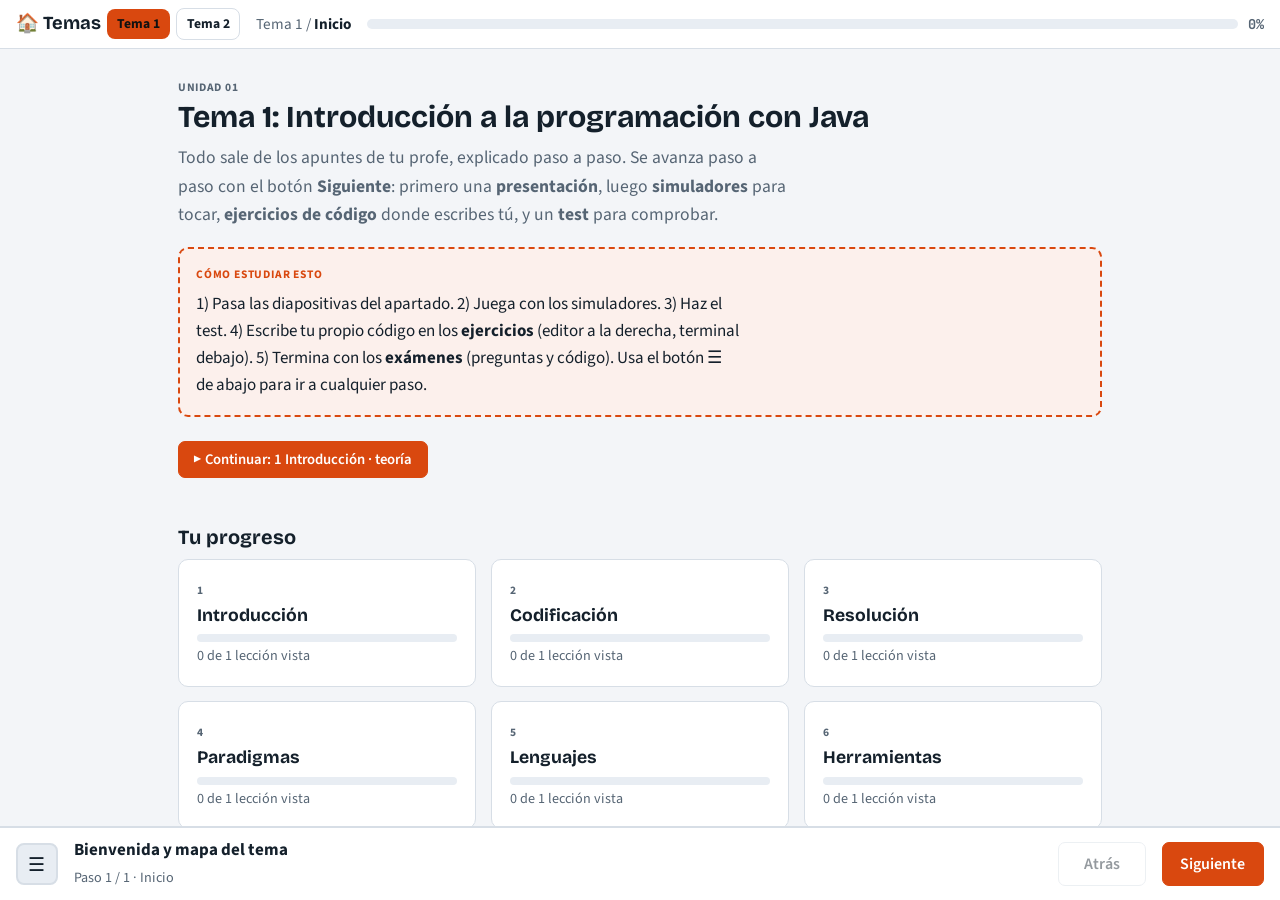
==== tema1.html @ 3f3ed9d2 "Add files via upload" ====
<!DOCTYPE html>
<html lang="es">
<head>
<meta charset="utf-8">
<meta name="viewport" content="width=device-width, initial-scale=1">
<title>Tema 1 interactivo</title>
<link rel="preconnect" href="https://fonts.googleapis.com">
<link rel="preconnect" href="https://fonts.gstatic.com" crossorigin>
<link href="https://fonts.googleapis.com/css2?family=Bricolage+Grotesque:wght@600;700&family=JetBrains+Mono:wght@400;600&family=Source+Sans+3:wght@400;600;700&display=swap" rel="stylesheet">
<style>
/* Plan: taller de estudio, nav por pestañas, una sección a la vez; código siempre sobre fondo oscuro */
:root{
  --bg:#f3f5f8; --surface:#ffffff; --ink:#14202b; --muted:#566574; --line:#d7dee6; --soft:#e8edf3;
  --accent:#d9480f; --accent-ink:#ffffff; --ok:#14866d; --bad:#c92a2a; --warn:#a96a00;
  --code-bg:#0f1b26; --code-ink:#e6edf3;
  --display:"Bricolage Grotesque",system-ui,sans-serif; --body:"Source Sans 3",system-ui,sans-serif; --mono:"JetBrains Mono",ui-monospace,Menlo,Consolas,monospace;
  color-scheme:light;
}
@media (prefers-color-scheme: dark){
  :root:not([data-theme="light"]){
    --bg:#0d141b; --surface:#151f29; --ink:#e6edf3; --muted:#93a3b3; --line:#263543; --soft:#1b2834;
    --accent:#ff8a4c; --accent-ink:#1a0e05; --ok:#3ecf9e; --bad:#ff8080; --warn:#e8b04a;
    --code-bg:#0a1118; color-scheme:dark;
  }
}
:root[data-theme="dark"]{
  --bg:#0d141b; --surface:#151f29; --ink:#e6edf3; --muted:#93a3b3; --line:#263543; --soft:#1b2834;
  --accent:#ff8a4c; --accent-ink:#1a0e05; --ok:#3ecf9e; --bad:#ff8080; --warn:#e8b04a;
  --code-bg:#0a1118; color-scheme:dark;
}
*{box-sizing:border-box}
html,body{margin:0}
body{background:var(--bg);color:var(--ink);font:17px/1.6 var(--body);-webkit-text-size-adjust:100%}
h1,h2,h3{font-family:var(--display);line-height:1.15;text-wrap:balance;margin:0}
h2{font-size:1.9rem;margin-bottom:.4rem}
h3{font-size:1.25rem;margin:2rem 0 .6rem}
p{margin:.6rem 0;max-width:68ch}
code{font-family:var(--mono);font-size:.88em;background:var(--soft);padding:.1em .35em;border-radius:4px}
a{color:var(--accent)}
:focus-visible{outline:3px solid var(--accent);outline-offset:2px}
header.top{position:sticky;top:0;z-index:5;background:var(--surface);border-bottom:1px solid var(--line)}
.top-in{max-width:960px;margin:0 auto;padding:.6rem 16px 0;display:flex;flex-direction:column;gap:.3rem}
.brand{display:flex;align-items:baseline;gap:.7rem;flex-wrap:wrap}
.brand b{font-family:var(--display);font-size:1.15rem}
.brand span{color:var(--muted);font-size:.9rem}
nav{display:flex;gap:.25rem;overflow-x:auto;scrollbar-width:thin}
nav button{flex:none;background:none;border:0;border-bottom:3px solid transparent;padding:.55rem .8rem;font:600 .95rem var(--body);color:var(--muted);cursor:pointer}
nav button[aria-current="page"]{color:var(--ink);border-bottom-color:var(--accent)}
nav button:hover{color:var(--ink)}
main{max-width:960px;margin:0 auto;padding:1.5rem 16px 4rem}
section.pane{display:none}
section.pane.on{display:block}
.lead{font-size:1.1rem;color:var(--muted)}
.card{background:var(--surface);border:1px solid var(--line);border-radius:10px;padding:1rem 1.15rem;margin:1rem 0}
.grid{display:grid;gap:.9rem;grid-template-columns:repeat(auto-fit,minmax(250px,1fr))}
.grid .card{margin:0}
.tag{display:inline-block;font:700 .72rem var(--body);letter-spacing:.06em;text-transform:uppercase;color:var(--muted)}
.callout{border-left:4px solid var(--accent);background:var(--soft);padding:.7rem 1rem;border-radius:0 8px 8px 0;margin:1rem 0}
.callout.warn{border-left-color:var(--warn)}
.callout p{margin:.2rem 0}
pre.code{margin:.6rem 0;padding:.8rem 1rem;background:var(--code-bg);color:var(--code-ink);border-radius:8px;font:400 .88rem/1.55 var(--mono);overflow-x:auto;white-space:pre}
pre.code .k{color:#ffa657}.code .s{color:#7ee787}.code .c{color:#8b9bab;font-style:italic}.code .n{color:#79c0ff}
.btn{font:600 .92rem var(--body);padding:.45rem .9rem;border-radius:7px;border:1px solid var(--line);background:var(--surface);color:var(--ink);cursor:pointer}
.btn:hover{border-color:var(--accent)}
.btn.primary{background:var(--accent);color:var(--accent-ink);border-color:var(--accent)}
.btn:disabled{opacity:.45;cursor:default}
select,input[type=number],input[type=text]{font:inherit;padding:.4rem .6rem;border-radius:7px;border:1px solid var(--line);background:var(--surface);color:var(--ink);max-width:100%}
.row{display:flex;gap:.6rem;flex-wrap:wrap;align-items:center}
/* progreso */
.bar{height:8px;background:var(--soft);border-radius:99px;overflow:hidden}
.bar i{display:block;height:100%;background:var(--ok);width:0;transition:width .3s}
.sec-card{text-align:left;cursor:pointer;font:inherit;color:inherit;display:block;width:100%}
.sec-card:hover{border-color:var(--accent)}
.sec-card h3{margin:.2rem 0 .5rem;font-size:1.1rem}
.sec-card small{color:var(--muted)}
.map{list-style:none;padding:0;margin:.6rem 0;display:grid;gap:.3rem;grid-template-columns:repeat(auto-fit,minmax(260px,1fr))}
.map li{padding:.35rem .6rem;border-radius:6px;background:var(--soft);font-size:.95rem}
.map li.later{opacity:.6}
.map li b{font-family:var(--mono);font-size:.85rem;color:var(--accent);margin-right:.4rem}
/* quiz */
.q{background:var(--surface);border:1px solid var(--line);border-radius:10px;padding:.9rem 1.1rem;margin:.8rem 0}
.qt{font-weight:600;margin:.1rem 0 .4rem;max-width:none}
.qn{display:inline-grid;place-items:center;width:1.7rem;height:1.7rem;margin-right:.55rem;border-radius:50%;background:var(--soft);font:700 .85rem var(--mono)}
.opts{display:grid;gap:.4rem;margin-top:.5rem}
.opt{text-align:left;font:inherit;padding:.5rem .8rem;border-radius:7px;border:1px solid var(--line);background:var(--bg);color:var(--ink);cursor:pointer}
.opt:hover:not(:disabled){border-color:var(--accent)}
.opt.good{border-color:var(--ok);background:color-mix(in srgb,var(--ok) 16%,var(--surface))}
.opt.wrong{border-color:var(--bad);background:color-mix(in srgb,var(--bad) 14%,var(--surface))}
.opt:disabled{cursor:default;color:var(--ink)}
.fb{margin-top:.6rem;padding:.55rem .8rem;border-radius:7px;background:var(--soft);font-size:.97rem}
.fb b.ok{color:var(--ok)}.fb b.no{color:var(--bad)}
.score{font:700 1.3rem var(--display);margin:1rem 0}
/* predecir */
.pred{background:var(--surface);border:1px solid var(--line);border-radius:10px;padding:.9rem 1.1rem;margin:.9rem 0}
.pred.solved{border-color:var(--ok)}
.pred .res{margin-top:.5rem;min-height:1.4em;font-size:.97rem}
.pred input[type=text]{flex:1 1 220px;font-family:var(--mono);font-size:.92rem}
/* tracer */
.tracer{background:var(--surface);border:1px solid var(--line);border-radius:10px;padding:.9rem 1rem;margin:1rem 0}
.tgrid{display:grid;gap:.8rem;grid-template-columns:minmax(0,1.3fr) minmax(0,1fr);margin-top:.7rem}
@media (max-width:700px){.tgrid{grid-template-columns:1fr}}
.tcode{margin:0;padding:.5rem 0}
.tcode .ln{display:flex;padding:0 .8rem 0 0;white-space:pre}
.tcode .ln i{flex:none;width:2.2rem;text-align:right;padding-right:.7rem;color:#6b7c8c;font-style:normal;user-select:none}
.tcode .ln.on{background:rgba(255,138,76,.22);box-shadow:inset 3px 0 0 #ffa657}
.panel{background:var(--soft);border-radius:8px;padding:.55rem .8rem;margin-bottom:.6rem}
.panel h4{margin:0 0 .3rem;font:700 .72rem var(--body);letter-spacing:.06em;text-transform:uppercase;color:var(--muted)}
.vars{display:flex;flex-wrap:wrap;gap:.4rem}
.vars span{font:600 .88rem var(--mono);background:var(--surface);border:1px solid var(--line);border-radius:6px;padding:.15rem .5rem}
.vars span.ch{border-color:var(--accent);background:color-mix(in srgb,var(--accent) 14%,var(--surface))}
.outp{font:400 .88rem/1.5 var(--mono);white-space:pre-wrap;min-height:1.5em}
.note{min-height:3em;font-size:.95rem}
/* simuladores */
.sim{background:var(--surface);border:1px solid var(--line);border-radius:10px;padding:.9rem 1rem;margin:1rem 0}
.sim label{font-size:.93rem}
.cks{display:flex;flex-wrap:wrap;gap:.3rem .9rem;margin:.5rem 0}
.branch{border:1px solid var(--line);border-radius:8px;margin:.4rem 0;overflow:hidden}
.branch pre.code{margin:0;border-radius:0}
.branch .st{display:flex;justify-content:space-between;gap:.5rem;padding:.25rem .8rem;font-size:.85rem;background:var(--soft);color:var(--muted)}
.branch.win{border-color:var(--ok)}
.branch.win .st{background:color-mix(in srgb,var(--ok) 20%,var(--surface));color:var(--ink);font-weight:600}
.branch.skip{opacity:.5}
.two{display:grid;gap:.8rem;grid-template-columns:repeat(auto-fit,minmax(300px,1fr))}
.two h4{margin:.2rem 0;font:700 .95rem var(--body)}
details{background:var(--surface);border:1px solid var(--line);border-radius:10px;padding:.6rem 1.1rem;margin:1rem 0}
summary{cursor:pointer;font-weight:700}
details ul{margin:.5rem 0;padding-left:1.2rem}
details li{margin:.25rem 0}
.nextrow{display:flex;justify-content:space-between;gap:1rem;margin-top:2.2rem;flex-wrap:wrap}
.eli{border:2px dashed var(--accent);border-radius:10px;padding:.7rem 1rem;margin:1.1rem 0;background:color-mix(in srgb,var(--accent) 8%,var(--surface))}
.eli p{margin:.25rem 0}
.eli .l{display:inline-block;font:700 .72rem var(--body);letter-spacing:.07em;text-transform:uppercase;color:var(--accent);margin-bottom:.1rem}
.tw{overflow-x:auto;margin:.8rem 0}
table.t{border-collapse:collapse;width:100%;font-size:.95rem;background:var(--surface)}
table.t th,table.t td{border:1px solid var(--line);padding:.45rem .7rem;text-align:left;vertical-align:top}
table.t th{background:var(--soft);font-weight:700}
.idfb{font-size:.93rem}
ol{padding-left:1.3rem}
@media (prefers-reduced-motion:reduce){*{transition:none!important}}
.lab-ex{background:var(--surface);border:1px solid var(--line);border-radius:10px;margin:1rem 0;overflow:hidden}
.lab-ex>header{display:flex;gap:.6rem;align-items:center;padding:.6rem 1rem;border-bottom:1px solid var(--line);background:var(--soft)}
.lab-ex>header h4{margin:0;font-size:1.02rem;flex:1}
.lab-ex .done-tag{font:700 .75rem var(--body);color:var(--ok);display:none}
.lab-ex.done .done-tag{display:inline}
.lab-grid{display:grid;grid-template-columns:minmax(0,5fr) minmax(0,6fr);gap:0}
@media(max-width:860px){.lab-grid{grid-template-columns:1fr}}
.lab-l{padding:.8rem 1rem;border-right:1px solid var(--line)}
.lab-l p{margin:.3rem 0 .6rem}
.lab-l .task{border-left:4px solid var(--accent);padding:.3rem .7rem;background:var(--soft);border-radius:0 6px 6px 0}
.lab-l .hints div{margin:.4rem 0;padding:.4rem .6rem;background:var(--soft);border-radius:6px;font-size:.95rem}
.lab-l .sol{margin-top:.5rem}
.lab-r{padding:.7rem;display:flex;flex-direction:column;gap:.5rem;min-width:0}
.ed{position:relative;background:var(--code-bg);border-radius:8px;height:260px;overflow:hidden}
.ed pre,.ed textarea{position:absolute;inset:0;margin:0;padding:.7rem .8rem;font:400 .88rem/1.55 var(--mono);white-space:pre;overflow:auto;border:0;tab-size:4;box-sizing:border-box;width:100%;height:100%}
.ed pre{color:var(--code-ink);pointer-events:none;overflow:hidden}
.ed textarea{background:transparent;color:transparent;caret-color:#fff;resize:none;outline:0}
.ed textarea:focus{box-shadow:inset 0 0 0 2px var(--accent);border-radius:8px}
.lab-r .stdin{font:400 .85rem var(--mono);padding:.4rem .6rem;border-radius:6px;border:1px solid var(--line);background:var(--surface);color:var(--ink);width:100%;box-sizing:border-box;min-height:3.2rem}
.lab-r label.sl{font-size:.82rem;color:var(--muted)}
.lab-btns{display:flex;gap:.5rem;flex-wrap:wrap}
.lab-out{background:#000;color:#d6f5d6;border-radius:8px;padding:.6rem .8rem;font:400 .85rem/1.5 var(--mono);white-space:pre-wrap;min-height:2.6rem;max-height:220px;overflow:auto}
.lab-out .er{color:#ff9b9b}.lab-out .wr{color:#ffd37a}
.lab-res{font-size:.95rem}
.lab-res .t{padding:.3rem .6rem;border-radius:6px;margin:.25rem 0;background:var(--soft)}
.lab-res .t.p{border-left:4px solid var(--ok)}.lab-res .t.f{border-left:4px solid var(--bad)}
.lab-res pre{margin:.2rem 0 0;font:400 .82rem var(--mono);white-space:pre-wrap}
.lab-timer{font:700 1.1rem var(--mono);color:var(--accent)}
.ac-box{position:fixed;z-index:60;min-width:230px;max-width:340px;background:#10202d;color:#e6edf3;border:1px solid #2c4358;border-radius:8px;box-shadow:0 8px 24px rgba(0,0,0,.35);font:500 .82rem/1.3 var(--mono,monospace);overflow:hidden}
.ac-it{display:flex;justify-content:space-between;gap:1rem;padding:.4rem .65rem;cursor:pointer}
.ac-it b{color:#ffb38a}.ac-it span{color:#8aa0b2;font-weight:400;white-space:nowrap;overflow:hidden;text-overflow:ellipsis}
.ac-it.on{background:#1d3a52}
.ac-foot{padding:.3rem .65rem;font:400 .7rem var(--sans,system-ui);color:#6f8799;border-top:1px solid #1f3446}
.slide{background:var(--surface);border:1px solid var(--line);border-radius:12px;padding:1.1rem 1.4rem;min-height:15rem}
.slide h3{margin:.1rem 0 .7rem;font-size:1.45rem}
.slide p,.slide li{font-size:1.06rem}
.slide .an{border-left:4px solid var(--accent);padding:.35rem .8rem;background:color-mix(in srgb,var(--accent) 8%,var(--surface));border-radius:0 8px 8px 0}
.deck-top{display:flex;justify-content:space-between;font-size:.85rem;color:var(--muted);margin-bottom:.3rem}
.deck-nav{display:flex;align-items:center;justify-content:space-between;gap:.6rem;margin-top:.7rem}
.dots{display:flex;gap:.4rem;flex-wrap:wrap;justify-content:center}
.dot{width:.8rem;height:.8rem;border-radius:50%;border:2px solid var(--line);background:var(--surface);padding:0;cursor:pointer}
.dot.on{background:var(--accent);border-color:var(--accent)}
.deck:focus-visible{outline-offset:6px}
.deck{margin:1rem 0}
.big{font:700 1.5rem var(--mono);word-break:break-all}
.bits{display:flex;gap:.35rem;flex-wrap:wrap}
.bit{width:3.1rem;border:2px solid var(--line);background:var(--surface);color:var(--ink);border-radius:8px;padding:.3rem 0;cursor:pointer;display:flex;flex-direction:column;align-items:center;font-family:var(--mono)}
.bit small{font-size:.72rem;color:var(--muted)}.bit b{font-size:1.4rem}
.bit.on{background:var(--accent);border-color:var(--accent);color:var(--accent-ink)}.bit.on small{color:var(--accent-ink)}
.muted{color:var(--muted)}
.phases,.tl{display:flex;gap:.4rem;flex-wrap:wrap;margin-bottom:.6rem}
.phase,.tlb{flex:1 1 130px;text-align:center;border:2px solid var(--line);background:var(--surface);color:var(--ink);border-radius:10px;padding:.5rem .6rem;font:700 .95rem var(--body);cursor:pointer}
.phase small,.tlb small{display:block;color:var(--muted);font-weight:600}
.phase.on,.tlb.on{border-color:var(--accent);background:color-mix(in srgb,var(--accent) 12%,var(--surface))}
.pipe{display:flex;flex-wrap:wrap;align-items:stretch;gap:.3rem;margin:.8rem 0}
.pbox{flex:1 1 140px;border:2px dashed var(--line);border-radius:10px;padding:.5rem .7rem;opacity:.35;transition:opacity .2s}
.pbox.on{opacity:1;border-style:solid;border-color:var(--accent);background:color-mix(in srgb,var(--accent) 8%,var(--surface))}
.pbox b{display:block}.pbox span{font-size:.88rem;color:var(--muted)}
.parr{align-self:center;font-weight:700;color:var(--muted)}
.tree{display:flex;flex-direction:column;border:1px solid var(--line);border-radius:10px;overflow:hidden;background:var(--surface)}
.tnode{text-align:left;background:none;border:0;border-bottom:1px solid var(--line);padding:.35rem .6rem;font:600 .95rem var(--mono);color:var(--ink);cursor:pointer}
.tnode:hover{background:var(--soft)}.tnode.on{background:color-mix(in srgb,var(--accent) 14%,var(--surface))}
.term{background:#000;color:#d6f5d6;border-radius:8px;padding:.6rem .8rem;font:400 .88rem/1.5 var(--mono);height:230px;overflow:auto;white-space:pre-wrap;margin-bottom:.5rem}
.term .cmd{color:#fff}.term .err{color:#ff9b9b}.term .ok{color:#8ef0a0}
.prompt{font:700 1rem var(--mono)}
.sortrow{display:grid;grid-template-columns:minmax(8rem,14rem) 1fr;gap:.3rem .8rem;align-items:center;padding:.5rem .7rem;border:1px solid var(--line);border-radius:8px;margin:.4rem 0;background:var(--surface)}
.sortrow .sb{display:flex;gap:.4rem;flex-wrap:wrap}
.sortrow .sf{grid-column:1/-1;font-size:.93rem}
.sortrow .sf b.ok{color:var(--ok)}.sortrow .sf b.no{color:var(--bad)}
.btn.okb{border-color:var(--ok);background:color-mix(in srgb,var(--ok) 16%,var(--surface))}
.btn.nob{border-color:var(--bad);background:color-mix(in srgb,var(--bad) 14%,var(--surface))}
.warnbox{border:2px solid var(--warn);border-radius:10px;padding:.7rem 1rem;margin:1.2rem 0;background:color-mix(in srgb,var(--warn) 9%,var(--surface))}
.warnbox h4{margin:.1rem 0 .4rem}
/* ===== Reproductor de curso (estilo Codédex) ===== */
html,body{height:100%}
body{display:flex;flex-direction:column;overflow:hidden}
header.top{position:static;flex:none}
.top-in{max-width:none;padding:.5rem 1rem;flex-direction:row;align-items:center;gap:1rem}
.crumb{color:var(--muted);font-size:.95rem;white-space:nowrap;overflow:hidden;text-overflow:ellipsis;max-width:38vw}
.crumb b{color:var(--ink)}
.pbar{flex:1;display:flex;align-items:center;gap:.6rem;min-width:90px}
.pbar .bar{flex:1;height:10px}.pbar span{font:700 .85rem var(--mono);color:var(--muted)}
nav{display:none}
main#stage{flex:1;min-height:0;overflow:auto;max-width:none;width:100%;margin:0;padding:0;position:relative}
section.pane{max-width:960px;margin:0 auto;padding:1.5rem 18px 3rem}
.nextrow{display:none!important}
#stage.code{overflow:hidden}
#codeview{display:none}
#stage.code #codeview{position:absolute;inset:0;display:grid;grid-template-columns:minmax(0,1fr) minmax(0,1fr)}
.cs-left{overflow:auto;padding:1.4rem 1.6rem 3rem;border-right:2px solid var(--line)}
.cs-left h2{font-size:1.9rem;margin:0 0 1rem}
.cs-left h2 .num{color:var(--accent);margin-right:.4rem}
.cs-left h4{font:700 1.15rem var(--display);margin:1.4rem 0 .4rem;color:var(--accent)}
.cs-left p{max-width:none;font-size:1.05rem}
.cs-left .task{border-left:4px solid var(--accent);padding:.5rem .9rem;background:var(--soft);border-radius:0 8px 8px 0;margin:1rem 0}
.cs-left .hints div{margin:.4rem 0;padding:.5rem .7rem;background:var(--soft);border-radius:7px}
.cs-right{display:flex;flex-direction:column;min-height:0;min-width:0;background:var(--code-bg)}
.cs-file{padding:.5rem 1rem;color:#cfe0f0;font:600 .92rem var(--mono);border-bottom:1px solid #22313f;background:#0d1822}
.cs-right .ed{flex:1;height:auto;min-height:180px;border-radius:0}
.cs-tools{display:flex;gap:.5rem;align-items:center;flex-wrap:wrap;padding:.5rem .8rem;background:#0d1822;border-top:1px solid #22313f}
.cs-tools .sp{flex:1}
.cs-tools .btn{background:#16293a;color:#e6edf3;border-color:#2b4257}
.cs-tools .btn.primary{background:var(--accent);color:var(--accent-ink);border-color:var(--accent)}
.cs-stdin{padding:.4rem .8rem;background:#0d1822;color:#9fb3c6;font-size:.85rem}
.cs-stdin textarea{width:100%;box-sizing:border-box;font:400 .85rem var(--mono);background:#0a1118;color:#e6edf3;border:1px solid #2b4257;border-radius:6px;min-height:3.2rem;padding:.3rem .5rem}
.cs-term{flex:0 0 38%;min-height:130px;overflow:auto;background:#05090d;color:#d6f5d6;border-top:2px solid #22313f;padding:.5rem .9rem .8rem;font:400 .88rem/1.5 var(--mono)}
.cs-term h5{margin:.1rem 0 .4rem;font:700 .8rem var(--body);letter-spacing:.06em;text-transform:uppercase;color:#8aa0b4}
.cs-term .er{color:#ff9b9b;white-space:pre-wrap}.cs-term .wr{color:#ffd37a}.cs-term .okk{color:#6ee7a0;font-weight:700}
.cs-term .t{padding:.2rem .5rem;margin:.2rem 0;border-radius:5px;background:#101a24;font-family:var(--body)}
.cs-term .t.p{border-left:4px solid #3ecf9e}.cs-term .t.f{border-left:4px solid #ff8080}
.cs-term pre{margin:.2rem 0 0;font:400 .8rem var(--mono);white-space:pre-wrap;color:#cfe0f0}
.cs-term .idle{text-align:center;color:#6f8599;margin-top:1.2rem;font-family:var(--body)}
/* editor con números de línea */
.ed .gut{left:0;right:auto;width:2.6rem;text-align:right;color:#5d7284;padding:.7rem .5rem .7rem 0;overflow:hidden;background:#0b141d}
.ed .hlp,.ed textarea{left:2.6rem;width:calc(100% - 2.6rem)}
/* barra inferior */
footer.fbar{flex:none;display:flex;align-items:center;gap:1rem;padding:.55rem 1rem;background:var(--surface);border-top:2px solid var(--line)}
.fb-menu{width:2.6rem;height:2.6rem;border-radius:8px;border:2px solid var(--line);background:var(--soft);color:var(--ink);font-size:1.2rem;cursor:pointer}
.fb-info{flex:1;min-width:0}
.fb-info b{display:block;white-space:nowrap;overflow:hidden;text-overflow:ellipsis}
.fb-info small{color:var(--muted)}
.done-badge{display:none;margin-left:.5rem;font:700 .7rem var(--mono);background:var(--ok);color:#fff;padding:.1rem .45rem;border-radius:99px}
.done-badge.on{display:inline-block}
footer.fbar .btn{min-width:5.5rem;padding:.6rem 1.1rem;font-size:1rem}
footer.fbar .btn.primary.pulse{animation:pl 1.2s infinite}
@keyframes pl{50%{box-shadow:0 0 0 6px color-mix(in srgb,var(--accent) 30%,transparent)}}
/* menú lateral */
#drawer{position:fixed;inset:0;z-index:20;display:none}
#drawer.on{display:block}
#drawer .bk{position:absolute;inset:0;background:rgba(0,0,0,.5)}
#drawer .pn{position:absolute;left:0;top:0;bottom:0;width:min(380px,92vw);background:var(--surface);overflow:auto;padding:1rem;border-right:2px solid var(--line)}
#drawer h3{margin:1rem 0 .3rem;font-size:1rem;color:var(--accent)}
#drawer button.st{display:flex;gap:.5rem;width:100%;text-align:left;background:none;border:0;padding:.4rem .5rem;border-radius:6px;color:var(--ink);font:inherit;font-size:.95rem;cursor:pointer}
#drawer button.st:hover{background:var(--soft)}
#drawer button.st.cur{background:color-mix(in srgb,var(--accent) 16%,var(--surface));font-weight:700}
#drawer .ck{width:1.2rem;flex:none;color:var(--ok);font-weight:700}
@media(max-width:860px){
  #stage.code{overflow:auto}
  #stage.code #codeview{display:block;height:auto}
  .cs-left{border-right:0;overflow:visible}
  .cs-right{min-height:560px}
  .crumb{display:none}
  .cs-right{min-height:0}
  .cs-right .ed{flex:none;height:300px}
  .cs-term{flex:none;min-height:200px}
  .cs-left{padding:1rem 1rem 1.2rem}
  footer.fbar{gap:.5rem;padding:.45rem .6rem}
  .fb-info small{display:none}
  .fb-info b{font-size:.9rem}
  footer.fbar .btn,footer.fbar button:not(.fb-menu){padding:.55rem .8rem}
}
.cs-term .tbody{white-space:pre-wrap;overflow-wrap:anywhere}
.cs-term .tbody .t,.cs-term .tbody .idle{white-space:normal}

.exbox{background:var(--soft);border:1px dashed var(--line);border-radius:10px;padding:.7rem 1rem;margin:.9rem 0;font-size:.95rem}
.exio{display:flex;gap:.6rem;align-items:flex-start;margin:.35rem 0;flex-wrap:wrap}
.exio span{color:var(--muted);min-width:9.5rem}
.exio pre{margin:0;font:600 .88rem/1.45 var(--mono);background:var(--code-bg);color:#d6f5d6;padding:.35rem .7rem;border-radius:6px;white-space:pre-wrap;flex:1;min-width:8rem}
ol.steps{margin:.3rem 0 1rem;padding-left:0;list-style:none;counter-reset:st}
ol.steps li{counter-increment:st;position:relative;padding:.45rem .6rem .45rem 2.5rem;margin:.35rem 0;background:var(--soft);border-radius:9px;line-height:1.55}
ol.steps li::before{content:counter(st);position:absolute;left:.55rem;top:.45rem;width:1.5rem;height:1.5rem;border-radius:50%;background:var(--accent);color:var(--accent-ink,#fff);font:700 .8rem/1.5rem var(--mono);text-align:center}
ol.steps code,.basics code{font-size:.88em}
details.basics{margin:.8rem 0;border:1px solid var(--line);border-radius:9px;padding:.4rem .9rem}
details.basics summary{cursor:pointer;font-weight:700;color:var(--accent)}
.exbox.ya pre{margin:.4rem 0;font:600 .85rem/1.45 var(--mono);background:var(--code-bg);color:#cfe0f0;padding:.4rem .7rem;border-radius:6px;white-space:pre-wrap}

/* ===== Aspecto NetBeans (claro por defecto; oscuro si el sistema es oscuro) ===== */
:root{--nb-bg:#ffffff;--nb-ink:#000000;--nb-gut:#f0f0f0;--nb-gutink:#8a8a8a;--nb-line:#fcfaed;--nb-k:#0000e6;--nb-s:#ce7b00;--nb-c:#969696;--nb-n:#1f1f1f;--nb-bar:#e6e8ea;--nb-bar2:#f4f5f6;--nb-bd:#c9ccd0;--nb-caret:#000;--nb-out-bg:#ffffff;--nb-out-ink:#000;--nb-in:#0b5cad;--nb-err:#cc0000;--nb-run:#2f9e44}
@media (prefers-color-scheme: dark){:root:not([data-theme="light"]){--nb-bg:#2b2b2b;--nb-ink:#a9b7c6;--nb-gut:#313335;--nb-gutink:#606366;--nb-line:#323232;--nb-k:#cc7832;--nb-s:#6a8759;--nb-c:#808080;--nb-n:#6897bb;--nb-bar:#3c3f41;--nb-bar2:#313335;--nb-bd:#4b4f52;--nb-caret:#fff;--nb-out-bg:#1e1f22;--nb-out-ink:#bcbec4;--nb-in:#7ec3ff;--nb-err:#ff6b68;--nb-run:#5fb760}}
:root[data-theme="dark"]{--nb-bg:#2b2b2b;--nb-ink:#a9b7c6;--nb-gut:#313335;--nb-gutink:#606366;--nb-line:#323232;--nb-k:#cc7832;--nb-s:#6a8759;--nb-c:#808080;--nb-n:#6897bb;--nb-bar:#3c3f41;--nb-bar2:#313335;--nb-bd:#4b4f52;--nb-caret:#fff;--nb-out-bg:#1e1f22;--nb-out-ink:#bcbec4;--nb-in:#7ec3ff;--nb-err:#ff6b68;--nb-run:#5fb760}
.cs-right{background:var(--nb-bg)}
.cs-tabs{background:var(--nb-bar);border-bottom:1px solid var(--nb-bd);padding:.3rem .6rem 0;display:flex}
.cs-tab{background:var(--nb-bg);color:var(--nb-ink);font:600 .85rem var(--body);padding:.35rem .8rem;border:1px solid var(--nb-bd);border-bottom:0;border-radius:6px 6px 0 0;border-top:3px solid #3b7ddd}
.cs-tab i{font-style:normal;margin-left:.6rem;color:var(--nb-gutink)}
.ed{background:var(--nb-bg);border-radius:0}
.ed pre{color:var(--nb-ink)}
.ed .k{color:var(--nb-k);font-weight:700}.ed .s{color:var(--nb-s)}.ed .c{color:var(--nb-c);font-style:normal}.ed .n{color:var(--nb-n)}
.ed textarea{caret-color:var(--nb-caret)}
.ed textarea:focus{box-shadow:none;border-radius:0}
.ed .gut{background:var(--nb-gut);color:var(--nb-gutink);border-right:1px solid var(--nb-bd)}
.cs-tools{background:var(--nb-bar2);border-top:1px solid var(--nb-bd)}
.cs-tools .btn{background:var(--nb-bg);color:var(--nb-ink);border:1px solid var(--nb-bd)}
.cs-tools .btn.run{color:var(--nb-ink)}
.cs-tools .btn.run small{opacity:.55;font-weight:400;margin-left:.2rem}
.cs-tools .btn.primary{background:var(--accent);color:var(--accent-ink);border-color:var(--accent)}
.cs-term{background:var(--nb-out-bg);color:var(--nb-out-ink);border-top:1px solid var(--nb-bd);padding:0}
.cs-term h5{margin:0;background:var(--nb-bar);border-bottom:1px solid var(--nb-bd);padding:.3rem .6rem;text-transform:none;letter-spacing:0;font:600 .8rem var(--body);color:var(--nb-ink)}
.cs-term h5 .otab{display:inline-block;background:var(--nb-out-bg);padding:.2rem .7rem;border:1px solid var(--nb-bd);border-bottom:0;border-radius:5px 5px 0 0;border-top:3px solid #3b7ddd;margin-bottom:-.3rem}
.cs-term .tbody{padding:.5rem .8rem 1rem;font:400 .88rem/1.5 var(--mono);color:var(--nb-out-ink)}
.cs-term .idle{color:var(--nb-gutink);text-align:left;margin:0;font-family:var(--body)}
.cs-term .er{color:var(--nb-err)}.cs-term .wr{color:var(--warn)}
.cs-term .in,.lab-out .in{color:var(--nb-in);font-weight:600}
.cs-term .done,.lab-out .done{color:var(--nb-gutink)}
.conin{font:600 .88rem var(--mono);background:transparent;color:var(--nb-in);border:0;border-bottom:1px dashed var(--nb-in);outline:0;width:14ch;padding:0}
.tryfirst{font-size:.95rem;margin:.8rem 0}
.lab-out{background:var(--nb-out-bg);color:var(--nb-out-ink)}

table.keys{border-collapse:collapse;font-size:.9rem;margin:.4rem 0}
table.keys td{padding:.2rem .6rem .2rem 0;vertical-align:top}
kbd{background:var(--surface);border:1px solid var(--line);border-bottom-width:2px;border-radius:4px;padding:0 .35rem;font:600 .8rem var(--mono)}

.cs-right.qa{background:var(--nb-bg);overflow:auto}
.qa-ta{flex:0 0 auto;min-height:150px;width:100%;box-sizing:border-box;padding:.8rem 1rem;font:1rem/1.5 var(--mono);background:var(--nb-bg);color:var(--nb-fg,inherit);border:0;border-bottom:1px solid var(--line);resize:vertical;outline:none}
.qa-res{padding:.8rem 1.1rem 3rem;overflow:auto}
.qa-corr{background:var(--soft);border-left:4px solid var(--accent);padding:.5rem .9rem;border-radius:0 8px 8px 0;margin:.6rem 0}
.qa-corr pre{margin:.4rem 0}
.sol .okk,.qa-res .okk{background:rgba(40,160,80,.14);border:1px solid rgba(40,160,80,.5);padding:.5rem .8rem;border-radius:8px;margin:.5rem 0}
.sol .wr,.qa-res .wr{background:rgba(220,70,60,.12);border:1px solid rgba(220,70,60,.5);padding:.5rem .8rem;border-radius:8px;margin:.5rem 0}
.dgrid{display:grid;grid-template-columns:1fr 1fr;gap:.6rem}
.dgrid>div{min-width:0}
pre.dcol{margin:.2rem 0;padding:.3rem 0;overflow:auto;font-size:.82rem;background:var(--code-bg);border-radius:6px}
.dl{display:block;padding:0 .5rem;white-space:pre}
.dl.d{background:rgba(220,70,60,.22)}
.dl.s{opacity:.9}
@media(max-width:860px){.dgrid{grid-template-columns:1fr}}
.sol .t{margin:.4rem 0;padding:.4rem .7rem;background:var(--soft);border-radius:6px}
.sol .t.p{border-left:4px solid #3ecf9e}.sol .t.f{border-left:4px solid #ff8080}
.sol .t pre{margin:.3rem 0 0;font-size:.82rem;white-space:pre-wrap}
pre.dcol{color:#cfe8d4}
pre.dcol .dl.d{color:#ffc9c9;opacity:1}

/* Lección estilo Codédex: un solo panel, el contenido y debajo las Instrucciones */
.cs-left.lesson{display:block;padding:0;overflow:auto}
.lx-content{padding:1.2rem 1.6rem 0}
.lx-content section.pane{display:block;padding:0;margin:0 0 2rem;max-width:none;min-height:0}
.lx-content section.pane + section.pane{border-top:1px solid var(--line);padding-top:1.4rem}
.lx-instr{border-top:0;margin-top:1rem;padding-bottom:3rem}
.lx-bar{display:flex;align-items:center;gap:.6rem;justify-content:space-between;padding:.6rem 1.6rem;background:var(--soft);border-top:1px solid var(--line);border-bottom:1px solid var(--line);font-size:1rem}
.lxts{display:flex;gap:.3rem;align-items:center;font-size:.85rem;color:var(--muted)}
.lxt{min-width:1.9rem;height:1.9rem;border-radius:7px;border:1px solid var(--line);background:var(--surface);color:var(--ink);font-weight:700;cursor:pointer}
.lxt.on{background:var(--accent);color:var(--accent-ink);border-color:var(--accent)}.lxt.ok:not(.on){color:#2f9e44;border-color:#2f9e44}
.lx-body{padding:.2rem 1.6rem 0}
.lx-body h2{font-size:1.5rem;margin:1rem 0 .6rem}
.cs-left.rel{grid-column:1/-1;max-width:900px;margin:0 auto;width:100%;border-right:0}
.netb{border:1px solid var(--accent);background:var(--soft);border-radius:10px;padding:.7rem 1rem;margin:.4rem 0 1.4rem}
.rel-ex{border:1px solid var(--line);border-radius:12px;padding:1rem 1.2rem;margin:1rem 0;background:var(--surface)}
.rel-h{display:flex;align-items:center;gap:.6rem;flex-wrap:wrap;font-size:1.1rem}.rel-h .num{color:var(--accent);font-weight:800}
.rel-ck{margin-left:auto;font-size:.9rem;display:flex;gap:.3rem;align-items:center;cursor:pointer}
.samp pre{margin:.3rem 0;padding:.5rem .8rem;background:var(--code-bg);color:#d6f5d6;border-radius:8px;font:400 .85rem var(--mono);white-space:pre-wrap}
.rel-sol{margin-top:.8rem;border:1px dashed var(--line);border-radius:10px;padding:.4rem .9rem}.rel-sol summary{cursor:pointer;font-weight:700;color:var(--accent);padding:.3rem 0}
@media(max-width:900px){.cs-left.lesson{overflow:visible}}

.cs-left.lesson > section.pane.after{display:block;padding:1.4rem 1.6rem 3rem;margin:0;max-width:none;min-height:0;border-top:3px solid var(--accent)}

.lxsep{width:.6rem}.lxt.fxb{padding:0 .7rem;border-color:var(--accent);color:var(--accent)}.lxt.fxb.on{color:var(--accent-ink)}
.fixcard{border:2px dashed var(--accent);border-radius:12px;padding:.9rem 1.2rem;margin:1.4rem 0 .5rem;background:var(--soft)}
.fixcard h3{margin:.1rem 0 .3rem}.fixcard p{margin:.2rem 0 .7rem}

/* ligaduras fuera: >= debe verse como >= */
.ed,.ed *,.cs-term,.cs-term *,pre,code,.code,textarea{font-variant-ligatures:none;font-feature-settings:"liga" 0,"calt" 0}
/* barra de salto y contador */
.lx-nav{position:sticky;top:0;z-index:5;display:flex;gap:.4rem;flex-wrap:wrap;align-items:center;padding:.5rem 1rem;background:var(--surface);border-bottom:1px solid var(--line)}
.lx-nav button{border:1px solid var(--line);background:var(--soft);color:var(--ink);border-radius:999px;padding:.25rem .8rem;font-size:.85rem;font-weight:600;cursor:pointer}
.lx-nav button:hover{border-color:var(--accent);color:var(--accent)}
.lx-cnt{margin-left:auto;font-size:.85rem;font-weight:700;color:var(--ok,#2f9e44)}
/* editor: contexto */
.cs-tabs{display:flex;align-items:center;gap:.6rem}
.cs-ctx{flex:1;font-size:.88rem;color:var(--muted);white-space:nowrap;overflow:hidden;text-overflow:ellipsis}
.cs-enun{border:1px solid var(--line);background:var(--soft);color:var(--ink);border-radius:8px;padding:.2rem .6rem;font-size:.8rem;cursor:pointer;margin:0 .6rem}
/* menos carga visual */
.cs-left.lesson .tryfirst{display:none}
.lx-body h5{margin:.7rem 0 .2rem;font-size:.9rem;color:var(--accent)}
.lx-body details.basics{opacity:.95}
.lx-content{max-width:760px}
.lx-content h3{display:flex;align-items:center;gap:.5rem;border-left:4px solid var(--accent);padding-left:.7rem;margin:2rem 0 .8rem}
.lx-content section.pane{margin-bottom:2.4rem}
.fixcard{border:1px solid var(--accent);border-style:solid;background:var(--soft);text-align:center;padding:1.3rem}
.fx-row{display:flex;gap:.6rem;justify-content:center;flex-wrap:wrap}
@media(max-width:900px){.lx-nav{position:static}}
</style>
</head>
<body>
<header class="top"><div class="top-in"><div class="brand" style="display:flex;gap:.4rem;align-items:center;flex-wrap:wrap"><a href="index.html" title="Volver a elegir tema" style="text-decoration:none;color:inherit"><b>🏠 Temas</b></a><a href="tema1.html" style="padding:.25rem .6rem;border-radius:.5rem;text-decoration:none;font-weight:700;font-size:.85rem;background:var(--accent,#ff7b54);color:#111">Tema 1</a><a href="tema2.html" style="padding:.25rem .6rem;border-radius:.5rem;text-decoration:none;font-weight:700;font-size:.85rem;border:1px solid var(--line,#2a3644);color:inherit">Tema 2</a></div><div class="crumb" id="pl-crumb"></div><div class="pbar"><div class="bar"><i id="pl-bar"></i></div><span id="pl-pct">0%</span></div></div></header>
<main id="stage">
<section class="pane" id="p-inicio">
  <span class="tag">Unidad 01</span>
  <h2>Tema 1: Introducción a la programación con Java</h2>
  <p class="lead">Todo sale de los apuntes de tu profe, explicado paso a paso. Se avanza paso a paso con el botón <b>Siguiente</b>: primero una <b>presentación</b>, luego <b>simuladores</b> para tocar, <b>ejercicios de código</b> donde escribes tú, y un <b>test</b> para comprobar.</p>
  <div class="eli"><span class="l">Cómo estudiar esto</span><p>1) Pasa las diapositivas del apartado. 2) Juega con los simuladores. 3) Haz el test. 4) Escribe tu propio código en los <b>ejercicios</b> (editor a la derecha, terminal debajo). 5) Termina con los <b>exámenes</b> (preguntas y código). Usa el botón ☰ de abajo para ir a cualquier paso.</p></div>
  <h3>Tu progreso</h3>
  <div class="grid" id="home-cards"></div>
  <div class="grid" style="margin-top:1rem">
    <button class="card sec-card" data-go="examen"><span class="tag">Preguntas</span><h3>Examen de preguntas</h3><small>10 al azar, de todo el tema o de un apartado</small></button>
    <button class="card sec-card" data-go="cexamen"><span class="tag">Código</span><h3>Examen de código</h3><small>3 problemas con cronómetro y nota</small></button>
  </div>
  <div class="warnbox"><h4>Matices sobre los apuntes</h4><p>Al estudiar el tema he visto cuatro puntos que creo que se pueden matizar respecto a cómo se comporta Java en la práctica. Los marco con ⚠ en cada apartado, por si sirven para comentarlos en clase. Mientras tanto, para el examen, vale lo que diga el profesor.</p><ul><li><b>Desbordamiento (overflow):</b> los apuntes dicen que la JVM lanza un error. En realidad Java <b>no avisa</b>: el valor da la vuelta en silencio.</li><li><b>El símbolo <code>^</code></b> se usa como «potencia» en algunos ejemplos de precedencia, pero en Java es XOR. La potencia es <code>Math.pow</code>.</li><li><b>Math.round</b> y <b>Math.pow</b>/<b>sqrt</b>: la tabla dice «entero» y «real o entero», pero en Java <code>Math.pow</code> y <code>Math.sqrt</code> siempre devuelven <code>double</code> (<code>8.0</code>) y <code>Math.round(double)</code> devuelve <code>long</code>.</li><li>La tabla del <code>short</code> marca «sin signo» un rango que es con signo.</li></ul></div>
</section>

<section class="pane" id="p-intro">
  <span class="tag">Apartado 1</span>
  <h2>Introducción: programa y algoritmo</h2>
  <p class="lead">Qué es un programa, qué es un algoritmo y por qué el ordenador solo entiende ceros y unos.</p>
  <div class="eli"><span class="l">En cristiano</span><p>El ordenador es como un cocinero muy obediente pero que no sabe cocinar: hace exactamente lo que dice la receta. La <b>receta</b> es el algoritmo y la receta traducida a su idioma es el <b>programa</b>.</p></div>
  <h3>Presentación</h3>
  <div class="deck" data-deck="intro"></div>
</section>
<section class="pane" id="p-intro-c">
  <span class="tag">Apartado 1 · Introducción: programa y algoritmo</span>
  <h2>Comprueba lo que sabes</h2>
  <h3>Test</h3>
  <div class="quiz" data-sec="intro"></div>
  <details><summary>Chuleta para el examen</summary><ul><li>Programa = instrucciones ordenadas + datos. Se ejecutan desde la memoria principal.</li><li>Algoritmo = conjunto ordenado y finito de operaciones que da la solución a un problema.</li><li>Características: preciso, definido, finito, independiente del lenguaje.</li></ul></details>
</section>

<section class="pane" id="p-codif">
  <span class="tag">Apartado 2</span>
  <h2>Codificación de la información</h2>
  <p class="lead">Cómo se escriben los números y las letras en binario, octal y hexadecimal.</p>
  <div class="eli"><span class="l">En cristiano</span><p>Imagina un cuentakilómetros de coche, pero cuyas ruedas solo tienen dos números: 0 y 1. Así cuenta el ordenador. Todo (letras, fotos, música) se guarda como números, y los números como ceros y unos.</p></div>
  <h3>Presentación</h3>
  <div class="deck" data-deck="codif"></div>
</section>
<section class="pane" id="p-codif-b">
  <span class="tag">Apartado 2 · Codificación de la información</span>
  <h2>Practica y simula</h2>
  <h3>Simulador: conversor de bases</h3>
  <p>Cambia el número, o <b>pulsa las ruedas</b> para encenderlas y apagarlas y mira cómo cambia el decimal.</p>
  <div class="sim" id="w-baseconv"></div>
  <h3>Entrénate: conversiones al azar</h3>
  <div class="sim" id="w-drill"></div>
  <h3>Simulador: código ASCII</h3>
  <div class="sim" id="w-ascii"></div>
  <details><summary>Tabla de 0 a 15 en los cuatro sistemas</summary><div class="tw"><table class="t" id="tbl-bases"></table></div></details>
  <details><summary>Ejercicios propuestos en los apuntes, con solución</summary><ul>
   <li>Binarios a decimal: <code>1001101</code> = 77 · <code>11100</code> = 28 · <code>1001001</code> = 73</li>
   <li>Decimales a octal: 42 = <code>52</code> · 27 = <code>33</code> · 111 = <code>157</code></li>
   <li>Octales a decimal: <code>42</code> = 34 · <code>27</code> = 23 · <code>111</code> = 73</li>
   <li>Decimales a hex: 42 = <code>2A</code> · 27 = <code>1B</code> · 111 = <code>6F</code></li>
   <li>Hex a decimal: <code>4A</code> = 74 · <code>FF</code> = 255 · <code>11</code> = 17</li>
   <li>Mensaje oculto <code>01001101 01101111 01101100 01100001 00100001</code>: «Mola!»</li></ul></details>
</section>
<section class="pane" id="p-codif-c">
  <span class="tag">Apartado 2 · Codificación de la información</span>
  <h2>Comprueba lo que sabes</h2>
  <h3>Test</h3>
  <div class="quiz" data-sec="codif"></div>
  <details><summary>Chuleta para el examen</summary><ul><li>Binario: base 2 {0,1}. Octal: base 8 {0-7}. Hex: base 16 {0-9, A-F}.</li><li>Binario → decimal: sumar 2<sup>posición</sup> de los dígitos 1 (posición 0 a la derecha).</li><li>Decimal → binario: dividir entre 2; restos del último al primero.</li><li>ASCII: 8 bits por carácter; A = 01000001 = 65.</li></ul></details>
</section>

<section class="pane" id="p-resol">
  <span class="tag">Apartado 3</span>
  <h2>Resolución de problemas</h2>
  <p class="lead">La ingeniería del software y las fases por las que pasa un programa: análisis, diseño, codificación, pruebas y mantenimiento.</p>
  <div class="eli"><span class="l">En cristiano</span><p>Construir un programa es como construir una casa: no empiezas poniendo ladrillos. Primero entiendes qué quiere el cliente, luego haces los planos, luego construyes, luego compruebas que todo funciona y después arreglas lo que falle.</p></div>
  <h3>Presentación</h3>
  <div class="deck" data-deck="resol"></div>
</section>
<section class="pane" id="p-resol-b">
  <span class="tag">Apartado 3 · Resolución de problemas</span>
  <h2>Practica y simula</h2>
  <h3>Las fases del ciclo de vida</h3>
  <p>Pulsa cada fase.</p>
  <div class="sim" id="w-life"></div>
</section>
<section class="pane" id="p-resol-c">
  <span class="tag">Apartado 3 · Resolución de problemas</span>
  <h2>Comprueba lo que sabes</h2>
  <h3>Test</h3>
  <div class="quiz" data-sec="resol"></div>
  <details><summary>Chuleta para el examen</summary><ul><li>Análisis = QUÉ (documento de requisitos). Diseño = CÓMO (top-down, y se elige el lenguaje).</li><li>Codificación: clases → código fuente. Pruebas: sintaxis + testers (unitarias, integración, funcionales, aceptación).</li><li>Mantenimiento: correctivo, perfectivo, adaptativo.</li></ul></details>
</section>

<section class="pane" id="p-paradig">
  <span class="tag">Apartado 4</span>
  <h2>Estilos y paradigmas</h2>
  <p class="lead">Cómo ha cambiado la forma de programar desde los primeros ordenadores hasta la orientación a objetos.</p>
  <div class="eli"><span class="l">En cristiano</span><p>Al principio cada programador escribía como quería y los programas acababan siendo un plato de espaguetis. Los paradigmas son <b>reglas de organización</b>, como las normas de una cocina profesional: así todos pueden entender y arreglar el trabajo de los demás.</p></div>
  <h3>Presentación</h3>
  <div class="deck" data-deck="paradig"></div>
</section>
<section class="pane" id="p-paradig-b">
  <span class="tag">Apartado 4 · Estilos y paradigmas</span>
  <h2>Practica y simula</h2>
  <h3>Línea del tiempo</h3>
  <div class="sim" id="w-timeline"></div>
  <h3>¿De qué paradigma es cada lenguaje?</h3>
  <div id="w-sort-par"></div>
</section>
<section class="pane" id="p-paradig-c">
  <span class="tag">Apartado 4 · Estilos y paradigmas</span>
  <h2>Comprueba lo que sabes</h2>
  <h3>Test</h3>
  <div class="quiz" data-sec="paradig"></div>
  <details><summary>Chuleta para el examen</summary><ul><li>Desestructurada (1950–70, spaghetti) → estructurada (1970–90: secuencial, alternativa, iterativa) y modular (cohesión alta, acoplamiento bajo) → orientada a objetos (desde los 90) → otros (funcional, lógica…).</li><li>Java es orientado a objetos.</li></ul></details>
</section>

<section class="pane" id="p-lenguajes">
  <span class="tag">Apartado 5</span>
  <h2>Los lenguajes de programación</h2>
  <p class="lead">Lenguajes de alto y bajo nivel, ensambladores, compiladores, intérpretes, la semicompilación de Java y las máquinas virtuales.</p>
  <div class="eli"><span class="l">En cristiano</span><p>Tú hablas español y el ordenador solo «binario». Hace falta un <b>traductor</b>. Un <b>compilador</b> traduce el libro entero antes de leerlo; un <b>intérprete</b> es un traductor simultáneo que traduce frase a frase mientras hablas. Java hace una mezcla de los dos.</p></div>
  <h3>Presentación</h3>
  <div class="deck" data-deck="lenguajes"></div>
</section>
<section class="pane" id="p-lenguajes-b">
  <span class="tag">Apartado 5 · Los lenguajes de programación</span>
  <h2>Practica y simula</h2>
  <h3>El camino del código hasta ejecutarse</h3>
  <div class="sim" id="w-pipe"></div>
  <h3>¿De qué nivel es cada código?</h3>
  <div id="w-sort-niv"></div>
  <h3>¿Cómo se traduce cada lenguaje?</h3>
  <div id="w-sort-tra"></div>
</section>
<section class="pane" id="p-lenguajes-c">
  <span class="tag">Apartado 5 · Los lenguajes de programación</span>
  <h2>Comprueba lo que sabes</h2>
  <h3>Test</h3>
  <div class="quiz" data-sec="lenguajes"></div>
  <details><summary>Chuleta para el examen</summary><ul><li>Bajo nivel: lenguaje máquina (binario) y ensamblador (dependen del hardware). Alto nivel: parecidos al lenguaje natural.</li><li>Ensamblador traduce ensamblador→binario; compilador traduce todo antes (código fuente→código objeto); intérprete línea a línea.</li><li>Java: .java → javac → bytecode (.class) → JVM. Portable y eficiente.</li><li>Máquinas virtuales: de sistema (VirtualBox, VMWare, VirtualPC; hipervisor) y de proceso (JVM, .NET).</li></ul></details>
</section>

<section class="pane" id="p-herram">
  <span class="tag">Apartado 6</span>
  <h2>Herramientas para desarrollar con Java</h2>
  <p class="lead">El JDK, los editores, los IDE y cómo se organiza un proyecto Maven.</p>
  <div class="eli"><span class="l">En cristiano</span><p>El JDK es la <b>caja de herramientas</b> (compilador, máquina virtual, depurador…). El editor o IDE es el <b>banco de trabajo</b> donde escribes. Un proyecto Maven es una <b>carpeta ordenada</b> donde cada cosa tiene su cajón.</p></div>
  <h3>Presentación</h3>
  <div class="deck" data-deck="herram"></div>
</section>
<section class="pane" id="p-herram-b">
  <span class="tag">Apartado 6 · Herramientas para desarrollar con Java</span>
  <h2>Practica y simula</h2>
  <h3>Explora un proyecto Maven</h3>
  <div class="sim" id="w-maven"></div>
  <h3>¿Qué hace cada herramienta del JDK?</h3>
  <div id="w-sort-jdk"></div>
  <h3>¿Qué fichero configura cada herramienta de construcción?</h3>
  <div id="w-sort-bld"></div>
  <details><summary>Acciones de NetBeans</summary><div class="tw"><table class="t"><thead><tr><th>Acción</th><th>Menú</th><th>Atajo</th></tr></thead><tbody><tr><td>Ejecutar el proyecto</td><td>Run → Run Project</td><td><code>F6</code></td></tr><tr><td>Ejecutar solo el fichero abierto</td><td>Run → Run File</td><td><code>Shift + F6</code></td></tr><tr><td>Compilar sin ejecutar</td><td>Run → Build Project</td><td><code>F11</code></td></tr><tr><td>Borrar lo compilado y recompilar</td><td>Run → Clean and Build Project</td><td><code>Shift + F11</code></td></tr></tbody></table></div></details>
</section>
<section class="pane" id="p-herram-c">
  <span class="tag">Apartado 6 · Herramientas para desarrollar con Java</span>
  <h2>Comprueba lo que sabes</h2>
  <h3>Test</h3>
  <div class="quiz" data-sec="herram"></div>
  <details><summary>Chuleta para el examen</summary><ul><li>JDK = JRE + biblioteca de clases. Herramientas: javac, java, javap, jdb, javadoc. Variable PATH → bin del JDK.</li><li>IDE: NetBeans (curso). Build tools: Ant (build.xml), Maven (pom.xml, curso), Gradle (build.gradle).</li><li>Maven: pom.xml, src/main/java, src/main/resources, src/test/java, target (se genera). pom: groupId, artifactId, version.</li></ul></details>
</section>

<section class="pane" id="p-java">
  <span class="tag">Apartado 7</span>
  <h2>Qué es Java</h2>
  <p class="lead">La historia de Java y las características que lo hacen especial.</p>
  <div class="eli"><span class="l">En cristiano</span><p>Java nació para que un programa se escriba <b>una vez</b> y funcione en cualquier aparato (lavadoras, móviles, servidores…), igual que un libro en PDF se abre en cualquier ordenador.</p></div>
  <h3>Presentación</h3>
  <div class="deck" data-deck="java"></div>
</section>
<section class="pane" id="p-java-b">
  <span class="tag">Apartado 7 · Qué es Java</span>
  <h2>Practica y simula</h2>
  <details><summary>Línea de versiones</summary><ul><li><b>1991:</b> Gosling crea Java en Sun Microsystems. <b>1996:</b> primera versión.</li><li>JDK 1.0, 1.1 → Java 2 (J2SE 1.4, J2SE 5) → Java SE 6, 7…</li><li><b>2010:</b> Oracle se fusiona con Sun. Casi todo el código es GNU/GPL (software libre).</li><li><b>Java 8:</b> programación funcional (lambdas, Stream API). <b>Java 9 (2017):</b> Project Jigsaw (módulos). Desde <b>2018:</b> versión nueva cada 6 meses.</li><li>Antes de Java 11 JRE y JDK se distribuían por separado; desde Java 11 todo va en el JDK.</li><li>Los applets se eliminaron en Java 26 por problemas de compatibilidad y seguridad.</li></ul></details>
</section>
<section class="pane" id="p-java-c">
  <span class="tag">Apartado 7 · Qué es Java</span>
  <h2>Comprueba lo que sabes</h2>
  <h3>Test</h3>
  <div class="quiz" data-sec="java"></div>
  <details><summary>Chuleta para el examen</summary><ul><li>Creado en 1991 por Gosling (Sun). Ediciones SE, EE, ME. Oracle desde 2010.</li><li>WORA, bytecode + máquina virtual, recolector de basura, orientado a objetos.</li></ul></details>
</section>

<section class="pane" id="p-primeros">
  <span class="tag">Apartado 8</span>
  <h2>Primeros pasos en Java</h2>
  <p class="lead">Tu primer programa, los comentarios y cómo compilar y ejecutar desde la consola.</p>
  <div class="eli"><span class="l">En cristiano</span><p>Un programa mínimo en Java es como un mueble con instrucciones de montaje: siempre lleva la misma «carcasa» (la clase y el main) y tú pones lo que importa dentro.</p></div>
  <h3>Presentación</h3>
  <div class="deck" data-deck="primeros"></div>
</section>
<section class="pane" id="p-primeros-b">
  <span class="tag">Apartado 8 · Primeros pasos en Java</span>
  <h2>Practica y simula</h2>
  <h3>Practica en la consola</h3>
  <p>Este simulador tiene el fichero <code>HolaMundo.java</code> ya escrito.</p>
  <div class="sim" id="w-console"></div>
  <details><summary>Opciones de javac y comandos de jdb</summary><div class="tw"><table class="t"><thead><tr><th>Opción</th><th>Para qué sirve</th></tr></thead><tbody><tr><td><code>-cp directorios</code></td><td>Dónde buscar clases adicionales (sustituye a CLASSPATH)</td></tr><tr><td><code>-d directorio</code></td><td>Destino de los .class (debe existir)</td></tr><tr><td><code>-g</code></td><td>Incluye información de depuración</td></tr><tr><td><code>-nowarn</code></td><td>Desactiva los avisos</td></tr><tr><td><code>-verbose</code></td><td>Muestra información adicional al compilar</td></tr></tbody></table></div><p>jdb: <code>help</code>, <code>print</code>, <code>locals</code>, <code>stop in</code>, <code>stop at</code>, <code>step</code>, <code>cont</code>, <code>run</code>, <code>exit</code>… Casi nadie lo usa fuera de un IDE.</p></details>
  <div class="callout"><p>En los siguientes pasos haces tus primeros ejercicios de código: «Hola, mundo», «Tres líneas» y «Los tres tipos de comentarios».</p></div>
</section>
<section class="pane" id="p-primeros-c">
  <span class="tag">Apartado 8 · Primeros pasos en Java</span>
  <h2>Comprueba lo que sabes</h2>
  <h3>Test</h3>
  <div class="quiz" data-sec="primeros"></div>
  <details><summary>Chuleta para el examen</summary><ul><li>main: público, estático, void. Fichero = nombre de la clase.</li><li>Comentarios: <code>//</code>, <code>/* */</code> (no anidados), <code>/** */</code> Javadoc (@author, @version, @param, @return).</li><li><code>javac X.java</code> → X.class; <code>java X</code> ejecuta.</li></ul></details>
</section>

<section class="pane" id="p-tipos">
  <span class="tag">Apartado 9 · parte 1</span>
  <h2>Tipos de datos simples</h2>
  <p class="lead">Los tipos primitivos de Java: enteros, reales, caracteres y lógicos, y las conversiones entre ellos.</p>
  <div class="eli"><span class="l">En cristiano</span><p>Cada tipo es una caja de un tamaño fijo. Si metes en una caja pequeña algo grande «a la fuerza» (casting), se desborda y pierdes cosas. Al revés, pasar algo pequeño a una caja grande es seguro.</p></div>
  <h3>Presentación</h3>
  <div class="deck" data-deck="tipos"></div>
</section>
<section class="pane" id="p-tipos-b">
  <span class="tag">Apartado 9 · parte 1 · Tipos de datos simples</span>
  <h2>Practica y simula</h2>
  <h3>Cuántos números caben en cada tipo</h3>
  <div class="sim" id="w-ranges"></div>
  <div class="warnbox"><h4>⚠ Error en los apuntes: el desbordamiento</h4><p>Los apuntes dicen que en Java la JVM lanza un error cuando el resultado se sale del rango. <b>Eso no es lo que hace Java:</b> el valor «da la vuelta» en silencio, igual que con el casting a byte. Pruébalo (pulsa «Ejecutar»):</p><div id="w-err"></div><p>También: la tabla del <code>short</code> pone «sin signo» pero −32 768 a 32 767 es con signo. Pregúntale a tu profe cómo quiere que lo contestes en el examen.</p></div>
</section>
<section class="pane" id="p-tipos-c">
  <span class="tag">Apartado 9 · parte 1 · Tipos de datos simples</span>
  <h2>Comprueba lo que sabes</h2>
  <h3>Predice la salida</h3>
  <p>Lee el código, imagina qué pasa en la pantalla y escribe la salida (varias líneas separadas por espacios).</p>
  <div class="preds" data-sec="tipos"></div>
  <h3>Test</h3>
  <div class="quiz" data-sec="tipos"></div>
  <details><summary>Chuleta para el examen</summary><ul><li>byte 8 bits (−128..127), short 16, int 32, long 64. float 32, double 64. char 16 bits Unicode (comillas simples). boolean true/false.</li><li>Java: tipado estático y fuerte. Conversión implícita solo a tipo con más precisión; explícita con (tipo).</li><li>(byte)130 = −126; (byte)260 = 4.</li></ul></details>
</section>

<section class="pane" id="p-operadores">
  <span class="tag">Apartado 9 · parte 2</span>
  <h2>Operaciones con datos</h2>
  <p class="lead">Operadores aritméticos, de incremento, relacionales, lógicos, la prioridad y la clase Math.</p>
  <div class="eli"><span class="l">En cristiano</span><p>Los operadores son como las teclas de una calculadora, pero con reglas: unas se aplican antes que otras (como en matemáticas: primero multiplicar, luego sumar) y los paréntesis mandan sobre todo.</p></div>
  <h3>Presentación</h3>
  <div class="deck" data-deck="operadores"></div>
</section>
<section class="pane" id="p-operadores-b">
  <span class="tag">Apartado 9 · parte 2 · Operaciones con datos</span>
  <h2>Practica y simula</h2>
  <h3>Ejecuta paso a paso</h3>
  <div class="tracer" data-tracer="incr"></div>
  <div class="tracer" data-tracer="prec"></div>
  <h3>Calculadora Java</h3>
  <p>Escribe cualquier expresión (números, operadores, casting, Math…) y mira el <b>valor y el tipo</b> que le da Java.</p>
  <div class="sim" id="w-expr"></div>
  <h3>Lógicos: juega con la tabla de verdad</h3>
  <div class="sim" id="w-truth"></div>
  <details><summary>Tablas de operadores</summary><div class="tw"><table class="t"><thead><tr><th>Tipo</th><th>Operadores</th></tr></thead><tbody><tr><td>Aritméticos</td><td><code>+ - * / %</code></td></tr><tr><td>Incremento</td><td><code>++ --</code> (pre y post)</td></tr><tr><td>Compuestos</td><td><code>+= -= *= /=</code></td></tr><tr><td>Relacionales</td><td><code>&lt; &gt; &lt;= &gt;= == !=</code></td></tr><tr><td>Lógicos</td><td><code>&amp;&amp; || !</code> y XOR <code>^</code></td></tr></tbody></table></div><p>Prioridad (de mayor a menor): <code>! -- ++</code> · <code>* / %</code> · <code>+ -</code> · <code>&lt; &lt;= &gt; &gt;=</code> · <code>!= ==</code> · <code>&amp;&amp;</code> · <code>||</code> · <code>=</code></p><p>Math: <code>abs, sin, cos, exp, log, log10, round, sqrt, pow, random</code>.</p></details>
  <div class="warnbox"><h4>⚠ Dos detalles de los apuntes</h4><p><b>1)</b> En los ejemplos de prioridad, «<code>3 + 2 * (18 - 4 ^ 2)</code>» usa <code>^</code> como potencia, pero <b>en Java <code>^</code> es XOR</b>. Para elevar se usa <code>Math.pow</code>. Pruébalo en la calculadora con <code>2 ^ 3</code> y con <code>Math.pow(2, 3)</code>.</p><p><b>2)</b> <code>Math.pow</code> y <code>Math.sqrt</code> devuelven siempre <code>double</code> (<code>Math.sqrt(64)</code> sale <code>8.0</code>) y <code>Math.round(5.7)</code> devuelve un <code>long</code> (<code>6</code>).</p></div>
</section>
<section class="pane" id="p-operadores-c">
  <span class="tag">Apartado 9 · parte 2 · Operaciones con datos</span>
  <h2>Comprueba lo que sabes</h2>
  <h3>Predice la salida</h3>
  <p>Lee el código, imagina qué pasa en la pantalla y escribe la salida (varias líneas separadas por espacios).</p>
  <div class="preds" data-sec="operadores"></div>
  <h3>Test</h3>
  <div class="quiz" data-sec="operadores"></div>
  <details><summary>Chuleta para el examen</summary><ul><li>Int/int → int (35/9 = 3, 35%9 = 8). Mezcla → el tipo de mayor precisión (8.0/6 = 1.3333333333333333).</li><li><code>a++</code> usa y luego incrementa; <code>++a</code> incrementa y luego usa.</li><li>Prioridad: ! ++ -- → * / % → + - → relacionales → == != → && → || → =. Paréntesis siempre.</li><li><code>^</code> es XOR en Java.</li></ul></details>
</section>

<section class="pane" id="p-variables">
  <span class="tag">Apartado 9 · parte 3</span>
  <h2>Variables, constantes y expresiones</h2>
  <p class="lead">Cómo se nombran, declaran y usan las variables y las constantes.</p>
  <div class="eli"><span class="l">En cristiano</span><p>Una variable es una <b>caja con una etiqueta</b>: la etiqueta (identificador) es siempre la misma, pero lo que hay dentro (valor) puede cambiar. Una constante es una caja <b>soldada</b>: una vez que metes algo, no se puede cambiar.</p></div>
  <h3>Presentación</h3>
  <div class="deck" data-deck="variables"></div>
</section>
<section class="pane" id="p-variables-b">
  <span class="tag">Apartado 9 · parte 3 · Variables, constantes y expresiones</span>
  <h2>Practica y simula</h2>
  <h3>Ejecuta paso a paso: el ejemplo de los apuntes</h3>
  <div class="tracer" data-tracer="vars"></div>
  <h3>¿Qué nombres de variable son correctos?</h3>
  <p>Para cada identificador decide: ¿no es válido?, ¿es válido pero no recomendable?, ¿o es válido y recomendable?</p>
  <div id="w-sort-id"></div>
  <h3>Y para las constantes</h3>
  <div id="w-sort-const"></div>
</section>
<section class="pane" id="p-variables-c">
  <span class="tag">Apartado 9 · parte 3 · Variables, constantes y expresiones</span>
  <h2>Comprueba lo que sabes</h2>
  <h3>Predice la salida</h3>
  <p>Lee el código, imagina qué pasa en la pantalla y escribe la salida (varias líneas separadas por espacios).</p>
  <div class="preds" data-sec="variables"></div>
  <h3>Test</h3>
  <div class="quiz" data-sec="variables"></div>
  <details><summary>Chuleta para el examen</summary><ul><li>Declarar (<code>int x;</code>), asignar (<code>x = 5;</code>), inicializar (<code>int x = 5;</code>). <code>var</code> exige valor en la misma línea.</li><li>Identificadores: empiezan por letra, lowerCamelCase, descriptivos, sin el tipo, sin palabras reservadas. Java distingue mayúsculas.</li><li>Constantes: <code>final</code>, MAYÚSCULAS (<code>MAX_INTENTOS</code>). static: se crea una sola vez. Las locales viven en su bloque.</li></ul></details>
</section>

<section class="pane" id="p-es">
  <span class="tag">Apartado 10 · apéndice</span>
  <h2>Entrada y salida por consola</h2>
  <p class="lead">Cómo mostrar datos por pantalla y leer lo que escribe el usuario con Scanner.</p>
  <div class="eli"><span class="l">En cristiano</span><p>Mostrar datos es como <b>hablar</b> (<code>System.out</code>) y leer del teclado es como <b>escuchar</b> (<code>System.in</code>). Scanner es el «oído» que te permite entender lo que dice el usuario como texto o como número.</p></div>
  <h3>Presentación</h3>
  <div class="deck" data-deck="es"></div>
</section>
<section class="pane" id="p-es-b">
  <span class="tag">Apartado 10 · apéndice · Entrada y salida por consola</span>
  <h2>Practica y simula</h2>
  <div class="callout"><p>Los apuntes explican tres formas de leer (Scanner, <code>System.console()</code> y BufferedReader). Para estudiar nos quedamos con <b>Scanner</b>, el «método ganador», que es el que se usa por ahora. Los ejercicios de <b>Programar</b> tienen una caja para escribir lo que «teclearía» el usuario.</p></div>
  <details><summary>Comparación de los tres métodos</summary><div class="tw"><table class="t"><thead><tr><th>Método</th><th>Ventajas</th><th>Inconvenientes</th></tr></thead><tbody><tr><td><code>Scanner</code></td><td>Sencillo; lee String, int y double</td><td>Hay que cerrarlo con close()</td></tr><tr><td><code>System.console()</code></td><td>Muy simple</td><td>Puede fallar en algunas consolas; hay que convertir la cadena</td></tr><tr><td><code>BufferedReader</code></td><td>Robusto y fiable</td><td>Más código; obliga a try-catch</td></tr></tbody></table></div></details>
</section>
<section class="pane" id="p-es-c">
  <span class="tag">Apartado 10 · apéndice · Entrada y salida por consola</span>
  <h2>Comprueba lo que sabes</h2>
  <h3>Test</h3>
  <div class="quiz" data-sec="es"></div>
  <details><summary>Chuleta para el examen</summary><ul><li>System.out (pantalla), System.in (teclado), System.err (errores). java.lang no necesita import.</li><li>Scanner: <code>import java.util.Scanner;</code>, <code>new Scanner(System.in)</code>, nextLine(), nextInt(), nextDouble(); next() una palabra. Cerrar con close().</li></ul></details>
</section>

<section class="pane" id="p-examen">
  <span class="tag">Exámenes</span><h2>Examen de preguntas</h2>
  <p class="lead">Diez preguntas al azar. Elige todo el tema o solo un apartado. Pulsa «Nuevo examen» para otra tanda.</p>
  <div class="row"><label>Preguntas de <select id="exam-sec"></select></label><button class="btn primary" id="new-exam">Nuevo examen</button></div>
  <div id="exam"></div>
  <div class="score" id="exam-score" aria-live="polite"></div>
</section>
<section class="pane" id="p-cexamen">
  <h2>Examen de código</h2>
  <p class="lead">Tres problemas al azar, sin pistas y con cronómetro. Prueba tu código con Ejecutar y, cuando estés listo, pulsa Entregar: se corrige con varias pruebas y te enseño las soluciones.</p>
  <div class="row"><button class="btn primary" id="new-cexam">Nuevo examen de código</button></div>
  <div id="cexam"></div>
</section>

</main>
<footer class="fbar"><button class="fb-menu" id="fb-menu" type="button" aria-label="Menú de pasos">☰</button><div class="fb-info"><b><span id="fb-title"></span><span class="done-badge" id="fb-done">HECHO</span></b><small id="fb-sub"></small></div><button class="btn" id="fb-back" type="button">Atrás</button><button class="btn primary" id="fb-next" type="button">Siguiente</button></footer>
<script>
/* Intérprete de un subconjunto de Java para los temas 1 y 2 de Programación (1º DAM).
   Soporta: tipos primitivos, String, operadores, casting, if/switch/bucles, break/continue/return,
   Scanner, Math, métodos estáticos, clases sencillas, excepciones y assert. Sin arrays por ahora. */
(function (root) {
'use strict';

function CompileError(line, msg) { this.line = line; this.msg = msg; }
function Halt(msg) { this.msg = msg; }
function Wait() {}
function JThrow(obj) { this.obj = obj; }
function Exit(code) { this.code = code; }

/* ---------------- Léxico ---------------- */
var OPS = ['>>>=', '<<=', '>>=', '>>>', '...', '++', '--', '&&', '||', '==', '!=', '<=', '>=', '+=', '-=', '*=', '/=', '%=', '&=', '|=', '^=', '->', '::', '<<', '>>',
  '+', '-', '*', '/', '%', '<', '>', '=', '!', '~', '?', ':', ';', ',', '.', '(', ')', '{', '}', '[', ']', '&', '|', '^'];
var NUMRE = /0[xX][0-9a-fA-F_]+[lL]?|0[bB][01_]+[lL]?|(?:\d[\d_]*\.?[\d_]*(?:[eE][+-]?\d+)?|\.\d[\d_]*(?:[eE][+-]?\d+)?)[fFdDlL]?/y;

function lex(src) {
  var toks = [], i = 0, n = src.length, line = 1;
  function err(m) { throw new CompileError(line, m); }
  while (i < n) {
    var c = src[i];
    if (c === '\n') { line++; i++; continue; }
    if (/\s/.test(c)) { i++; continue; }
    if (c === '/' && src[i + 1] === '/') { while (i < n && src[i] !== '\n') i++; continue; }
    if (c === '/' && src[i + 1] === '*') {
      var e = src.indexOf('*/', i + 2);
      if (e < 0) err('comentario sin cerrar: falta */');
      for (var k = i; k < e; k++) if (src[k] === '\n') line++;
      i = e + 2; continue;
    }
    if (/[\p{L}_$]/u.test(c)) {
      var j = i + 1; while (j < n && /[\p{L}\p{N}_$]/u.test(src[j])) j++;
      toks.push({t: 'id', v: src.slice(i, j), line: line}); i = j; continue;
    }
    if (/[0-9]/.test(c) || (c === '.' && /[0-9]/.test(src[i + 1] || ''))) {
      NUMRE.lastIndex = i; var m = NUMRE.exec(src); var s = m[0]; i += s.length;
      var raw = s.replace(/_/g, ''), tk = {t: 'num', line: line};
      var last = raw[raw.length - 1], hex = /^0[xXbB]/.test(raw);
      if (/[lL]$/.test(raw)) { tk.k = 'long'; tk.v = BigInt(raw.slice(0, -1)); }
      else if (!hex && /[fF]$/.test(raw)) { tk.k = 'float'; tk.v = Math.fround(parseFloat(raw)); }
      else if (!hex && (/[dD]$/.test(raw) || /[.eE]/.test(raw))) { tk.k = 'double'; tk.v = parseFloat(raw); }
      else {
        var big = BigInt(raw); tk.k = 'int';
        if (big > 2147483648n) throw new CompileError(line, 'número entero demasiado grande: ' + raw + ' (usa L para long)');
        tk.v = Number(big); tk.big = (big === 2147483648n);
      }
      toks.push(tk); continue;
    }
    if (c === '"') {
      var j2 = i + 1, str = '';
      while (true) {
        if (j2 >= n || src[j2] === '\n') err('cadena sin cerrar: falta la comilla "');
        var ch = src[j2];
        if (ch === '"') break;
        if (ch === '\\') { var nx = src[j2 + 1]; j2 += 2;
          if (nx === 'n') str += '\n'; else if (nx === 't') str += '\t'; else if (nx === 'r') str += '\r'; else if (nx === '0') str += '\0';
          else if (nx === 'u') { str += String.fromCharCode(parseInt(src.substr(j2, 4), 16)); j2 += 4; }
          else str += nx; continue; }
        str += ch; j2++;
      }
      toks.push({t: 'str', v: str, line: line}); i = j2 + 1; continue;
    }
    if (c === "'") {
      var j3 = i + 1, cv;
      if (src[j3] === '\\') { var q = src[j3 + 1]; j3 += 2; cv = q === 'n' ? 10 : q === 't' ? 9 : q === 'r' ? 13 : q === '0' ? 0 : q === 'u' ? (j3 += 4, parseInt(src.substr(j3 - 4, 4), 16)) : q.charCodeAt(0); }
      else { cv = src.charCodeAt(j3); j3++; }
      if (src[j3] !== "'") err("carácter mal escrito: los char van entre comillas simples y con un solo carácter, como 'a'");
      toks.push({t: 'chr', v: cv, line: line}); i = j3 + 1; continue;
    }
    var op = null;
    for (var oi = 0; oi < OPS.length; oi++) if (src.startsWith(OPS[oi], i)) { op = OPS[oi]; break; }
    if (!op) err('carácter no válido: ' + c);
    toks.push({t: 'op', v: op, line: line}); i += op.length;
  }
  toks.push({t: 'eof', v: '<fin>', line: line});
  return toks;
}

/* ---------------- Sintaxis ---------------- */
var PRIMS = {byte: 1, short: 1, int: 1, long: 1, float: 1, double: 1, char: 1, boolean: 1};
var RESERVED = {abstract: 1, assert: 1, boolean: 1, 'break': 1, byte: 1, 'case': 1, 'catch': 1, char: 1, 'class': 1, 'continue': 1, 'default': 1, 'do': 1, 'double': 1,
  'else': 1, extends: 1, 'final': 1, 'finally': 1, 'float': 1, 'for': 1, 'if': 1, implements: 1, 'import': 1, 'instanceof': 1, 'int': 1, 'interface': 1, 'long': 1, 'new': 1,
  'package': 1, 'private': 1, 'protected': 1, 'public': 1, 'return': 1, 'short': 1, 'static': 1, 'super': 1, 'switch': 1, 'this': 1, 'throw': 1, 'throws': 1, 'try': 1,
  'void': 1, 'while': 1, 'true': 1, 'false': 1, 'null': 1};
var MODS = {'public': 1, 'private': 1, 'protected': 1, 'static': 1, 'final': 1, abstract: 1};

function Parser(toks) { this.t = toks; this.p = 0; }
var P = Parser.prototype;
P.peek = function (k) { return this.t[Math.min(this.p + (k || 0), this.t.length - 1)]; };
P.next = function () { return this.t[this.p++]; };
P.line = function () { return this.peek().line; };
P.isOp = function (v, k) { var t = this.peek(k); return t.t === 'op' && t.v === v; };
P.isId = function (v, k) { var t = this.peek(k); return t.t === 'id' && t.v === v; };
P.err = function (m, tok) { throw new CompileError((tok || this.peek()).line, m); };
P.errPrev = function (m) { var pt = this.t[Math.max(this.p - 1, 0)]; throw new CompileError(pt.line, m); };
P.expectOp = function (v) {
  if (this.isOp(v)) return this.next();
  if (v === ';' || v === ')' || v === '}' || v === ']' || v === '(' || v === '{') this.errPrev("se esperaba '" + v + "'" + (v === ';' ? ' al final de la instrucción' : ''));
  this.err("se esperaba '" + v + "'");
};
P.expectId = function () {
  var t = this.peek();
  if (t.t !== 'id' || RESERVED[t.v]) this.err('se esperaba un identificador' + (t.t === 'id' ? ' (' + t.v + ' es una palabra reservada)' : ''));
  return this.next().v;
};
P.acceptOp = function (v) { if (this.isOp(v)) { this.p++; return true; } return false; };

P.parseProgram = function () {
  while (this.isId('package') || this.isId('import')) { while (!this.isOp(';') && this.peek().t !== 'eof') this.p++; this.expectOp(';'); }
  var k = 0; while (this.peek(k).t === 'id' && MODS[this.peek(k).v]) k++;
  if (this.isId('class', k)) {
    var classes = [];
    while (this.peek().t !== 'eof') classes.push(this.parseClass());
    return {mode: 'class', classes: classes};
  }
  var stmts = [];
  while (this.peek().t !== 'eof') {
    if (this.isOp('}')) this.err("sobra una llave '}'");
    stmts.push(this.parseStatement());
  }
  return {mode: 'body', stmts: stmts};
};

P.parseMods = function () { var m = {}; while (this.peek().t === 'id' && MODS[this.peek().v]) m[this.next().v] = true; return m; };

P.parseType = function () {
  var t = this.peek();
  if (t.t !== 'id') this.err('se esperaba un tipo');
  if (t.v === 'void') { this.p++; return 'void'; }
  if (RESERVED[t.v] && !PRIMS[t.v]) this.err('se esperaba un tipo, y ' + t.v + ' no lo es');
  this.p++;
  var name = t.v;
  while (this.isOp('.') && this.peek(1).t === 'id' && /^[A-Z]/.test(this.peek(1).v)) { this.p++; name = this.next().v; }
  if (this.isOp('<')) this.err('los genéricos (<...>) no están soportados todavía en este laboratorio');
  if (this.isOp('[')) this.err('los arrays no están soportados todavía en este laboratorio');
  return name;
};

P.parseClass = function () {
  var mods = this.parseMods();
  if (!this.isId('class')) this.err("se esperaba 'class'");
  this.p++;
  var name = this.expectId(), parent = null;
  if (this.isId('extends')) { this.p++; parent = this.expectId(); }
  if (this.isId('implements')) this.err('las interfaces no están soportadas todavía');
  this.expectOp('{');
  var cls = {name: name, parent: parent, fields: [], methods: [], ctors: [], line: this.line()};
  while (!this.isOp('}')) {
    if (this.peek().t === 'eof') this.errPrev("falta la llave '}' que cierra la clase " + name);
    var mm = this.parseMods();
    if (this.peek().t === 'id' && this.peek().v === name && this.isOp('(', 1)) {
      this.p++; var params = this.parseParams(); this.parseThrows();
      cls.ctors.push({params: params, body: this.parseBlock(), mods: mm});
      continue;
    }
    var ty = this.parseType(), nm = this.expectId();
    if (this.isOp('(')) {
      var ps = this.parseParams(), th = this.parseThrows(), body = null;
      if (this.isOp('{')) body = this.parseBlock(); else this.expectOp(';');
      cls.methods.push({name: nm, ret: ty, params: ps, body: body, mods: mm, throwsList: th, line: this.line()});
    } else {
      var decls = [{name: nm, init: null}];
      if (this.acceptOp('=')) decls[0].init = this.parseExpr();
      while (this.acceptOp(',')) { var n2 = this.expectId(), i2 = null; if (this.acceptOp('=')) i2 = this.parseExpr(); decls.push({name: n2, init: i2}); }
      this.expectOp(';');
      decls.forEach(function (d) { cls.fields.push({name: d.name, type: ty, init: d.init, mods: mm}); });
    }
  }
  this.expectOp('}');
  return cls;
};
P.parseParams = function () {
  this.expectOp('('); var ps = [];
  if (!this.isOp(')')) {
    do {
      if (this.isId('final')) this.p++;
      var ty = this.parseTypeParam(), nm = this.expectId();
      ps.push({type: ty, name: nm});
    } while (this.acceptOp(','));
  }
  this.expectOp(')'); return ps;
};
P.parseTypeParam = function () {
  var t = this.peek(); if (t.t !== 'id') this.err('se esperaba un tipo');
  if (t.v === 'String' && this.isOp('[', 1) && this.isOp(']', 2)) { this.p += 3; return 'String[]'; }
  if (t.v === 'String' && this.isOp('...', 1)) { this.p += 2; return 'String[]'; }
  return this.parseType();
};
P.parseThrows = function () {
  var l = [];
  if (this.isId('throws')) { this.p++; do { l.push(this.expectId()); } while (this.acceptOp(',')); }
  return l;
};

P.parseBlock = function () {
  this.expectOp('{');
  var line = this.line(), stmts = [];
  while (!this.isOp('}')) {
    if (this.peek().t === 'eof') this.errPrev("falta la llave '}' que cierra el bloque");
    stmts.push(this.parseStatement());
  }
  this.expectOp('}');
  return {k: 'block', stmts: stmts, line: line};
};

P.isDeclStart = function () {
  var t = this.peek();
  if (t.t !== 'id') return false;
  if (t.v === 'final') return true;
  if (PRIMS[t.v]) return true;
  if (t.v === 'var' && this.peek(1).t === 'id') return true;
  if (RESERVED[t.v]) return false;
  // Nombre Nombre (= | ; | ,)
  var a = this.peek(1);
  if (a.t === 'id' && !RESERVED[a.v] && a.v !== 'instanceof') return true;
  if (this.isOp('.', 1) && /^[A-Z]/.test(t.v) && this.peek(2).t === 'id' && /^[A-Z]/.test(this.peek(2).v) && this.peek(3).t === 'id') return true;
  return false;
};

P.parseDecl = function (needSemi) {
  var line = this.line(), fin = false;
  if (this.isId('final')) { this.p++; fin = true; }
  var ty;
  if (this.isId('var') && this.peek(1).t === 'id') { this.p++; ty = 'var'; } else ty = this.parseType();
  var ds = [];
  do {
    var nm = this.expectId(), init = null;
    if (this.isOp('[')) this.err('los arrays no están soportados todavía en este laboratorio');
    if (this.acceptOp('=')) init = this.parseExpr();
    if (ty === 'var' && !init) this.err("'var' necesita inicializar la variable en la misma línea (Java no puede deducir el tipo sin un valor)");
    ds.push({name: nm, init: init});
  } while (this.acceptOp(','));
  if (needSemi) this.expectOp(';');
  return {k: 'decl', type: ty, fin: fin, decls: ds, line: line};
};

P.parseStatement = function () {
  var t = this.peek(), line = t.line;
  if (t.t === 'op') {
    if (t.v === '{') return this.parseBlock();
    if (t.v === ';') { this.p++; return {k: 'empty', line: line}; }
  }
  if (t.t === 'id') {
    switch (t.v) {
      case 'if': {
        this.p++; this.expectOp('('); var c = this.parseExpr(); this.expectOp(')');
        var th = this.parseStatement(), el = null;
        if (this.isId('else')) { this.p++; el = this.parseStatement(); }
        return {k: 'if', cond: c, then: th, els: el, line: line};
      }
      case 'else': this.err("'else' sin su 'if' correspondiente");
      break;
      case 'while': {
        this.p++; this.expectOp('('); var wc = this.parseExpr(); this.expectOp(')');
        return {k: 'while', cond: wc, body: this.parseStatement(), line: line};
      }
      case 'do': {
        this.p++; var body = this.parseStatement();
        if (!this.isId('while')) this.err("se esperaba 'while' después del cuerpo del do");
        this.p++; this.expectOp('('); var dc = this.parseExpr(); this.expectOp(')'); this.expectOp(';');
        return {k: 'dowhile', cond: dc, body: body, line: line};
      }
      case 'for': return this.parseFor();
      case 'switch': { var sw = this.parseSwitch(false); return sw; }
      case 'return': {
        this.p++; var rv = null; if (!this.isOp(';')) rv = this.parseExpr(); this.expectOp(';');
        return {k: 'return', expr: rv, line: line};
      }
      case 'break': this.p++; this.expectOp(';'); return {k: 'break', line: line};
      case 'continue': this.p++; this.expectOp(';'); return {k: 'continue', line: line};
      case 'throw': { this.p++; var te = this.parseExpr(); this.expectOp(';'); return {k: 'throw', expr: te, line: line}; }
      case 'try': return this.parseTry();
      case 'assert': {
        this.p++; var ac = this.parseExpr(), am = null;
        if (this.acceptOp(':')) am = this.parseExpr();
        this.expectOp(';'); return {k: 'assert', cond: ac, msg: am, line: line};
      }
      case 'super': if (this.isOp('(', 1)) {
        this.p++; var sa = this.parseArgs(); this.expectOp(';'); return {k: 'superctor', args: sa, line: line};
      } break;
      case 'class': this.err('no se pueden declarar clases dentro de un método');
    }
    if (this.isDeclStart()) return this.parseDecl(true);
  }
  var e = this.parseExpr();
  if (!(e.k === 'assign' || e.k === 'call' || e.k === 'mcall' || e.k === 'incdec' || e.k === 'new')) {
    throw new CompileError(line, 'esto no es una instrucción válida (una expresión suelta como esta no hace nada): ¿falta una asignación o una llamada?');
  }
  this.expectOp(';');
  return {k: 'expr', expr: e, line: line};
};

P.parseFor = function () {
  var line = this.line(); this.p++; this.expectOp('(');
  var init = [], cond = null, upd = [];
  if (!this.isOp(';')) {
    if (this.isDeclStart()) {
      var save = this.p;
      var d = this.parseDecl(false);
      if (this.isOp(':')) this.err('el for-each necesita arrays, que no están soportados todavía');
      init.push(d);
    } else {
      do { init.push({k: 'expr', expr: this.parseExpr(), line: line}); } while (this.acceptOp(','));
    }
  }
  this.expectOp(';');
  if (!this.isOp(';')) cond = this.parseExpr();
  this.expectOp(';');
  if (!this.isOp(')')) { do { upd.push(this.parseExpr()); } while (this.acceptOp(',')); }
  this.expectOp(')');
  return {k: 'for', init: init, cond: cond, upd: upd, body: this.parseStatement(), line: line};
};

P.parseSwitch = function (isExpr) {
  var line = this.line(); this.p++; this.expectOp('(');
  var e = this.parseExpr(); this.expectOp(')'); this.expectOp('{');
  var cases = [], arrow = null;
  while (!this.isOp('}')) {
    if (this.peek().t === 'eof') this.errPrev("falta la llave '}' del switch");
    var labels = null, lt = this.peek();
    if (this.isId('case')) {
      this.p++; labels = [];
      do { labels.push(this.parseTernary()); } while (this.acceptOp(','));
    } else if (this.isId('default')) { this.p++; }
    else this.err("dentro de un switch se esperaba 'case' o 'default'");
    var isArrow;
    if (this.acceptOp('->')) isArrow = true; else if (this.acceptOp(':')) isArrow = false; else this.err("se esperaba ':' o '->' después del case");
    if (arrow !== null && arrow !== isArrow) this.err("no se pueden mezclar 'case ... :' y 'case ... ->' en el mismo switch", lt);
    arrow = isArrow;
    var body;
    if (isArrow) {
      if (this.isOp('{')) body = this.parseBlock();
      else if (this.isId('throw')) body = this.parseStatement();
      else { var ex = this.parseExpr(); this.expectOp(';'); body = {k: 'expr', expr: ex, line: lt.line, val: true}; }
    } else {
      body = [];
      while (!this.isOp('}') && !this.isId('case') && !this.isId('default')) {
        if (this.peek().t === 'eof') this.errPrev("falta la llave '}' del switch");
        body.push(this.parseStatement());
      }
    }
    cases.push({labels: labels, body: body, line: lt.line});
  }
  this.expectOp('}');
  return {k: 'switch', expr: e, cases: cases, arrow: !!arrow, isExpr: isExpr, line: line};
};

P.parseTry = function () {
  var line = this.line(); this.p++;
  if (this.isOp('(')) this.err('try con recursos no está soportado todavía');
  var block = this.parseBlock(), catches = [], fin = null;
  while (this.isId('catch')) {
    this.p++; this.expectOp('('); if (this.isId('final')) this.p++;
    var types = [this.expectId()];
    while (this.acceptOp('|')) types.push(this.expectId());
    var nm = this.expectId(); this.expectOp(')');
    catches.push({types: types, name: nm, body: this.parseBlock()});
  }
  if (this.isId('finally')) { this.p++; fin = this.parseBlock(); }
  if (!catches.length && !fin) this.err("un 'try' necesita al menos un 'catch' o un 'finally'");
  return {k: 'try', block: block, catches: catches, fin: fin, line: line};
};

P.parseArgs = function () {
  this.expectOp('('); var a = [];
  if (!this.isOp(')')) { do { a.push(this.parseExpr()); } while (this.acceptOp(',')); }
  this.expectOp(')'); return a;
};

var ASSIGN = {'=': 1, '+=': 1, '-=': 1, '*=': 1, '/=': 1, '%=': 1, '&=': 1, '|=': 1, '^=': 1, '<<=': 1, '>>=': 1, '>>>=': 1};
P.parseExpr = function () {
  var left = this.parseTernary(), t = this.peek();
  if (t.t === 'op' && ASSIGN[t.v]) {
    if (left.k !== 'id' && left.k !== 'field') this.err('a la izquierda de una asignación debe haber una variable', t);
    this.p++;
    var right = this.parseExpr();
    return {k: 'assign', op: t.v, target: left, expr: right, line: t.line};
  }
  return left;
};
P.parseTernary = function () {
  var c = this.parseBin(0);
  if (this.isOp('?')) {
    var line = this.line(); this.p++;
    var a = this.parseExpr(); this.expectOp(':'); var b = this.parseTernary();
    return {k: 'cond', cond: c, a: a, b: b, line: line};
  }
  return c;
};
var BINPREC = [['||'], ['&&'], ['|'], ['^'], ['&'], ['==', '!='], ['<', '>', '<=', '>=', 'instanceof'], ['<<', '>>', '>>>'], ['+', '-'], ['*', '/', '%']];
P.parseBin = function (lvl) {
  if (lvl >= BINPREC.length) return this.parseUnary();
  var left = this.parseBin(lvl + 1);
  while (true) {
    var t = this.peek(), ops = BINPREC[lvl];
    var isOpTok = (t.t === 'op' && ops.indexOf(t.v) >= 0) || (t.t === 'id' && t.v === 'instanceof' && ops.indexOf('instanceof') >= 0);
    if (!isOpTok) break;
    this.p++;
    if (t.v === 'instanceof') { var tn = this.expectId(); left = {k: 'instanceof', expr: left, type: tn, line: t.line}; continue; }
    var right = this.parseBin(lvl + 1);
    if (t.v === '&&' || t.v === '||') left = {k: 'logic', op: t.v, a: left, b: right, line: t.line};
    else left = {k: 'bin', op: t.v, a: left, b: right, line: t.line};
  }
  return left;
};
P.parseUnary = function () {
  var t = this.peek();
  if (t.t === 'op') {
    if (t.v === '-' ) {
      this.p++;
      var nt = this.peek();
      if (nt.t === 'num' && nt.k === 'int' && nt.big) { this.p++; return this.parsePostfixOps({k: 'lit', val: {t: 'int', v: -2147483648}, line: t.line}); }
      return {k: 'unary', op: '-', expr: this.parseUnary(), line: t.line};
    }
    if (t.v === '+' || t.v === '!' || t.v === '~') { this.p++; return {k: 'unary', op: t.v, expr: this.parseUnary(), line: t.line}; }
    if (t.v === '++' || t.v === '--') {
      this.p++; var e = this.parseUnary();
      if (e.k !== 'id' && e.k !== 'field') this.err('++ y -- se aplican a una variable', t);
      return {k: 'incdec', op: t.v, prefix: true, target: e, line: t.line};
    }
    if (t.v === '(' && this.peek(1).t === 'id' && PRIMS[this.peek(1).v] && this.isOp(')', 2)) {
      var ty = this.peek(1).v; this.p += 3;
      return {k: 'cast', type: ty, expr: this.parseUnary(), line: t.line};
    }
  }
  return this.parsePostfix();
};
P.parsePostfix = function () { return this.parsePostfixOps(this.parsePrimary()); };
P.parsePostfixOps = function (e) {
  while (true) {
    var t = this.peek();
    if (t.t === 'op' && t.v === '.') {
      this.p++;
      var nm = this.expectId();
      if (this.isOp('(')) e = {k: 'mcall', obj: e, name: nm, args: this.parseArgs(), line: t.line};
      else e = {k: 'field', obj: e, name: nm, line: t.line};
    } else if (t.t === 'op' && (t.v === '++' || t.v === '--')) {
      if (e.k !== 'id' && e.k !== 'field') this.err('++ y -- se aplican a una variable', t);
      this.p++; e = {k: 'incdec', op: t.v, prefix: false, target: e, line: t.line};
    } else if (t.t === 'op' && t.v === '[') {
      this.err('los arrays no están soportados todavía en este laboratorio');
    } else break;
  }
  return e;
};
P.parsePrimary = function () {
  var t = this.next(), line = t.line;
  switch (t.t) {
    case 'num': {
      if (t.k === 'int' && t.big) this.err('número entero demasiado grande: 2147483648', t);
      var v = t.k === 'long' ? BigInt.asIntN(64, t.v) : t.v;
      return {k: 'lit', val: {t: t.k, v: v}, line: line};
    }
    case 'str': return {k: 'lit', val: {t: 'String', v: t.v}, line: line};
    case 'chr': return {k: 'lit', val: {t: 'char', v: t.v}, line: line};
    case 'op':
      if (t.v === '(') { var e = this.parseExpr(); this.expectOp(')'); return {k: 'paren', expr: e, line: line}; }
      this.p--; this.err("no se esperaba '" + t.v + "' aquí");
      break;
    case 'id':
      if (t.v === 'true') return {k: 'lit', val: {t: 'boolean', v: true}, line: line};
      if (t.v === 'false') return {k: 'lit', val: {t: 'boolean', v: false}, line: line};
      if (t.v === 'null') return {k: 'lit', val: {t: 'null', v: null}, line: line};
      if (t.v === 'this') return {k: 'this', line: line};
      if (t.v === 'new') {
        var cn = this.expectId();
        while (this.isOp('.')) { this.p++; cn = this.expectId(); }
        if (this.isOp('[')) this.err('los arrays no están soportados todavía en este laboratorio');
        return {k: 'new', cls: cn, args: this.parseArgs(), line: line};
      }
      if (t.v === 'switch') { this.p--; return this.parseSwitch(true); }
      if (RESERVED[t.v]) { this.p--; this.err("no se esperaba la palabra reservada '" + t.v + "' aquí"); }
      if (this.isOp('(')) return {k: 'call', name: t.v, args: this.parseArgs(), line: line};
      return {k: 'id', name: t.v, line: line};
    case 'eof': this.p--; this.errPrev('la expresión está incompleta');
  }
  this.err('expresión no válida');
};

/* ---------------- Valores ---------------- */
var NULL = {t: 'null', v: null};
function Iv(n) { return {t: 'int', v: n | 0}; }
function Bv(b) { return {t: 'boolean', v: !!b}; }
function Sv(s) { return {t: 'String', v: s}; }
var NUMT = {byte: 1, short: 1, int: 1, long: 1, float: 1, double: 1, char: 1};
function isNum(t) { return NUMT[t] === 1; }
var WIDEN = {byte: ['short', 'int', 'long', 'float', 'double'], short: ['int', 'long', 'float', 'double'], char: ['int', 'long', 'float', 'double'],
  int: ['long', 'float', 'double'], long: ['float', 'double'], float: ['double']};

function d2i(x) { if (x !== x) return 0; if (x >= 2147483647) return 2147483647; if (x <= -2147483648) return -2147483648; return Math.trunc(x); }
function toInt32(v) {
  if (v.t === 'long') return Number(BigInt.asIntN(32, v.v));
  if (v.t === 'float' || v.t === 'double') return d2i(v.v);
  return v.v | 0;
}
function toLong(v) {
  if (v.t === 'long') return v.v;
  if (v.t === 'float' || v.t === 'double') {
    var x = v.v; if (x !== x) return 0n;
    if (x >= 9223372036854775807) return 9223372036854775807n;
    if (x <= -9223372036854775808) return -9223372036854775808n;
    return BigInt(Math.trunc(x));
  }
  return BigInt(v.v);
}
function toNumber(v) { return v.t === 'long' ? Number(v.v) : v.v; }
function castNum(v, type) {
  switch (type) {
    case 'byte': return {t: 'byte', v: (toInt32(v) << 24) >> 24};
    case 'short': return {t: 'short', v: (toInt32(v) << 16) >> 16};
    case 'char': return {t: 'char', v: toInt32(v) & 65535};
    case 'int': return {t: 'int', v: toInt32(v)};
    case 'long': return {t: 'long', v: toLong(v)};
    case 'float': return {t: 'float', v: Math.fround(toNumber(v))};
    case 'double': return {t: 'double', v: toNumber(v)};
  }
}
function promote(a, b) {
  if (a === 'double' || b === 'double') return 'double';
  if (a === 'float' || b === 'float') return 'float';
  if (a === 'long' || b === 'long') return 'long';
  return 'int';
}

/* ---- formato Java de números ---- */
function jd(x) {
  if (x !== x) return 'NaN';
  if (x === Infinity) return 'Infinity'; if (x === -Infinity) return '-Infinity';
  if (x === 0) return (1 / x < 0) ? '-0.0' : '0.0';
  var a = Math.abs(x);
  if (a >= 1e-3 && a < 1e7) { var s = String(x); if (s.indexOf('.') < 0) s += '.0'; return s; }
  var e = x.toExponential(), parts = e.split('e'), m = parts[0], ex = parts[1];
  if (m.indexOf('.') < 0) m += '.0';
  return m + 'E' + (ex[0] === '+' ? ex.slice(1) : ex);
}
function jf(x) {
  if (x !== x || x === Infinity || x === -Infinity || x === 0) return jd(x);
  for (var p = 1; p <= 9; p++) { var s = x.toPrecision(p); if (Math.fround(parseFloat(s)) === x) return jd(parseFloat(s)); }
  return jd(x);
}

/* ---------------- Clases predefinidas ---------------- */
var BUILTIN = {};
function defB(name, parent, pkg) { BUILTIN[name] = {name: name, parent: parent, pkg: pkg, builtin: true, fields: [], methods: [], ctors: []}; }
defB('Object', null, 'java.lang');
defB('Throwable', 'Object', 'java.lang'); defB('Exception', 'Throwable', 'java.lang'); defB('Error', 'Throwable', 'java.lang');
defB('AssertionError', 'Error', 'java.lang'); defB('StackOverflowError', 'Error', 'java.lang');
defB('RuntimeException', 'Exception', 'java.lang'); defB('IOException', 'Exception', 'java.io');
defB('ArithmeticException', 'RuntimeException', 'java.lang'); defB('IllegalArgumentException', 'RuntimeException', 'java.lang');
defB('IllegalStateException', 'RuntimeException', 'java.lang'); defB('NullPointerException', 'RuntimeException', 'java.lang');
defB('NumberFormatException', 'IllegalArgumentException', 'java.lang'); defB('ClassCastException', 'RuntimeException', 'java.lang');
defB('UnsupportedOperationException', 'RuntimeException', 'java.lang');
defB('NoSuchElementException', 'RuntimeException', 'java.util'); defB('InputMismatchException', 'NoSuchElementException', 'java.util');
defB('StringIndexOutOfBoundsException', 'RuntimeException', 'java.lang');

/* ---------------- Intérprete ---------------- */
function Interp(opts) {
  this.opts = opts || {};
  this.out = []; this.err = []; this.outLen = 0;
  this.steps = 0; this.maxSteps = this.opts.maxSteps || 1500000;
  this.classes = {}; this.depth = 0;
  this.scanner = {s: String(this.opts.input == null ? '' : this.opts.input), p: 0};
  this.ea = !!this.opts.ea; this.echoAt = {};
}
var I = Interp.prototype;

I.cerr = function (line, msg) { throw new CompileError(line, msg); };
I.tick = function () { if (++this.steps > this.maxSteps) throw new Halt('El programa tardó demasiado (más de ' + this.maxSteps + ' pasos). ¿Hay un bucle infinito? Revisa que la variable de la condición cambie dentro del bucle.'); };
I.write = function (s, isErr) {
  if (isErr) { this.err.push(s); return; }
  this.out.push(s); this.outLen += s.length;
  if (this.outLen > 60000) throw new Halt('El programa escribió demasiado texto: posible bucle infinito.');
};

I.getClass = function (name) { return this.classes[name] || BUILTIN[name] || null; };
I.isSub = function (cn, target) {
  while (cn) { if (cn === target) return true; var c = this.getClass(cn); cn = c ? c.parent : null; }
  return false;
};
I.fullName = function (cn) { var c = this.getClass(cn); return c && c.builtin ? c.pkg + '.' + cn : cn; };

I.mkThrowable = function (cn, msg) {
  return {t: 'obj', cls: cn, f: {message: msg == null ? NULL : Sv(msg)}};
};
I.jthrow = function (cn, msg) { throw new JThrow(this.mkThrowable(cn, msg)); };

/* conversión de tipos */
I.typeName = function (v) { return v.t === 'obj' ? v.cls : v.t === 'null' ? 'null' : v.t; };
I.isConst = function (n) {
  if (!n) return false;
  if (n.k === 'lit') return true;
  if (n.k === 'paren') return this.isConst(n.expr);
  if (n.k === 'unary') return this.isConst(n.expr);
  if (n.k === 'bin') return this.isConst(n.a) && this.isConst(n.b);
  if (n.k === 'cast') return this.isConst(n.expr);
  return false;
};
function fits(v, type) {
  if (type === 'byte') return v >= -128 && v <= 127;
  if (type === 'short') return v >= -32768 && v <= 32767;
  if (type === 'char') return v >= 0 && v <= 65535;
  return true;
}
I.convert = function (val, type, node, line) {
  var vt = val.t;
  if (vt === type) return val;
  if (type === 'var') return val;
  if (isNum(type)) {
    if (!isNum(vt)) this.cerr(line, 'tipos incompatibles: ' + this.typeName(val) + ' no se puede convertir a ' + type);
    if (WIDEN[vt] && WIDEN[vt].indexOf(type) >= 0) return castNum(val, type);
    if ((vt === 'int' || vt === 'short' || vt === 'char' || vt === 'byte') && (type === 'byte' || type === 'short' || type === 'char') && this.isConst(node) && fits(val.v, type)) return castNum(val, type);
    this.cerr(line, 'tipos incompatibles: posible pérdida de precisión al convertir ' + vt + ' a ' + type + (this.isConst(node) && vt === 'int' ? '' : ' (hace falta un casting explícito, por ejemplo (' + type + ')) '));
  }
  if (type === 'boolean') this.cerr(line, 'tipos incompatibles: ' + this.typeName(val) + ' no se puede convertir a boolean');
  if (type === 'String') { if (vt === 'null') return val; this.cerr(line, 'tipos incompatibles: ' + this.typeName(val) + ' no se puede convertir a String'); }
  if (vt === 'null') return val;
  if (type === 'Object') return val;
  if (vt === 'obj') { if (this.isSub(val.cls, type)) return val; this.cerr(line, 'tipos incompatibles: ' + val.cls + ' no se puede convertir a ' + type); }
  if (type === 'Scanner' && vt === 'scanner') return val;
  this.cerr(line, 'tipos incompatibles: ' + this.typeName(val) + ' no se puede convertir a ' + type);
};
I.defaultVal = function (type) {
  switch (type) {
    case 'int': case 'byte': case 'short': return {t: type, v: 0};
    case 'long': return {t: 'long', v: 0n};
    case 'float': case 'double': return {t: type, v: 0};
    case 'char': return {t: 'char', v: 0};
    case 'boolean': return Bv(false);
  }
  return NULL;
};

I.toStr = function (v) {
  switch (v.t) {
    case 'String': return v.v;
    case 'char': return String.fromCharCode(v.v);
    case 'boolean': return v.v ? 'true' : 'false';
    case 'null': return 'null';
    case 'long': return v.v.toString();
    case 'double': return jd(v.v);
    case 'float': return jf(v.v);
    case 'obj': {
      var m = this.findMethod(v.cls, 'toString', 0);
      if (m) { var r = this.callMethod(m.cls, m.m, v, [], 0); return this.toStr(r); }
      if (this.isSub(v.cls, 'Throwable')) { var msg = v.f.message; return this.fullName(v.cls) + (msg && msg.t !== 'null' ? ': ' + msg.v : ''); }
      return v.cls + '@1b6d3586';
    }
    case 'scanner': return 'java.util.Scanner';
  }
  return String(v.v);
};

/* aritmética */
I.arith = function (op, a, b, line) {
  var t = promote(a.t, b.t);
  if (t === 'int') {
    var x = a.v, y = b.v;
    switch (op) {
      case '+': return Iv(x + y); case '-': return Iv(x - y); case '*': return Iv(Math.imul(x, y));
      case '/': if (y === 0) this.jthrow('ArithmeticException', '/ by zero'); return Iv(Math.trunc(x / y));
      case '%': if (y === 0) this.jthrow('ArithmeticException', '/ by zero'); return Iv(x % y);
      case '&': return Iv(x & y); case '|': return Iv(x | y); case '^': return Iv(x ^ y);
    }
  } else if (t === 'long') {
    var X = a.t === 'long' ? a.v : BigInt(a.v), Y = b.t === 'long' ? b.v : BigInt(b.v);
    var r;
    switch (op) {
      case '+': r = X + Y; break; case '-': r = X - Y; break; case '*': r = X * Y; break;
      case '/': if (Y === 0n) this.jthrow('ArithmeticException', '/ by zero'); r = X / Y; break;
      case '%': if (Y === 0n) this.jthrow('ArithmeticException', '/ by zero'); r = X % Y; break;
      case '&': r = X & Y; break; case '|': r = X | Y; break; case '^': r = X ^ Y; break;
    }
    return {t: 'long', v: BigInt.asIntN(64, r)};
  } else {
    var p = toNumber(a), q = toNumber(b), z;
    switch (op) {
      case '+': z = p + q; break; case '-': z = p - q; break; case '*': z = p * q; break; case '/': z = p / q; break; case '%': z = p % q; break;
      default: this.cerr(line, "el operador '" + op + "' no se puede usar con números decimales");
    }
    return t === 'float' ? {t: 'float', v: Math.fround(z)} : {t: 'double', v: z};
  }
};
I.compare = function (op, a, b) {
  var x, y;
  if (a.t === 'long' && b.t !== 'float' && b.t !== 'double') { x = a.v; y = b.t === 'long' ? b.v : BigInt(b.v); }
  else if (b.t === 'long' && a.t !== 'float' && a.t !== 'double') { x = BigInt(a.v); y = b.v; }
  else { x = toNumber(a); y = toNumber(b); }
  switch (op) { case '<': return x < y; case '>': return x > y; case '<=': return x <= y; case '>=': return x >= y; }
};
I.equals = function (a, b) {
  if (isNum(a.t) && isNum(b.t)) {
    if (a.t === 'long' || b.t === 'long') { if (a.t !== 'float' && a.t !== 'double' && b.t !== 'float' && b.t !== 'double') return BigInt(a.v) === BigInt(b.v); }
    return toNumber(a) === toNumber(b);
  }
  if (a.t === 'boolean' && b.t === 'boolean') return a.v === b.v;
  if (a.t === 'null' || b.t === 'null') return a.t === b.t;
  if (a.t === 'String' && b.t === 'String') return a.v === b.v;
  if (a.t === 'obj' && b.t === 'obj') return a === b;
  if (a.t === 'scanner' && b.t === 'scanner') return a === b;
  return false;
};
I.binop = function (op, a, b, line) {
  if (op === '+' && (a.t === 'String' || b.t === 'String')) return Sv(this.toStr(a) + this.toStr(b));
  if (op === '==' || op === '!=') {
    var okTypes = (isNum(a.t) && isNum(b.t)) || (a.t === 'boolean' && b.t === 'boolean') || (!isNum(a.t) && a.t !== 'boolean' && !isNum(b.t) && b.t !== 'boolean');
    if (!okTypes) this.cerr(line, 'tipos incomparables: ' + this.typeName(a) + ' y ' + this.typeName(b));
    var eq = this.equals(a, b); return Bv(op === '==' ? eq : !eq);
  }
  if (op === '<' || op === '>' || op === '<=' || op === '>=') {
    if (!isNum(a.t) || !isNum(b.t)) this.cerr(line, "el operador '" + op + "' no se puede aplicar a " + this.typeName(a) + ' y ' + this.typeName(b));
    return Bv(this.compare(op, a, b));
  }
  if ((op === '&' || op === '|' || op === '^') && a.t === 'boolean' && b.t === 'boolean') {
    return Bv(op === '&' ? (a.v && b.v) : op === '|' ? (a.v || b.v) : (a.v !== b.v));
  }
  if (!isNum(a.t) || !isNum(b.t)) this.cerr(line, "el operador '" + op + "' no se puede aplicar a " + this.typeName(a) + ' y ' + this.typeName(b));
  if (op === '<<' || op === '>>' || op === '>>>') {
    if (a.t === 'double' || a.t === 'float' || b.t === 'double' || b.t === 'float') this.cerr(line, "el operador '" + op + "' solo se puede usar con números enteros");
    var sh = Number(BigInt(b.v) & (a.t === 'long' ? 63n : 31n));
    if (a.t === 'long') { var L = a.v; return {t: 'long', v: BigInt.asIntN(64, op === '<<' ? L << BigInt(sh) : op === '>>' ? L >> BigInt(sh) : BigInt.asUintN(64, L) >> BigInt(sh))}; }
    var xv = a.v | 0; return Iv(op === '<<' ? xv << sh : op === '>>' ? xv >> sh : xv >>> sh);
  }
  return this.arith(op, a, b, line);
};

/* ---- entorno ---- */
I.newFrame = function (cls, thisObj, retType) { return {scopes: [new Map()], cls: cls, thisObj: thisObj, retType: retType}; };
I.lookup = function (fr, name) {
  for (var i = fr.scopes.length - 1; i >= 0; i--) { var e = fr.scopes[i].get(name); if (e) return e; }
  return null;
};
I.declare = function (fr, name, type, val, fin, line) {
  if (this.lookup(fr, name)) this.cerr(line, 'la variable ' + name + ' ya está definida en este método');
  fr.scopes[fr.scopes.length - 1].set(name, {type: type, val: val, fin: fin});
};
I.findField = function (cn, name) {
  while (cn) { var c = this.getClass(cn); if (!c) break; for (var i = 0; i < c.fields.length; i++) if (c.fields[i].name === name) return {cls: c, f: c.fields[i]}; cn = c.parent; }
  return null;
};
I.findMethod = function (cn, name, nargs) {
  while (cn) {
    var c = this.getClass(cn); if (!c) break;
    for (var i = 0; i < c.methods.length; i++) if (c.methods[i].name === name && (nargs < 0 || c.methods[i].params.length === nargs)) return {cls: c, m: c.methods[i]};
    cn = c.parent;
  }
  return null;
};

I.evalArgs = function (args, fr) { var r = []; for (var i = 0; i < args.length; i++) r.push(this.ev(args[i], fr)); return r; };

I.callMethod = function (cls, m, thisObj, args, line) {
  if (!m.body) this.cerr(line, 'el método ' + m.name + ' no tiene cuerpo');
  if (m.params.length !== args.length) this.cerr(line, 'el método ' + m.name + ' espera ' + m.params.length + ' argumento(s) y recibe ' + args.length);
  if (++this.depth > 600) { this.depth = 0; this.jthrow('StackOverflowError', null); }
  var fr = this.newFrame(cls, thisObj, m.ret);
  for (var i = 0; i < m.params.length; i++) {
    var v = args[i], pt = m.params[i].type;
    if (pt !== 'String[]') v = this.convert(v, pt, null, line);
    fr.scopes[0].set(m.params[i].name, {type: pt, val: v, fin: false});
  }
  var c = this.execBlock(m.body, fr, true);
  this.depth--;
  if (c && c.c === 'return') return c.v || NULL;
  if (m.ret !== 'void') this.cerr(m.line || line, 'el método ' + m.name + ' debe devolver un valor de tipo ' + m.ret + ' (falta un return)');
  return NULL;
};

I.instantiate = function (cn, args, line) {
  var cls = this.getClass(cn);
  if (!cls) this.cerr(line, 'no se encuentra la clase ' + cn);
  var obj = {t: 'obj', cls: cn, f: {}};
  this.initFields(cn, obj);
  this.construct(cn, obj, args, line);
  return obj;
};
I.initFields = function (cn, obj) {
  var chain = []; var c = cn;
  while (c) { chain.unshift(c); var k = this.getClass(c); c = k ? k.parent : null; }
  for (var i = 0; i < chain.length; i++) {
    var cl = this.getClass(chain[i]);
    if (cl.builtin) { if (this.isSub(chain[i], 'Throwable') && chain[i] === 'Throwable') obj.f.message = NULL; continue; }
    for (var j = 0; j < cl.fields.length; j++) {
      var f = cl.fields[j]; if (f.mods.static) continue;
      obj.f[f.name] = this.defaultVal(f.type);
    }
  }
};
I.construct = function (cn, obj, args, line) {
  var cls = this.getClass(cn);
  if (cls.builtin) {
    if (cn === 'Object') return;
    if (this.isSub(cn, 'Throwable')) {
      if (args.length >= 1 && args[0].t === 'String') obj.f.message = args[0];
      else if (args.length >= 1 && args[0].t === 'null') obj.f.message = NULL;
      else if (args.length === 0) obj.f.message = NULL;
      else obj.f.message = Sv(this.toStr(args[0]));
    }
    return;
  }
  var ctor = null;
  for (var i = 0; i < cls.ctors.length; i++) if (cls.ctors[i].params.length === args.length) { ctor = cls.ctors[i]; break; }
  if (!ctor) {
    if (cls.ctors.length === 0 && args.length === 0) { this.construct(cls.parent || 'Object', obj, [], line); this.runFieldInits(cls, obj); return; }
    this.cerr(line, 'no existe un constructor de ' + cn + ' con ' + args.length + ' argumento(s)');
  }
  var fr = this.newFrame(cn, obj, 'void');
  for (var p = 0; p < ctor.params.length; p++) fr.scopes[0].set(ctor.params[p].name, {type: ctor.params[p].type, val: this.convert(args[p], ctor.params[p].type, null, line), fin: false});
  var stmts = ctor.body.stmts, start = 0;
  if (stmts.length && stmts[0].k === 'superctor') {
    this.construct(cls.parent || 'Object', obj, this.evalArgs(stmts[0].args, fr), line); start = 1;
  } else this.construct(cls.parent || 'Object', obj, [], line);
  this.runFieldInits(cls, obj);
  fr.scopes.push(new Map());
  for (var s = start; s < stmts.length; s++) { var c = this.exec(stmts[s], fr); if (c && c.c === 'return') break; }
};
I.runFieldInits = function (cls, obj) {
  var fr = this.newFrame(cls.name, obj, 'void');
  for (var j = 0; j < cls.fields.length; j++) {
    var f = cls.fields[j]; if (f.mods.static || !f.init) continue;
    obj.f[f.name] = this.convert(this.ev(f.init, fr), f.type, f.init, cls.line);
  }
};

/* ---- expresiones ---- */
I.className = function (n, fr) {
  if (n.k === 'id' && !this.lookup(fr, n.name) && !this.findFieldFor(fr, n.name)) {
    if (STATIC[n.name] || this.classes[n.name] || n.name === 'System') return n.name;
  }
  return null;
};
I.findFieldFor = function (fr, name) {
  if (fr.thisObj && fr.thisObj.f && (name in fr.thisObj.f)) return true;
  return !!this.findStaticField(fr.cls, name);
};
I.findStaticField = function (cn, name) {
  var r = this.findField(cn, name);
  return r && r.f.mods.static ? r : null;
};
I.staticStore = function (c) { return c.statics || (c.statics = {}); };

I.ev = function (n, fr) {
  switch (n.k) {
    case 'lit': return n.val;
    case 'paren': return this.ev(n.expr, fr);
    case 'id': {
      var e = this.lookup(fr, n.name);
      if (e) { if (e.val === undefined) this.cerr(n.line, 'la variable ' + n.name + ' puede no haber sido inicializada (dale un valor antes de usarla)'); return e.val; }
      if (fr.thisObj && fr.thisObj.f && (n.name in fr.thisObj.f)) return fr.thisObj.f[n.name];
      var sf = this.findStaticField(fr.cls, n.name);
      if (sf) return this.getStatic(sf, n.line);
      this.cerr(n.line, 'no se encuentra el símbolo: ' + n.name + ' (¿está declarada la variable y bien escrita? Java distingue mayúsculas)');
      break;
    }
    case 'this': return fr.thisObj || this.cerr(n.line, "no se puede usar 'this' en un contexto estático");
    case 'unary': {
      var v = this.ev(n.expr, fr);
      if (n.op === '!') { if (v.t !== 'boolean') this.cerr(n.line, "el operador '!' solo se aplica a boolean"); return Bv(!v.v); }
      if (!isNum(v.t)) this.cerr(n.line, "el operador '" + n.op + "' no se puede aplicar a " + this.typeName(v));
      if (n.op === '+') return (v.t === 'byte' || v.t === 'short' || v.t === 'char') ? Iv(v.v) : v;
      if (n.op === '~') { if (v.t === 'long') return {t: 'long', v: BigInt.asIntN(64, ~v.v)}; if (v.t === 'float' || v.t === 'double') this.cerr(n.line, "'~' no se aplica a decimales"); return Iv(~v.v); }
      if (v.t === 'long') return {t: 'long', v: BigInt.asIntN(64, -v.v)};
      if (v.t === 'double' || v.t === 'float') return {t: v.t, v: -v.v};
      return Iv(-v.v);
    }
    case 'bin': {
      var a = this.ev(n.a, fr), b = this.ev(n.b, fr);
      return this.binop(n.op, a, b, n.line);
    }
    case 'logic': {
      var l = this.ev(n.a, fr);
      if (l.t !== 'boolean') this.cerr(n.line, "el operador '" + n.op + "' necesita valores boolean");
      if (n.op === '&&' && !l.v) return Bv(false);
      if (n.op === '||' && l.v) return Bv(true);
      var r = this.ev(n.b, fr);
      if (r.t !== 'boolean') this.cerr(n.line, "el operador '" + n.op + "' necesita valores boolean");
      return Bv(r.v);
    }
    case 'cond': {
      var c = this.ev(n.cond, fr);
      if (c.t !== 'boolean') this.cerr(n.line, 'la condición del ? : debe ser boolean');
      var x = this.ev(c.v ? n.a : n.b, fr);
      return x;
    }
    case 'cast': {
      var cv = this.ev(n.expr, fr);
      if (n.type === 'boolean') { if (cv.t !== 'boolean') this.cerr(n.line, 'no se puede convertir ' + cv.t + ' a boolean'); return cv; }
      if (!isNum(cv.t)) this.cerr(n.line, 'no se puede convertir ' + this.typeName(cv) + ' a ' + n.type);
      return castNum(cv, n.type);
    }
    case 'assign': return this.evAssign(n, fr);
    case 'incdec': return this.evIncDec(n, fr);
    case 'field': return this.evField(n, fr);
    case 'call': return this.evCall(n, fr);
    case 'mcall': return this.evMcall(n, fr);
    case 'new': return this.evNew(n, fr);
    case 'instanceof': {
      var iv = this.ev(n.expr, fr);
      return Bv(iv.t === 'obj' && this.isSub(iv.cls, n.type));
    }
    case 'switch': return this.evSwitch(n, fr);
  }
  this.cerr(n.line, 'expresión no soportada: ' + n.k);
};

I.getStatic = function (sf, line) {
  var st = this.staticStore(sf.cls);
  if (!(sf.f.name in st)) {
    st[sf.f.name] = sf.f.init ? this.convert(this.ev(sf.f.init, this.newFrame(sf.cls.name, null, 'void')), sf.f.type, sf.f.init, line) : this.defaultVal(sf.f.type);
  }
  return st[sf.f.name];
};

I.ref = function (t, fr) {
  var self = this;
  if (t.k === 'id') {
    var e = this.lookup(fr, t.name);
    if (e) return {type: e.type, fin: e.fin, get: function () { if (e.val === undefined) self.cerr(t.line, 'la variable ' + t.name + ' puede no haber sido inicializada'); return e.val; }, set: function (v) { e.val = v; }, init: e.val === undefined, local: true};
    if (fr.thisObj && fr.thisObj.f && (t.name in fr.thisObj.f)) {
      var ff = this.findField(fr.thisObj.cls, t.name), o = fr.thisObj;
      return {type: ff ? ff.f.type : 'var', fin: false, get: function () { return o.f[t.name]; }, set: function (v) { o.f[t.name] = v; }};
    }
    var sf = this.findStaticField(fr.cls, t.name);
    if (sf) { var st = this.staticStore(sf.cls); this.getStatic(sf, t.line); return {type: sf.f.type, fin: sf.f.mods.final, get: function () { return st[t.name]; }, set: function (v) { st[t.name] = v; }}; }
    this.cerr(t.line, 'no se encuentra el símbolo: ' + t.name + ' (¿está declarada la variable y bien escrita? Java distingue mayúsculas)');
  }
  if (t.k === 'field') {
    var cn = this.className(t.obj, fr);
    if (cn && this.classes[cn]) {
      var sf2 = this.findStaticField(cn, t.name);
      if (!sf2) this.cerr(t.line, 'no existe el campo estático ' + cn + '.' + t.name);
      var st2 = this.staticStore(sf2.cls); this.getStatic(sf2, t.line);
      return {type: sf2.f.type, fin: sf2.f.mods.final, get: function () { return st2[t.name]; }, set: function (v) { st2[t.name] = v; }};
    }
    var ov = this.ev(t.obj, fr);
    if (ov.t !== 'obj') this.cerr(t.line, 'no se puede acceder al campo ' + t.name);
    var ff2 = this.findField(ov.cls, t.name);
    if (!ff2) this.cerr(t.line, 'no existe el campo ' + t.name + ' en ' + ov.cls);
    return {type: ff2.f.type, fin: false, get: function () { return ov.f[t.name]; }, set: function (v) { ov.f[t.name] = v; }};
  }
  this.cerr(t.line, 'asignación no válida');
};

I.evAssign = function (n, fr) {
  var r = this.ref(n.target, fr);
  if (r.fin && !(r.local && r.init)) this.cerr(n.line, 'no se puede cambiar el valor de la constante/variable final ' + (n.target.name || ''));
  var rhs = this.ev(n.expr, fr), val;
  if (n.op === '=') val = this.convert(rhs, r.type === 'var' ? rhs.t : r.type, n.expr, n.line);
  else {
    var cur = r.get(), op = n.op.slice(0, -1), res = this.binop(op, cur, rhs, n.line);
    if (r.type === 'String') val = res;
    else if (r.type === 'boolean') val = res;
    else if (isNum(r.type) && isNum(res.t)) val = castNum(res, r.type);
    else val = this.convert(res, r.type, null, n.line);
  }
  if (r.local && r.init) r.init = false;
  r.set(val); return val;
};
I.evIncDec = function (n, fr) {
  var r = this.ref(n.target, fr);
  if (r.fin) this.cerr(n.line, 'no se puede cambiar el valor de una constante (final)');
  var old = r.get();
  if (!isNum(old.t)) this.cerr(n.line, "'" + n.op + "' solo se puede usar con números");
  var one = {t: 'int', v: 1};
  var res = this.arith(n.op === '++' ? '+' : '-', old, one, n.line);
  var nv = castNum(res, old.t);
  r.set(nv);
  return n.prefix ? nv : old;
};

var STATIC = {
  Math: 1, Integer: 1, Double: 1, Long: 1, Byte: 1, Short: 1, Float: 1, Character: 1, String: 1, Boolean: 1, System: 1, LocalTime: 1
};
I.evField = function (n, fr) {
  var cn = this.className(n.obj, fr);
  if (cn) {
    var c = this.classes[cn];
    if (c) { var sf = this.findStaticField(cn, n.name); if (sf) return this.getStatic(sf, n.line); this.cerr(n.line, 'no existe el campo estático ' + cn + '.' + n.name); }
    if (cn === 'System') { if (n.name === 'out') return {t: 'out'}; if (n.name === 'in') return {t: 'in'}; if (n.name === 'err') return {t: 'err'}; }
    if (cn === 'Math') { if (n.name === 'PI') return {t: 'double', v: Math.PI}; if (n.name === 'E') return {t: 'double', v: Math.E}; }
    var K = {Integer: {MAX_VALUE: {t: 'int', v: 2147483647}, MIN_VALUE: {t: 'int', v: -2147483648}},
      Long: {MAX_VALUE: {t: 'long', v: 9223372036854775807n}, MIN_VALUE: {t: 'long', v: -9223372036854775808n}},
      Byte: {MAX_VALUE: {t: 'byte', v: 127}, MIN_VALUE: {t: 'byte', v: -128}},
      Short: {MAX_VALUE: {t: 'short', v: 32767}, MIN_VALUE: {t: 'short', v: -32768}},
      Double: {MAX_VALUE: {t: 'double', v: Number.MAX_VALUE}, MIN_VALUE: {t: 'double', v: 5e-324}},
      Float: {MAX_VALUE: {t: 'float', v: 3.4028234663852886e38}, MIN_VALUE: {t: 'float', v: 1.401298464324817e-45}}};
    if (K[cn] && K[cn][n.name]) return K[cn][n.name];
    this.cerr(n.line, 'no se encuentra el símbolo: ' + cn + '.' + n.name);
  }
  var o = this.ev(n.obj, fr);
  if (o.t === 'obj' && (n.name in o.f)) return o.f[n.name];
  this.cerr(n.line, 'no se encuentra el símbolo: ' + n.name + (o.t === 'String' ? ' (para la longitud de un String se usa length())' : ''));
};

I.evNew = function (n, fr) {
  var args = this.evalArgs(n.args, fr);
  if (n.cls === 'Scanner') return {t: 'scanner', s: this.scanner};
  if (n.cls === 'String') return Sv(args.length ? this.toStr(args[0]) : '');
  if (n.cls === 'Object') return {t: 'obj', cls: 'Object', f: {}};
  return this.instantiate(n.cls, args, n.line);
};

I.evCall = function (n, fr) {
  var args = this.evalArgs(n.args, fr);
  var found = null, cn = fr.cls;
  var cands = [];
  while (cn) {
    var c = this.getClass(cn); if (!c) break;
    for (var i = 0; i < c.methods.length; i++) if (c.methods[i].name === n.name && c.methods[i].params.length === args.length) cands.push({cls: c, m: c.methods[i]});
    cn = c.parent;
  }
  if (!cands.length) {
    var any = this.findMethod(fr.cls, n.name, -1);
    if (any) this.cerr(n.line, 'el método ' + n.name + ' espera ' + any.m.params.length + ' argumento(s), pero le pasas ' + args.length);
    this.cerr(n.line, 'no se encuentra el método ' + n.name + '(...)');
  }
  found = cands[0];
  if (cands.length > 1) {
    for (var k = 0; k < cands.length; k++) {
      var ok = true, m = cands[k].m;
      for (var j = 0; j < args.length; j++) { try { this.convert(args[j], m.params[j].type, null, n.line); } catch (e) { if (e instanceof CompileError) { ok = false; break; } throw e; } }
      if (ok) { found = cands[k]; break; }
    }
  }
  if (!found.m.mods.static && !fr.thisObj) this.cerr(n.line, 'el método ' + n.name + ' no es static y se llama desde un contexto estático (añade static o usa un objeto)');
  return this.callMethod(found.cls.name, found.m, found.m.mods.static ? null : fr.thisObj, args, n.line);
};

I.evMcall = function (n, fr) {
  var cn = this.className(n.obj, fr);
  if (cn) {
    var args0 = this.evalArgs(n.args, fr);
    var uc = this.classes[cn];
    if (uc) {
      var mm = this.findMethod(cn, n.name, args0.length);
      if (!mm) this.cerr(n.line, 'no se encuentra el método ' + cn + '.' + n.name);
      return this.callMethod(mm.cls.name, mm.m, null, args0, n.line);
    }
    return this.callBuiltinStatic(cn, n.name, args0, n.line);
  }
  var o = this.ev(n.obj, fr), args = this.evalArgs(n.args, fr);
  switch (o.t) {
    case 'out': case 'err': return this.callOut(o, n.name, args, n.line);
    case 'scanner': return this.callScanner(o, n.name, args, n.line);
    case 'String': return this.callString(o, n.name, args, n.line);
    case 'obj': return this.callObj(o, n.name, args, n.line);
    case 'null': this.jthrow('NullPointerException', 'no se puede llamar a ' + n.name + '() porque el valor es null');
  }
  this.cerr(n.line, 'no se puede llamar al método ' + n.name + ' sobre un valor de tipo ' + this.typeName(o));
};

I.callOut = function (o, name, args, line) {
  var isErr = o.t === 'err';
  if (name === 'println') { this.write((args.length ? this.toStr(args[0]) : '') + '\n', isErr); return NULL; }
  if (name === 'print') { if (!args.length) this.cerr(line, 'print necesita un argumento'); this.write(this.toStr(args[0]), isErr); return NULL; }
  if (name === 'printf' || name === 'format') { this.write(this.jformat(args, line), isErr); return NULL; }
  this.cerr(line, 'System.out no tiene el método ' + name);
};

var WS = /\s/;
I.callScanner = function (o, name, args, line) {
  var sc = o.s;
  function skipWs() { while (sc.p < sc.s.length && WS.test(sc.s[sc.p])) sc.p++; }
  function peekTok() {
    var p = sc.p; while (p < sc.s.length && WS.test(sc.s[p])) p++;
    if (p >= sc.s.length) return null;
    var e = p; while (e < sc.s.length && !WS.test(sc.s[e])) e++;
    return {tok: sc.s.slice(p, e), end: e};
  }
  var self = this;
  function touch(p) { if (!self.opts.interactive) return; var L = 0, i = -1; while ((i = sc.s.indexOf('\n', i + 1)) >= 0 && i < p) L++; if (self.echoAt[L] === undefined) self.echoAt[L] = self.outLen; }
  function wait() { if (self.opts.interactive) throw new Wait(); }
  function need() { var t = peekTok(); if (!t) { wait(); self.jthrow('NoSuchElementException', null); } touch(t.end - t.tok.length); return t; }
  switch (name) {
    case 'nextLine': {
      if (sc.p >= sc.s.length) { wait(); this.jthrow('NoSuchElementException', 'No line found'); }
      touch(sc.p);
      var idx = sc.s.indexOf('\n', sc.p), line_;
      if (idx < 0) { line_ = sc.s.slice(sc.p); sc.p = sc.s.length; } else { line_ = sc.s.slice(sc.p, idx); sc.p = idx + 1; }
      return Sv(line_.replace(/\r$/, ''));
    }
    case 'next': { var t = need(); sc.p = t.end; return Sv(t.tok); }
    case 'nextInt': case 'nextLong': case 'nextShort': case 'nextByte': {
      var t2 = need();
      if (!/^[+-]?\d+$/.test(t2.tok)) this.jthrow('InputMismatchException', 'For input string: "' + t2.tok + '"');
      var big = BigInt(t2.tok);
      if (name === 'nextInt' && (big > 2147483647n || big < -2147483648n)) this.jthrow('InputMismatchException', 'For input string: "' + t2.tok + '"');
      sc.p = t2.end;
      return name === 'nextLong' ? {t: 'long', v: big} : Iv(Number(big));
    }
    case 'nextDouble': case 'nextFloat': {
      var t3 = need();
      if (!/^[+-]?(\d+([.,]\d*)?|[.,]\d+)([eE][+-]?\d+)?$/.test(t3.tok)) this.jthrow('InputMismatchException', 'For input string: "' + t3.tok + '"');
      sc.p = t3.end; var dv = parseFloat(t3.tok.replace(',', '.'));
      return name === 'nextFloat' ? {t: 'float', v: Math.fround(dv)} : {t: 'double', v: dv};
    }
    case 'nextBoolean': { var t4 = need(); if (!/^(true|false)$/i.test(t4.tok)) this.jthrow('InputMismatchException', 'For input string: "' + t4.tok + '"'); sc.p = t4.end; return Bv(/^true$/i.test(t4.tok)); }
    case 'hasNext': { var hn = peekTok(); if (!hn) wait(); else touch(hn.end - hn.tok.length); return Bv(!!hn); }
    case 'hasNextInt': { var h = peekTok(); if (!h) wait(); else touch(h.end - h.tok.length); return Bv(!!h && /^[+-]?\d+$/.test(h.tok) && Math.abs(Number(h.tok)) <= 2147483648); }
    case 'hasNextDouble': { var h2 = peekTok(); if (!h2) wait(); else touch(h2.end - h2.tok.length); return Bv(!!h2 && /^[+-]?(\d+([.,]\d*)?|[.,]\d+)([eE][+-]?\d+)?$/.test(h2.tok)); }
    case 'hasNextLine': if (sc.p >= sc.s.length) wait(); else touch(sc.p); return Bv(sc.p < sc.s.length);
    case 'close': return NULL;
  }
  this.cerr(line, 'Scanner no tiene el método ' + name);
};

I.callString = function (o, name, args, line) {
  var s = o.v;
  function idx(v) { return v.v; }
  switch (name) {
    case 'length': return Iv(s.length);
    case 'charAt': { var i = args[0].v; if (i < 0 || i >= s.length) this.jthrow('StringIndexOutOfBoundsException', 'Index ' + i + ' out of bounds for length ' + s.length); return {t: 'char', v: s.charCodeAt(i)}; }
    case 'isEmpty': return Bv(s.length === 0);
    case 'toUpperCase': return Sv(s.toUpperCase());
    case 'toLowerCase': return Sv(s.toLowerCase());
    case 'trim': return Sv(s.trim());
    case 'equals': return Bv(args[0].t === 'String' && args[0].v === s);
    case 'equalsIgnoreCase': return Bv(args[0].t === 'String' && args[0].v.toLowerCase() === s.toLowerCase());
    case 'contains': return Bv(s.indexOf(this.toStr(args[0])) >= 0);
    case 'indexOf': return Iv(s.indexOf(args[0].t === 'char' ? String.fromCharCode(args[0].v) : this.toStr(args[0])));
    case 'startsWith': return Bv(s.startsWith(this.toStr(args[0])));
    case 'endsWith': return Bv(s.endsWith(this.toStr(args[0])));
    case 'concat': return Sv(s + this.toStr(args[0]));
    case 'replace': return Sv(s.split(this.toStr(args[0])).join(this.toStr(args[1])));
    case 'compareTo': { var t = args[0].v; var n = Math.min(s.length, t.length); for (var i2 = 0; i2 < n; i2++) if (s[i2] !== t[i2]) return Iv(s.charCodeAt(i2) - t.charCodeAt(i2)); return Iv(s.length - t.length); }
    case 'substring': {
      var a = args[0].v, b = args.length > 1 ? args[1].v : s.length;
      if (a < 0 || b > s.length || a > b) this.jthrow('StringIndexOutOfBoundsException', 'begin ' + a + ', end ' + b + ', length ' + s.length);
      return Sv(s.substring(a, b));
    }
    case 'toString': return o;
  }
  this.cerr(line, 'String no tiene el método ' + name + ' (en este laboratorio)');
};

I.callObj = function (o, name, args, line) {
  var m = this.findMethod(o.cls, name, args.length);
  if (m) return this.callMethod(m.cls.name, m.m, o, args, line);
  if (this.isSub(o.cls, 'Throwable')) {
    if (name === 'getMessage' || name === 'getLocalizedMessage') return o.f.message || NULL;
    if (name === 'toString') return Sv(this.toStr(o));
    if (name === 'printStackTrace') { this.write(this.toStr(o) + '\n\tat Main.main(Main.java)\n', true); return NULL; }
  }
  if (name === 'toString') return Sv(this.toStr(o));
  if (name === 'equals') return Bv(o === args[0]);
  this.cerr(line, 'no se encuentra el método ' + name + ' en la clase ' + o.cls);
};


/* String.format / printf (idioma español: coma decimal) */
I.jformat = function (args, line) {
  var self = this;
  if (!args.length || args[0].t !== 'String') this.cerr(line, 'printf / String.format necesita primero el texto de formato');
  var fm = args[0].v, ai = 1;
  return fm.replace(/%([-0+ ,]*)(\d+)?(?:\.(\d+))?([a-zA-Z%])/g, function (all, fl, w, pr, c) {
    if (c === 'n') return '\n'; if (c === '%') return '%';
    if (ai >= args.length) self.jthrow('MissingFormatArgumentException', "Format specifier '" + all + "'");
    var a = args[ai++], out;
    if (c === 'd') { if (!(a.t === 'int' || a.t === 'long')) self.jthrow('IllegalFormatConversionException', 'd != ' + (a.t === 'double' ? 'java.lang.Double' : a.t)); out = String(a.v); var neg = out[0] === '-'; if (neg) out = out.slice(1); if (fl.indexOf(',') >= 0) out = out.replace(/\B(?=(\d{3})+(?!\d))/g, '.'); out = (neg ? '-' : fl.indexOf('+') >= 0 ? '+' : '') + out; }
    else if (c === 'f') { if (!(a.t === 'double' || a.t === 'float')) self.jthrow('IllegalFormatConversionException', 'f != ' + (a.t === 'int' ? 'java.lang.Integer' : a.t)); var p = pr == null ? 6 : +pr; var v = Number(a.v); out = (Math.round(Math.abs(v) * Math.pow(10, p) + 1e-9 * 0) / Math.pow(10, p)).toFixed(p); var neg2 = v < 0 && Number(out) !== 0; var parts = out.split('.'); if (fl.indexOf(',') >= 0) parts[0] = parts[0].replace(/\B(?=(\d{3})+(?!\d))/g, '.'); out = (neg2 ? '-' : fl.indexOf('+') >= 0 ? '+' : '') + parts.join(','); }
    else if (c === 's' || c === 'S') { out = self.toStr(a); if (c === 'S') out = out.toUpperCase(); }
    else if (c === 'c') out = a.t === 'char' ? String.fromCharCode(a.v) : String.fromCharCode(Number(a.v));
    else if (c === 'b') out = String(a.t === 'boolean' ? a.v : a.t !== 'null');
    else self.jthrow('UnknownFormatConversionException', "Conversion = '" + c + "'");
    if (w) { var W = +w; if (out.length < W) out = fl.indexOf('-') >= 0 ? out + ' '.repeat(W - out.length) : (fl.indexOf('0') >= 0 && /^[+-]?\d/.test(out) ? (/^[+-]/.test(out) ? out[0] + '0'.repeat(W - out.length) + out.slice(1) : '0'.repeat(W - out.length) + out) : ' '.repeat(W - out.length) + out); }
    return out;
  });
};

I.callBuiltinStatic = function (cn, name, args, line) {
  var self = this;
  function num(i) { if (!args[i] || !isNum(args[i].t)) self.cerr(line, cn + '.' + name + ' necesita un número'); return args[i]; }
  if (cn === 'Math') {
    switch (name) {
      case 'abs': { var a = num(0); if (a.t === 'long') return {t: 'long', v: a.v < 0n ? BigInt.asIntN(64, -a.v) : a.v}; if (a.t === 'double' || a.t === 'float') return {t: a.t, v: Math.abs(a.v)}; return Iv(Math.abs(a.v)); }
      case 'sqrt': return {t: 'double', v: Math.sqrt(toNumber(num(0)))};
      case 'cbrt': return {t: 'double', v: Math.cbrt(toNumber(num(0)))};
      case 'pow': return {t: 'double', v: Math.pow(toNumber(num(0)), toNumber(num(1)))};
      case 'sin': return {t: 'double', v: Math.sin(toNumber(num(0)))};
      case 'cos': return {t: 'double', v: Math.cos(toNumber(num(0)))};
      case 'tan': return {t: 'double', v: Math.tan(toNumber(num(0)))};
      case 'exp': return {t: 'double', v: Math.exp(toNumber(num(0)))};
      case 'log': return {t: 'double', v: Math.log(toNumber(num(0)))};
      case 'log10': return {t: 'double', v: Math.log10(toNumber(num(0)))};
      case 'floor': return {t: 'double', v: Math.floor(toNumber(num(0)))};
      case 'ceil': return {t: 'double', v: Math.ceil(toNumber(num(0)))};
      case 'random': return {t: 'double', v: this.opts.random ? this.opts.random() : Math.random()};
      case 'round': { var r = num(0); if (r.t === 'float') return Iv(d2i(Math.floor(r.v + 0.5))); if (r.t === 'double') return {t: 'long', v: toLong({t: 'double', v: Math.floor(r.v + 0.5)})}; return r; }
      case 'max': case 'min': { var x = num(0), y = num(1), t = promote(x.t, y.t), res; var cx = castNum(x, t), cy = castNum(y, t);
        if (t === 'long') res = (name === 'max' ? (cx.v > cy.v) : (cx.v < cy.v)) ? cx : cy; else res = (name === 'max' ? (cx.v > cy.v) : (cx.v < cy.v)) ? cx : cy; return res; }
    }
  }
  if (cn === 'Integer') {
    if (name === 'parseInt' || name === 'valueOf') {
      var sv = args[0]; if (sv.t === 'int') return sv;
      if (sv.t !== 'String') this.cerr(line, 'Integer.parseInt necesita un String');
      if (!/^[+-]?\d+$/.test(sv.v.trim() === sv.v ? sv.v : '#') || Math.abs(Number(sv.v)) > 2147483648) this.jthrow('NumberFormatException', 'For input string: "' + sv.v + '"');
      var pv = Number(sv.v); if (pv > 2147483647 || pv < -2147483648) this.jthrow('NumberFormatException', 'For input string: "' + sv.v + '"');
      return Iv(pv);
    }
    if (name === 'toString') return Sv(this.toStr(args[0]));
  }
  if (cn === 'Double' && (name === 'parseDouble' || name === 'valueOf')) {
    var ds = args[0]; if (isNum(ds.t)) return {t: 'double', v: toNumber(ds)};
    if (!/^[+-]?(\d+\.?\d*|\.\d+)([eE][+-]?\d+)?$/.test(ds.v.trim())) this.jthrow('NumberFormatException', 'For input string: "' + ds.v + '"');
    return {t: 'double', v: parseFloat(ds.v)};
  }
  if (cn === 'String' && name === 'valueOf') return Sv(this.toStr(args[0]));
  if (cn === 'String' && name === 'format') return Sv(this.jformat(args, line));
  if ((cn === 'LocalTime' || cn === 'java.time.LocalTime') && name === 'now') { var dt = new Date(); var pz = function (x, n) { return String(x).padStart(n || 2, '0'); }; return Sv(pz(dt.getHours()) + ':' + pz(dt.getMinutes()) + ':' + pz(dt.getSeconds()) + '.' + pz(dt.getMilliseconds(), 3)); }
  if (cn === 'Character') {
    var ch = args[0], code = ch.v;
    if (name === 'isDigit') return Bv(code >= 48 && code <= 57);
    if (name === 'isLetter') return Bv(/\p{L}/u.test(String.fromCharCode(code)));
    if (name === 'isUpperCase') return Bv(code >= 65 && code <= 90);
    if (name === 'isLowerCase') return Bv(code >= 97 && code <= 122);
    if (name === 'toUpperCase') return {t: 'char', v: String.fromCharCode(code).toUpperCase().charCodeAt(0)};
    if (name === 'toLowerCase') return {t: 'char', v: String.fromCharCode(code).toLowerCase().charCodeAt(0)};
  }
  if (cn === 'System' && name === 'exit') throw new Exit(args.length ? args[0].v : 0);
  if (cn === 'System' && name === 'currentTimeMillis') return {t: 'long', v: BigInt(Date.now())};
  this.cerr(line, 'no se encuentra el método ' + cn + '.' + name + ' (en este laboratorio)');
};

/* ---- switch ---- */
I.evSwitch = function (n, fr) {
  var sv = this.ev(n.expr, fr);
  if (!(isNum(sv.t) && sv.t !== 'long' && sv.t !== 'float' && sv.t !== 'double') && sv.t !== 'String') this.cerr(n.line, 'el switch solo admite int, char, byte, short o String (no ' + this.typeName(sv) + ')');
  var start = -1, def = -1;
  for (var i = 0; i < n.cases.length && start < 0; i++) {
    var cs = n.cases[i];
    if (!cs.labels) { def = i; continue; }
    for (var j = 0; j < cs.labels.length; j++) {
      var lv = this.ev(cs.labels[j], fr);
      if (sv.t === 'String' ? (lv.t === 'String' && lv.v === sv.v) : (isNum(lv.t) && lv.v === sv.v)) { start = i; break; }
    }
  }
  if (start < 0) start = def;
  var result = NULL;
  if (start < 0) { if (n.isExpr) this.cerr(n.line, 'el switch como expresión debe cubrir todos los casos (añade default)'); return NULL; }
  if (n.arrow) {
    var body = n.cases[start].body;
    fr.scopes.push(new Map());
    try {
      if (body.k === 'expr') { var v = this.ev(body.expr, fr); result = v; }
      else { var c = this.exec(body, fr); if (c && !n.isExpr) { if (c.c === 'break') c = null; else { fr.scopes.pop(); fr.__sig = c; return NULL; } } }
    } finally { if (fr.scopes.length) { /* se limpia abajo */ } }
    fr.scopes.pop();
    return result;
  }
  fr.scopes.push(new Map());
  var sig = null;
  for (var k = start; k < n.cases.length && !sig; k++) {
    var stmts = n.cases[k].body;
    for (var s = 0; s < stmts.length; s++) {
      var cc = this.exec(stmts[s], fr);
      if (cc) { sig = cc; break; }
    }
  }
  fr.scopes.pop();
  if (sig && sig.c !== 'break') fr.__sig = sig;
  return NULL;
};

/* ---- sentencias ---- */
I.cond = function (n, fr) {
  var c = this.ev(n, fr);
  if (c.t !== 'boolean') this.cerr(n.line, 'la condición debe ser boolean (aquí es ' + this.typeName(c) + ')');
  return c.v;
};
I.execBlock = function (b, fr, noScope) {
  if (!noScope) fr.scopes.push(new Map());
  var c = null;
  try {
    for (var i = 0; i < b.stmts.length; i++) { c = this.exec(b.stmts[i], fr); if (c) break; }
  } finally { if (!noScope) fr.scopes.pop(); }
  return c;
};
I.exec = function (s, fr) {
  this.tick();
  switch (s.k) {
    case 'block': return this.execBlock(s, fr);
    case 'empty': return null;
    case 'decl': {
      for (var i = 0; i < s.decls.length; i++) {
        var d = s.decls[i], val = undefined;
        if (d.init) {
          var iv = this.ev(d.init, fr);
          if (s.type === 'var') val = iv; else val = this.convert(iv, s.type, d.init, s.line);
        }
        this.declare(fr, d.name, s.type === 'var' ? val.t : s.type, val, s.fin, s.line);
      }
      return null;
    }
    case 'expr': {
      this.ev(s.expr, fr);
      if (fr.__sig) { var sg = fr.__sig; fr.__sig = null; return sg; }
      return null;
    }
    case 'if': {
      var r = this.cond(s.cond, fr);
      if (r) return this.exec(s.then, fr);
      if (s.els) return this.exec(s.els, fr);
      return null;
    }
    case 'while': {
      while (this.cond(s.cond, fr)) {
        this.tick();
        var c = this.exec(s.body, fr);
        if (c) { if (c.c === 'break') break; if (c.c === 'continue') continue; return c; }
      }
      return null;
    }
    case 'dowhile': {
      do {
        this.tick();
        var c2 = this.exec(s.body, fr);
        if (c2) { if (c2.c === 'break') break; if (c2.c === 'continue') { if (!this.cond(s.cond, fr)) break; continue; } return c2; }
      } while (this.cond(s.cond, fr));
      return null;
    }
    case 'for': {
      fr.scopes.push(new Map());
      try {
        for (var k = 0; k < s.init.length; k++) this.exec(s.init[k], fr);
        while (s.cond ? this.cond(s.cond, fr) : true) {
          this.tick();
          var c3 = this.exec(s.body, fr);
          if (c3) { if (c3.c === 'break') break; if (c3.c !== 'continue') return c3; }
          for (var u = 0; u < s.upd.length; u++) this.ev(s.upd[u], fr);
        }
      } finally { fr.scopes.pop(); }
      return null;
    }
    case 'switch': {
      this.evSwitch(s, fr);
      if (fr.__sig) { var sg2 = fr.__sig; fr.__sig = null; return sg2; }
      return null;
    }
    case 'return': {
      if (s.expr) {
        if (fr.retType === 'void') this.cerr(s.line, 'un método void no puede devolver un valor');
        var rv = this.ev(s.expr, fr);
        return {c: 'return', v: fr.retType && fr.retType !== 'void' ? this.convert(rv, fr.retType, s.expr, s.line) : rv};
      }
      if (fr.retType && fr.retType !== 'void') this.cerr(s.line, 'este método debe devolver un valor de tipo ' + fr.retType);
      return {c: 'return', v: null};
    }
    case 'break': return {c: 'break'};
    case 'continue': return {c: 'continue'};
    case 'throw': {
      var tv = this.ev(s.expr, fr);
      if (tv.t === 'null') this.jthrow('NullPointerException', null);
      if (tv.t !== 'obj' || !this.isSub(tv.cls, 'Throwable')) this.cerr(s.line, 'solo se pueden lanzar objetos de tipo Throwable (Exception, RuntimeException...)');
      throw new JThrow(tv);
    }
    case 'assert': {
      if (this.ea) {
        if (!this.cond(s.cond, fr)) {
          var m = s.msg ? this.toStr(this.ev(s.msg, fr)) : null;
          throw new JThrow(this.mkThrowable('AssertionError', m));
        }
      }
      return null;
    }
    case 'try': return this.execTry(s, fr);
    case 'superctor': this.cerr(s.line, 'super(...) solo puede ir en la primera línea de un constructor');
  }
  this.cerr(s.line, 'instrucción no soportada: ' + s.k);
};
I.execTry = function (s, fr) {
  var result = null, pending = null;
  var depthSave = this.depth, scopeLen = fr.scopes.length;
  try {
    result = this.exec(s.block, fr);
  } catch (e) {
    if (e instanceof JThrow) {
      fr.scopes.length = scopeLen; this.depth = depthSave;
      var handled = false;
      for (var i = 0; i < s.catches.length && !handled; i++) {
        var ct = s.catches[i];
        for (var j = 0; j < ct.types.length; j++) {
          if (!this.getClass(ct.types[j])) this.cerr(s.line, 'no se encuentra la clase de excepción ' + ct.types[j]);
          if (this.isSub(e.obj.cls, ct.types[j])) {
            handled = true;
            fr.scopes.push(new Map());
            fr.scopes[fr.scopes.length - 1].set(ct.name, {type: ct.types[0], val: e.obj, fin: false});
            try { result = this.exec(ct.body, fr); }
            catch (e2) { if (e2 instanceof JThrow) { pending = e2; fr.scopes.length = scopeLen; } else { fr.scopes.length = scopeLen; throw e2; } }
            fr.scopes.length = scopeLen;
            break;
          }
        }
      }
      if (!handled) pending = e;
    } else throw e;
  }
  if (s.fin) {
    var fc = this.exec(s.fin, fr);
    if (fc) return fc;
  }
  if (pending) throw pending;
  return result;
};

/* ---------------- API ---------------- */
function build(it, prog) {
  if (prog.mode === 'body') {
    var main = {name: 'Main', parent: null, fields: [], methods: [], ctors: [], line: 1};
    it.classes.Main = main;
    return {main: main, body: prog.stmts};
  }
  var mainCls = null;
  prog.classes.forEach(function (c) {
    if (it.classes[c.name]) throw new CompileError(c.line, 'la clase ' + c.name + ' está definida dos veces');
    it.classes[c.name] = c;
  });
  prog.classes.forEach(function (c) {
    if (c.parent && !it.getClass(c.parent)) throw new CompileError(c.line, 'no se encuentra la clase padre ' + c.parent);
    c.methods.forEach(function (m) { if (m.name === 'main' && m.mods.static) mainCls = mainCls || c; });
  });
  if (!mainCls) throw new CompileError(1, 'no hay ningún método main: public static void main(String[] args)');
  return {main: mainCls, body: null};
}

function run(src, opts) {
  opts = opts || {};
  var it = new Interp(opts), res = {ok: false, out: '', err: '', compile: null, exception: null, halted: null, steps: 0};
  try {
    var toks = lex(src.replace(/\bjava\.time\.LocalTime\b/g, 'LocalTime')), prog = new Parser(toks).parseProgram();
    var b = build(it, prog);
    var fr = it.newFrame(b.main.name, null, 'void');
    try {
      if (b.body) {
        fr.scopes.push(new Map());
        for (var i = 0; i < b.body.length; i++) { var c = it.exec(b.body[i], fr); if (c && c.c === 'return') break; }
      } else {
        var m = null; b.main.methods.forEach(function (mm) { if (mm.name === 'main' && mm.mods.static) m = mm; });
        it.callMethod(b.main.name, m, null, m.params.length ? [NULL] : [], m.line);
      }
      res.ok = true;
    } catch (e) {
      if (e instanceof Wait) { res.waiting = true; }
      else if (e instanceof JThrow) {
        res.exception = it.fullName(e.obj.cls) + (e.obj.f.message && e.obj.f.message.t !== 'null' ? ': ' + e.obj.f.message.v : '');
      } else if (e instanceof Exit) { res.ok = true; }
      else throw e;
    }
  } catch (e) {
    if (e instanceof CompileError) { res.compile = {line: e.line, msg: e.msg}; }
    else if (e instanceof Halt) { res.halted = e.msg; }
    else if (e instanceof Wait) { res.waiting = true; }
    else if (e instanceof RangeError) { res.halted = 'Desbordamiento de pila: demasiadas llamadas anidadas (recursión infinita).'; }
    else throw e;
  }
  res.out = res.compile ? '' : it.out.join('');
  if (opts.interactive && !res.compile) {
    var lines = it.scanner.s.split('\n'), segs = [], pos = 0, keys = Object.keys(it.echoAt).map(Number).sort(function (a, b) { return a - b; });
    keys.forEach(function (L) { var at = it.echoAt[L]; if (at > pos) { segs.push({t: 'out', s: res.out.slice(pos, at)}); pos = at; } segs.push({t: 'in', s: (lines[L] || '') + '\n'}); });
    if (pos < res.out.length) segs.push({t: 'out', s: res.out.slice(pos)});
    res.segs = segs;
  }
  res.err = it.err.join('');
  res.steps = it.steps;
  return res;
}

function evalExpr(src) {
  var it = new Interp({}), toks = lex(src);
  var p = new Parser(toks), e = p.parseExpr();
  if (p.peek().t !== 'eof') p.err('sobra texto después de la expresión');
  var v = it.ev(e, it.newFrame('Main', null, 'void'));
  var ty = v.t === 'obj' ? v.cls : v.t;
  return {type: ty, text: it.toStr(v), quoted: v.t === 'String' ? '"' + v.v + '"' : v.t === 'char' ? "'" + String.fromCharCode(v.v) + "'" : it.toStr(v)};
}
function safeEval(src) {
  try { return evalExpr(src); }
  catch (e) {
    if (e instanceof CompileError) return {error: e.msg};
    if (e instanceof JThrow) return {error: 'Excepción: ' + new Interp({}).fullName(e.obj.cls) + (e.obj.f.message.t !== 'null' ? ': ' + e.obj.f.message.v : '')};
    if (e instanceof Halt) return {error: e.msg};
    return {error: 'No se pudo evaluar'};
  }
}

root.JavaI = {run: run, evalExpr: safeEval, jd: jd, jf: jf};
if (typeof module !== 'undefined') module.exports = root.JavaI;
})(typeof window !== 'undefined' ? window : globalThis);

</script>
<script>
/* ---------- utilidades ---------- */
var LS = 'dam-prog-t1', prog = {};
try { prog = JSON.parse(localStorage.getItem(LS) || '{}'); } catch (e) { prog = {}; }
function save() { try { localStorage.setItem(LS, JSON.stringify(prog)); } catch (e) {} updateProgress(); }
function esc(s) { return String(s).replace(/&/g, '&amp;').replace(/</g, '&lt;').replace(/>/g, '&gt;'); }
function hl(code) {
  return esc(code).replace(/(\/\/.*$)|("(?:[^"\\\n]|\\.)*")|\b(if|else|switch|case|default|break|continue|return|for|while|do|int|double|boolean|String|final|public|class|static|void|new|true|false|try|catch)\b|\b(\d+(?:\.\d+)?)\b/gm,
    function (m, c, s, k, n) {
      return c ? '<span class="c">' + c + '</span>' : s ? '<span class="s">' + s + '</span>' : k ? '<span class="k">' + k + '</span>' : '<span class="n">' + n + '</span>';
    });
}
function shuffle(a) { a = a.slice(); for (var i = a.length - 1; i > 0; i--) { var j = Math.floor(Math.random() * (i + 1)); var t = a[i]; a[i] = a[j]; a[j] = t; } return a; }
function norm(s) { return String(s).normalize('NFD').replace(/[̀-ͯ]/g, '').toLowerCase().replace(/[^a-z0-9\-\s]/g, ' ').split(/\s+/).filter(Boolean).join(' '); }


/* Autocompletado y snippets para el editor (solo lo que se ve en los apuntes) */
var SNIPS = [
  ['sout','System.out.println(…)','System.out.println($1);$0'],
  ['print','System.out.print(…)','System.out.print($1);$0'],
  ['psvm','método main','public static void main(String[] args) {\n    $0\n}'],
  ['main','método main','public static void main(String[] args) {\n    $0\n}'],
  ['class','public class Main','public class Main {\n    $0\n}'],
  ['fori','for (int i…)','for (int i = 0; i < $1; i++) {\n    $0\n}'],
  ['for','for','for (int i = 0; i < $1; i++) {\n    $0\n}'],
  ['while','while','while ($1) {\n    $0\n}'],
  ['dowhile','do … while','do {\n    $0\n} while ($1);'],
  ['if','if','if ($1) {\n    $0\n}'],
  ['ifelse','if … else','if ($1) {\n    $2\n} else {\n    $0\n}'],
  ['elseif','else if','else if ($1) {\n    $0\n}'],
  ['else','else','else {\n    $0\n}'],
  ['switch','switch','switch ($1) {\n    case $2:\n        $0\n        break;\n    default:\n        break;\n}'],
  ['case','case … break','case $1:\n    $0\n    break;'],
  ['try','try … catch','try {\n    $0\n} catch (Exception e) {\n    System.out.println(e.getMessage());\n}'],
  ['tryf','try … catch … finally','try {\n    $0\n} catch (Exception e) {\n    System.out.println(e.getMessage());\n} finally {\n    \n}'],
  ['throw','throw new …','throw new $1(\"$2\");$0'],
  ['scan','Scanner sc','Scanner sc = new Scanner(System.in);$0'],
  ['scanner','Scanner sc','Scanner sc = new Scanner(System.in);$0'],
  ['import','import java.util.Scanner','import java.util.Scanner;$0'],
  ['nextint','int = sc.nextInt()','int $1 = sc.nextInt();$0'],
  ['nextdouble','double = sc.nextDouble()','double $1 = sc.nextDouble();$0'],
  ['nextline','String = sc.nextLine()','String $1 = sc.nextLine();$0'],
];
var MEMBERS = {
  'Math': [['abs','abs(x) · valor absoluto','abs($1)$0'],['pow','pow(base, exp) · potencia','pow($1, $2)$0'],['sqrt','sqrt(x) · raíz cuadrada','sqrt($1)$0'],['round','round(x) · redondea','round($1)$0'],['floor','floor(x)','floor($1)$0'],['ceil','ceil(x)','ceil($1)$0'],['max','max(a, b)','max($1, $2)$0'],['min','min(a, b)','min($1, $2)$0'],['random','random() · entre 0 y 1','random()$0'],['sin','sin(x) · radianes','sin($1)$0'],['cos','cos(x) · radianes','cos($1)$0'],['exp','exp(x) · e elevado a x','exp($1)$0'],['log','log(x) · neperiano','log($1)$0'],['log10','log10(x) · decimal','log10($1)$0'],['PI','PI','PI$0'],['E','E','E$0']],
  'System.out': [['println','println(…) · escribe y salta de línea','println($1);$0'],['print','print(…) · escribe sin saltar','print($1);$0']],
  'Scanner': [['nextInt','nextInt() · lee un entero','nextInt()$0'],['nextDouble','nextDouble() · lee un decimal','nextDouble()$0'],['nextLine','nextLine() · lee una línea','nextLine()$0'],['next','next() · lee una palabra','next()$0'],['nextLong','nextLong()','nextLong()$0'],['nextBoolean','nextBoolean()','nextBoolean()$0'],['hasNext','hasNext()','hasNext()$0'],['hasNextInt','hasNextInt()','hasNextInt()$0'],['hasNextLine','hasNextLine()','hasNextLine()$0'],['close','close() · cierra el Scanner','close();$0']]
};
var AC = (function () {
  var box = null;
  function ensure() { if (box) return box; box = document.createElement('div'); box.className = 'ac-box'; box.style.display = 'none'; document.body.appendChild(box); return box; }
  function parse(tpl) { // devuelve {text, stops:[offsets en orden 1,2,...,0]}
    var text = '', pos = {}, i = 0;
    while (i < tpl.length) {
      var m = /^\$(\d)/.exec(tpl.slice(i));
      if (m) { pos[m[1]] = text.length; i += 2; } else { text += tpl[i++]; }
    }
    var order = [], k;
    for (k = 1; k <= 9; k++) if (pos[k] != null) order.push(pos[k]);
    order.push(pos[0] != null ? pos[0] : text.length);
    return {text: text, stops: order};
  }
  function attach(ta, host, redraw) {
    var sel = 0, list = [], word = '', stops = [], open = false, cw = 0, last = ta.value.length;
    function measure() {
      var s = document.createElement('span'), cs = getComputedStyle(ta);
      s.style.cssText = 'position:absolute;visibility:hidden;white-space:pre;font:' + cs.font; s.textContent = 'MMMMMMMMMM'; document.body.appendChild(s); cw = s.getBoundingClientRect().width / 10; document.body.removeChild(s);
    }
    function close() { open = false; ensure().style.display = 'none'; }
    function wordAt() { var s = ta.selectionStart, m = /[A-Za-z]+$/.exec(ta.value.slice(0, s)); if (!m) return ''; var b = ta.value[s - m[0].length - 1]; if (b === '.') return ''; return m[0]; }
    function memberCtx() {
      var s = ta.selectionStart, m = /([A-Za-z_][\w.]*)\.([A-Za-z0-9]*)$/.exec(ta.value.slice(0, s)); if (!m) return null;
      var obj = m[1], key = null;
      if (MEMBERS[obj]) key = obj;
      else { var sc = new RegExp('Scanner\\s+' + obj.replace(/[^\w]/g, '') + '\\b').test(ta.value); if (sc && obj.indexOf('.') < 0) key = 'Scanner'; }
      return key ? {key: key, part: m[2]} : null;
    }
    function show(forced) {
      if (ta.selectionStart !== ta.selectionEnd) { close(); return; }
      var mc = memberCtx();
      if (mc) {
        word = mc.part; var pl = mc.part.toLowerCase();
        list = MEMBERS[mc.key].filter(function (x) { return x[0].toLowerCase().indexOf(pl) === 0 && x[0].toLowerCase() !== pl; }).slice(0, 8);
        if (!list.length) { close(); return; }
        if (sel >= list.length) sel = 0; open = true; render(); place(); return;
      }
      word = wordAt();
      if (word.length < (forced ? 0 : 2)) { close(); return; }
      var w = word.toLowerCase(); list = SNIPS.filter(function (x) { return x[0].toLowerCase().indexOf(w) === 0 && (forced || x[0] !== word); });
      if (!list.length) list = SNIPS.filter(function (x) { return x[0] === word; });
      list = list.slice(0, forced ? 10 : 6);
      if (!list.length) { close(); return; }
      if (sel >= list.length) sel = 0;
      open = true; render(); place();
    }
    function render() {
      var b = ensure();
      b.innerHTML = list.map(function (x, i) { return '<div class="ac-it' + (i === sel ? ' on' : '') + '" data-i="' + i + '"><b>' + x[0] + '</b><span>' + x[1].replace(/&/g, '&amp;').replace(/</g, '&lt;') + '</span></div>'; }).join('') + '<div class="ac-foot">Enter o Tab para insertar · Esc para cerrar · Ctrl+Espacio (o Alt+Espacio) abre las sugerencias</div>';
      b.style.display = 'block';
    }
    function place() {
      if (!cw) measure();
      var cs = getComputedStyle(ta), lh = parseFloat(cs.lineHeight) || 20, pt = parseFloat(cs.paddingTop), pl = parseFloat(cs.paddingLeft);
      var s = ta.selectionStart, before = ta.value.slice(0, s), ln = before.split('\n').length - 1, col = before.length - before.lastIndexOf('\n') - 1;
      var r = ta.getBoundingClientRect(), b = ensure();
      var x = r.left + pl + (col - word.length) * cw - ta.scrollLeft, y = r.top + pt + (ln + 1) * lh - ta.scrollTop;
      var bw = b.offsetWidth, bh = b.offsetHeight;
      if (x + bw > window.innerWidth - 8) x = window.innerWidth - bw - 8;
      if (y + bh > window.innerHeight - 8) y = r.top + pt + ln * lh - ta.scrollTop - bh;
      b.style.left = Math.max(4, x) + 'px'; b.style.top = Math.max(4, y) + 'px';
    }
    function indentOf(v, s) { var ls = v.lastIndexOf('\n', s - 1) + 1; return /^[ \t]*/.exec(v.slice(ls, s))[0]; }
    function expand(sn) {
      var s = ta.selectionStart, v = ta.value, start = s - word.length, ind = indentOf(v, start);
      var p = parse(sn[2].replace(/\n/g, '\n' + ind));
      if (ta._rt) ta._rt(p.text, start, s); else ta.setRangeText(p.text, start, s, 'end');
      stops = p.stops.map(function (o) { return start + o; });
      var first = stops.shift(); ta.selectionStart = ta.selectionEnd = first;
      last = ta.value.length; close(); redraw();
    }
    ta.addEventListener('input', function () {
      var d = ta.value.length - last; last = ta.value.length;
      if (stops.length) { var c = ta.selectionStart; stops = stops.map(function (o) { return o >= c - d ? o + d : o; }); if (stops.length && d !== 0 && Math.abs(d) > 40) stops = []; }
      sel = 0; show();
    });
    ta.addEventListener('keydown', function (e) {
      if (((e.ctrlKey || e.metaKey) && (e.code === 'Space' || e.key === ' ' || e.key === 'Spacebar')) || (e.altKey && !e.shiftKey && e.code === 'Space') || (e.ctrlKey && e.key === '.')) { e.preventDefault(); show(true); return; }
      if (open) {
        if (e.key === 'ArrowDown') { e.preventDefault(); e.stopImmediatePropagation(); sel = (sel + 1) % list.length; render(); place(); return; }
        if (e.key === 'ArrowUp') { e.preventDefault(); e.stopImmediatePropagation(); sel = (sel + list.length - 1) % list.length; render(); place(); return; }
        if (e.key === 'Tab' || e.key === 'Enter') { e.preventDefault(); e.stopImmediatePropagation(); expand(list[sel]); return; }
        if (e.key === 'Escape') { e.preventDefault(); close(); return; }
      }
      if (e.key === 'Tab' && !e.shiftKey && stops.length) {
        e.preventDefault(); e.stopImmediatePropagation(); var o = stops.shift(); ta.selectionStart = ta.selectionEnd = Math.min(o, ta.value.length); return;
      }
      if (e.key === 'Escape') { stops = []; }
    }, true);
    ta.addEventListener('blur', function () { setTimeout(close, 120); });
    ta.addEventListener('scroll', function () { if (open) place(); });
    ensure().addEventListener('mousedown', function (e) {
      var it = e.target.closest('.ac-it'); if (!it || !open) return; e.preventDefault(); expand(list[+it.dataset.i]); ta.focus();
    });
    ta.addEventListener('mousedown', function () { close(); });
  }
  return {attach: attach, SNIPS: SNIPS};
})();

/* Laboratorio de código: editor + ejecución con JavaI + tests. Usa globals: esc, shuffle, prog, save */
var JKW = /(\/\/.*$)|("(?:[^"\\\n]|\\.)*")|('(?:[^'\\\n]|\\.)')|\b(if|else|switch|case|default|break|continue|return|for|while|do|int|double|float|long|short|byte|char|boolean|final|public|private|protected|class|static|void|new|true|false|null|try|catch|finally|throw|throws|extends|super|this|assert|var|import)\b|\b(\d+(?:\.\d+)?[LlFfDd]?)\b/gm;
function hlJ(code) {
  return esc(code).replace(JKW, function (m, c, s, ch, k, n) {
    return c ? '<span class="c">' + c + '</span>' : (s || ch) ? '<span class="s">' + (s || ch) + '</span>' : k ? '<span class="k">' + k + '</span>' : '<span class="n">' + n + '</span>';
  });
}
function makeEditor(host, init, onchange) {
  host.className = 'ed';
  host.innerHTML = '<pre class="gut" aria-hidden="true"></pre><pre class="hlp" aria-hidden="true"></pre><textarea spellcheck="false" autocapitalize="off" autocomplete="off" aria-label="Editor de código Java"></textarea>';
  var pre = host.querySelector('.hlp'), gut = host.querySelector('.gut'), ta = host.querySelector('textarea');
  function draw() { pre.innerHTML = hlJ(ta.value) + '\n'; var n = ta.value.split('\n').length, g = ''; for (var i = 1; i <= n; i++) g += i + '\n'; gut.textContent = g; pre.scrollTop = ta.scrollTop; pre.scrollLeft = ta.scrollLeft; gut.scrollTop = ta.scrollTop; if (onchange) onchange(ta.value); }
  function setRT(txt, a, b, mode) { ta.focus(); ta.setSelectionRange(a, b); var ok = false; try { ok = document.execCommand('insertText', false, txt); } catch (e) {} if (!ok) ta.setRangeText(txt, a, b, mode || 'end'); }
  ta._rt = setRT;
  ta.value = init; draw();
  ta.addEventListener('input', draw);
  ta.addEventListener('scroll', function () { pre.scrollTop = ta.scrollTop; pre.scrollLeft = ta.scrollLeft; gut.scrollTop = ta.scrollTop; });
  if (window.AC) AC.attach(ta, host, draw);
  ta.addEventListener('keydown', function (e) {
    var v = ta.value, s = ta.selectionStart, en = ta.selectionEnd, k = e.key, ctrl = e.ctrlKey || e.metaKey;
    function bounds() { var end = (en > s && v[en - 1] === '\n') ? en - 1 : en, ls = v.lastIndexOf('\n', s - 1) + 1, le = v.indexOf('\n', end); if (le < 0) le = v.length; return [ls, le]; }
    function sel(a, b) { ta.selectionStart = a; ta.selectionEnd = b; draw(); }
    if (ctrl && e.shiftKey && !e.altKey && (k === 'ArrowDown' || k === 'ArrowUp')) {          // duplicar línea (Ctrl+Mayús+↑/↓)
      e.preventDefault(); var bd = bounds(), blk = v.slice(bd[0], bd[1]);
      if (k === 'ArrowDown') { setRT('\n' + blk, bd[1], bd[1]); sel(s + blk.length + 1, en + blk.length + 1); }
      else { setRT(blk + '\n', bd[0], bd[0]); sel(s, en); }
      return;
    }
    if (e.altKey && e.shiftKey && !ctrl && (k === 'ArrowDown' || k === 'ArrowUp')) {          // mover línea (Alt+Mayús+↑/↓)
      e.preventDefault(); var b2 = bounds(), blk2 = v.slice(b2[0], b2[1]);
      if (k === 'ArrowDown') { if (b2[1] >= v.length) return; var nl = v.indexOf('\n', b2[1] + 1); if (nl < 0) nl = v.length; var nxt = v.slice(b2[1] + 1, nl); setRT(nxt + '\n' + blk2, b2[0], nl); sel(s + nxt.length + 1, en + nxt.length + 1); }
      else { if (b2[0] === 0) return; var ps = v.lastIndexOf('\n', b2[0] - 2) + 1, prv = v.slice(ps, b2[0] - 1); setRT(blk2 + '\n' + prv, ps, b2[1]); sel(s - prv.length - 1, en - prv.length - 1); }
      return;
    }
    if (ctrl && !e.shiftKey && !e.altKey && (k === 'e' || k === 'E')) {                        // borrar línea (Ctrl+E)
      e.preventDefault(); var b3 = bounds(), from = b3[0], to = b3[1] + 1; if (b3[1] >= v.length && from > 0) { from -= 1; to = v.length; }
      setRT('', from, Math.min(to, v.length)); sel(Math.min(from + (from < b3[0] ? 1 : 0), ta.value.length), Math.min(from + (from < b3[0] ? 1 : 0), ta.value.length)); return;
    }
    if (ctrl && !e.altKey && (k === '/' || (e.shiftKey && (k === 'c' || k === 'C')))) {      // comentar / descomentar (Ctrl+/ o Ctrl+Mayús+C)
      e.preventDefault(); var b4 = bounds(), seg = v.slice(b4[0], b4[1]), ls4 = seg.split('\n');
      var all = ls4.every(function (x) { return !x.trim() || /^\s*\/\//.test(x); });
      var minInd = Math.min.apply(null, ls4.filter(function (x) { return x.trim(); }).map(function (x) { return /^\s*/.exec(x)[0].length; }).concat([999])); if (minInd === 999) minInd = 0;
      var out = ls4.map(function (x) { if (!x.trim()) return x; return all ? x.replace(/^(\s*)\/\/ ?/, '$1') : x.slice(0, minInd) + '// ' + x.slice(minInd); }).join('\n');
      setRT(out, b4[0], b4[1]); sel(b4[0], b4[0] + out.length); return;
    }
    if (ctrl && e.shiftKey && (k === 'f' || k === 'F')) {                                       // formatear (Ctrl+Mayús+F)
      e.preventDefault(); var depth = 0, ln = v.split('\n'), f = ln.map(function (x) {
        var t = x.trim(); if (!t) return ''; var cl = /^[}\])]/.test(t) ? 1 : 0, d = Math.max(0, depth - cl), clean = t.replace(/"(?:[^"\\]|\\.)*"|'(?:[^'\\]|\\.)*'|\/\/.*$/g, '');
        var op = (clean.match(/[{(]/g) || []).length, cls = (clean.match(/[})]/g) || []).length; depth = Math.max(0, depth + op - cls);
        if (/^(case\b|default\b)/.test(t)) { /* mantiene la sangría del switch */ }
        return '    '.repeat(d) + t; }).join('\n');
      var lineNo = v.slice(0, s).split('\n').length - 1; setRT(f, 0, v.length); var pos = 0, fl = f.split('\n'); for (var q = 0; q < lineNo && q < fl.length; q++) pos += fl[q].length + 1; sel(Math.min(pos + fl[lineNo].length, f.length), Math.min(pos + fl[lineNo].length, f.length)); return;
    }
    if (k === 'Tab' && (e.shiftKey || (s !== en && v.slice(s, en).indexOf('\n') >= 0))) {       // sangrar / quitar sangría varias líneas
      e.preventDefault(); e.stopImmediatePropagation(); var b5 = bounds(), l5 = v.slice(b5[0], b5[1]).split('\n'), delta = 0, out5 = l5.map(function (x) { if (e.shiftKey) { var m = /^( {1,4}|\t)/.exec(x); if (m) { delta -= m[0].length; return x.slice(m[0].length); } return x; } delta += 4; return '    ' + x; }).join('\n');
      setRT(out5, b5[0], b5[1]); sel(b5[0], b5[0] + out5.length); return;
    }
  }, true);

  ta.addEventListener('keydown', function (e) { if (e.key === 'F6') { e.preventDefault(); var root = host.closest('.cs-right,.lab-r'); var rb = root && root.querySelector('[data-a="run"]'); if (rb) rb.click(); } });
  ta.addEventListener('keydown', function (e) {
    var s = ta.selectionStart, v = ta.value, PAIRS = {'(': ')', '[': ']', '"': '"', "'": "'"}, CL = ')]"\'';
    if (!e.ctrlKey && !e.metaKey && !e.altKey && e.key.length === 1) {
      var nx = v[s];
      if (e.key === '{' && (!nx || /[\s)\]};,]/.test(nx)) && s === ta.selectionEnd) { e.preventDefault(); setRT('{}', s, s, 'preserve'); ta.selectionStart = ta.selectionEnd = s + 1; draw(); return; }
      if (CL.indexOf(e.key) >= 0 && nx === e.key && s === ta.selectionEnd) { e.preventDefault(); ta.selectionStart = ta.selectionEnd = s + 1; return; }
      if (e.key === '}' && nx === '}' && s === ta.selectionEnd && /^[ \t]*$/.test(v.slice(v.lastIndexOf('\n', s - 1) + 1, s))) { /* deja escribir normal */ }
      if (PAIRS[e.key] && (!nx || /[\s)\]};,]/.test(nx)) && !(/[A-Za-z0-9]$/.test(v.slice(0, s)) && (e.key === '"' || e.key === "'"))) {
        e.preventDefault(); var a = ta.selectionStart, b = ta.selectionEnd, mid = v.slice(a, b);
        setRT(e.key + mid + PAIRS[e.key], a, b, 'preserve'); ta.selectionStart = a + 1; ta.selectionEnd = a + 1 + mid.length; draw(); return;
      }
    }
    if (e.key === 'Backspace' && s === ta.selectionEnd && s > 0 && PAIRS[v[s - 1]] === v[s]) { e.preventDefault(); setRT('', s - 1, s + 1, 'end'); draw(); return; }
    if (e.key === 'Tab') { e.preventDefault(); setRT('    ', s, ta.selectionEnd, 'end'); draw(); }
    else if (e.key === 'Enter') {
      e.preventDefault();
      var ls = v.lastIndexOf('\n', s - 1) + 1, ind = /^[ \t]*/.exec(v.slice(ls, s))[0];
      var opens = /\{\s*$/.test(v.slice(ls, s));
      if (opens && v[s] === '}') { setRT('\n' + ind + '    \n' + ind, s, ta.selectionEnd, 'preserve'); ta.selectionStart = ta.selectionEnd = s + 1 + ind.length + 4; draw(); return; }
      if (opens) ind += '    ';
      setRT('\n' + ind, s, ta.selectionEnd, 'end'); draw();
    }
  });
  return {get: function () { return ta.value; }, set: function (x) { ta.value = x; draw(); }};
}

function runConsole(el, getSrc, ea) {
  var inputs = [], seed = (Math.random() * 4294967296) >>> 0;
  function rnd() { seed = (seed + 0x6D2B79F5) >>> 0; var t = seed; t = Math.imul(t ^ (t >>> 15), t | 1); t ^= t + Math.imul(t ^ (t >>> 7), t | 61); return ((t ^ (t >>> 14)) >>> 0) / 4294967296; }
  var src = getSrc(), seed0 = seed;
  function render(focus) {
    seed = seed0;
    var r = JavaI.run(src, {input: inputs.map(function (x) { return x + '\n'; }).join(''), interactive: true, ea: ea, random: rnd}), h = '';
    if (r.compile) h = '<span class="er">Error de compilación (línea ' + r.compile.line + '): ' + esc(r.compile.msg) + '</span>';
    else {
      (r.segs || []).forEach(function (g) { h += g.t === 'in' ? '<span class="in">' + esc(g.s) + '</span>' : esc(g.s); });
      if (r.err) h += '<span class="wr">' + esc(r.err) + '</span>';
      if (r.exception) h += '<span class="er">Exception in thread "main" ' + esc(r.exception) + '</span>\n';
      if (r.halted) h += '<span class="er">' + esc(r.halted) + '</span>\n';
      if (r.waiting) h += '<input class="conin" type="text" spellcheck="false" autocomplete="off" autocapitalize="off" aria-label="Escribe aquí y pulsa Enter">';
      else if (!r.exception && !r.halted) h += '<span class="done">\n(El programa ha terminado)</span>';
    }
    el.innerHTML = h;
    var inp = el.querySelector('.conin');
    if (inp) {
      if (focus !== false) setTimeout(function () { try { inp.focus({preventScroll: false}); } catch (e) {} }, 0);
      inp.addEventListener('keydown', function (ev) { if (ev.key === 'Enter') { ev.preventDefault(); inputs.push(inp.value); render(); } });
    }
    el.scrollTop = el.scrollHeight;
  }
  el.onclick = function (ev) { var i = el.querySelector('.conin'); if (i && ev.target !== i) i.focus(); };
  render();
}
function stripComments(s) { return s.replace(/\/\*[\s\S]*?\*\//g, '').replace(/\/\/.*$/gm, ''); }
function normOut(s) { return String(s).replace(/\r/g, '').split('\n').map(function (l) { return l.replace(/\s+$/, ''); }).join('\n').replace(/\n+$/, ''); }
function showRun(outEl, r) {
  var h = '';
  if (r.compile) h = '<span class="er">Error de compilación (línea ' + r.compile.line + '): ' + esc(r.compile.msg) + '</span>';
  else {
    h = esc(r.out);
    if (r.err) h += '<span class="wr">' + esc(r.err) + '</span>';
    if (r.exception) h += '<span class="er">Exception: ' + esc(r.exception) + '</span>';
    if (r.halted) h += '<span class="er">' + esc(r.halted) + '</span>';
    if (!h) h = '<span class="wr">(el programa no ha escrito nada)</span>';
  }
  outEl.innerHTML = h;
}
function gradeEx(ex, src) {
  var res = [], pass = 0;
  (ex.rules || []).forEach(function (rl) {
    var ok = rl.re.test(rl.raw ? src : stripComments(src)); if (rl.not) ok = !ok;
    res.push({ok: ok, title: rl.msg, rule: true}); if (ok) pass++;
  });
  (ex.tests || []).forEach(function (t, i) {
    if (t.re) {                                   // prueba por patrón (programas con azar): se repite varias veces
      var reps = t.rep || 1, okp = true, bad = '', seen = {}, rx = new RegExp(t.re);
      for (var q = 0; q < reps && okp; q++) {
        var rr = JavaI.run(src, {input: t.input || '', ea: !!t.ea});
        var oo = rr.compile ? ('Error de compilación (línea ' + rr.compile.line + '): ' + rr.compile.msg) : normOut(rr.out + (rr.exception ? '\n[Excepción] ' + rr.exception : '') + (rr.halted ? '\n[Detenido: ' + rr.halted + ']' : ''));
        if (rr.compile || rr.exception || rr.halted || !rx.test(oo)) { okp = false; bad = oo; } else seen[oo] = 1;
      }
      if (okp && t.seen) t.seen.forEach(function (x) { if (!seen[x]) { okp = false; bad = 'Tras ' + reps + ' ejecuciones nunca ha salido «' + x + '»'; } });
      res.push({ok: okp, title: t.name || ('Prueba ' + (i + 1)), input: t.input, want: t.want || 'Todas las ejecuciones deben cumplir lo que pide el enunciado (' + (t.name || t.re) + ')', got: bad}); if (okp) pass++;
      return;
    }
    var r = JavaI.run(src, {input: t.input || '', ea: !!t.ea}), got = r.compile ? ('Error de compilación (línea ' + r.compile.line + '): ' + r.compile.msg) : normOut(r.out + (r.exception ? '\n[Exception: ' + r.exception + ']' : '') + (r.halted ? '\n[' + r.halted + ']' : ''));
    var ok = !r.compile && !r.halted && !r.exception && got === normOut(t.out);
    if (t.exc) ok = !r.compile && !r.halted && r.exception === t.exc && normOut(r.out) === normOut(t.out);
    res.push({ok: ok, title: t.name || ('Prueba ' + (i + 1)), input: t.input, want: t.out, got: got}); if (ok) pass++;
  });
  return {res: res, pass: pass, total: res.length, ok: pass === res.length};
}
function resHTML(g, reveal) {
  return g.res.map(function (t) {
    var h = '<div class="t ' + (t.ok ? 'p' : 'f') + '"><b>' + (t.ok ? '✔ ' : '✘ ') + esc(t.title) + '</b>';
    if (!t.ok && !t.rule && reveal) h += '<pre>' + (t.input ? 'Entrada: ' + esc(t.input).replace(/\n/g, '⏎ ') + '\n' : '') + 'Debería salir:\n' + esc(t.want) + '\nSale:\n' + esc(t.got) + '</pre>';
    return h + '</div>';
  }).join('');
}
function exBody(ex, o) {
  return '<div class="lab-grid"><div class="lab-l">' + (ex.concept && !o.exam ? '<p>' + ex.concept + '</p>' : '') + '<p class="task"><b>Tu misión:</b> ' + ex.task + '</p>' +
    (o.exam ? '' : '<div class="hints"></div><div class="btns-l lab-btns"><button class="btn" data-a="hint">Pista</button><button class="btn" data-a="sol">Ver solución</button></div><div class="sol"></div>') +
    '</div><div class="lab-r"><div class="edhost"></div>' +
    '<div class="lab-btns"><button class="btn primary" data-a="run">▶ Ejecutar</button>' + (o.exam ? '' : '<button class="btn" data-a="check">Comprobar</button><button class="btn" data-a="reset">Reiniciar</button>') + '</div>' +
    '<div class="lab-out" aria-live="polite"></div><div class="lab-res"></div></div></div>';
}
function wireEx(card, ex, o) {
  var key = 'code:' + ex.id, ed;
  var saved = null; try { saved = localStorage.getItem('dam-src-' + ex.id); } catch (e) {}
  ed = makeEditor(card.querySelector('.edhost'), saved != null && !o.exam ? saved : ex.starter, function (v) { if (!o.exam) { try { localStorage.setItem('dam-src-' + ex.id, v); } catch (e) {} } });
  var out = card.querySelector('.lab-out'), resEl = card.querySelector('.lab-res'), hi = 0;
  card.addEventListener('click', function (e) {
    var b = e.target.closest('button[data-a]'); if (!b) return; var a = b.dataset.a;
    if (a === 'run') { runConsole(out, ed.get, !!ex.ea); }
    else if (a === 'check') {
      var g = gradeEx(ex, ed.get()); resEl.innerHTML = '<p><b>' + g.pass + ' de ' + g.total + ' pruebas superadas.</b></p>' + resHTML(g, true);
      if (g.ok) { prog[ex.id] = 1; save(); card.classList.add('done'); resEl.insertAdjacentHTML('afterbegin', '<p><b class="ok" style="color:var(--ok)">¡Ejercicio completado! 🎉</b></p>'); }
    }
    else if (a === 'hint') { var hs = ex.hints || []; if (hi < hs.length) { card.querySelector('.hints').insertAdjacentHTML('beforeend', '<div>💡 ' + hs[hi++] + '</div>'); } else card.querySelector('.hints').insertAdjacentHTML('beforeend', '<div>No hay más pistas. Puedes ver la solución.</div>'); }
    else if (a === 'sol') { card.querySelector('.sol').innerHTML = '<p>Una solución posible (la tuya puede ser distinta y valer igual):</p><pre class="code">' + hlJ(ex.solution) + '</pre>'; }
    else if (a === 'reset') { ed.set(ex.starter); out.innerHTML = ''; resEl.innerHTML = ''; }
  });
  if (prog[ex.id]) card.classList.add('done');
  return ed;
}
function renderLab(el, list) {
  el.innerHTML = '';
  list.forEach(function (ex, i) {
    var c = document.createElement('article'); c.className = 'lab-ex';
    c.innerHTML = '<header><h4>' + (i + 1) + '. ' + ex.title + '</h4><span class="done-tag">✔ HECHO</span></header>' + exBody(ex, {});
    el.appendChild(c); wireEx(c, ex, {});
  });
}
function renderCodeExam(el, pool, n, label) {
  var picks = shuffle(pool).slice(0, n), t0 = Date.now(), timer, eds = [], done = false;
  el.innerHTML = '<div class="row"><span>Tiempo: <span class="lab-timer">00:00</span></span><span class="muted"> · ' + picks.length + ' problemas, sin pistas. Escribe, ejecuta para probar y pulsa "Entregar".</span></div><div class="cx"></div><div class="lab-btns"><button class="btn primary" data-a="deliver">Entregar examen</button></div><div class="score cx-score" aria-live="polite"></div><div class="cx-sol"></div>';
  var host = el.querySelector('.cx'), tm = el.querySelector('.lab-timer');
  timer = setInterval(function () { if (!el.isConnected || done) { clearInterval(timer); return; } var s = Math.floor((Date.now() - t0) / 1000); tm.textContent = ('0' + Math.floor(s / 60)).slice(-2) + ':' + ('0' + (s % 60)).slice(-2); }, 1000);
  picks.forEach(function (ex, i) {
    var c = document.createElement('article'); c.className = 'lab-ex';
    c.innerHTML = '<header><h4>Problema ' + (i + 1) + '</h4></header>' + exBody(ex, {exam: true});
    host.appendChild(c); eds.push(wireEx(c, ex, {exam: true}));
  });
  el.querySelector('[data-a="deliver"]').onclick = function () {
    done = true; var tot = 0, ok = 0, html = '';
    picks.forEach(function (ex, i) {
      var g = gradeEx(ex, eds[i].get()); tot += g.total; ok += g.pass;
      html += '<h4>Problema ' + (i + 1) + ': ' + g.pass + '/' + g.total + '</h4>' + resHTML(g, true) + '<p>Solución de referencia:</p><pre class="code">' + hlJ(ex.solution) + '</pre>';
    });
    var pct = tot ? Math.round(100 * ok / tot) : 0;
    el.querySelector('.cx-score').textContent = 'Nota: ' + (pct / 10).toFixed(1) + ' / 10 (' + ok + ' de ' + tot + ' pruebas superadas).';
    el.querySelector('.cx-sol').innerHTML = html;
  };
}

var HDR = 'import java.util.Scanner;\n\npublic class Main {\n    public static void main(String[] args) {\n        Scanner teclado = new Scanner(System.in);\n';
var FTR = '    }\n}\n';
var CODEX = [
{id:'k1',s:'primeros',title:'Tu primer programa: Hola, mundo',concept:'Todo programa Java vive dentro de una <b>clase</b> y empieza en el método <code>main</code>. <code>System.out.println(...)</code> escribe un texto en la pantalla.',task:'Escribe el programa clásico: dentro de <code>main</code>, muestra exactamente <code>Hola, mundo!</code>',
 starter:'public class HolaMundo {\n    public static void main(String[] args) {\n        // escribe aquí tu instrucción\n\n    }\n}\n',
 tests:[{out:'Hola, mundo!'}],hints:['La instrucción es <code>System.out.println("Hola, mundo!");</code>','No olvides el punto y coma <code>;</code> al final.'],
 solution:'public class HolaMundo {\n    public static void main(String[] args) {\n        System.out.println("Hola, mundo!");\n    }\n}\n'},
{id:'k2',s:'primeros',title:'Tres líneas con println',concept:'Cada <code>println</code> escribe y salta de línea. <code>print</code> escribe sin saltar.',task:'Muestra tres líneas: <code>Hola</code>, <code>me llamo Java</code> y <code>encantado</code>.',
 starter:'public class Main {\n    public static void main(String[] args) {\n\n    }\n}\n',
 tests:[{out:'Hola\nme llamo Java\nencantado'}],hints:['Tres instrucciones <code>System.out.println("...");</code>, una por línea.'],
 solution:'public class Main {\n    public static void main(String[] args) {\n        System.out.println("Hola");\n        System.out.println("me llamo Java");\n        System.out.println("encantado");\n    }\n}\n'},
{id:'k3',s:'primeros',title:'Los tres tipos de comentarios',concept:'Los comentarios los ignora el compilador: <code>// una línea</code>, <code>/* bloque */</code> y <code>/** Javadoc */</code>.',task:'Haz que el programa muestre <code>Hola</code> y escribe en el código <b>un comentario de línea</b> (<code>//</code>) y <b>un comentario de bloque</b> (<code>/* ... */</code>) que explique para qué sirve el programa.',
 starter:'public class Main {\n    public static void main(String[] args) {\n        System.out.println("Hola");\n    }\n}\n',
 rules:[{re:/\/\/[^\n]+/,raw:true,msg:'Tiene un comentario de línea //'},{re:/\/\*[\s\S]*?\*\//,raw:true,msg:'Tiene un comentario de bloque /* */'}],
 tests:[{out:'Hola'}],hints:['<code>// esto es un comentario</code> y <code>/* esto es otro\nque ocupa varias líneas */</code>'],
 solution:'/* Programa de prueba:\n   muestra un saludo */\npublic class Main {\n    public static void main(String[] args) {\n        // Muestra el saludo\n        System.out.println("Hola");\n    }\n}\n'},
{id:'k4',s:'variables',title:'Declarar y asignar variables',concept:'Una variable es una caja con nombre y tipo. Se <b>declara</b> (<code>int x;</code>) y se <b>asigna</b> (<code>x = 8;</code>).',task:'Reproduce el ejemplo de los apuntes: declara <code>x</code>, <code>y</code>, <code>z</code> (int). Haz <code>x = 8</code>, <code>y = 2</code>, <code>z = x / y</code>, luego <code>x = 5</code> e <code>y = x + z</code>. Muestra x, y y z, cada uno en su línea.',
 starter:'public class Main {\n    public static void main(String[] args) {\n        int x;\n        int y;\n        int z;\n\n    }\n}\n',
 tests:[{out:'5\n9\n4'}],hints:['<code>x = 8;</code> <code>y = 2;</code> <code>z = x / y;</code> (z vale 4)','Después <code>x = 5;</code> y <code>y = x + z;</code> (y vale 9).'],
 solution:'public class Main {\n    public static void main(String[] args) {\n        int x;\n        int y;\n        int z;\n        x = 8;\n        y = 2;\n        z = x / y;\n        x = 5;\n        y = x + z;\n        System.out.println(x);\n        System.out.println(y);\n        System.out.println(z);\n    }\n}\n'},
{id:'k5',s:'variables',title:'Una constante con final',concept:'<code>final</code> convierte una variable en <b>constante</b>: se asigna una sola vez y no puede cambiar. Se escriben en MAYÚSCULAS.',task:'Declara <code>final double PI = 3.141592;</code> y un <code>int radio = 2;</code>. Calcula el área (<code>PI * radio * radio</code>) y muéstrala.',
 starter:'public class Main {\n    public static void main(String[] args) {\n\n    }\n}\n',
 rules:[{re:/\bfinal\s+double\s+PI\b/,msg:'Declara la constante con final double PI'}],
 tests:[{out:'12.566368'}],hints:['<code>final double PI = 3.141592;</code>','<code>double area = PI * radio * radio;</code>'],
 solution:'public class Main {\n    public static void main(String[] args) {\n        final double PI = 3.141592;\n        int radio = 2;\n        double area = PI * radio * radio;\n        System.out.println(area);\n    }\n}\n'},
{id:'k6',s:'variables',title:'Intercambia dos variables',concept:'Para intercambiar dos cajas necesitas una tercera auxiliar, como cuando cambias el agua de dos vasos.',task:'Tienes <code>a = 3</code> y <code>b = 7</code>. Intercámbialos usando una variable auxiliar y muestra <code>a b</code> separados por un espacio (debe salir <code>7 3</code>).',
 starter:'public class Main {\n    public static void main(String[] args) {\n        int a = 3;\n        int b = 7;\n\n        System.out.println(a + " " + b);\n    }\n}\n',
 tests:[{out:'7 3'}],hints:['<code>int aux = a;</code> guarda a. Luego <code>a = b;</code> y <code>b = aux;</code>.'],
 solution:'public class Main {\n    public static void main(String[] args) {\n        int a = 3;\n        int b = 7;\n        int aux = a;\n        a = b;\n        b = aux;\n        System.out.println(a + " " + b);\n    }\n}\n'},
{id:'k7',s:'variables',title:'var: que Java deduzca el tipo',concept:'Con <code>var</code> Java deduce el tipo a partir del valor. Obliga a dar un valor en la misma línea.',task:'Declara <code>var</code> llamada <code>x</code> con valor 8 y muestra <code>x * 2</code>.',
 starter:'public class Main {\n    public static void main(String[] args) {\n\n    }\n}\n',
 rules:[{re:/\bvar\s+x\s*=\s*8\s*;/,msg:'Usa var x = 8;'}],
 tests:[{out:'16'}],hints:['<code>var x = 8;</code> y luego <code>System.out.println(x * 2);</code>'],
 solution:'public class Main {\n    public static void main(String[] args) {\n        var x = 8;\n        System.out.println(x * 2);\n    }\n}\n'},
{id:'k8',s:'tipos',title:'Divide con y sin decimales',concept:'Dos <code>int</code> dan un <code>int</code> (sin decimales). Si un operando es <code>double</code> o <code>float</code>, el resultado tiene decimales.',task:'Muestra, cada uno en su línea: <code>8 / 6</code>, <code>8.0 / 6</code> y <code>8f / 6</code>.',
 starter:'public class Main {\n    public static void main(String[] args) {\n\n    }\n}\n',
 tests:[{out:'1\n1.3333333333333333\n1.3333334'}],hints:['<code>System.out.println(8 / 6);</code> y lo mismo con <code>8.0 / 6</code> y <code>8f / 6</code>.'],
 solution:'public class Main {\n    public static void main(String[] args) {\n        System.out.println(8 / 6);\n        System.out.println(8.0 / 6);\n        System.out.println(8f / 6);\n    }\n}\n'},
{id:'k9',s:'tipos',title:'Casting a byte: la vuelta del rango',concept:'Un <code>byte</code> solo llega a 127. Al forzar un número mayor con <code>(byte)</code> el valor «da la vuelta».',task:'Con <code>int numInt = 130;</code> haz <code>byte numByte = (byte) numInt;</code> y muéstralo. Después haz lo mismo con 260 (<code>numInt = 260;</code>) y muéstralo.',
 starter:'public class Main {\n    public static void main(String[] args) {\n        int numInt = 130;\n\n    }\n}\n',
 tests:[{out:'-126\n4'}],hints:['<code>byte numByte = (byte) numInt;</code>','Para el segundo, reasigna <code>numInt = 260;</code> y vuelve a hacer el casting.'],
 solution:'public class Main {\n    public static void main(String[] args) {\n        int numInt = 130;\n        byte numByte = (byte) numInt;\n        System.out.println(numByte);\n        numInt = 260;\n        numByte = (byte) numInt;\n        System.out.println(numByte);\n    }\n}\n'},
{id:'k10',s:'tipos',title:'char y boolean',concept:'<code>char</code> guarda <b>un</b> carácter entre comillas simples. <code>boolean</code> solo vale <code>true</code> o <code>false</code>.',task:'Declara <code>char z = \'J\';</code> y muéstralo. Después muestra el resultado de <code>5 &lt;= 5</code>, de <code>\'a\' == \'c\'</code> y de <code>35 &gt; 9 &amp;&amp; 5 &lt; 2</code>, cada uno en su línea.',
 starter:'public class Main {\n    public static void main(String[] args) {\n\n    }\n}\n',
 tests:[{out:'J\ntrue\nfalse\nfalse'}],hints:['<code>char z = \'J\';</code> con comillas simples.','<code>System.out.println(5 <= 5);</code>'],
 solution:'public class Main {\n    public static void main(String[] args) {\n        char z = \'J\';\n        System.out.println(z);\n        System.out.println(5 <= 5);\n        System.out.println(\'a\' == \'c\');\n        System.out.println(35 > 9 && 5 < 2);\n    }\n}\n'},
{id:'k11',s:'operadores',title:'Las cinco operaciones',concept:'<code>+ - * / %</code>. Con enteros, <code>/</code> da el cociente y <code>%</code> el resto.',task:'Con 35 y 9, muestra en líneas distintas: suma, resta, multiplicación, división y módulo.',
 starter:'public class Main {\n    public static void main(String[] args) {\n        int a = 35;\n        int b = 9;\n\n    }\n}\n',
 tests:[{out:'44\n26\n315\n3\n8'}],hints:['<code>System.out.println(a + b);</code>, luego <code>a - b</code>, <code>a * b</code>, <code>a / b</code>, <code>a % b</code>.'],
 solution:'public class Main {\n    public static void main(String[] args) {\n        int a = 35;\n        int b = 9;\n        System.out.println(a + b);\n        System.out.println(a - b);\n        System.out.println(a * b);\n        System.out.println(a / b);\n        System.out.println(a % b);\n    }\n}\n'},
{id:'k12',s:'operadores',title:'Pre y post incremento',concept:'<code>b = a++</code>: primero copia a en b y <b>luego</b> incrementa. <code>b = ++a</code>: <b>primero</b> incrementa y luego copia.',task:'Con <code>int a = 5;</code> haz <code>int b = a++;</code> y muestra <code>a b</code> (con un espacio). Después haz <code>b = ++a;</code> y vuelve a mostrar <code>a b</code>.',
 starter:'public class Main {\n    public static void main(String[] args) {\n        int a = 5;\n\n    }\n}\n',
 tests:[{out:'6 5\n7 7'}],hints:['<code>int b = a++;</code> deja a=6 y b=5.','Después <code>b = ++a;</code> deja a=7 y b=7.'],
 solution:'public class Main {\n    public static void main(String[] args) {\n        int a = 5;\n        int b = a++;\n        System.out.println(a + " " + b);\n        b = ++a;\n        System.out.println(a + " " + b);\n    }\n}\n'},
{id:'k13',s:'operadores',title:'Asignación compuesta',concept:'<code>x += n</code> es lo mismo que <code>x = x + n</code>. Igual con <code>-=</code>, <code>*=</code>, <code>/=</code>.',task:'Con <code>int x = 10;</code> aplica en orden <code>+= 5</code>, <code>-= 3</code>, <code>*= 2</code> y <code>/= 4</code>, mostrando x tras cada operación (4 líneas).',
 starter:'public class Main {\n    public static void main(String[] args) {\n        int x = 10;\n\n    }\n}\n',
 tests:[{out:'15\n12\n24\n6'}],hints:['<code>x += 5;</code> <code>System.out.println(x);</code> y así con cada una.'],
 solution:'public class Main {\n    public static void main(String[] args) {\n        int x = 10;\n        x += 5;\n        System.out.println(x);\n        x -= 3;\n        System.out.println(x);\n        x *= 2;\n        System.out.println(x);\n        x /= 4;\n        System.out.println(x);\n    }\n}\n'},
{id:'k14',s:'operadores',title:'Prioridad y paréntesis',concept:'Primero <code>* / %</code>, luego <code>+ -</code>, luego comparaciones. Los paréntesis mandan sobre todo.',task:'Muestra en líneas distintas: <code>6 + 4 / 2</code>, <code>(6 + 4) / 2</code>, <code>(33 + 3 * 4) / 5</code> y <code>5 + 3 &lt; 2 + 9</code>.',
 starter:'public class Main {\n    public static void main(String[] args) {\n\n    }\n}\n',
 tests:[{out:'8\n5\n9\ntrue'}],hints:['Escribe cada expresión dentro de un <code>println</code>.'],
 solution:'public class Main {\n    public static void main(String[] args) {\n        System.out.println(6 + 4 / 2);\n        System.out.println((6 + 4) / 2);\n        System.out.println((33 + 3 * 4) / 5);\n        System.out.println(5 + 3 < 2 + 9);\n    }\n}\n'},
{id:'k15',s:'operadores',title:'La clase Math',concept:'<code>Math.pow</code>, <code>Math.sqrt</code>, <code>Math.abs</code>, <code>Math.round</code>… son operaciones avanzadas ya hechas.',task:'Muestra en líneas distintas: <code>Math.pow(2, 6)</code>, <code>Math.sqrt(64)</code>, <code>Math.abs(-5)</code> y <code>Math.round(5.7)</code>. Fíjate en cómo los escribe Java.',
 starter:'public class Main {\n    public static void main(String[] args) {\n\n    }\n}\n',
 tests:[{out:'64.0\n8.0\n5\n6'}],hints:['<code>Math.pow</code> y <code>Math.sqrt</code> devuelven <code>double</code>, por eso salen con <code>.0</code>.'],
 solution:'public class Main {\n    public static void main(String[] args) {\n        System.out.println(Math.pow(2, 6));\n        System.out.println(Math.sqrt(64));\n        System.out.println(Math.abs(-5));\n        System.out.println(Math.round(5.7));\n    }\n}\n'},
{id:'k16',s:'operadores',title:'Operadores lógicos',concept:'<code>&&</code> (y), <code>||</code> (o), <code>!</code> (no) y <code>^</code> (XOR: cierto si son distintos).',task:'Con <code>boolean a = true;</code> y <code>boolean b = false;</code> muestra: <code>a &amp;&amp; b</code>, <code>a || b</code>, <code>!a</code> y <code>a ^ b</code>.',
 starter:'public class Main {\n    public static void main(String[] args) {\n        boolean a = true;\n        boolean b = false;\n\n    }\n}\n',
 tests:[{out:'false\ntrue\nfalse\ntrue'}],hints:['<code>&&</code> es cierto solo si ambos lo son; <code>^</code> es cierto si son distintos.'],
 solution:'public class Main {\n    public static void main(String[] args) {\n        boolean a = true;\n        boolean b = false;\n        System.out.println(a && b);\n        System.out.println(a || b);\n        System.out.println(!a);\n        System.out.println(a ^ b);\n    }\n}\n'},
{id:'k17',s:'es',title:'Saluda al usuario (Scanner)',concept:'Para leer del teclado: <code>import java.util.Scanner;</code>, <code>new Scanner(System.in)</code> y <code>nextLine()</code> para leer una línea de texto.',task:'Lee un nombre con <code>nextLine()</code> y muestra <code>Hola, </code> + nombre + <code>!</code> (por ejemplo <code>Hola, Ana!</code>).',stdin:'Ana',
 starter:HDR+'\n'+FTR,
 tests:[{input:'Ana',out:'Hola, Ana!'},{input:'Luis Pérez',out:'Hola, Luis Pérez!'}],hints:['<code>String nombre = teclado.nextLine();</code>','<code>System.out.println("Hola, " + nombre + "!");</code>'],
 solution:HDR+'        String nombre = teclado.nextLine();\n        System.out.println("Hola, " + nombre + "!");\n'+FTR},
{id:'k18',s:'es',title:'Suma dos enteros',concept:'<code>nextInt()</code> lee un entero. Cada valor va separado por Enter (o espacio).',task:'Lee dos enteros y muestra su suma.',stdin:'4\n9',
 starter:HDR+'\n'+FTR,
 tests:[{input:'4\n9',out:'13'},{input:'-3\n10',out:'7'}],hints:['<code>int a = teclado.nextInt();</code> y lo mismo para b.'],
 solution:HDR+'        int a = teclado.nextInt();\n        int b = teclado.nextInt();\n        System.out.println(a + b);\n'+FTR},
{id:'k19',s:'es',title:'El ticket de compra',concept:'El ejemplo de los apuntes: producto con <code>nextLine()</code>, precio con <code>nextDouble()</code> y cantidad con <code>nextInt()</code>.',task:'Lee en este orden: producto (nextLine), precio (nextDouble), cantidad (nextInt). Muestra dos líneas: <code>Producto: ...</code> y <code>Total: ...</code> (precio × cantidad).',stdin:'Cafe\n1.5\n4',
 starter:HDR+'\n'+FTR,
 tests:[{input:'Cafe\n1.5\n4',out:'Producto: Cafe\nTotal: 6.0'},{input:'Pan\n0.8\n5',out:'Producto: Pan\nTotal: 4.0'}],hints:['Respeta el orden de lectura: nextLine, nextDouble, nextInt.','<code>double total = precio * cantidad;</code>'],
 solution:HDR+'        String producto = teclado.nextLine();\n        double precio = teclado.nextDouble();\n        int cantidad = teclado.nextInt();\n        double total = precio * cantidad;\n        System.out.println("Producto: " + producto);\n        System.out.println("Total: " + total);\n'+FTR},
{id:'k20',s:'es',title:'Área de un rectángulo',concept:'Con <code>nextDouble()</code> se leen números con decimales.',task:'Lee base y altura (double) y muestra el área.',stdin:'3.5\n2',
 starter:HDR+'\n'+FTR,
 tests:[{input:'3.5\n2',out:'7.0'},{input:'4\n2.5',out:'10.0'}],hints:['<code>double area = base * altura;</code>'],
 solution:HDR+'        double base = teclado.nextDouble();\n        double altura = teclado.nextDouble();\n        System.out.println(base * altura);\n'+FTR},
{id:'k21',s:'es',title:'Media de tres notas',concept:'Cuidado: dividir entre enteros pierde los decimales. Un <code>double</code> en la operación lo evita.',task:'Lee tres enteros (notas) y muestra su media con decimales. Por ejemplo 7, 8, 8 → <code>7.666666666666667</code>.',stdin:'7\n8\n8',
 starter:HDR+'\n'+FTR,
 tests:[{input:'7\n8\n8',out:'7.666666666666667'},{input:'5\n5\n5',out:'5.0'},{input:'10\n9\n10',out:'9.666666666666666'}],hints:['<code>(a + b + c) / 3</code> con enteros pierde decimales. Divide entre <code>3.0</code>.'],
 solution:HDR+'        int a = teclado.nextInt();\n        int b = teclado.nextInt();\n        int c = teclado.nextInt();\n        double media = (a + b + c) / 3.0;\n        System.out.println(media);\n'+FTR}
];
var CODEEXAM = [
{id:'y1',s:'operadores',task:'Lee una temperatura en grados Fahrenheit (double) y muestra su valor en Celsius: <code>(F - 32) * 5 / 9</code>.',stdin:'212',
 starter:HDR+'\n'+FTR,
 tests:[{input:'212',out:'100.0'},{input:'32',out:'0.0'},{input:'50',out:'10.0'}],
 solution:HDR+'        double f = teclado.nextDouble();\n        double c = (f - 32) * 5 / 9;\n        System.out.println(c);\n'+FTR},
{id:'y2',s:'variables',task:'Declara <code>final double PI = 3.141592;</code>. Lee el radio (int) y muestra la longitud de la circunferencia: <code>2 * PI * radio</code>.',stdin:'2',
 starter:HDR+'\n'+FTR,
 rules:[{re:/\bfinal\b/,msg:'Usa una constante final'}],
 tests:[{input:'2',out:'12.566368'},{input:'5',out:'31.41592'},{input:'1',out:'6.283184'}],
 solution:HDR+'        final double PI = 3.141592;\n        int radio = teclado.nextInt();\n        System.out.println(2 * PI * radio);\n'+FTR},
{id:'y3',s:'variables',task:'Lee dos enteros a y b. Intercámbialos con una variable auxiliar y muestra <code>a b</code> separados por un espacio.',stdin:'3\n7',
 starter:HDR+'\n'+FTR,
 tests:[{input:'3\n7',out:'7 3'},{input:'-1\n20',out:'20 -1'}],
 solution:HDR+'        int a = teclado.nextInt();\n        int b = teclado.nextInt();\n        int aux = a;\n        a = b;\n        b = aux;\n        System.out.println(a + " " + b);\n'+FTR},
{id:'y4',s:'operadores',task:'Lee dos enteros. Muestra en dos líneas el cociente (<code>Cociente: ...</code>) y el resto (<code>Resto: ...</code>) de dividir el primero entre el segundo.',stdin:'35\n9',
 starter:HDR+'\n'+FTR,
 tests:[{input:'35\n9',out:'Cociente: 3\nResto: 8'},{input:'20\n5',out:'Cociente: 4\nResto: 0'}],
 solution:HDR+'        int a = teclado.nextInt();\n        int b = teclado.nextInt();\n        System.out.println("Cociente: " + a / b);\n        System.out.println("Resto: " + a % b);\n'+FTR},
{id:'y5',s:'tipos',task:'Lee un número entero y muestra el resultado de convertirlo a <code>byte</code> con un casting.',stdin:'130',
 starter:HDR+'\n'+FTR,
 tests:[{input:'130',out:'-126'},{input:'260',out:'4'},{input:'100',out:'100'},{input:'128',out:'-128'}],
 solution:HDR+'        int n = teclado.nextInt();\n        byte b = (byte) n;\n        System.out.println(b);\n'+FTR},
{id:'y6',s:'operadores',task:'Lee un total de segundos (int) y muestra el tiempo en el formato <code>H h M m S s</code> (por ejemplo, 3725 → <code>1 h 2 m 5 s</code>).',stdin:'3725',
 starter:HDR+'\n'+FTR,
 tests:[{input:'3725',out:'1 h 2 m 5 s'},{input:'59',out:'0 h 0 m 59 s'},{input:'7200',out:'2 h 0 m 0 s'}],
 solution:HDR+'        int total = teclado.nextInt();\n        int h = total / 3600;\n        int m = total % 3600 / 60;\n        int s = total % 60;\n        System.out.println(h + " h " + m + " m " + s + " s");\n'+FTR},
{id:'y7',s:'operadores',task:'Lee un número de dos cifras (10 a 99) y muestra la suma de sus cifras (por ejemplo 47 → 11). Pista: usa <code>/ 10</code> y <code>% 10</code>.',stdin:'47',
 starter:HDR+'\n'+FTR,
 tests:[{input:'47',out:'11'},{input:'10',out:'1'},{input:'99',out:'18'}],
 solution:HDR+'        int n = teclado.nextInt();\n        System.out.println(n / 10 + n % 10);\n'+FTR},
{id:'y8',s:'es',task:'Lee el precio de un producto (double) y el IVA como porcentaje entero (int). Muestra el precio final: <code>precio + precio * iva / 100</code>.',stdin:'100\n21',
 starter:HDR+'\n'+FTR,
 tests:[{input:'100\n21',out:'121.0'},{input:'50\n10',out:'55.0'},{input:'200\n0',out:'200.0'}],
 solution:HDR+'        double precio = teclado.nextDouble();\n        int iva = teclado.nextInt();\n        System.out.println(precio + precio * iva / 100);\n'+FTR},
{id:'y9',s:'operadores',task:'Lee tres enteros y muestra el mayor de los tres usando <code>Math.max</code>.',stdin:'4\n9\n2',
 starter:HDR+'\n'+FTR,
 tests:[{input:'4\n9\n2',out:'9'},{input:'-5\n-2\n-9',out:'-2'},{input:'7\n7\n7',out:'7'}],
 solution:HDR+'        int a = teclado.nextInt();\n        int b = teclado.nextInt();\n        int c = teclado.nextInt();\n        System.out.println(Math.max(a, Math.max(b, c)));\n'+FTR},
{id:'y10',s:'operadores',task:'Lee un entero y muestra <code>true</code> si es múltiplo de 5 y mayor que 10, y <code>false</code> en caso contrario (una sola expresión booleana).',stdin:'15',
 starter:HDR+'\n'+FTR,
 tests:[{input:'15',out:'true'},{input:'10',out:'false'},{input:'7',out:'false'},{input:'20',out:'true'}],
 solution:HDR+'        int n = teclado.nextInt();\n        System.out.println(n % 5 == 0 && n > 10);\n'+FTR}
];
CODEX.push({id:'final1',s:'final',title:'Reto final: la factura de la tienda',concept:'Último ejercicio del Tema 1. Es como una pregunta de examen: no te digo qué instrucciones usar, tienes que combinar lo que has visto: <b>variables y tipos</b>, <b>constantes</b>, <b>operadores</b>, <b>Math</b>, <b>Scanner</b> y <b>println</b>.',
 task:'Haz un programa que lea, <b>en este orden</b>: el nombre del cliente (<code>String</code>, con <code>nextLine()</code>), las unidades compradas (<code>int</code>), el precio por unidad (<code>double</code>) y el número de personas que pagan a medias (<code>int</code>).<br>El IVA es una <b>constante</b> del 21 (declárala con <code>final</code>).<br>Muestra exactamente estas cinco líneas:<pre>Cliente: &lt;nombre&gt;\nSubtotal: &lt;unidades * precio&gt;\nIVA (21%): &lt;subtotal * IVA / 100&gt;\nTotal: &lt;subtotal + IVA&gt;\nCada persona paga: &lt;total / personas&gt;</pre>Los números se escriben tal cual los calcula Java (por ejemplo <code>25.0</code>).',
 stdin:'Ana\n5\n5.0\n2',
 starter:HDR+'        // Reto final: escribe aquí tu programa\n\n'+FTR,
 rules:[{re:/\bfinal\s+(int|double)\s+\w+\s*=/,msg:'Declara el IVA como constante con final'},{re:/\.nextLine\s*\(\s*\)/,msg:'Lee el nombre con nextLine()'},{re:/\.nextDouble\s*\(\s*\)/,msg:'Lee el precio con nextDouble()'},{re:/\bdouble\b/,msg:'Usa variables double para los importes'},{re:/"Cliente: "\s*\+/,msg:'Escribe «Cliente: » concatenado con el nombre'}],
 tests:[{input:'Ana\n5\n5.0\n2',out:'Cliente: Ana\nSubtotal: 25.0\nIVA (21%): 5.25\nTotal: 30.25\nCada persona paga: 15.125'},{input:'Luis\n4\n2.5\n4',out:'Cliente: Luis\nSubtotal: 10.0\nIVA (21%): 2.1\nTotal: 12.1\nCada persona paga: 3.025'},{input:'Marta\n10\n10.0\n1',out:'Cliente: Marta\nSubtotal: 100.0\nIVA (21%): 21.0\nTotal: 121.0\nCada persona paga: 121.0'}],
 hints:[],
 solution:HDR+'        final int IVA = 21;\n        String nombre = teclado.nextLine();\n        int unidades = teclado.nextInt();\n        double precio = teclado.nextDouble();\n        int personas = teclado.nextInt();\n        double subtotal = unidades * precio;\n        double iva = subtotal * IVA / 100;\n        double total = subtotal + iva;\n        System.out.println("Cliente: " + nombre);\n        System.out.println("Subtotal: " + subtotal);\n        System.out.println("IVA (21%): " + iva);\n        System.out.println("Total: " + total);\n        System.out.println("Cada persona paga: " + total / personas);\n'+FTR});
if (false && typeof module !== 'undefined') module.exports = {CODEX: CODEX, CODEEXAM: CODEEXAM};
/* generado por dam/gen/fix.js */
var FIX1 = [{"id":"fx-primeros","s":"primeros","title":"🔧 Corrige: Hola mundo","concept":"Cada instrucción termina en <code>;</code> y los nombres de los métodos se escriben exactamente igual: <code>println</code>.","task":"<b>Este código tiene un fallo.</b> Debe mostrar <code>Hola, mundo</code> y debajo <code>Soy un programa en Java</code>. Pulsa <b>Ejecutar</b>, mira qué sale, encuentra el error y corrígelo. No lo reescribas entero: arregla solo lo que falla.","starter":"public class Main {\n    public static void main(String[] args) {\n        System.out.printn(\"Hola, mundo\")\n        System.out.println(\"Soy un programa en Java\");\n    }\n}\n","solution":"public class Main {\n    public static void main(String[] args) {\n        System.out.println(\"Hola, mundo\");\n        System.out.println(\"Soy un programa en Java\");\n    }\n}\n","hints":["El compilador te señala dos líneas con problemas. Empieza por la primera que marca.","Una de las líneas no acaba como debe acabar una instrucción de Java.","El método se llama <code>println</code> (con <b>l</b>) y la línea necesita su punto y coma."],"notes":"<p>Dos fallos típicos: el nombre del método mal escrito (<code>printn</code>) y el <code>;</code> que falta al final. Java distingue cada letra.</p>","kind":"code","tests":[{"input":"","out":"Hola, mundo\nSoy un programa en Java"}],"stdin":""},{"id":"fx-tipos","s":"tipos","title":"🔧 Corrige: Media de dos notas","concept":"Dos <code>int</code> dan un <code>int</code> al dividir: se pierden los decimales aunque guardes el resultado en un <code>double</code>.","task":"<b>Este código tiene un fallo.</b> Lee dos notas enteras y muestra su media. Con 7 y 2 debe mostrar <code>4.5</code>, pero muestra <code>4.0</code>. Pulsa <b>Ejecutar</b>, mira qué sale, encuentra el error y corrígelo. No lo reescribas entero: arregla solo lo que falla.","starter":"import java.util.Scanner;\n\npublic class Main {\n    public static void main(String[] args) {\n        Scanner teclado = new Scanner(System.in);\n        int a = teclado.nextInt();\n        int b = teclado.nextInt();\n        double media = (a + b) / 2;\n        System.out.println(media);\n    }\n}\n","solution":"import java.util.Scanner;\n\npublic class Main {\n    public static void main(String[] args) {\n        Scanner teclado = new Scanner(System.in);\n        int a = teclado.nextInt();\n        int b = teclado.nextInt();\n        double media = (a + b) / 2.0;\n        System.out.println(media);\n    }\n}\n","hints":["Mira de qué tipo son los dos números que se dividen.","La división se hace <b>antes</b> de guardarla en el <code>double</code>.","Si uno de los operandos es <code>double</code> (por ejemplo <code>2.0</code>), el resultado también lo es."],"notes":"<p><code>(a + b) / 2</code> es una división entre dos <code>int</code>: el resultado ya no tiene decimales. Con <code>2.0</code> la división es decimal.</p>","kind":"code","tests":[{"input":"7\n2","out":"4.5"},{"input":"10\n4","out":"7.0"},{"input":"3\n3","out":"3.0"}],"stdin":"7\n2"},{"id":"fx-operadores","s":"operadores","title":"🔧 Corrige: Media de tres números","concept":"La división y la multiplicación se hacen antes que la suma. Los paréntesis cambian el orden.","task":"<b>Este código tiene un fallo.</b> Lee tres enteros y muestra su media. Con 6, 9 y 12 debe mostrar <code>9.0</code>. Pulsa <b>Ejecutar</b>, mira qué sale, encuentra el error y corrígelo. No lo reescribas entero: arregla solo lo que falla.","starter":"import java.util.Scanner;\n\npublic class Main {\n    public static void main(String[] args) {\n        Scanner teclado = new Scanner(System.in);\n        int a = teclado.nextInt();\n        int b = teclado.nextInt();\n        int c = teclado.nextInt();\n        double media = a + b + c / 3.0;\n        System.out.println(media);\n    }\n}\n","solution":"import java.util.Scanner;\n\npublic class Main {\n    public static void main(String[] args) {\n        Scanner teclado = new Scanner(System.in);\n        int a = teclado.nextInt();\n        int b = teclado.nextInt();\n        int c = teclado.nextInt();\n        double media = (a + b + c) / 3.0;\n        System.out.println(media);\n    }\n}\n","hints":["Calcula a mano qué hace Java con <code>a + b + c / 3.0</code> usando 6, 9 y 12.","¿Qué operación se hace primero, la suma o la división?","Necesitas que la suma de los tres se haga antes de dividir."],"notes":"<p>La precedencia hace <code>c / 3.0</code> primero y después suma <code>a + b</code>. Con <code>(a + b + c) / 3.0</code> sumas los tres y luego divides.</p>","kind":"code","tests":[{"input":"6\n9\n12","out":"9.0"},{"input":"1\n2\n2","out":"1.6666666666666667"},{"input":"10\n10\n10","out":"10.0"}],"stdin":"6\n9\n12"},{"id":"fx-variables","s":"variables","title":"🔧 Corrige: Intercambiar dos variables","concept":"Una asignación <b>borra</b> el valor anterior de la variable. Para intercambiar dos valores necesitas guardar uno aparte.","task":"<b>Este código tiene un fallo.</b> Lee <code>a</code> y <code>b</code> e intercámbialos. Con 3 y 5 debe mostrar <code>a=5 b=3</code>. Pulsa <b>Ejecutar</b>, mira qué sale, encuentra el error y corrígelo. No lo reescribas entero: arregla solo lo que falla.","starter":"import java.util.Scanner;\n\npublic class Main {\n    public static void main(String[] args) {\n        Scanner teclado = new Scanner(System.in);\n        int a = teclado.nextInt();\n        int b = teclado.nextInt();\n        a = b;\n        b = a;\n        System.out.println(\"a=\" + a + \" b=\" + b);\n    }\n}\n","solution":"import java.util.Scanner;\n\npublic class Main {\n    public static void main(String[] args) {\n        Scanner teclado = new Scanner(System.in);\n        int a = teclado.nextInt();\n        int b = teclado.nextInt();\n        int aux = a;\n        a = b;\n        b = aux;\n        System.out.println(\"a=\" + a + \" b=\" + b);\n    }\n}\n","hints":["Después de <code>a = b;</code>, ¿cuánto vale <code>a</code>? ¿Y el valor original de <code>a</code>?","Se pierde el valor original de <code>a</code> al sobrescribirlo.","Guarda <code>a</code> en una variable auxiliar antes de cambiarlo."],"notes":"<p>Con <code>a = b; b = a;</code> las dos acaban valiendo lo mismo. Con una variable auxiliar (<code>aux</code>) conservas el valor original.</p>","kind":"code","tests":[{"input":"3\n5","out":"a=5 b=3"},{"input":"10\n-2","out":"a=-2 b=10"},{"input":"7\n7","out":"a=7 b=7"}],"stdin":"3\n5"},{"id":"fx-es","s":"es","title":"🔧 Corrige: Edad el año que viene","concept":"En una concatenación con <code>+</code>, Java va de izquierda a derecha: una vez que hay un texto, lo que sigue se pega como texto.","task":"<b>Este código tiene un fallo.</b> Lee un nombre y una edad y muestra <code>Hola Ana, el año que viene tendrás 21 años</code>. Con 20 muestra <code>201</code> en vez de <code>21</code>. Pulsa <b>Ejecutar</b>, mira qué sale, encuentra el error y corrígelo. No lo reescribas entero: arregla solo lo que falla.","starter":"import java.util.Scanner;\n\npublic class Main {\n    public static void main(String[] args) {\n        Scanner teclado = new Scanner(System.in);\n        String nombre = teclado.next();\n        int edad = teclado.nextInt();\n        System.out.println(\"Hola \" + nombre + \", el año que viene tendrás \" + edad + 1 + \" años\");\n    }\n}\n","solution":"import java.util.Scanner;\n\npublic class Main {\n    public static void main(String[] args) {\n        Scanner teclado = new Scanner(System.in);\n        String nombre = teclado.next();\n        int edad = teclado.nextInt();\n        System.out.println(\"Hola \" + nombre + \", el año que viene tendrás \" + (edad + 1) + \" años\");\n    }\n}\n","hints":["Fíjate en qué se pega primero: <code>edad</code> y luego <code>1</code>… ¿como números o como texto?","Ya hay un texto a la izquierda, así que <code>+ edad + 1</code> pega «20» y después «1».","Pon la suma entre paréntesis para que se haga antes de pegarla al texto."],"notes":"<p>Sin paréntesis, <code>\"…\" + edad + 1</code> concatena dos veces: «…20» y luego «1». Con <code>(edad + 1)</code> se suma primero.</p>","kind":"code","tests":[{"input":"Ana\n20","out":"Hola Ana, el año que viene tendrás 21 años"},{"input":"Luis\n17","out":"Hola Luis, el año que viene tendrás 18 años"},{"input":"Marta\n0","out":"Hola Marta, el año que viene tendrás 1 años"}],"stdin":"Ana\n20"}];
FIX1.forEach(function (f) { CODEX.push(f); });

/* generado por dam/gen */
var PROF1 = [
 {
  "id": "p0",
  "t": "0. Entorno y primer programa",
  "items": [
   {
    "id": "t1-0-1",
    "title": "Instalación del JDK",
    "src": "0. Entorno y primer programa · Ejercicio 1 · RA 1 · CE c)",
    "task": "Descarga e instala el JDK (Oracle o Adoptium). Comprueba el <code>PATH</code> (y <code>JAVA_HOME</code> si hace falta) y la versión con <code>java -version</code>. Explica el proceso con pantallazos.",
    "ph": "Escribe aquí los pasos que has seguido…",
    "ans": "<p>Esto no se puede corregir con código: lo entregas en un documento con pantallazos. Una respuesta completa debe tener estas partes:</p><ol><li><b>Descarga e instalación</b> del JDK (web de Oracle o de Adoptium) y el instalador siguiendo los pasos.</li><li><b>Variable PATH</b>: debe incluir la carpeta <code>bin</code> del JDK (donde están <code>java</code> y <code>javac</code>). Si hace falta, <code>JAVA_HOME</code> apunta a la carpeta del JDK.</li><li><b>Comprobación</b>: en la consola escribes <code>java -version</code> y debe salir la versión instalada. Haz también <code>javac -version</code> para ver que el compilador está.</li><li><b>Pantallazos</b> de cada paso, donde se vea que eres tú (por ejemplo, con Moodle abierto detrás).</li></ol>",
    "kind": "qa"
   },
   {
    "id": "t1-0-2",
    "title": "Hola, mundo",
    "src": "0. Entorno y primer programa · Ejercicio 2 · RA 1 · CE a), i)",
    "task": "Teclea el programa «Hola, mundo» con la clase <code>Holamundo</code>, con un comentario de línea <code>// Programa holamundo</code> y un comentario de bloque que explique que solo muestra un saludo. Debe mostrar <code>Hola, mundo!</code>.<br>Después, en tu ordenador: guárdalo como <code>Holamundo.java</code>, compílalo con <code>javac Holamundo.java</code> (¿qué ha aparecido en la carpeta?) y ejecútalo con <code>java Holamundo</code>.",
    "starter": "public class Holamundo {\n\n}\n",
    "rules": [
     {
      "re": /public\s+class\s+Holamundo/,
      "msg": "La clase se llama Holamundo"
     },
     {
      "re": /\/\/[^\n]+/,
      "raw": true,
      "msg": "Tiene un comentario de línea //"
     },
     {
      "re": /\/\*[\s\S]*?\*\//,
      "raw": true,
      "msg": "Tiene un comentario de bloque /* */"
     }
    ],
    "solution": "public class Holamundo {\n    // Programa holamundo\n    public static void main(String[] args) {\n        /*\n        Lo único que hace este programa es mostrar un\n        saludo por la pantalla\n        */\n        System.out.println(\"Hola, mundo!\");\n    }\n}\n",
    "notes": "<p>Tras compilar con <code>javac</code> aparece un fichero nuevo, <code>Holamundo.class</code>: es el <b>bytecode</b> que ejecuta la máquina virtual con <code>java Holamundo</code>. Si da error, desde Java 11 puedes hacer <code>java Holamundo.java</code>, que compila en memoria y ejecuta sin crear el .class.</p><p>Tipos de comentario: <code>//</code> es de una línea; <code>/* ... */</code> es de bloque; <code>/** ... */</code> es de documentación (Javadoc).</p>",
    "s": "prof",
    "tests": [
     {
      "input": "",
      "out": "Hola, mundo!"
     }
    ],
    "kind": "code"
   },
   {
    "id": "t1-0-3",
    "title": "Comenta tu código",
    "src": "0. Entorno y primer programa · Ejercicio 3 · RA 1 · CE i)",
    "task": "1) En Holamundo, ¿qué tipo es cada comentario? 2) Añade antes de la clase un comentario Javadoc con <code>@author</code> y <code>@version</code>. 3) Genera la documentación con <code>javadoc -d doc Holamundo.java</code>: ¿dónde aparece tu comentario? 5) Mejora estos comentarios:<pre>int edad = 17;      // declara edad y le asigna 17\nint mayoria = 18;   // declara mayoria y le asigna 18\nint faltan = mayoria - edad;   // resta</pre>",
    "ans": "<ol><li><code>// Programa holamundo</code> → de <b>una línea</b>. El bloque <code>/* ... */</code> → de <b>bloque</b>. No hay ninguno de documentación en el original.</li><li>Javadoc (empieza por <code>/**</code>):<pre data-hl>/**\n * Programa que muestra un saludo por pantalla.\n * @author Tu nombre\n * @version 1.0\n */\npublic class Holamundo {</pre></li><li>En <code>doc/index.html</code> tu comentario aparece como <b>descripción de la clase Holamundo</b>, con autor y versión (según las opciones del javadoc).</li><li>(Está en el siguiente ejercicio.)</li><li>Los comentarios que solo repiten el código no aportan. Mejor explicar el <b>porqué</b>:<pre data-hl>int edad = 17;\nint mayoria = 18;   // edad legal en España para votar y conducir\nint faltan = mayoria - edad;   // años que quedan para ser mayor de edad</pre></li></ol>",
    "kind": "qa"
   },
   {
    "id": "t1-0-4",
    "title": "¿Compila este comentario?",
    "src": "0. Entorno y primer programa · Ejercicio 3.4 · RA 1 · CE i)",
    "task": "¿Compila este programa? Pulsa Ejecutar y lee el error. Corrígelo para que muestre <code>Hola</code>. (Pista de teoría: los comentarios de bloque <b>no se pueden anidar</b>.)",
    "starter": "public class Saludo {\n    /* Este programa saluda\n        /* (versión de prueba) */\n        al usuario */\n    public static void main(String[] args) {\n        System.out.println(\"Hola\"); // saludo inicial\n    }\n}\n",
    "solution": "public class Saludo {\n    /* Este programa saluda\n       (versión de prueba)\n       al usuario */\n    public static void main(String[] args) {\n        System.out.println(\"Hola\"); // saludo inicial\n    }\n}\n",
    "notes": "<p>El comentario de bloque termina en el <b>primer</b> <code>*/</code> que encuentra, no en el que tú crees. Así, <code>al usuario */</code> queda fuera del comentario y el compilador lo ve como código mal escrito. Solución: no anidar comentarios de bloque (quita el interior o usa <code>//</code>).</p>",
    "s": "prof",
    "tests": [
     {
      "input": "",
      "out": "Hola"
     }
    ],
    "kind": "code"
   }
  ]
 },
 {
  "id": "p1",
  "t": "1. Tipos de datos",
  "items": [
   {
    "id": "t1-1-1",
    "title": "¿A qué tipo pertenece cada dato?",
    "src": "1. Tipos de datos · Ejercicio 1 · RA 1 · CE d), f)",
    "task": "¿A qué tipo pertenecen los siguientes datos? <b>1)</b> <code>0</code> <b>2)</b> <code>-90.234</code> <b>3)</b> <code>-90</code> <b>4)</b> <code>-90.0</code> <b>5)</b> <code>'A'</code> <b>6)</b> <code>\"Almería\"</code> <b>7)</b> <code>falso</code> <b>8)</b> <code>\"falso\"</code> <b>9)</b> <code>\"-90\"</code>",
    "ph": "1) …\n2) …",
    "ans": "<table class=\"keys\"><tr><td>1) <code>0</code></td><td><b>int</b> (entero)</td></tr><tr><td>2) <code>-90.234</code></td><td><b>double</b> (real)</td></tr><tr><td>3) <code>-90</code></td><td><b>int</b></td></tr><tr><td>4) <code>-90.0</code></td><td><b>double</b> (lleva punto decimal, aunque sea .0)</td></tr><tr><td>5) <code>'A'</code></td><td><b>char</b> (un carácter entre comillas simples)</td></tr><tr><td>6) <code>\"Almería\"</code></td><td><b>String</b> (texto entre comillas dobles)</td></tr><tr><td>7) <code>falso</code></td><td>No es un dato válido de Java: sin comillas sería un identificador. El literal lógico es <code>false</code>, de tipo <b>boolean</b>.</td></tr><tr><td>8) <code>\"falso\"</code></td><td><b>String</b> (está entre comillas)</td></tr><tr><td>9) <code>\"-90\"</code></td><td><b>String</b> (aunque parezca un número, está entre comillas)</td></tr></table>",
    "kind": "qa"
   },
   {
    "id": "t1-1-2",
    "title": "Identificadores de variable",
    "src": "1. Tipos de datos · Ejercicio 2 · RA 1 · CE d), e)",
    "task": "¿Cuáles de estos identificadores no son correctos y por qué? <b>1)</b> <code>XYZ</code> <b>2)</b> <code>_xyz</code> <b>3)</b> <code>'valor'</code> <b>4)</b> <code>56vértice</code> <b>5)</b> <code>indice28</code> <b>6)</b> <code>año</code> <b>7)</b> <code>año&amp;actual</code> <b>8)</b> <code>año_actual</code> <b>9)</b> <code>ZZZZ</code>",
    "ans": "<p><b>Incorrectos:</b></p><ul><li><b>3) <code>'valor'</code></b>: las comillas no son válidas en un identificador.</li><li><b>4) <code>56vértice</code></b>: no puede empezar por un número.</li><li><b>7) <code>año&amp;actual</code></b>: el símbolo <code>&amp;</code> no está permitido (solo letras, dígitos, <code>_</code> y <code>$</code>).</li></ul><p><b>Correctos:</b> 1, 2 (puede empezar por <code>_</code>), 5 (los números pueden ir después), 8 y 9. El 6 (<code>año</code>) Java lo admite porque la <code>ñ</code> es una letra, pero conviene evitar ñ y tildes en los nombres.</p>",
    "kind": "qa"
   },
   {
    "id": "t1-1-3",
    "title": "Intercambio de valores",
    "src": "1. Tipos de datos · Ejercicio 3 · RA 1 · CE e)",
    "task": "Tienes dos variables <code>a</code> y <code>b</code>. Escribe las asignaciones necesarias para <b>intercambiar sus valores</b>, sean cuales sean. El programa lee <code>a</code> y <code>b</code>, las intercambia y muestra <code>a</code> y después <code>b</code>, cada una en su línea.",
    "starter": "import java.util.Scanner;\n\npublic class Main {\n    public static void main(String[] args) {\n        Scanner teclado = new Scanner(System.in);\n        int a = teclado.nextInt();\n        int b = teclado.nextInt();\n        // intercambia aquí a y b\n\n        System.out.println(a);\n        System.out.println(b);\n    }\n}\n",
    "solution": "import java.util.Scanner;\n\npublic class Main {\n    public static void main(String[] args) {\n        Scanner teclado = new Scanner(System.in);\n        int a = teclado.nextInt();\n        int b = teclado.nextInt();\n        int aux = a;\n        a = b;\n        b = aux;\n        System.out.println(a);\n        System.out.println(b);\n    }\n}\n",
    "notes": "<p>Si haces <code>a = b; b = a;</code> pierdes el valor original de <code>a</code>. Hace falta una variable auxiliar (<code>aux</code>) que guarde uno de los valores mientras lo sobrescribes.</p>",
    "s": "prof",
    "tests": [
     {
      "input": "3\n8",
      "out": "8\n3"
     },
     {
      "input": "-5\n5",
      "out": "5\n-5"
     },
     {
      "input": "7\n7",
      "out": "7\n7"
     }
    ],
    "stdin": "3\n8",
    "kind": "code"
   },
   {
    "id": "t1-1-4",
    "title": "Intercambio a tres bandas",
    "src": "1. Tipos de datos · Ejercicio 4 · RA 1 · CE e)",
    "task": "Con tres variables <code>a</code>, <code>b</code> y <code>c</code>, haz las asignaciones para que <b>b tome el valor de a</b>, <b>c el de b</b> y <b>a el de c</b>. El programa lee a, b y c, hace el intercambio y muestra a, b y c, cada una en su línea.",
    "starter": "import java.util.Scanner;\n\npublic class Main {\n    public static void main(String[] args) {\n        Scanner teclado = new Scanner(System.in);\n        int a = teclado.nextInt();\n        int b = teclado.nextInt();\n        int c = teclado.nextInt();\n        // reparte los valores aquí\n\n        System.out.println(a);\n        System.out.println(b);\n        System.out.println(c);\n    }\n}\n",
    "solution": "import java.util.Scanner;\n\npublic class Main {\n    public static void main(String[] args) {\n        Scanner teclado = new Scanner(System.in);\n        int a = teclado.nextInt();\n        int b = teclado.nextInt();\n        int c = teclado.nextInt();\n        int aux = c;\n        c = b;\n        b = a;\n        a = aux;\n        System.out.println(a);\n        System.out.println(b);\n        System.out.println(c);\n    }\n}\n",
    "notes": "<p>Con 1, 2, 3 el resultado es a = 3, b = 1, c = 2. Guardamos el valor de <code>c</code> en <code>aux</code> (porque <code>a</code> lo necesitará al final), y vamos copiando en orden inverso: primero <code>c = b</code>, luego <code>b = a</code> y por último <code>a = aux</code>.</p>",
    "s": "prof",
    "tests": [
     {
      "input": "1\n2\n3",
      "out": "3\n1\n2"
     },
     {
      "input": "10\n20\n30",
      "out": "30\n10\n20"
     }
    ],
    "stdin": "1\n2\n3",
    "kind": "code"
   }
  ]
 },
 {
  "id": "p2",
  "t": "2. Operadores y expresiones",
  "items": [
   {
    "id": "t1-2-1",
    "title": "Calcular expresiones",
    "src": "2. Operadores y expresiones · Ejercicio 1 · RA 1 · CE g)",
    "task": "Calcula el valor de estas expresiones sabiendo que <code>a = 2</code>, <code>b = 5</code> y <code>c = 8</code>:<br><b>1)</b> <code>4 / 2 * 3 / 6 + 6 / 2 / 1 / 4 * 2</code><br><b>2)</b> <code>3 * a - 4 * b / Math.pow(c, 2)</code><br><b>3)</b> <code>b * a - Math.pow(b, 2 * 4 / c)</code><br><b>4)</b> <code>(((b + c) / 2 * a + 10) * 3 * b) - 6</code><br><b>5)</b> <code>7 / 2 * v</code><br><b>6)</b> <code>7 % 2</code> <b>7)</b> <code>0 % 5</code><br><b>8)</b> <code>7 * 10 - 50 % 3 * 4 + 9</code><br><b>9)</b> <code>(7 * (10 - 5) % 3) * 4 + 9</code><br><b>10)</b> <code>7 % 5 % 3</code><br><b>11)</b> <code>Math.sqrt(Math.pow(b,2))</code> <b>12)</b> <code>Math.sqrt(b*b)</code><br><b>13)</b> <code>Math.round(81.4) + Math.round(81.6)</code><br><b>14)</b> <code>Math.round(Math.sqrt(c)) &gt; Math.abs(-(a^2))</code>",
    "ph": "1) …\n2) …\n(una respuesta por línea)",
    "ans": "<table class=\"keys\"><tr><td>1)</td><td><b>1</b> → <code>4/2=2</code>, <code>2*3=6</code>, <code>6/6=1</code>; y <code>6/2=3</code>, <code>3/1=3</code>, <code>3/4=0</code> (división entera), <code>0*2=0</code>. Suma: 1.</td></tr><tr><td>2)</td><td><b>5.6875</b> → <code>6 - 20/64.0</code> (<code>Math.pow</code> devuelve double, así que <code>20 / 64.0 = 0.3125</code>)</td></tr><tr><td>3)</td><td><b>5.0</b> → <code>2*4/8 = 1</code> (enteros), <code>Math.pow(5,1)=5.0</code>, <code>10 - 5.0</code></td></tr><tr><td>4)</td><td><b>324</b> → <code>(13/2=6)*2=12</code>, <code>+10=22</code>, <code>*3*5=330</code>, <code>-6</code></td></tr><tr><td>5)</td><td><b>No compila</b>: la variable <code>v</code> no existe (seguramente quería decir <code>a</code>; con <code>a</code> sería <code>7/2*2 = 6</code>)</td></tr><tr><td>6)</td><td><b>1</b></td></tr><tr><td>7)</td><td><b>0</b></td></tr><tr><td>8)</td><td><b>71</b> → <code>50%3=2</code>, <code>2*4=8</code>; <code>70 - 8 + 9</code></td></tr><tr><td>9)</td><td><b>17</b> → <code>7*5=35</code>, <code>35%3=2</code>; <code>2*4+9</code></td></tr><tr><td>10)</td><td><b>2</b> → <code>(7%5)%3 = 2%3</code></td></tr><tr><td>11)</td><td><b>5.0</b></td></tr><tr><td>12)</td><td><b>5.0</b></td></tr><tr><td>13)</td><td><b>163</b> → <code>81 + 82</code> (el <code>round</code> redondea al más cercano)</td></tr><tr><td>14)</td><td><b>true</b> → <code>Math.round(Math.sqrt(8)) = 3</code>; en Java <code>^</code> es el <b>XOR</b> de bits (no la potencia): <code>2^2 = 0</code>, <code>abs(-0) = 0</code>; <code>3 &gt; 0</code></td></tr></table>",
    "kind": "qa"
   },
   {
    "id": "t1-2-2a",
    "title": "Convertir expresión 1: M/N + P",
    "src": "2. Operadores y expresiones · Ejercicio 2.1 · RA 1 · CE g)",
    "task": "Convierte a Java la expresión algebraica  <b>M / N + P</b> (la fracción M entre N, más P). El programa lee tres números reales <code>M</code>, <code>N</code> y <code>P</code> (en ese orden) y muestra el resultado.",
    "starter": "import java.util.Scanner;\n\npublic class Main {\n    public static void main(String[] args) {\n        Scanner teclado = new Scanner(System.in);\n        double M = teclado.nextDouble();\n        double N = teclado.nextDouble();\n        double P = teclado.nextDouble();\n        // escribe la expresión en Java\n\n    }\n}\n",
    "solution": "import java.util.Scanner;\n\npublic class Main {\n    public static void main(String[] args) {\n        Scanner teclado = new Scanner(System.in);\n        double M = teclado.nextDouble();\n        double N = teclado.nextDouble();\n        double P = teclado.nextDouble();\n        System.out.println(M / N + P);\n    }\n}\n",
    "notes": "<p>La división tiene más prioridad que la suma, así que no hacen falta paréntesis: <code>M / N + P</code>.</p>",
    "s": "prof",
    "tests": [
     {
      "input": "6\n3\n1",
      "out": "3.0"
     },
     {
      "input": "10\n4\n0.5",
      "out": "3.0"
     },
     {
      "input": "1\n8\n2",
      "out": "2.125"
     }
    ],
    "stdin": "6\n3\n1",
    "kind": "code"
   },
   {
    "id": "t1-2-2b",
    "title": "Convertir expresión 2: M + N/(P−Q) + P",
    "src": "2. Operadores y expresiones · Ejercicio 2.2 · RA 1 · CE g)",
    "task": "Convierte a Java:  <b>M + N / (P − Q) + P</b>  (N dividido entre la resta P − Q). Lee <code>M</code>, <code>N</code>, <code>P</code> y <code>Q</code> como double y muestra el resultado.",
    "starter": "import java.util.Scanner;\n\npublic class Main {\n    public static void main(String[] args) {\n        Scanner teclado = new Scanner(System.in);\n        double M = teclado.nextDouble();\n        double N = teclado.nextDouble();\n        double P = teclado.nextDouble();\n        double Q = teclado.nextDouble();\n        // escribe la expresión en Java\n\n    }\n}\n",
    "solution": "import java.util.Scanner;\n\npublic class Main {\n    public static void main(String[] args) {\n        Scanner teclado = new Scanner(System.in);\n        double M = teclado.nextDouble();\n        double N = teclado.nextDouble();\n        double P = teclado.nextDouble();\n        double Q = teclado.nextDouble();\n        System.out.println(M + N / (P - Q) + P);\n    }\n}\n",
    "notes": "<p>El denominador es una <b>resta</b>, y la resta tiene menos prioridad que la división: por eso <code>(P - Q)</code> va entre paréntesis. Si los quitas, Java hace <code>N / P</code> y luego resta <code>Q</code>.</p>",
    "s": "prof",
    "tests": [
     {
      "input": "1\n6\n5\n3",
      "out": "9.0"
     },
     {
      "input": "2\n9\n7\n4",
      "out": "12.0"
     }
    ],
    "stdin": "1\n6\n5\n3",
    "kind": "code"
   },
   {
    "id": "t1-2-2c",
    "title": "Convertir expresión 3: (x+y)/(a−b)",
    "src": "2. Operadores y expresiones · Ejercicio 2.3 · RA 1 · CE g)",
    "task": "Convierte a Java:  <b>(x + y) / (a − b)</b>. Lee <code>x</code>, <code>y</code>, <code>a</code> y <code>b</code> como double y muestra el resultado.",
    "starter": "import java.util.Scanner;\n\npublic class Main {\n    public static void main(String[] args) {\n        Scanner teclado = new Scanner(System.in);\n        double x = teclado.nextDouble();\n        double y = teclado.nextDouble();\n        double a = teclado.nextDouble();\n        double b = teclado.nextDouble();\n        // escribe la expresión en Java\n\n    }\n}\n",
    "solution": "import java.util.Scanner;\n\npublic class Main {\n    public static void main(String[] args) {\n        Scanner teclado = new Scanner(System.in);\n        double x = teclado.nextDouble();\n        double y = teclado.nextDouble();\n        double a = teclado.nextDouble();\n        double b = teclado.nextDouble();\n        System.out.println((x + y) / (a - b));\n    }\n}\n",
    "notes": "<p>Numerador y denominador son sumas/restas: los dos van entre paréntesis para que se calculen <b>antes</b> de dividir.</p>",
    "s": "prof",
    "tests": [
     {
      "input": "3\n5\n9\n5",
      "out": "2.0"
     },
     {
      "input": "1\n1\n2\n4",
      "out": "-1.0"
     }
    ],
    "stdin": "3\n5\n9\n5",
    "kind": "code"
   },
   {
    "id": "t1-2-2d",
    "title": "Convertir expresión 4: 2·(sen x + cos x)/tan x",
    "src": "2. Operadores y expresiones · Ejercicio 2.4 · RA 1 · CE g)",
    "task": "Convierte a Java:  <b>2 · (sen(x) + cos(x)) / tan(x)</b>. Lee <code>x</code> (double, en radianes) y muestra el resultado. Usa <code>Math.sin</code>, <code>Math.cos</code> y <code>Math.tan</code>.",
    "starter": "import java.util.Scanner;\n\npublic class Main {\n    public static void main(String[] args) {\n        Scanner teclado = new Scanner(System.in);\n        double x = teclado.nextDouble();\n        // escribe la expresión en Java\n\n    }\n}\n",
    "solution": "import java.util.Scanner;\n\npublic class Main {\n    public static void main(String[] args) {\n        Scanner teclado = new Scanner(System.in);\n        double x = teclado.nextDouble();\n        System.out.println(2 * (Math.sin(x) + Math.cos(x)) / Math.tan(x));\n    }\n}\n",
    "rules": [
     {
      "re": /Math\.sin/,
      "msg": "Usa Math.sin"
     },
     {
      "re": /Math\.cos/,
      "msg": "Usa Math.cos"
     },
     {
      "re": /Math\.tan/,
      "msg": "Usa Math.tan"
     }
    ],
    "notes": "<p>Las funciones trigonométricas son métodos de <code>Math</code> (<code>Math.sin(x)</code>, …) y trabajan en radianes. La suma va entre paréntesis para multiplicarla por 2 y dividirla entre la tangente entera.</p>",
    "s": "prof",
    "tests": [
     {
      "input": "1",
      "out": "1.7744528536767288"
     },
     {
      "input": "0.5",
      "out": "4.967973332439316"
     }
    ],
    "stdin": "1",
    "kind": "code"
   },
   {
    "id": "t1-2-2e",
    "title": "Convertir expresión 5: (m + n/p) / (q − r/s)",
    "src": "2. Operadores y expresiones · Ejercicio 2.5 · RA 1 · CE g)",
    "task": "Convierte a Java la fracción con fracciones dentro:  <b>(m + n/p) / (q − r/s)</b>. Lee <code>m</code>, <code>n</code>, <code>p</code>, <code>q</code>, <code>r</code> y <code>s</code> como double y muestra el resultado.",
    "starter": "import java.util.Scanner;\n\npublic class Main {\n    public static void main(String[] args) {\n        Scanner teclado = new Scanner(System.in);\n        double m = teclado.nextDouble();\n        double n = teclado.nextDouble();\n        double p = teclado.nextDouble();\n        double q = teclado.nextDouble();\n        double r = teclado.nextDouble();\n        double s = teclado.nextDouble();\n        // escribe la expresión en Java\n\n    }\n}\n",
    "solution": "import java.util.Scanner;\n\npublic class Main {\n    public static void main(String[] args) {\n        Scanner teclado = new Scanner(System.in);\n        double m = teclado.nextDouble();\n        double n = teclado.nextDouble();\n        double p = teclado.nextDouble();\n        double q = teclado.nextDouble();\n        double r = teclado.nextDouble();\n        double s = teclado.nextDouble();\n        System.out.println((m + n / p) / (q - r / s));\n    }\n}\n",
    "notes": "<p>La barra grande de la fracción es la división de <b>todo el numerador</b> entre <b>todo el denominador</b>, por eso ambos van entre paréntesis. Dentro, <code>n / p</code> y <code>r / s</code> se hacen antes de sumar o restar.</p>",
    "s": "prof",
    "tests": [
     {
      "input": "1\n6\n3\n5\n8\n4",
      "out": "1.0"
     },
     {
      "input": "2\n9\n3\n10\n6\n2",
      "out": "0.7142857142857143"
     }
    ],
    "stdin": "1\n6\n3\n5\n8\n4",
    "kind": "code"
   },
   {
    "id": "t1-2-2f",
    "title": "Convertir expresión 6: la fórmula de la ecuación de 2º grado",
    "src": "2. Operadores y expresiones · Ejercicio 2.6 · RA 1 · CE g)",
    "task": "Convierte a Java:  <b>(−b + √(b² − 4ac)) / (2a)</b>. Lee <code>a</code>, <code>b</code> y <code>c</code> como double y muestra el resultado. Usa <code>Math.sqrt</code>.",
    "starter": "import java.util.Scanner;\n\npublic class Main {\n    public static void main(String[] args) {\n        Scanner teclado = new Scanner(System.in);\n        double a = teclado.nextDouble();\n        double b = teclado.nextDouble();\n        double c = teclado.nextDouble();\n        // escribe la expresión en Java\n\n    }\n}\n",
    "solution": "import java.util.Scanner;\n\npublic class Main {\n    public static void main(String[] args) {\n        Scanner teclado = new Scanner(System.in);\n        double a = teclado.nextDouble();\n        double b = teclado.nextDouble();\n        double c = teclado.nextDouble();\n        System.out.println((-b + Math.sqrt(b * b - 4 * a * c)) / (2 * a));\n    }\n}\n",
    "rules": [
     {
      "re": /Math\.sqrt/,
      "msg": "Usa Math.sqrt"
     }
    ],
    "notes": "<p><code>b²</code> se puede escribir <code>b * b</code> o <code>Math.pow(b, 2)</code>. <b>No uses</b> <code>b^2</code>: en Java <code>^</code> es el XOR. El denominador <code>2a</code> debe ir entre paréntesis: <code>/ (2 * a)</code>; si escribes <code>/ 2 * a</code> divides entre 2 y multiplicas por a.</p>",
    "s": "prof",
    "tests": [
     {
      "input": "1\n-3\n2",
      "out": "2.0"
     },
     {
      "input": "1\n-5\n6",
      "out": "3.0"
     },
     {
      "input": "2\n-8\n6",
      "out": "3.0"
     }
    ],
    "stdin": "1\n-3\n2",
    "kind": "code"
   },
   {
    "id": "t1-2-3",
    "title": "Ejecuta de cabeza",
    "src": "2. Operadores y expresiones · Ejercicio 3 · RA 1 · CE g)",
    "task": "¿Qué salida por pantalla produce este programa antes de ejecutarlo? (Pista: busca qué significan <code>+=</code> y <code>%=</code>)<pre>class Adivinanza {\n    public static void main (String[] args) {\n        int num = 5;\n        num += num - 1 * 4 + 1;\n        System.out.println(num);\n        num = 4; num %= 7 * num % 3 * 7;\n        System.out.println(num);\n    }\n}</pre>",
    "exp": [
     "7\n4",
     "7 4",
     "7,4"
    ],
    "ph": "primera línea…\nsegunda línea…",
    "ans": "<p>Salida:</p><pre>7\n4</pre><p><b>Primera:</b> <code>num += X</code> equivale a <code>num = num + X</code>. Con X = <code>5 - 1*4 + 1 = 2</code> → <code>num = 5 + 2 = 7</code>.</p><p><b>Segunda:</b> <code>num %= Y</code> equivale a <code>num = num % Y</code>. Y = <code>7 * 4 % 3 * 7</code>, que va de izquierda a derecha: <code>7*4 = 28</code>, <code>28 % 3 = 1</code>, <code>1 * 7 = 7</code>. Entonces <code>num = 4 % 7 = 4</code>.</p>",
    "kind": "qa"
   }
  ]
 },
 {
  "id": "p3",
  "t": "3. Conversiones de tipo",
  "items": [
   {
    "id": "t1-3-1",
    "title": "Asignaciones sospechosas",
    "src": "3. Conversiones de tipo · Ejercicio 1 · RA 1 · CE e), h)",
    "task": "Variables: <code>a</code> y <code>b</code> de tipo entero; <code>c</code> y <code>d</code> reales (double); <code>e</code> y <code>f</code> de tipo carácter; <code>g</code> lógica (boolean). ¿Cuáles de estas asignaciones no son válidas y por qué?<br><b>1)</b> <code>a = 20;</code> <b>2)</b> <code>b = 12;</code> <b>3)</b> <code>f = '0';</code> <b>4)</b> <code>b = 5500;</code> <b>5)</b> <code>c = 0;</code> <b>6)</b> <code>d = c;</code> <b>7)</b> <code>e = 'f';</code> <b>8)</b> <code>e = f;</code> <b>9)</b> <code>a = 12.56;</code> <b>10)</b> <code>g = verdadero;</code> <b>11)</b> <code>g = 'falso';</code> <b>12)</b> <code>f = g;</code>",
    "ph": "No válidas: …",
    "exp": [
     "9,10,11,12",
     "9 10 11 12",
     "9, 10, 11, 12"
    ],
    "ans": "<p><b>No válidas: 9, 10, 11 y 12.</b></p><ul><li><b>9) <code>a = 12.56;</code></b>: 12.56 es un double y <code>a</code> es int: se perdería la parte decimal, Java no lo permite sin casting.</li><li><b>10) <code>g = verdadero;</code></b>: el literal lógico en Java es <code>true</code> / <code>false</code>; <code>verdadero</code> sería una variable que no existe.</li><li><b>11) <code>g = 'falso';</code></b>: las comillas simples son para <b>un</b> carácter, no para varios, y además un boolean no puede recibir un char.</li><li><b>12) <code>f = g;</code></b>: no se puede asignar un boolean a un char (tipos incompatibles).</li></ul><p><b>Válidas:</b> 1, 2, 3, 4 (5500 cabe en un int), 5 (el entero 0 se convierte solo a double), 6, 7 y 8.</p>",
    "kind": "qa"
   },
   {
    "id": "t1-3-2",
    "title": "Asignaciones liosas",
    "src": "3. Conversiones de tipo · Ejercicio 2 · RA 1 · CE e), g), h)",
    "task": "¿Cuál es la salida de cada secuencia?<br><b>1)</b><pre>int a, b, c;\na = 3;\nb = 4;\nc = a + 2 * b;\nc = c + b;\nb = c - a;\na = b * c;\nSystem.out.println(a + b + c);</pre><b>2)</b><pre>float x;\nx = 2.0;\nx = Math.pow((x + x), 2);\nx = Math.sqrt(x + Math.sqrt(x) + 5);\nSystem.out.println(x);</pre><b>3)</b><pre>int x, y;\nboolean z;\nx = 5;\ny = x - 2;\nx = y * y + 1;\nz = (x > (y + 5));\nSystem.out.println(x + y + z);</pre><b>4)</b><pre>int a, b;\na = 10;\nb = 5;\na = b;\nb = a;\nSystem.out.println(a + b);</pre>",
    "ph": "1) …\n2) …\n3) …\n4) …",
    "ans": "<ol><li><b>207</b>. <code>c = 3 + 8 = 11</code>; <code>c = 11 + 4 = 15</code>; <code>b = 15 - 3 = 12</code>; <code>a = 12 * 15 = 180</code>; <code>180 + 12 + 15 = 207</code>.</li><li><b>No compila</b>: <code>x = 2.0;</code> asigna un double a un float (haría falta <code>2.0f</code>), y <code>Math.pow</code> y <code>Math.sqrt</code> devuelven double, que no cabe en un float sin casting. Si <code>x</code> fuese double mostraría <b>5.0</b> (<code>pow(4,2) = 16.0</code>, <code>sqrt(16 + 4 + 5) = 5.0</code>).</li><li><b>No compila</b>: <code>x + y + z</code> intenta sumar enteros con un boolean (<code>13 + true</code>), que no tiene sentido. (Con <code>\"\" + x + y + z</code> mostraría <code>103true</code>.)</li><li><b>10</b>: <code>a = b</code> deja a = 5; <code>b = a</code> deja b = 5; <code>5 + 5 = 10</code>. El valor original de <code>a</code> (10) se perdió: no es un intercambio.</li></ol>",
    "kind": "qa"
   },
   {
    "id": "t1-3-3",
    "title": "Generador de letras",
    "src": "3. Conversiones de tipo · Ejercicio 3 · RA 1 · CE a), h)",
    "task": "Teclea el programa de la clase <code>GeneraLetras</code>: un método <code>getLetra()</code> que devuelve <code>(char) (Math.random() * 26 + 'a')</code> y un <code>main</code> que lo llama 4 veces con <code>println</code>. ¿Qué caracteres salen? Debe mostrar 4 letras minúsculas, una por línea.",
    "starter": "class GeneraLetras {\n\n}\n",
    "rules": [
     {
      "re": /\(\s*char\s*\)/,
      "msg": "Usa un casting (char)"
     },
     {
      "re": /Math\.random\s*\(\s*\)\s*\*\s*26/,
      "msg": "Multiplica Math.random() por 26"
     }
    ],
    "tests": [
     {
      "re": "^[a-z]\\n[a-z]\\n[a-z]\\n[a-z]$",
      "rep": 300,
      "name": "Salen 4 letras minúsculas (300 ejecuciones)",
      "seen": []
     }
    ],
    "solution": "class GeneraLetras {\n    public static char getLetra() {\n        return (char) (Math.random() * 26 + 'a');\n    }\n\n    public static void main(String[] args) {\n        System.out.println(getLetra());\n        System.out.println(getLetra());\n        System.out.println(getLetra());\n        System.out.println(getLetra());\n    }\n}\n",
    "notes": "<p>Cada ejecución sale distinta porque <code>Math.random()</code> da un double entre 0 y 1 (sin llegar a 1). Se multiplica por 26 (rango 0–25,99…) y se suma <code>'a'</code>, cuyo código es 97. El resultado va de 97 a 122,99…; el <code>(char)</code> trunca los decimales y lo convierte en la letra con ese código: de <code>a</code> a <code>z</code>. Lo que aparece en la consola son <b>letras minúsculas al azar</b>.</p>",
    "s": "prof",
    "kind": "code"
   }
  ]
 },
 {
  "id": "p4",
  "t": "4. La clase Math",
  "items": [
   {
    "id": "t1-4-1a",
    "title": "Aleatorio entre 0 y 49",
    "src": "4. La clase Math · Ejercicio 1 (a) · RA 1 · CE g), h)",
    "task": "Escribe un programa que genere e imprima un número entero aleatorio entre 0 (incluido) y 50 (excluido): el más alto posible es 49. Fórmula del profe: <code>(int) (Math.random() * (max - min + 1)) + min</code>.",
    "starter": "public class Main {\n    public static void main(String[] args) {\n\n    }\n}\n",
    "rules": [
     {
      "re": /Math\.random\s*\(\s*\)/,
      "msg": "Usa Math.random()"
     },
     {
      "re": /\(\s*int\s*\)/,
      "msg": "Usa un casting (int)"
     }
    ],
    "tests": [
     {
      "re": "^([0-9]|[1-4][0-9])$",
      "rep": 2500,
      "seen": [
       "0",
       "49"
      ],
      "name": "Siempre entre 0 y 49, y salen el 0 y el 49 (2500 ejecuciones)"
     }
    ],
    "solution": "public class Main {\n    public static void main(String[] args) {\n        int numero = (int) (Math.random() * 50);\n        System.out.println(numero);\n    }\n}\n",
    "notes": "<p><code>Math.random()</code> da de 0.0 a 0.99…; multiplicado por 50 da de 0 a 49.99…; el <code>(int)</code> trunca y queda de 0 a 49. Con la fórmula general: min = 0, max = 49 → <code>* (49 - 0 + 1) + 0</code>.</p>",
    "s": "prof",
    "kind": "code"
   },
   {
    "id": "t1-4-1b",
    "title": "Aleatorio entre 0 y 50 (ambos incluidos)",
    "src": "4. La clase Math · Ejercicio 1 (b) · RA 1 · CE g), h)",
    "task": "Lo mismo, pero incluyendo tanto el 0 como el 50.",
    "starter": "public class Main {\n    public static void main(String[] args) {\n\n    }\n}\n",
    "rules": [
     {
      "re": /Math\.random\s*\(\s*\)/,
      "msg": "Usa Math.random()"
     },
     {
      "re": /\(\s*int\s*\)/,
      "msg": "Usa un casting (int)"
     }
    ],
    "tests": [
     {
      "re": "^([0-9]|[1-4][0-9]|50)$",
      "rep": 2500,
      "seen": [
       "0",
       "50"
      ],
      "name": "Siempre entre 0 y 50, y salen el 0 y el 50 (2500 ejecuciones)"
     }
    ],
    "solution": "public class Main {\n    public static void main(String[] args) {\n        int numero = (int) (Math.random() * 51);\n        System.out.println(numero);\n    }\n}\n",
    "notes": "<p>Ahora hay 51 posibles valores (0, 1, …, 50): <code>(int) (Math.random() * 51)</code>. Con la fórmula: <code>(max - min + 1) = 50 - 0 + 1 = 51</code>.</p>",
    "s": "prof",
    "kind": "code"
   },
   {
    "id": "t1-4-2",
    "title": "Lanza los dados",
    "src": "4. La clase Math · Ejercicio 2 · RA 1 · CE g), h)",
    "task": "Simula el lanzamiento de un dado de 6 caras: genera e imprime un número entero aleatorio entre 1 y 6 (ambos incluidos).",
    "starter": "public class Main {\n    public static void main(String[] args) {\n\n    }\n}\n",
    "rules": [
     {
      "re": /Math\.random\s*\(\s*\)/,
      "msg": "Usa Math.random()"
     },
     {
      "re": /\(\s*int\s*\)/,
      "msg": "Usa un casting (int)"
     }
    ],
    "tests": [
     {
      "re": "^[1-6]$",
      "rep": 600,
      "seen": [
       "1",
       "2",
       "3",
       "4",
       "5",
       "6"
      ],
      "name": "Siempre entre 1 y 6 y salen las seis caras (600 ejecuciones)"
     }
    ],
    "solution": "public class Main {\n    public static void main(String[] args) {\n        int dado = (int) (Math.random() * 6) + 1;\n        System.out.println(dado);\n    }\n}\n",
    "notes": "<p>Fórmula: <code>(int) (Math.random() * (max - min + 1)) + min</code> con min = 1 y max = 6: <code>(int) (Math.random() * 6) + 1</code>. El <code>* 6</code> da 0–5 y el <code>+ 1</code> lo desplaza a 1–6.</p>",
    "s": "prof",
    "kind": "code"
   },
   {
    "id": "t1-4-3",
    "title": "Canal de televisión",
    "src": "4. La clase Math · Ejercicio 3 · RA 1 · CE g), h)",
    "task": "Simula la selección de un canal de televisión: genera e imprime un número de canal aleatorio entre 10 (inclusive) y 99 (inclusive).",
    "starter": "public class Main {\n    public static void main(String[] args) {\n\n    }\n}\n",
    "rules": [
     {
      "re": /Math\.random\s*\(\s*\)/,
      "msg": "Usa Math.random()"
     },
     {
      "re": /\(\s*int\s*\)/,
      "msg": "Usa un casting (int)"
     }
    ],
    "tests": [
     {
      "re": "^[1-9][0-9]$",
      "rep": 4000,
      "seen": [
       "10",
       "99"
      ],
      "name": "Siempre entre 10 y 99 y salen el 10 y el 99 (4000 ejecuciones)"
     }
    ],
    "solution": "public class Main {\n    public static void main(String[] args) {\n        int canal = (int) (Math.random() * (99 - 10 + 1)) + 10;\n        System.out.println(canal);\n    }\n}\n",
    "notes": "<p>min = 10, max = 99: hay <code>99 - 10 + 1 = 90</code> valores. <code>Math.random() * 90</code> da 0–89,99…; el <code>(int)</code> da 0–89; sumar 10 lo deja en 10–99.</p>",
    "s": "prof",
    "kind": "code"
   }
  ]
 },
 {
  "id": "p5",
  "t": "5. Programas completos y depuración",
  "items": [
   {
    "id": "t1-5-1",
    "title": "¿Funciona o no funciona?",
    "src": "5. Programas completos y depuración · Ejercicio 1 · RA 1 · CE f), g), h)",
    "task": "Para cada fragmento, averigua sin probarlo si funcionaría; si no, explica por qué; si sí, di qué sale por consola.<br><b>1)</b> <code>int a = 'a'; System.out.println(a);</code><br><b>2)</b> <code>int pi = 3.14; System.out.println(pi);</code><br><b>3)</b> <code>double pi = 3,14; System.out.println(pi);</code><br><b>4)</b> <code>boolean adivina = (1 == 4); System.out.println(adivina);</code><br><b>5)</b> <code>boolean adivina = (1 == 'a' == 1);</code><br><b>6)</b> <code>boolean adivina = (97 == 'a' == 97);</code><br><b>7)</b> <code>boolean adivina = ((97 == 'a') &amp;&amp; true);</code><br><b>8)</b> <code>int a = 1; int b == a &gt; 1; System.out.println(b);</code><br><b>9)</b> <code>byte a = 200; System.out.println(a);</code>",
    "ph": "1) …\n2) …",
    "ans": "<ol><li><b>Funciona, muestra 97</b>: un char se convierte solo a int y <code>'a'</code> vale 97 en la tabla ASCII.</li><li><b>No compila</b>: 3.14 es double y no cabe en un int sin casting (<code>int pi = (int) 3.14</code> daría 3).</li><li><b>No compila</b>: el decimal se escribe con punto, <code>3.14</code>. La coma separa declaraciones.</li><li><b>Funciona, muestra false</b> (1 no es igual a 4).</li><li><b>No compila</b>: <code>1 == 'a'</code> da false, y luego <code>false == 1</code> compara un boolean con un int.</li><li><b>No compila</b>: <code>97 == 'a'</code> es true, y luego <code>true == 97</code> compara un boolean con un int.</li><li><b>Funciona, muestra true</b>: <code>97 == 'a'</code> es true y <code>true &amp;&amp; true</code> es true.</li><li><b>No compila</b>: en la declaración se usa <code>=</code>, no <code>==</code>; además <code>a &gt; 1</code> es boolean y <code>b</code> es int.</li><li><b>No compila</b>: un <code>byte</code> va de −128 a 127 y 200 no cabe.</li></ol>",
    "kind": "qa"
   },
   {
    "id": "t1-5-2",
    "title": "Programa misterioso",
    "src": "5. Programas completos y depuración · Ejercicio 2 · RA 1 · CE f), g)",
    "task": "¿Qué mostrará este programa y por qué? (Pista: busca qué significa el prefijo <code>0x</code> y para qué sirve <code>&gt;&gt;&gt;</code>.)<pre>public class Incognita {\n    public static void main(String[] args) {\n        int i = 0x100;\n        i = i &gt;&gt;&gt; 1;\n        System.out.println(i);\n    }\n}</pre>",
    "exp": [
     "128"
    ],
    "ph": "Sale… porque…",
    "ans": "<p>Muestra <b>128</b>.</p><ul><li><code>0x100</code> es el número <b>256</b> escrito en hexadecimal (base 16): 1·16² + 0·16 + 0 = 256.</li><li><code>&gt;&gt;&gt;</code> desplaza los bits a la derecha, rellenando con ceros por la izquierda. Desplazar 1 posición equivale a <b>dividir entre 2</b> (para positivos): 256 / 2 = 128.</li></ul>",
    "kind": "qa"
   },
   {
    "id": "t1-5-3a",
    "title": "Corrige los errores (1): Suma",
    "src": "5. Programas completos y depuración · Ejercicio 3.1 · RA 1 · CE a), e)",
    "task": "El programa no compila. Ejecútalo, lee el error y corrígelo hasta que funcione. Debe mostrar primero <code>La suma es: 80</code> y después otro número (la suma con n3).",
    "starter": "class Suma {\n    static int n1 = 50;\n    public static void main (String[] args) {\n        int n2 = 30, suma = 0, n3;\n        suma = n1 + n2;\n        System.out.println(\"La suma es: \" + suma);\n        suma = suma + n3;\n        System.out.println(suma);\n    }\n}\n",
    "tests": [
     {
      "re": "^La suma es: 80\\n-?[0-9]+$",
      "name": "Muestra «La suma es: 80» y después otro número entero"
     }
    ],
    "solution": "class Suma {\n    static int n1 = 50;\n    public static void main (String[] args) {\n        int n2 = 30, suma = 0, n3 = 20;\n        suma = n1 + n2;\n        System.out.println(\"La suma es: \" + suma);\n        suma = suma + n3;\n        System.out.println(suma);\n    }\n}\n",
    "notes": "<p>Error: <code>n3</code> no está <b>inicializada</b>: una variable local debe tener valor antes de usarla. La solución es darle un valor al declararla (aquí <code>n3 = 20</code>, así sale 100).</p>",
    "s": "prof",
    "kind": "code"
   },
   {
    "id": "t1-5-3b",
    "title": "Corrige los errores (2): Suma con boolean",
    "src": "5. Programas completos y depuración · Ejercicio 3.2 · RA 1 · CE a), e)",
    "task": "Corrige los errores para que muestre <code>La suma es = 11</code>.",
    "starter": "class Suma {\n    public static void main (String[] args) {\n        int n1 = 5, n2 = 6;\n        boolean suma = 0;\n        suma = n1 + n2;\n        System.out.println(La suma es = suma);\n    }\n}\n",
    "solution": "class Suma {\n    public static void main (String[] args) {\n        int n1 = 5, n2 = 6;\n        int suma = 0;\n        suma = n1 + n2;\n        System.out.println(\"La suma es = \" + suma);\n    }\n}\n",
    "notes": "<p>Dos errores: (1) <code>suma</code> es <code>boolean</code> pero guarda números: debe ser <code>int</code>. (2) El texto debe ir entre comillas y concatenarse con <code>+</code>: <code>\"La suma es = \" + suma</code>.</p>",
    "s": "prof",
    "tests": [
     {
      "input": "",
      "out": "La suma es = 11"
     }
    ],
    "kind": "code"
   },
   {
    "id": "t1-5-3c",
    "title": "Corrige los errores (3): Cuadrado",
    "src": "5. Programas completos y depuración · Ejercicio 3.3 · RA 1 · CE a), e)",
    "task": "Corrige los errores para que muestre <code>El cuadrado de 8 es: 64</code>.",
    "starter": "class Cuadrado {\n    public static void main (String[] args) {\n        int n = 8;\n        cuad = n * n;\n        System.out.println(\"El cuadrado de \" + N + \" es: \" + cuad);\n    }\n}\n",
    "solution": "class Cuadrado {\n    public static void main (String[] args) {\n        int n = 8;\n        int cuad = n * n;\n        System.out.println(\"El cuadrado de \" + n + \" es: \" + cuad);\n    }\n}\n",
    "notes": "<p>(1) <code>cuad</code> no está declarada: falta el tipo (<code>int cuad = n * n;</code>). (2) <code>N</code> (mayúscula) no existe: Java distingue mayúsculas y minúsculas, la variable es <code>n</code>.</p>",
    "s": "prof",
    "tests": [
     {
      "input": "",
      "out": "El cuadrado de 8 es: 64"
     }
    ],
    "kind": "code"
   },
   {
    "id": "t1-5-4",
    "title": "Mi primer programa (de verdad): círculo",
    "src": "5. Programas completos y depuración · Ejercicio 4 · RA 1 · CE e), f), g)",
    "task": "Programa que calcule la <b>circunferencia</b> y el <b>área</b> de un círculo de radio entero <code>r</code>. Lee <code>r</code> con Scanner y muestra, con dos decimales (usa <code>printf</code> con <code>%.2f</code>; con el idioma en español sale la coma decimal):<pre>Radio: 5\nLongitud de circunferencia: 31,42\nÁrea de círculo: 78,54</pre>Fórmulas: longitud = 2·π·r; área = π·r². Usa <code>Math.PI</code>.",
    "starter": "import java.util.Scanner;\n\npublic class Main {\n    public static void main(String[] args) {\n        Scanner teclado = new Scanner(System.in);\n        int r = teclado.nextInt();\n        // calcula y muestra\n\n    }\n}\n",
    "rules": [
     {
      "re": /Math\.PI/,
      "msg": "Usa Math.PI"
     }
    ],
    "solution": "import java.util.Scanner;\n\npublic class Main {\n    public static void main(String[] args) {\n        Scanner teclado = new Scanner(System.in);\n        int r = teclado.nextInt();\n        double longitud = 2 * Math.PI * r;\n        double area = Math.PI * r * r;\n        System.out.println(\"Radio: \" + r);\n        System.out.printf(\"Longitud de circunferencia: %.2f%n\", longitud);\n        System.out.printf(\"Área de círculo: %.2f%n\", area);\n    }\n}\n",
    "notes": "<p><code>%.2f</code> muestra un double con 2 decimales y <code>%n</code> es el salto de línea. El programa funciona para cualquier <code>r</code> porque todo depende de la variable.</p>",
    "s": "prof",
    "tests": [
     {
      "input": "5",
      "out": "Radio: 5\nLongitud de circunferencia: 31,42\nÁrea de círculo: 78,54"
     },
     {
      "input": "1",
      "out": "Radio: 1\nLongitud de circunferencia: 6,28\nÁrea de círculo: 3,14"
     },
     {
      "input": "10",
      "out": "Radio: 10\nLongitud de circunferencia: 62,83\nÁrea de círculo: 314,16"
     }
    ],
    "stdin": "5",
    "kind": "code"
   },
   {
    "id": "t1-5-5a",
    "title": "Cinco caracteres al azar",
    "src": "5. Programas completos y depuración · Ejercicio 5 (a) · RA 1 · CE g), h)",
    "task": "Programa que genere <b>cinco letras minúsculas al azar</b> (de la <code>a</code> a la <code>z</code>), una por línea.",
    "starter": "public class Main {\n    public static void main(String[] args) {\n\n    }\n}\n",
    "rules": [
     {
      "re": /\(\s*char\s*\)/,
      "msg": "Usa un casting (char)"
     },
     {
      "re": /Math\.random/,
      "msg": "Usa Math.random()"
     }
    ],
    "tests": [
     {
      "re": "^[a-z]\\n[a-z]\\n[a-z]\\n[a-z]\\n[a-z]$",
      "rep": 300,
      "name": "Salen 5 letras minúsculas (300 ejecuciones)"
     }
    ],
    "solution": "public class Main {\n    public static void main(String[] args) {\n        for (int i = 0; i < 5; i++) {\n            char letra = (char) (Math.random() * 26 + 'a');\n            System.out.println(letra);\n        }\n    }\n}\n",
    "notes": "<p>Si todavía no has visto el <code>for</code> (Tema 2), repite cinco veces el bloque <code>char letra = (char) (Math.random() * 26 + 'a'); System.out.println(letra);</code> usando distintas variables o llamadas.</p>",
    "s": "prof",
    "kind": "code"
   },
   {
    "id": "t1-5-5b",
    "title": "Cinco vocales al azar",
    "src": "5. Programas completos y depuración · Ejercicio 5 (b) · RA 1 · CE g), h)",
    "task": "Modifícalo para que genere <b>únicamente vocales</b> (a, e, i, o, u) al azar, cinco líneas. Pista: genera un número aleatorio del 0 al 4 y escribe la vocal correspondiente (con <code>if / else if</code> o un <code>switch</code>).",
    "starter": "public class Main {\n    public static void main(String[] args) {\n\n    }\n}\n",
    "tests": [
     {
      "re": "^[aeiou]\\n[aeiou]\\n[aeiou]\\n[aeiou]\\n[aeiou]$",
      "rep": 300,
      "name": "Solo salen vocales (300 ejecuciones)"
     }
    ],
    "solution": "public class Main {\n    public static void main(String[] args) {\n        for (int i = 0; i < 5; i++) {\n            int n = (int) (Math.random() * 5);\n            char vocal;\n            switch (n) {\n                case 0: vocal = 'a'; break;\n                case 1: vocal = 'e'; break;\n                case 2: vocal = 'i'; break;\n                case 3: vocal = 'o'; break;\n                default: vocal = 'u'; break;\n            }\n            System.out.println(vocal);\n        }\n    }\n}\n",
    "notes": "<p>Este ejercicio usa <code>switch</code> y <code>for</code>, que se ven en el Tema 2. Otra forma: tener el texto <code>\"aeiou\"</code> y coger la letra con <code>charAt(n)</code>.</p>",
    "s": "prof",
    "kind": "code"
   }
  ]
 },
 {
  "id": "p6",
  "t": "6. Configuración del entorno y uso del IDE",
  "items": [
   {
    "id": "t1-6-1",
    "title": "Instalación de NetBeans y mi primer proyecto",
    "src": "6. Configuración del entorno y uso del IDE · Ejercicios 1 y 2",
    "task": "Instala Apache NetBeans (comprueba en <i>Tools → Java Platforms</i> que reconoce el JDK) y crea un proyecto Maven <code>HolaNetBeans</code> (<i>File → New Project → Java with Maven → Java Application</i>) que muestre <code>Hola, NetBeans!</code>. Responde: ¿para qué sirven <code>src/main/java</code> y <code>pom.xml</code>? ¿Dónde aparece la salida al ejecutar con F6? ¿Qué carpeta nueva aparece en el disco y qué contiene?",
    "ans": "<ul><li><b><code>src/main/java</code></b>: carpeta donde va el <b>código fuente</b> (.java) del proyecto, organizado en paquetes.</li><li><b><code>pom.xml</code></b>: fichero de configuración de Maven: nombre, versión, groupId, versión de Java y dependencias del proyecto.</li><li><b>Salida</b>: en la ventana <b>Output</b> de NetBeans (abajo).</li><li><b>Carpeta nueva</b>: <code>target</code>, que contiene el código compilado (<code>target/classes</code> con los <code>.class</code>). Es lo mismo que pasaba al compilar con <code>javac</code> en el terminal: se generan los <code>.class</code>; ahora lo hace NetBeans por ti.</li></ul><pre data-hl>public static void main(String[] args) {\n    System.out.println(\"Hola, NetBeans!\");\n}</pre>",
    "kind": "qa"
   },
   {
    "id": "t1-6-3",
    "title": "El editor trabaja para ti",
    "src": "6. Configuración del entorno y uso del IDE · Ejercicio 3",
    "task": "Crea una clase <code>Ayudas</code> y prueba estas ayudas del editor; describe qué hace cada una: 1) escribe <code>main</code> y pulsa Tab; 2) en main, <code>sout</code> + Tab; 3) <code>System.out.</code> + Ctrl+Espacio; 4) borra un punto y coma, ¿qué indica el editor?; 5) <code>int numero = \"cinco\";</code>, ¿qué error muestra?; 6) selecciona todo y Alt+Shift+F. ¿En qué se diferencia Run File (Shift+F6) de Run Project?",
    "ans": "<ol><li><code>main</code> + Tab: escribe el método <code>public static void main(String[] args) {}</code> completo (plantilla).</li><li><code>sout</code> + Tab: escribe <code>System.out.println(\"\");</code>.</li><li><code>System.out.</code> + Ctrl+Espacio: muestra la lista de métodos disponibles (<code>println</code>, <code>print</code>…).</li><li>Sin el <code>;</code> el editor marca la línea con un <b>subrayado rojo</b> y un icono de error antes de compilar; al pasar el ratón dice «; expected» (se esperaba punto y coma).</li><li>Error de tipos: <i>incompatible types: String cannot be converted to int</i>. Se corrige con un entero: <code>int numero = 5;</code>.</li><li>Alt+Shift+F <b>formatea</b> el código: sangrías y espacios correctos.</li><li><b>Run File</b> ejecuta solo el fichero abierto; <b>Run Project</b> ejecuta la clase principal del proyecto.</li></ol><p>Estos atajos (sout, main, Ctrl+Espacio…) también funcionan en el editor de esta web.</p>",
    "kind": "qa"
   },
   {
    "id": "t1-6-5",
    "title": "Primer contacto con el depurador (opcional)",
    "src": "6. Configuración del entorno y uso del IDE · Ejercicio 5",
    "task": "En <code>main</code> escribe <code>int a = 3; int b = 4; int c = a + 2 * b; System.out.println(c);</code>. Pon un breakpoint en la primera línea, ejecuta con <i>Debug File</i> (Ctrl+Shift+F5) y avanza con Step Over (F8). ¿Cómo cambian los valores en la ventana Variables?",
    "exp": [
     "11"
    ],
    "ph": "Valor final de c…",
    "ans": "<p>Los valores van apareciendo línea a línea: tras la 1.ª, <code>a = 3</code>; tras la 2.ª, <code>b = 4</code>; tras la 3.ª, <code>c = 11</code> (<code>3 + 2·4</code>); y al ejecutar el <code>println</code> aparece <b>11</b> en Output. El depurador te deja ver el estado del programa en cada paso.</p><p class=\"muted\">Nota: el ejercicio «Importar un proyecto existente» (SorteoPrimitiva.zip) no está aquí porque necesita ese fichero.</p>",
    "kind": "qa"
   }
  ]
 }
];
if (false && typeof module !== "undefined") module.exports = {CODEX: [].concat.apply([], PROF1.map(function (c) { return c.items.filter(function (i) { return i.kind === "code"; }); }))};

var PROFX = PROF1;

var QUIZ = [
 {id:'a1',s:'intro',q:'¿Qué es un <b>programa</b>?',o:['Un conjunto de instrucciones ordenadas que el ordenador entiende, junto con los datos que usan','Cualquier archivo guardado en el disco','Un dibujo que representa los pasos de un problema','El conjunto de componentes físicos del ordenador'],e:'Instrucciones ordenadas + datos que se usan, para obtener un resultado.'},
 {id:'a2',s:'intro',q:'¿Cómo se llama cada valor 0 o 1 con el que trabaja el ordenador?',o:['Bit','Byte','Pixel','Bucle'],e:'Un bit es un 0 o un 1. El ordenador es electrónico: hay señal (1) o no la hay (0).'},
 {id:'a3',s:'intro',q:'¿Cuál NO es una característica de un algoritmo?',o:['Depender del lenguaje de programación','Ser preciso','Ser finito','Ser definido'],e:'Un algoritmo es <b>independiente</b> del lenguaje: preciso, definido, finito e independiente.'},
 {id:'a4',s:'intro',q:'Un algoritmo es <b>definido</b> cuando…',o:['Si lo sigues dos veces con los mismos datos, da siempre el mismo resultado','Tiene un número determinado de pasos','Indica el orden en que se hacen los pasos','No depende del lenguaje'],e:'«Definido» = mismo dato de entrada, mismo resultado.'},
 {id:'a5',s:'intro',q:'Un algoritmo es <b>finito</b> cuando…',o:['Tiene un número determinado de pasos y termina','Siempre da el mismo resultado','Solo tiene una instrucción','Se escribe en binario'],e:'Si no terminara nunca, no resolvería el problema en un tiempo finito.'},
 {id:'a6',s:'intro',q:'¿Qué se obtiene al implementar un algoritmo en un lenguaje de programación?',o:['Un programa','Un bit','Un compilador','Un requisito'],e:'Algoritmo (la idea) → implementación → programa.'},
 {id:'b1',s:'codif',q:'¿Cuántos símbolos tiene el sistema binario?',o:['2 (0 y 1)','8','10','16'],e:'Base 2: solo 0 y 1.'},
 {id:'b2',s:'codif',q:'¿Cuánto vale <code>10011</code> en decimal?',o:['19','10','11','21'],e:'16 + 0 + 0 + 2 + 1 = 19.'},
 {id:'b3',s:'codif',q:'¿Cómo se escribe 20 en binario?',o:['10100','10010','11000','10101'],e:'16 + 4 = 20 → 10100.'},
 {id:'b4',s:'codif',q:'Para pasar de decimal a binario se divide entre 2 repetidamente. ¿Cómo se forma el número?',o:['Con el último cociente y los restos, del último al primero','Con los restos, del primero al último','Solo con los cocientes','Sumando los restos'],e:'Se toma el último cociente y luego los restos en orden inverso.'},
 {id:'b5',s:'codif',q:'¿Qué símbolos usa el sistema octal?',o:['0 a 7','0 a 9','0 y 1','0 a 9 y A a F'],e:'Base 8: 0,1,2,3,4,5,6,7.'},
 {id:'b6',s:'codif',q:'En hexadecimal, ¿qué valor decimal tiene la letra <b>F</b>?',o:['15','16','14','10'],e:'A=10, B=11, C=12, D=13, E=14, F=15.'},
 {id:'b7',s:'codif',q:'¿Cuántos bits usa cada carácter en el código ASCII de los apuntes?',o:['8','7 por defecto y 16 en Java','16','32'],e:'En los apuntes: cada carácter usa 8 bits (A = 01000001).'},
 {id:'b8',s:'codif',q:'¿Qué letra representa <code>01000001</code> en ASCII?',o:['A','a','B','H'],e:'01000001 es 65, la letra A mayúscula (la a minúscula es 01100001).'},
 {id:'b9',s:'codif',q:'¿Por qué se inventaron el octal y el hexadecimal?',o:['Porque el binario resulta difícil de manejar para las personas con números grandes','Porque el ordenador no entiende binario','Porque son más rápidos que el binario','Porque el decimal no existe en informática'],e:'Son formas más compactas de escribir lo mismo que en binario.'},
 {id:'c1',s:'resol',q:'La fase de <b>análisis</b> responde a la pregunta…',o:['¿QUÉ problema hay que resolver?','¿CÓMO se resuelve?','¿Funciona bien?','¿Cuánto cuesta?'],e:'Análisis = qué. Diseño = cómo.'},
 {id:'c2',s:'resol',q:'¿En qué fase se decide el lenguaje de programación?',o:['Diseño','Análisis','Pruebas','Mantenimiento'],e:'Una vez definido el «cómo», se decide el lenguaje más adecuado.'},
 {id:'c3',s:'resol',q:'El modelo <b>divide y vencerás (top-down)</b> consiste en…',o:['Dividir el problema principal en subproblemas más sencillos','Probar el programa a trozos','Escribir primero el final','Repartir el trabajo entre testers'],e:'Se parte el problema grande en problemas pequeños.'},
 {id:'c4',s:'resol',q:'¿Qué documento se genera en el análisis para evitar conflictos con el cliente?',o:['El documento de requisitos','El código fuente','El diagrama UML de clases','El manual de usuario'],e:'Recoge qué información maneja el programa y cómo.'},
 {id:'c5',s:'resol',q:'¿Por qué no basta con que el programador pruebe su propio código?',o:['Tiene una visión sesgada de su programa y no se pone en la piel del usuario','Porque no sabe compilar','Porque las pruebas son opcionales','Porque solo hay errores de sintaxis'],e:'Por eso hacen falta testers que sigan el análisis y el diseño.'},
 {id:'c6',s:'resol',q:'Mantenimiento <b>correctivo</b> es el que…',o:['Corrige errores no detectados en las pruebas','Mejora el rendimiento o añade funciones','Adapta el programa a otro entorno','Cambia el lenguaje'],e:'Perfectivo mejora/añade; adaptativo cambia de entorno.'},
 {id:'c7',s:'resol',q:'Cambiar un programa para que funcione en otro sistema operativo es mantenimiento…',o:['Adaptativo','Correctivo','Perfectivo','Preventivo'],e:'Adaptar a otros entornos = adaptativo.'},
 {id:'c8',s:'resol',q:'¿Qué provocó el nacimiento de la ingeniería del software?',o:['La crisis del software','El invento del bit','La aparición de Java','El teorema de Pitágoras'],e:'Sin reglas, los programas crecían y eran imposibles de mantener.'},
 {id:'c9',s:'resol',q:'¿Qué tipo de error detecta el programador mientras escribe, como una instrucción mal escrita?',o:['Errores de sintaxis','Errores de requisitos','Errores de análisis','Errores de mantenimiento'],e:'La sintaxis la detecta y corrige el propio programador al programar.'},
 {id:'d1',s:'paradig',q:'¿Qué es el código <b>spaghetti</b>?',o:['Programación desestructurada que mezcla bucles y saltos y se vuelve confusa','Un programa con muchos módulos','Código muy bien organizado','Un programa orientado a objetos'],e:'Característico de la programación desestructurada.'},
 {id:'d2',s:'paradig',q:'¿Qué tres estructuras básicas de control usa la programación estructurada?',o:['Secuencial, alternativa e iterativa','Secuencial, saltos y objetos','Alternativa, módulos y clases','Iterativa, eventos y saltos'],e:'Secuencial, alternativa (condicionales) e iterativa (bucles).'},
 {id:'d3',s:'paradig',q:'¿Quién advirtió en 1968 del problema de los saltos GOTO?',o:['Edsger W. Dijkstra','James Gosling','Robert C. Martin','George Boole'],e:'Su carta: «GoTo Statement Considered Harmful».'},
 {id:'d4',s:'paradig',q:'En programación modular, una <b>alta cohesión</b> significa…',o:['Los elementos de un módulo están muy relacionados (una única tarea)','Los módulos dependen mucho unos de otros','El módulo es muy grande','El módulo no tiene interfaz'],e:'La cohesión se refiere al interior del módulo; interesa alta.'},
 {id:'d5',s:'paradig',q:'En programación modular interesa que el <b>acoplamiento</b> sea…',o:['Bajo, para evitar que un fallo se propague entre módulos','Alto, para que cooperen más','Siempre total','Da igual'],e:'El acoplamiento es la dependencia entre módulos. El efecto onda propaga fallos.'},
 {id:'d6',s:'paradig',q:'En la programación orientada a objetos, los datos y las operaciones sobre ellos…',o:['Se encapsulan juntos en un objeto','Se separan en ficheros distintos','Solo se usan con saltos','No existen'],e:'Ejemplo: una Persona con nombre, edad y la operación «es mayor de edad».'},
 {id:'d7',s:'paradig',q:'¿De qué se crean los objetos en la POO?',o:['De clases','De módulos','De saltos GOTO','De bits'],e:'Las clases son las «plantillas» y los objetos se crean a partir de ellas.'},
 {id:'d8',s:'paradig',q:'¿Cuál de estos lenguajes es representativo de la programación estructurada?',o:['C','Java','Python','Ruby'],e:'C, Pascal y Modula-2. Los otros son orientados a objetos.'},
 {id:'d9',s:'paradig',q:'¿Qué paradigma trata partes del código como funciones matemáticas?',o:['Funcional','Desestructurado','Modular','Lógico'],e:'El funcional es de los más asentados tras la POO.'},
 {id:'e1',s:'lenguajes',q:'¿En qué lenguaje se escribe directamente en binario?',o:['Lenguaje máquina','Ensamblador','Java','JavaScript'],e:'Es el de más bajo nivel que existe.'},
 {id:'e2',s:'lenguajes',q:'¿Qué hace un <b>ensamblador</b>?',o:['Traduce código ensamblador a binario','Traduce Java a bytecode','Ejecuta línea a línea código de alto nivel','Emula un ordenador'],e:'Traduce ensamblador → binario. Es relativamente sencillo.'},
 {id:'e3',s:'lenguajes',q:'¿Cómo se llama el programa en alto nivel que escribimos, antes de traducirlo?',o:['Código fuente','Código objeto','Bytecode','Binario'],e:'Fuente = lo que escribimos. Objeto = el binario traducido.'},
 {id:'e4',s:'lenguajes',q:'Un <b>compilador</b>…',o:['Traduce todo el programa a código objeto antes de ejecutarlo','Traduce y ejecuta línea a línea','Es lo mismo que una máquina virtual','Solo funciona con ensamblador'],e:'El intérprete es el que traduce línea a línea al ejecutar.'},
 {id:'e5',s:'lenguajes',q:'¿Qué ventaja tiene un lenguaje <b>interpretado</b> frente a uno compilado?',o:['Es más portable: corre en cualquier plataforma con el intérprete','Es más rápido','No necesita código fuente','Ocupa menos memoria'],e:'Pero es más lento porque traduce en cada ejecución.'},
 {id:'e6',s:'lenguajes',q:'¿Qué es el <b>bytecode</b> de Java?',o:['Un binario para una máquina virtual, no para una CPU real','El código fuente .java','Un comentario especial','El resultado de javadoc'],e:'Es lo que genera <code>javac</code> (ficheros .class).'},
 {id:'e7',s:'lenguajes',q:'¿Quién traduce el bytecode al binario de la máquina real al ejecutar un programa Java?',o:['La JVM','El editor de texto','javac','Maven'],e:'La JVM (Java Virtual Machine).'},
 {id:'e8',s:'lenguajes',q:'La JVM es una máquina virtual de…',o:['Proceso','Sistema','Hardware','Red'],e:'Ejecuta un único proceso y oculta los detalles de la plataforma. VirtualBox es de sistema.'},
 {id:'e9',s:'lenguajes',q:'¿Cómo se llama el software que permite dividir una máquina física en varias virtuales de sistema?',o:['Hipervisor (monitor de máquina virtual)','Compilador','Ensamblador','Depurador'],e:'Puede ejecutarse directamente en el hardware o sobre un sistema operativo.'},
 {id:'f1',s:'herram',q:'¿Qué relación hay entre JDK y JRE?',o:['JDK = JRE + biblioteca de clases','JRE = JDK + editor','Son lo mismo','JDK = compilador solo'],e:'El JDK es el paquete completo para desarrollar.'},
 {id:'f2',s:'herram',q:'¿Qué herramienta del JDK compila el código fuente?',o:['javac','java','javadoc','jdb'],e:'<code>java</code> ejecuta, <code>javadoc</code> documenta, <code>jdb</code> depura.'},
 {id:'f3',s:'herram',q:'¿Qué hace <code>javadoc</code>?',o:['Genera documentación automática','Depura el código','Compila','Ejecuta la JVM'],e:'Genera documentación HTML a partir de los comentarios Javadoc.'},
 {id:'f4',s:'herram',q:'¿Qué es un IDE?',o:['Un entorno que reúne edición, compilación, depuración y ejecución','Un compilador de línea de comandos','Un tipo de máquina virtual','Un lenguaje de programación'],e:'Por debajo llama a las herramientas del JDK. En el curso: Apache NetBeans.'},
 {id:'f5',s:'herram',q:'¿Qué herramienta de construcción usa el curso y qué fichero la configura?',o:['Maven, pom.xml','Ant, build.xml','Gradle, build.gradle','Make, Makefile'],e:'Maven es la opción por defecto de NetBeans.'},
 {id:'f6',s:'herram',q:'En un proyecto Maven, ¿dónde va el código fuente?',o:['src/main/java','target','src/test/java','resources'],e:'<code>src/test/java</code> es para las pruebas y <code>target</code> se genera al compilar.'},
 {id:'f7',s:'herram',q:'¿Para qué sirve la carpeta <code>target</code> de Maven?',o:['Guarda lo generado al compilar (.class y .jar) y se puede borrar','Contiene el código fuente','Contiene las imágenes','Contiene el pom.xml'],e:'No se crea a mano: Maven la regenera al compilar.'},
 {id:'f8',s:'herram',q:'¿Qué tres datos identifican un proyecto en el <code>pom.xml</code>?',o:['groupId, artifactId y version','nombre, edad y clase','JDK, JRE y JVM','src, test y target'],e:'groupId (dominio al revés), artifactId (nombre) y version.'},
 {id:'f9',s:'herram',q:'Para trabajar con un proyecto NetBeans recibido, lo correcto es…',o:['Descomprimirlo y usar File → Open Project','Copiar los .java sueltos a otro proyecto','Renombrar el pom.xml','Borrar la carpeta src'],e:'Abrir no es importar: se reconoce por su pom.xml.'},
 {id:'g1',s:'java',q:'¿Quién creó Java y en qué empresa?',o:['James Gosling, en Sun Microsystems','Dennis Ritchie, en Bell Labs','Bill Gates, en Microsoft','Linus Torvalds, en Linux'],e:'En 1991; la primera versión pública salió en 1996.'},
 {id:'g2',s:'java',q:'¿Qué significa <b>WORA</b>?',o:['Write once, run anywhere (escribe una vez, ejecuta en cualquier sitio)','Write only, read anywhere','Work once, run always','Web Oriented Run Application'],e:'Es la portabilidad de Java gracias al bytecode y la máquina virtual.'},
 {id:'g3',s:'java',q:'¿Qué hace el <b>recolector de basura</b> (garbage collection)?',o:['Libera automáticamente la memoria de los objetos que ya no se usan','Borra el código fuente viejo','Comprime los .class','Elimina los comentarios'],e:'El programador no gestiona la memoria a mano, a diferencia de C/C++.'},
 {id:'g4',s:'java',q:'La edición <b>SE</b> de Java es la…',o:['Estándar','Empresarial','Micro','Segura'],e:'EE = Enterprise (empresarial). ME = Micro (dispositivos limitados).'},
 {id:'g5',s:'java',q:'¿Qué trajo Java 8 como novedad destacada?',o:['Programación funcional (lambdas y Stream API)','El recolector de basura','Los applets','El primer main'],e:'Una de las versiones más importantes.'},
 {id:'g6',s:'java',q:'Desde 2018, ¿cada cuánto saca Oracle una versión nueva de Java?',o:['Cada 6 meses','Cada 10 años','Cada mes','Cada 2 años'],e:'Antes podían pasar años entre versiones.'},
 {id:'g7',s:'java',q:'¿De qué lenguajes se inspiró la sintaxis de Java?',o:['C y C++','Python y Ruby','JavaScript','Pascal y Basic'],e:'La sintaxis se parece, pero las similitudes terminan ahí.'},
 {id:'h1',s:'primeros',q:'¿Cómo se llama el método donde empieza a ejecutarse un programa Java?',o:['main','start','init','run'],e:'Es público, estático y <code>void</code>.'},
 {id:'h2',s:'primeros',q:'¿Qué comentario sirve para generar documentación con <code>javadoc</code>?',o:['/** texto */','// texto','/* texto */','# texto'],e:'Los comentarios Javadoc empiezan por <code>/**</code>.'},
 {id:'h3',s:'primeros',q:'¿Qué ocurre con los comentarios de bloque <b>anidados</b> <code>/* /* */ */</code>?',o:['No compilan: el primero termina en el primer */','Funcionan siempre','Se ignoran todos','Solo funcionan en NetBeans'],e:'Un /* termina en el primer */ que encuentre.'},
 {id:'h4',s:'primeros',q:'¿Qué comando <b>compila</b> HolaMundo.java?',o:['javac HolaMundo.java','java HolaMundo','javadoc HolaMundo','jdb HolaMundo'],e:'Genera HolaMundo.class.'},
 {id:'h5',s:'primeros',q:'¿Qué comando <b>ejecuta</b> el programa ya compilado HolaMundo?',o:['java HolaMundo','javac HolaMundo.java','java HolaMundo.java.class','run HolaMundo'],e:'Se pone el nombre de la clase, sin extensión.'},
 {id:'h6',s:'primeros',q:'Si la clase se llama <code>HolaMundo</code>, el fichero debe llamarse…',o:['HolaMundo.java (con las mismas mayúsculas)','holamundo.java','Main.java','Cualquier nombre'],e:'El nombre debe coincidir exactamente con el de la clase.'},
 {id:'h7',s:'primeros',q:'¿Qué opción de javac incluye información para poder depurar?',o:['-g','-d','-cp','-nowarn'],e:'<code>-d</code> es el directorio de destino, <code>-cp</code> el classpath.'},
 {id:'h8',s:'primeros',q:'Según las buenas prácticas, un comentario debe explicar…',o:['El porqué del código, no el qué','Cada operación que hace','Solo la fecha','Nada, los comentarios son malos'],e:'Y mantenerse actualizado; un comentario desfasado confunde.'},
 {id:'i1',s:'tipos',q:'¿Qué significa que Java sea de tipado <b>estático</b>?',o:['Una variable mantiene su tipo una vez asignado','Una variable puede cambiar de tipo','No hay tipos','Solo hay números'],e:'Java es de tipado estático y fuerte.'},
 {id:'i2',s:'tipos',q:'¿Cuántos bits ocupa un <code>int</code>?',o:['32','8','16','64'],e:'byte 8, short 16, int 32, long 64.'},
 {id:'i3',s:'tipos',q:'¿Cuál es el rango de un <code>byte</code>?',o:['-128 a 127','0 a 255','-32768 a 32767','-100 a 100'],e:'8 bits con signo.'},
 {id:'i4',s:'tipos',q:'¿Qué tipo se usa para guardar <b>un solo carácter</b> como <code>\'J\'</code>?',o:['char','String','byte','boolean'],e:'Los char van entre comillas simples.'},
 {id:'i5',s:'tipos',q:'¿Qué diferencia hay entre <code>3</code> y <code>\'3\'</code>?',o:['El primero es un entero y el segundo un carácter','Ninguna','El primero es un String','El segundo es un boolean'],e:'Son tipos distintos con representaciones distintas.'},
 {id:'i6',s:'tipos',q:'¿Cuántos bits ocupa un <code>char</code> en Java?',o:['16 (Unicode)','8','32','1'],e:'Los 127 valores del ASCII clásico están dentro de ese conjunto.'},
 {id:'i7',s:'tipos',q:'¿Qué valores puede tener un <code>boolean</code>?',o:['true o false','0 o 1','yes o no','Cualquier número'],e:'El nombre honra a George Boole.'},
 {id:'i8',s:'tipos',q:'¿Qué diferencia a <code>float</code> de <code>double</code>?',o:['float usa 32 bits y double 64 bits','float es entero','double usa 32 bits','No hay diferencia'],e:'Ambos son reales en coma flotante; double tiene más precisión.'},
 {id:'i9',s:'tipos',q:'¿Qué conversión es <b>implícita</b> (automática) en Java?',o:['int a long','long a int','double a int','double a float'],e:'Solo si la variable receptora tiene más precisión.'},
 {id:'i10',s:'tipos',q:'¿Qué resultado da <code>(byte) 130</code>?',o:['-126','130','126','-130'],e:'El rango del byte es cíclico: tras 127 viene -128; 130 es -126.'},
 {id:'i11',s:'tipos',q:'<code>int n = 260; byte b = (byte) n;</code> ¿cuánto vale b?',o:['4','260','-4','0'],e:'260 = 256 × 1 + 4: el resto es 4.'},
 {id:'j1',s:'operadores',q:'¿Qué valor tiene <code>35 / 9</code> con enteros?',o:['3','3.88','4','3.9'],e:'División entera: da el cociente, sin decimales.'},
 {id:'j2',s:'operadores',q:'¿Qué valor tiene <code>35 % 9</code>?',o:['8','3','4','26'],e:'35 = 9 × 3 + 8.'},
 {id:'j3',s:'operadores',q:'¿De qué tipo es el resultado de <code>8.0 / 6</code>?',o:['double','int','float','long'],e:'Gana el operando de mayor precisión.'},
 {id:'j4',s:'operadores',q:'¿Qué muestra <code>System.out.println(8 / 6);</code>?',o:['1','1.3333333333333333','1.33','2'],e:'Dos int: resultado int, sin decimales.'},
 {id:'j5',s:'operadores',q:'<code>int a = 5; int b = a++;</code> ¿Cuánto valen a y b?',o:['a = 6, b = 5','a = 6, b = 6','a = 5, b = 6','a = 5, b = 5'],e:'Post-incremento: usa el valor y luego incrementa.'},
 {id:'j6',s:'operadores',q:'<code>int a = 5; int b = ++a;</code> ¿Cuánto valen a y b?',o:['a = 6, b = 6','a = 6, b = 5','a = 5, b = 6','a = 7, b = 7'],e:'Pre-incremento: incrementa y luego usa.'},
 {id:'j7',s:'operadores',q:'<code>x += 4</code> equivale a…',o:['x = x + 4','x = 4','x = x * 4','x + x = 4'],e:'Asignación compuesta.'},
 {id:'j8',s:'operadores',q:'¿Qué da <code>6 + 4 / 2</code>?',o:['8','5','10','2'],e:'Primero la división (2), luego la suma.'},
 {id:'j9',s:'operadores',q:'¿Qué da <code>(33 + 3 * 4) / 5</code>?',o:['9','15','8','7'],e:'3 * 4 = 12; 33 + 12 = 45; 45 / 5 = 9.'},
 {id:'j10',s:'operadores',q:'¿Cuándo es verdadero <code>a &amp;&amp; b</code>?',o:['Solo si ambos son verdaderos','Si alguno lo es','Si son distintos','Siempre'],e:'<code>||</code> es verdadero si alguno lo es.'},
 {id:'j11',s:'operadores',q:'¿Qué hace el operador <code>^</code> en Java con dos booleanos?',o:['XOR: verdadero solo si son distintos','Eleva a una potencia','Es la conjunción &&','Niega el valor'],e:'En Java <b>no</b> es la potencia: para eso se usa <code>Math.pow</code>.'},
 {id:'j12',s:'operadores',q:'¿Qué operador tiene mayor prioridad: <code>*</code> o <code>+</code>?',o:['*','+','Igual prioridad','Depende del tipo'],e:'<code>* / %</code> antes que <code>+ -</code>.'},
 {id:'j13',s:'operadores',q:'¿Qué devuelve <code>Math.pow(2, 6)</code>?',o:['Dos elevado a 6 (64)','12','26','Un número aleatorio'],e:'Math.pow(base, exponente).'},
 {id:'j14',s:'operadores',q:'¿Qué hace <code>Math.sqrt(64)</code>?',o:['La raíz cuadrada (8)','El cuadrado (4096)','El valor absoluto','Redondea'],e:'Raíz cuadrada.'},
 {id:'k1',s:'variables',q:'¿Qué es una <b>constante</b>?',o:['Un dato cuyo valor no cambia durante la ejecución','Una variable que cambia mucho','Un comentario','Un tipo de dato'],e:'En Java se declara con <code>final</code>.'},
 {id:'k2',s:'variables',q:'¿Qué modificador convierte una variable en constante?',o:['final','static','const','var'],e:'<code>final double PI = 3.141592;</code>'},
 {id:'k3',s:'variables',q:'¿Cómo se escriben las constantes por convención?',o:['En MAYÚSCULAS (UPPER_SNAKE_CASE)','En lowerCamelCase','Con la primera en mayúscula','Todo da igual'],e:'Ejemplo: <code>MAX_INTENTOS</code>.'},
 {id:'k4',s:'variables',q:'¿Cuál es un identificador de variable <b>válido y recomendable</b>?',o:['precioConIva','5x','class','precio-total'],e:'<code>5x</code> empieza por número, <code>class</code> es reservada y <code>-</code> es un operador.'},
 {id:'k5',s:'variables',q:'¿Qué estilo se recomienda para los nombres de variables?',o:['lowerCamelCase','snake_case','UPPER_CASE','Cualquiera'],e:'Ejemplo: <code>edadEmpleado</code>.'},
 {id:'k6',s:'variables',q:'<code>salario</code>, <code>Salario</code> y <code>SALARIO</code> son…',o:['Tres identificadores distintos','El mismo identificador','Error de compilación','Constantes'],e:'Java distingue mayúsculas de minúsculas.'},
 {id:'k7',s:'variables',q:'¿Qué ocurre con <code>var x;</code> (sin valor)?',o:['Error: Java no puede inferir el tipo','Se crea un int','Se crea un String','Vale null'],e:'<code>var</code> necesita un valor en la misma línea: <code>var x = 8;</code>'},
 {id:'k8',s:'variables',q:'Una variable local declarada dentro de un bloque <code>{ }</code>…',o:['Solo existe dentro de ese bloque','Existe en todo el programa','Puede ser static','Se guarda en el disco'],e:'Se destruye al terminar el bloque.'},
 {id:'k9',s:'variables',q:'¿Por qué es mala idea llamar <code>edadInt</code> a una variable?',o:['Porque incluye el tipo en el nombre (redundancia)','Porque Java lo prohíbe','Porque es demasiado largo','Porque empieza por minúscula'],e:'Las normas piden no incluir el tipo en el nombre.'},
 {id:'l1',s:'es',q:'¿Qué clase se usa para leer del teclado con el «método ganador»?',o:['Scanner','Printer','Reader2','Keyboard'],e:'Hay que importar <code>java.util.Scanner</code>.'},
 {id:'l2',s:'es',q:'¿Qué método de Scanner lee una línea completa de texto?',o:['nextLine()','nextInt()','nextDouble()','next()'],e:'<code>next()</code> lee una palabra; nextInt un entero; nextDouble un decimal.'},
 {id:'l3',s:'es',q:'¿Qué objeto representa el teclado?',o:['System.in','System.out','System.err','System.key'],e:'out = pantalla, err = errores.'},
 {id:'l4',s:'es',q:'¿Hace falta <code>import</code> para usar <code>System.out.println</code>?',o:['No, System está en java.lang, que se carga solo','Sí, java.util.*','Sí, java.io.*','Solo en NetBeans'],e:'Por eso funciona el «Hola, mundo» sin importar nada.'},
 {id:'l5',s:'es',q:'¿Para qué sirve <code>teclado.close()</code>?',o:['Cierra el objeto Scanner (se recomienda hacerlo)','Cierra el programa','Borra la variable','Limpia la pantalla'],e:'Los apuntes lo recomiendan encarecidamente.'},
 {id:'l6',s:'es',q:'¿Qué método de Scanner lee un número con decimales?',o:['nextDouble()','nextInt()','nextLine()','nextDecimal()'],e:'nextInt() solo enteros.'},
 {id:'n1',s:'intro',q:'¿Por qué se dice que el ordenador es una <b>máquina síncrona</b>?',o:['Porque sincroniza sus operaciones con un reloj interno que envía pulsos','Porque solo ejecuta un programa a la vez','Porque está siempre conectado a Internet','Porque usa el sistema decimal'],e:'Un reloj interno envía pulsos que sincronizan las operaciones y los componentes.'},
 {id:'n2',s:'herram',q:'¿Qué variable de entorno debe apuntar al directorio <code>bin</code> del JDK?',o:['PATH','CLASSPATH','JAVA_HOME_BIN','JRE'],e:'Si no, hay que compilar siempre desde ese directorio. CLASSPATH solo hace falta en versiones antiguas.'},
 {id:'n3',s:'herram',q:'¿Cuál de estas es una distribución gratuita y de confianza del JDK citada en los apuntes?',o:['Eclipse Adoptium (Temurin)','Cualquier JDK de una web desconocida','Microsoft Word','Notepad++'],e:'También Oracle, OpenJDK, el OpenJDK de Microsoft y Amazon Corretto.'},
 {id:'n4',s:'herram',q:'En NetBeans, ¿qué atajo ejecuta el proyecto?',o:['F6','F11','Shift + F11','Ctrl + F8'],e:'F6 = Run Project; Shift+F6 = solo el fichero; F11 = compilar; Shift+F11 = Clean and Build.'},
 {id:'n5',s:'herram',q:'¿Qué es lo correcto para trabajar con un proyecto Maven recibido?',o:['Descomprimirlo y abrirlo con File → Open Project','Copiar los .java sueltos a otro proyecto','Borrar el pom.xml','Importar solo la carpeta target'],e:'Abrir no es importar: NetBeans lo reconoce por el pom.xml.'},
 {id:'n6',s:'java',q:'A partir de qué versión se unieron el JRE y el JDK en un único paquete?',o:['Java 11','Java 1.4','Java 8','Java 26'],e:'Desde Java 11 el JRE viene incluido en el JDK.'},
 {id:'n7',s:'java',q:'¿Qué hace el <b>recolector de basura</b> de Java?',o:['La máquina virtual libera la memoria de los objetos que ya no se usan','Borra los ficheros temporales del disco','Elimina los comentarios','Corrige errores de sintaxis'],e:'En C/C++ eso lo hace el programador a mano.'},
 {id:'n8',s:'primeros',q:'¿Qué comando genera documentación HTML a partir de los comentarios Javadoc?',o:['javadoc -d doc Rectangulo.java','javac -d doc Rectangulo.java','java -jar doc','jdb doc'],e:'<code>-d</code> indica la carpeta de destino (aquí <code>doc</code>).'},
 {id:'n9',s:'tipos',q:'Java es un lenguaje…',o:['De tipado estático y fuerte','De tipado dinámico y débil','De tipado dinámico y fuerte','De tipado estático y débil'],e:'Estático: la variable mantiene su tipo. Fuerte: se comprueba que cada tipo se use como debe.'},
 {id:'n10',s:'operadores',q:'¿Qué hace <code>Math.log10(x)</code>?',o:['Logaritmo decimal','Logaritmo neperiano','Raíz cuadrada','Número aleatorio'],e:'<code>Math.log</code> es el neperiano; <code>Math.log10</code>, el decimal.'}
];
var PRED = [
 {id:'r1',s:'operadores',p:'¿Qué muestra?',code:'int a = 5;\nint b = a++;\nSystem.out.println(a + " " + b);',a:'6 5',h:'Post-incremento: usa el valor y luego incrementa.',e:'b recibe el 5 y después a sube a 6.'},
 {id:'r2',s:'operadores',p:'¿Qué muestra?',code:'int a = 5;\nint b = ++a;\nSystem.out.println(a + " " + b);',a:'6 6',h:'Pre-incremento: incrementa primero.',e:'Primero a pasa a 6 y luego b recibe 6.'},
 {id:'r3',s:'operadores',p:'¿Qué muestra?',code:'int x = 10;\nx += 5;\nx *= 2;\nSystem.out.println(x);',a:'30',h:'Haz cada paso: 10 → 15 → …',e:'10 + 5 = 15; 15 · 2 = 30.'},
 {id:'r4',s:'operadores',p:'¿Qué muestra?',code:'System.out.println(7 / 2);\nSystem.out.println(7 % 2);\nSystem.out.println(7 / 2.0);',a:'3 1 3.5',h:'Escribe las tres líneas separadas por espacios. Entero entre entero no tiene decimales.',e:'7/2 = 3, 7%2 = 1 y 7/2.0 = 3.5.'},
 {id:'r5',s:'tipos',p:'¿Qué muestra?',code:'int n = 130;\nbyte b = (byte) n;\nSystem.out.println(b);',a:'-126',h:'El byte da la vuelta tras 127.',e:'128 → -128, 129 → -127, 130 → -126.'},
 {id:'r6',s:'tipos',p:'¿Qué muestra?',code:'int n = 260;\nbyte b = (byte) n;\nSystem.out.println(b);',a:'4',h:'Mira el resto de dividir 260 entre 256.',e:'260 = 256 · 1 + 4.'},
 {id:'r7',s:'operadores',p:'¿Qué muestra?',code:'System.out.println(6 + 4 / 2);\nSystem.out.println((6 + 4) / 2);',a:'8 5',h:'Primero los paréntesis, luego * / %, luego + -.',e:'4/2 = 2 → 6+2 = 8; (10)/2 = 5.'},
 {id:'r8',s:'operadores',p:'¿Qué muestra?',code:'boolean a = true;\nboolean b = false;\nSystem.out.println(a && b);\nSystem.out.println(a || b);\nSystem.out.println(a ^ b);',a:'false true true',h:'XOR es verdadero si son distintos.',e:'&& necesita ambos; || basta uno; ^ distintos.'},
 {id:'r9',s:'variables',p:'¿Qué muestra?',code:'int x = 8;\nint y = 2;\nint z = x / y;\nx = 5;\ny = x + z;\nSystem.out.println(x + " " + y + " " + z);',a:'5 9 4',h:'Apunta el valor de cada variable tras cada línea.',e:'z = 4; luego x = 5 e y = 5 + 4 = 9.'},
 {id:'r10',s:'tipos',p:'¿Qué muestra?',code:'System.out.println(8 / 6);\nSystem.out.println(8.0 / 6);',a:'1 1.3333333333333333',h:'Con un real en la operación, el resultado es real.',e:'El primero es int; el segundo double.'},
 {id:'r11',s:'operadores',p:'¿Qué muestra?',code:'System.out.println(Math.pow(2, 3));\nSystem.out.println(Math.abs(-7));',a:'8.0 7',h:'Math.pow devuelve un número real (double).',e:'Math.pow siempre devuelve double, por eso sale 8.0.'},
 {id:'r12',s:'operadores',p:'¿Qué muestra?',code:'System.out.println(5 + 3 < 2 + 9);\nSystem.out.println(35 == 9);',a:'true false',h:'Primero las sumas, luego la comparación.',e:'8 < 11 es true; 35 == 9 es false.'}
];

var DECKS = {
intro: [
 {h:'¿Qué hace un ordenador?',b:'<p>Un ordenador es <b>tonto pero muy obediente</b>: hace exactamente lo que le dicen, instrucción a instrucción, y no se cansa. Esa lista de instrucciones se llama <b>programa</b>.</p><p class="an">Como una receta de cocina: el cocinero (ordenador) no inventa nada, solo sigue los pasos.</p>'},
 {h:'Solo entiende 0 y 1',b:'<p>Por dentro es electrónico: o pasa corriente (<b>1</b>) o no pasa (<b>0</b>). Cada 0 o 1 se llama <b>bit</b>.</p><p>Todo lo que ves (fotos, canciones, textos, programas) está guardado como una montaña de ceros y unos. Por eso hay que <b>convertir todo a binario</b> (lo veremos en el apartado 2).</p>'},
 {h:'Programa = instrucciones + datos',b:'<p>Un <b>programa</b> es un conjunto de instrucciones <b>ordenadas</b> que el ordenador entiende, más los <b>datos</b> que esas instrucciones usan, para que al ejecutarlo dé un resultado.</p><p>Cada programa resuelve un problema: calcular nóminas, navegar por Internet (Chrome, Firefox…), mandar correo (Thunderbird, Outlook)…</p>'},
 {h:'Algoritmo: el plan antes del programa',b:'<p>Un <b>algoritmo</b> es un conjunto <b>ordenado y finito</b> de operaciones que permite hallar la solución a un problema. Al implementarlo en un lenguaje, sale un programa.</p><p class="an">Algoritmo = la receta escrita en papel. Programa = la receta traducida a un idioma que entiende la máquina.</p>'},
 {h:'Las 4 características del algoritmo',b:'<ul><li><b>Preciso:</b> dice el orden exacto de los pasos.</li><li><b>Definido:</b> si lo sigues dos veces con los mismos datos, sale lo mismo.</li><li><b>Finito:</b> tiene un número determinado de pasos (¡termina!).</li><li><b>Independiente</b> del lenguaje en el que se programe luego.</li></ul><p>Ejemplo de los apuntes: pedir un número N (edad); si N ≥ 18 es adulto; si N &lt; 18 es menor.</p>'},
 {h:'El ordenador es una máquina síncrona',b:'<p>Los ordenadores se hacen para realizar tareas siguiendo un conjunto de <b>instrucciones finitas</b> (un programa). Esas tareas se cargan en la <b>memoria principal</b>, a la que accede directamente la <b>CPU</b> para tomar las instrucciones y los datos.</p><p>El ordenador trabaja <b>sincronizando</b> sus operaciones con un <b>reloj interno</b> que envía pulsos. Por eso se dice que es una <b>máquina síncrona</b>.</p><p class="an">El reloj es como el director de una orquesta: marca el ritmo para que todos los componentes vayan a la vez.</p>'}
],
codif: [
 {h:'Sistemas de numeración posicionales',b:'<p>El decimal (el nuestro) y el binario (el del ordenador) son <b>posicionales</b>: tienen unos <b>símbolos</b> (su número es la <b>base</b>), unas <b>reglas</b> y el valor de cada símbolo depende de su <b>posición</b>.</p><p class="an">Con los dígitos 1 y 3 haces 31 y 13: mismos símbolos, distinta posición, distinto valor.</p>'},
 {h:'Binario: base 2',b:'<p>Solo dos símbolos: <b>0 y 1</b>. Se cuenta como en decimal: cuando se acaban los símbolos, se añade un dígito a la izquierda.</p><p><code>0, 1, 10, 11, 100, 101…</code> y así, el 20 decimal es <code>10100</code>.</p><p class="an">Como un cuentakilómetros que solo tiene los números 0 y 1 en cada rueda.</p>'},
 {h:'Binario → decimal',b:'<p>1) Numera las posiciones desde <b>0 por la derecha</b>. 2) Multiplica cada dígito por 2<sup>posición</sup>. 3) Suma.</p><p><code>10011</code> = 1·16 + 0·8 + 0·4 + 1·2 + 1·1 → 16 + 0 + 0 + 2 + 1 = <b>19</b></p><p class="an">Las ruedas valen 1, 2, 4, 8, 16, 32… Suma las que están a 1.</p>'},
 {h:'Decimal → binario',b:'<p>Divide entre 2 una y otra vez. Cada <b>resto</b> es un dígito. Al final lees del <b>último cociente hacia el primer resto</b>.</p><p>19 ÷ 2 = 9 resto <b>1</b> · 9 ÷ 2 = 4 resto <b>1</b> · 4 ÷ 2 = 2 resto <b>0</b> · 2 ÷ 2 = 1 resto <b>0</b> · último cociente <b>1</b> → <code>10011</code></p>'},
 {h:'Octal y hexadecimal',b:'<p>El binario es larguísimo para las personas, así que se inventaron dos «atajos»: <b>octal</b> (base 8, símbolos 0-7) y <b>hexadecimal</b> (base 16, símbolos 0-9 y A-F donde A=10, B=11, C=12, D=13, E=14, F=15).</p><p>La conversión con el decimal se hace igual que en binario, pero con base 8 o 16.</p>'},
 {h:'Código ASCII: las letras también son números',b:'<p>Las letras se guardan en binario con una tabla llamada <b>ASCII</b>: cada carácter usa <b>8 bits</b>.</p><p><code>A</code> = 01000001 (65) · <code>a</code> = 01100001</p><p>«Hola» = <code>01001000 01101111 01101100 01100001</code></p>'}
],
resol: [
 {h:'Programar no es solo escribir código',b:'<p>Saber un lenguaje no es lo esencial. Un programador es alguien capaz de <b>encontrar soluciones a problemas</b> diseñando e implementando programas.</p>'},
 {h:'Ingeniería del software',b:'<p>Antes se programaba sin reglas. Los programas crecían, y se volvían difíciles de entender, reparar y mantener: fue la <b>crisis del software</b>. De ahí nace la <b>ingeniería del software</b>: modelos y paradigmas con normas de organización.</p>'},
 {h:'Ciclo de vida: las fases',b:'<p>Como en otras ingenierías, el desarrollo se divide en fases (<b>ciclo de vida</b>):</p><p><b>Análisis → Diseño → Codificación → Pruebas → Mantenimiento</b></p><p class="an">Construir una casa: primero entiendes qué quiere el cliente, luego haces los planos, luego construyes, luego compruebas que no hay fugas y después reparas lo que falle.</p>'},
 {h:'Análisis y diseño',b:'<p><b>Análisis:</b> ¿<b>QUÉ</b> problema hay que resolver? Se entiende el problema y se escribe un <b>documento de requisitos</b>.</p><p><b>Diseño:</b> ¿<b>CÓMO</b> se resuelve? Se usa <b>divide y vencerás</b> (<b>top-down</b>): partir el problema grande en subproblemas pequeños. Aquí también se elige el <b>lenguaje</b>.</p>'},
 {h:'Codificación y pruebas',b:'<p><b>Codificación:</b> las clases se convierten en <b>código fuente</b> («picar código»). En este curso, con clases en Java; en POO se usan diagramas <b>UML</b>.</p><p><b>Pruebas:</b> imprescindibles. Los errores básicos son de <b>sintaxis</b>. Probar tú solo no basta (ves tu programa con ojos sesgados): hacen falta <b>testers</b>. Tipos: unitarias, de integración, funcionales y de aceptación.</p>'},
 {h:'Mantenimiento y papel del programador',b:'<p><b>Correctivo:</b> arregla errores que se escaparon. <b>Perfectivo:</b> mejora rendimiento o añade funciones. <b>Adaptativo:</b> adapta el programa a otros entornos.</p><p>El programador codifica según las especificaciones, pero en la práctica «sirve para un roto y un descosido»: hace un poco de todo.</p>'}
],
paradig: [
 {h:'¿Por qué hacen falta estilos?',b:'<p>Al principio cada programador escribía a su manera, con bucles, condicionales y saltos (<code>GOTO</code>) por todas partes. Al crecer, el código era un caos. Eso, junto a errores de planificación, provocó la <b>crisis del software de los años 70</b>.</p><p>Dijkstra lo denunció en 1968 con la carta «GoTo Statement Considered Harmful».</p>'},
 {h:'Desestructurada (1950–1970)',b:'<p>Mezcla bucles y saltos hasta que funciona. Farragosa y propensa a errores. Se llama <b>código spaghetti</b>.</p><p>Lenguajes: Fortran, Cobol, Simula, Basic. Hoy es una <b>mala práctica</b>.</p><p class="an">Un plato de espaguetis: no hay manera de encontrar dónde empieza y dónde acaba cada hilo.</p>'},
 {h:'Estructurada (1970–1990)',b:'<p>Propuesta por Dijkstra. Se basa en tres <b>estructuras básicas de control</b>: <b>secuencial</b>, <b>alternativa</b> e <b>iterativa</b>. También se llaman lenguajes imperativos o de tercera generación.</p><p>Lenguajes: C, Pascal, Modula-2.</p>'},
 {h:'Modular (1970–1990, a la vez)',b:'<p>Dividir un programa complejo en <b>módulos</b> más simples, independientes pero que cooperan. Cada módulo: <b>finalidad</b> clara, <b>límites</b> y <b>interfaz</b> sencilla.</p><p><b>Cohesión:</b> relación entre los elementos de un módulo (interesa <b>alta</b>). <b>Acoplamiento:</b> dependencia entre módulos (interesa <b>bajo</b>, para evitar el efecto onda).</p>'},
 {h:'Orientada a objetos (desde los 90)',b:'<p>Los datos y las operaciones sobre ellos van <b>juntos en un objeto</b> (encapsulación). Ejemplo: nombre y edad de una persona + comprobar si es mayor de edad → objeto <code>Persona</code>.</p><p>Se escribe en <b>clases</b> y de ellas salen los <b>objetos</b>. Es el paradigma más extendido. <b>Java</b> es orientado a objetos: no se puede programar solo estructurado y modular.</p>'},
 {h:'Y más paradigmas',b:'<p>Dirigida por eventos (desde ~2000, convive con la POO), declarativa, orientada a aspectos (AOP), <b>funcional</b> (partes del código como funciones matemáticas) y lógica.</p><p>Los paradigmas <b>no son excluyentes</b>: uno puede usar principios de otros.</p>'}
],
lenguajes: [
 {h:'Un lenguaje de programación',b:'<p>Es un conjunto de símbolos que se combinan con una <b>sintaxis estricta</b> para mandar instrucciones a la CPU. Se clasifican por <b>nivel de abstracción</b> (alto/bajo) y por <b>cómo se traducen</b> (interpretado, compilado, ensamblado).</p>'},
 {h:'Bajo nivel: cerca de la máquina',b:'<p><b>Lenguaje máquina:</b> directamente en binario (<code>110100100101…</code>). Casi imposible para humanos.</p><p><b>Ensamblador:</b> las mismas instrucciones con palabras (<code>ADD D1, D2</code>). Depende del <b>hardware</b>: un programa para un Intel Core i5 no corre en un iMac ni en una tablet Android sin cambios grandes.</p>'},
 {h:'Alto nivel: cerca de las personas',b:'<p>Se parecen al lenguaje natural, pero con sintaxis y semántica estrictas. El ordenador no los entiende directamente: hay que <b>traducirlos</b> a binario.</p><p class="an">Tú hablas español, la máquina «binario». El traductor es el ensamblador, el compilador o el intérprete.</p>'},
 {h:'Ensamblador, compilador, intérprete',b:'<ul><li><b>Ensamblador:</b> traduce ensamblador → binario (sencillo).</li><li><b>Compilador:</b> traduce <b>todo</b> el código fuente a código objeto <b>antes</b> de ejecutar. Se compila una vez.</li><li><b>Intérprete:</b> traduce y ejecuta <b>línea a línea</b> mientras corre.</li></ul>'},
 {h:'Compilado vs interpretado',b:'<p><b>Compilado (C/C++):</b> más rápido, pero hay que recompilar para cada hardware/sistema.</p><p><b>Interpretado (JavaScript):</b> más lento (traduce cada vez) pero más <b>portable</b>: corre donde haya intérprete.</p>'},
 {h:'El caso de Java: semicompilación',b:'<p>Java quiere ser portable <b>y</b> eficiente. Así que: el código fuente <code>.java</code> se compila a <b>bytecode</b> (<code>.class</code>), un binario para una <b>máquina virtual</b>. La <b>JVM</b> traduce ese bytecode al binario de la máquina real al ejecutar.</p><p>Compilas una vez, y corre en cualquier sitio que tenga JVM.</p>'},
 {h:'Máquinas virtuales',b:'<p>Un programa que <b>emula un ordenador</b>. Dos tipos:</p><p><b>De sistema</b> (VirtualBox, VMWare, VirtualPC): varios sistemas operativos en un mismo equipo; las gestiona un <b>hipervisor</b>.</p><p><b>De proceso:</b> ejecutan un solo proceso, como la <b>JVM</b> (y .NET).</p>'}
],
herram: [
 {h:'Lo que necesitas para programar en Java',b:'<p>Dos cosas: el <b>JDK</b> y un <b>IDE o editor</b>.</p>'},
 {h:'El JDK',b:'<p><b>JDK = JRE + biblioteca de clases.</b> Incluye: biblioteca de clases, <b>JVM</b> (<code>java</code>), compilador <code>javac</code>, desensamblador <code>javap</code>, depurador <code>jdb</code> y generador de documentación <code>javadoc</code>.</p><p>No incluye editor de texto. Variable <b>PATH</b> → directorio <code>bin</code> del JDK.</p>'},
 {h:'Editor de texto vs IDE',b:'<p><b>Editor:</b> texto plano, UTF-8 y resaltado de sintaxis (Notepad++, Sublime…). Word no sirve.</p><p><b>IDE:</b> edición + compilación + depuración + ejecución en una sola interfaz. Pesados: IntelliJ, Eclipse, NetBeans. Ligeros: BlueJ, Geany. <b>En el curso: Apache NetBeans.</b></p>'},
 {h:'Proyectos y build tools',b:'<p>Un <b>proyecto</b> es una carpeta con estructura conocida: código, recursos, pruebas y un fichero de configuración.</p><p>Herramientas de construcción: <b>Ant</b> (<code>build.xml</code>), <b>Maven</b> (<code>pom.xml</code>, la del curso), <b>Gradle</b> (<code>build.gradle</code>, Android).</p>'},
 {h:'Estructura de un proyecto Maven',b:'<p><code>pom.xml</code> (configuración) · <code>src/main/java</code> (código) · <code>src/main/resources</code> · <code>src/test/java</code> (pruebas) · <code>target</code> (lo genera Maven al compilar: <code>.class</code> y <code>.jar</code>; se puede borrar).</p><p>El <code>pom.xml</code> identifica el proyecto con <b>groupId</b>, <b>artifactId</b> y <b>version</b>.</p>'},
 {h:'Dónde descargar el JDK',b:'<p>El <b>JRE</b> son los componentes para compilar y ejecutar (JVM, <code>javac</code>, <code>javap</code>, <code>jdb</code>, <code>javadoc</code>). El JRE <b>más</b> la biblioteca de clases es el <b>JDK</b>.</p><p>Descargas gratuitas y de confianza: el sitio web de <b>Oracle</b>, <b>OpenJDK</b> (open-source), <b>Eclipse Adoptium (Temurin)</b>, el <b>OpenJDK de Microsoft</b> (pensado para la nube, como Azure) y <b>Amazon Corretto</b> (mantenido por AWS). El resto de sitios conviene revisarlos con cautela.</p><p><b>PATH</b> debe apuntar al directorio <code>bin</code> del JDK (si no, hay que compilar siempre desde ese directorio). <b>CLASSPATH</b> solo hace falta en versiones antiguas.</p>'},
 {h:'Crear un proyecto en NetBeans',b:'<p>1) <b>File → New Project</b>. 2) Categoría <b>Java with Maven</b>, proyecto <b>Java Application</b>, <b>Next</b>. 3) Pon el nombre (<i>Project Name</i>), la ubicación y revisa el <i>Group Id</i> y el paquete. <b>Finish</b>.</p><p>NetBeans crea la estructura de carpetas, el <code>pom.xml</code> y una clase principal con su <code>main</code>. Ventanas: <b>Projects</b> (vista lógica) y <b>Files</b> (carpetas reales del disco).</p><ul><li>Ejecutar el proyecto: <code>F6</code> (Run Project)</li><li>Ejecutar solo el fichero abierto: <code>Shift + F6</code></li><li>Compilar sin ejecutar: <code>F11</code> (Build Project)</li><li>Borrar lo compilado y recompilar: <code>Shift + F11</code> (Clean and Build)</li></ul><p><b>Abrir no es importar:</b> para usar un proyecto recibido, descomprímelo y ábrelo con <b>File → Open Project</b>; no copies los <code>.java</code> sueltos a otro proyecto.</p>'}
],
java: [
 {h:'Qué es Java',b:'<p>Un lenguaje de programación creado en <b>1991</b> por <b>James Gosling</b> en <b>Sun Microsystems</b> (primera versión pública en 1996). Se inspira en C y C++, pero solo se parecen en la sintaxis.</p>'},
 {h:'Ediciones y versiones',b:'<p>Ediciones: <b>SE</b> (estándar), <b>EE</b> (empresarial), <b>ME</b> (micro, para dispositivos limitados). Del JDK 1.0 a J2SE y luego «Java SE 6, 7…».</p><p>2010: Oracle compra Sun. <b>Java 8</b> trajo programación funcional (lambdas y Stream API). <b>Java 9</b>, módulos (Jigsaw). Desde 2018, una versión nueva <b>cada 6 meses</b>.</p>'},
 {h:'Características principales',b:'<ul><li>De propósito general, concurrente, <b>orientado a objetos</b>, basado en clases.</li><li><b>Portable (WORA):</b> «write once, run anywhere», gracias al bytecode y la máquina virtual.</li><li><b>Recolector de basura:</b> la máquina virtual libera la memoria de los objetos que ya no se usan.</li><li>Muy popular: aplicaciones web cliente-servidor, móviles, sistemas empotrados.</li></ul>'},
 {h:'Más historia de Java',b:'<p>El nombre de Java no se sabe con certeza de dónde sale: según el propio Gosling, se eligió <b>al azar</b> de una lista de palabras. Gran parte del código tiene licencia <b>GNU/GPL</b>; existen alternativas como <b>GNU Classpath</b>, totalmente libre.</p><p>Desde <b>Java 11</b>, el JRE y el JDK, que antes se distribuían por separado, vienen en un único paquete: el JDK. El uso de <b>applets</b> (muy extendido en los 90) se descartó a partir de <b>Java 26</b> por problemas de compatibilidad y seguridad y por la popularidad de JavaScript.</p>'}
],
primeros: [
 {h:'La estructura mínima de un programa',b:'<p>Todo el código va dentro de una <b>clase</b>. Al menos una debe tener el método <code>main</code>, donde empieza la ejecución: <b>público</b>, <b>estático</b> y sin valor de retorno (<code>void</code>).</p><pre class="code" data-hl>public class HolaMundo {\n    public static void main(String[] args) {\n        System.out.println("Hola, mundo!");\n    }\n}</pre>'},
 {h:'Los comentarios',b:'<p>El compilador los ignora. Sirven para explicar el código a las personas.</p><ul><li><code>// texto</code>: una línea.</li><li><code>/* texto */</code>: bloque (varias líneas). No se pueden anidar.</li><li><code>/** texto */</code>: Javadoc; con <code>@author</code>, <code>@version</code>, <code>@param</code>, <code>@return</code>.</li></ul><p>Buena práctica: explica el <b>porqué</b>, no el qué.</p>'},
 {h:'Compilar y ejecutar a mano',b:'<p>1) Guarda el código en <code>HolaMundo.java</code> (el nombre = el de la clase, con las mismas mayúsculas).</p><p>2) <code>javac HolaMundo.java</code> → crea <code>HolaMundo.class</code> (bytecode).</p><p>3) <code>java HolaMundo</code> → muestra <code>Hola, mundo!</code></p>'},
 {h:'Opciones de javac y jdb',b:'<p><code>javac [opciones] ficheros</code>: <code>-cp</code> (dónde buscar clases), <code>-d</code> (destino de los .class), <code>-g</code> (info de depuración), <code>-nowarn</code>, <code>-verbose</code>.</p><p>El depurador <code>jdb</code> necesita compilar con <code>-g</code>. Y para ejecutar: <code>java fichero.class</code> o <code>java -jar fichero.jar</code>.</p>'},
 {h:'Javadoc y buenas prácticas con comentarios',b:'<p>Los comentarios <code>/** … */</code> se pueden convertir en documentación HTML con la herramienta <code>javadoc</code>: <code>javadoc -d doc Rectangulo.java</code> crea la carpeta <code>doc</code>. Etiquetas: <code>@author</code>, <code>@version</code>, <code>@param</code> (un parámetro) y <code>@return</code> (el valor devuelto).</p><p>En NetBeans, escribir <code>/**</code> encima de una clase o método y pulsar Intro genera el esqueleto, y <code>Ctrl + /</code> comenta o descomenta líneas con <code>//</code>.</p><ul><li>Explica el <b>porqué</b>, no el qué (<code>i = i + 1;</code> con un comentario «suma 1» no aporta nada).</li><li>Documenta cada clase con su propósito y autor.</li><li>Mantén los comentarios actualizados.</li><li>No dejes código comentado en la versión final.</li><li>Los comentarios de bloque <b>no se anidan</b>: terminan en el primer <code>*/</code>.</li></ul>'},
 {h:'El depurador jdb (referencia)',b:'<p>Requiere compilar con <code>-g</code> y se lanza con <code>jdb nombreClase</code>. Casi nadie lo usa directamente: se usa a través del IDE. Comandos: <code>help</code>, <code>print</code>/<code>dump</code>, <code>locals</code>, <code>classes</code>, <code>methods</code>, <code>stop in</code>/<code>stop at</code> (puntos de ruptura), <code>clear</code>, <code>step</code>, <code>cont</code>, <code>catch</code>/<code>ignore</code>, <code>list</code>, <code>use</code>, <code>memory</code>, <code>load</code>, <code>run</code>, <code>!!</code> (repetir) y <code>exit</code>/<code>quit</code>.</p>'}
],
tipos: [
 {h:'Datos y tipos',b:'<p>Un <b>dato</b> es una representación simple de algo del mundo real. Un <b>tipo de datos</b> es el conjunto de valores que puede tomar. Java necesita conocer el tipo para <b>reservar memoria</b>.</p><p>Java es de tipado <b>estático</b> (una variable mantiene su tipo) y <b>fuerte</b> (comprueba que cada tipo se use como debe).</p>'},
 {h:'Los 4 grupos de tipos primitivos',b:'<p><b>Enteros</b> (byte, short, int, long) · <b>Reales</b> (float, double) · <b>Caracteres</b> (char) · <b>Lógicos</b> (boolean).</p><p class="an">Como cajas de distinto tamaño: una caja de zapatos (byte) no admite lo que cabe en un contenedor (long).</p>'},
 {h:'Enteros y reales',b:'<p><code>byte</code> 8 bits (−128 a 127) · <code>short</code> 16 bits · <code>int</code> 32 bits (≈ ±2000 millones) · <code>long</code> 64 bits.</p><p>Los reales usan <b>coma flotante</b> (mantisa y exponente): <code>float</code> 32 bits, <code>double</code> 64 bits.</p>'},
 {h:'char y boolean',b:'<p><code>char</code>: <b>16 bits</b>, Unicode, <b>un solo</b> carácter entre <b>comillas simples</b>: <code>\'3\'</code> no es lo mismo que <code>3</code>. Las cadenas (<code>String</code>) se verán más adelante.</p><p><code>boolean</code>: solo <code>true</code> o <code>false</code>. Es el resultado de las operaciones relacionales y lógicas.</p>'},
 {h:'Conversiones (casting)',b:'<p><b>Implícita:</b> automática, solo si la variable receptora tiene <b>más precisión</b> (int → long sí; long → int no).</p><p><b>Explícita (casting):</b> tú lo pides con <code>(tipo)</code>. Puede perder información.</p><p><code>(byte) 130</code> da <b>−126</b>: el rango es cíclico (127 → −128).</p>'},
 {h:'Tipos de tipos: estático/dinámico, fuerte/débil',b:'<p><b>Tipado dinámico:</b> una variable puede cambiar de tipo durante la ejecución (JavaScript, PHP, Python, Perl, Lisp). <b>Tipado estático:</b> mantiene el tipo asignado (C, C++, Java, Basic, Pascal).</p><p><b>Débilmente tipado:</b> pocas comprobaciones; permite tratar un dato de un tipo como otro (por ejemplo, un carácter como número). <b>Fuertemente tipado:</b> comprueba que cada variable se use según su tipo; es más robusto pero menos eficiente.</p><p>Son categorías <b>complementarias</b>: C es estático y débil; Visual Basic es dinámico y fuerte. <b>Java es estático y fuerte.</b></p>'},
 {h:'Enteros con y sin signo; reales por dentro',b:'<p>Con 8 bits: sin signo 0 a 255; con signo −128 a +127. Con 16 bits: 0 a 65535 / −32768 a 32767. Con 32 bits: 0 a más de 4 mil millones / unos ±2 mil millones. En Java los cuatro enteros (<code>byte</code>, <code>short</code>, <code>int</code>, <code>long</code>) son <b>con signo</b> e independientes de la plataforma.</p><p>Los reales usan coma flotante (mantisa y exponente): <code>float</code> 32 bits (1 de signo, 8 de exponente, 23 de mantisa) y <code>double</code> 64 bits (1, 11 y 52).</p><p>Los <code>char</code> usan ASCII (127 valores reservados) y Unicode para el resto. <code>boolean</code> viene del matemático George Boole.</p>'}
],
operadores: [
 {h:'Operando y operador',b:'<p>El <b>operador</b> es el símbolo (<code>+</code>) y los <b>operandos</b> son los datos sobre los que actúa (<code>3 + 4</code>: operandos 3 y 4).</p>'},
 {h:'Aritméticos',b:'<p><code>+ - * / %</code>. Con enteros, <code>/</code> da el <b>cociente</b> y <code>%</code> el <b>resto</b>: 35 / 9 = 3; 35 % 9 = 8.</p><p>El tipo del resultado es el del operando de <b>mayor precisión</b>: <code>8 / 6</code> = 1, pero <code>8.0 / 6</code> = 1.3333333333333333.</p>'},
 {h:'Incremento y asignación compuesta',b:'<p><code>x++</code> ≡ <code>x = x + 1</code>. <b>Pre</b> (<code>++x</code>): incrementa y <b>luego</b> usa. <b>Post</b> (<code>x++</code>): usa y <b>luego</b> incrementa.</p><p><code>x += n</code> ≡ <code>x = x + n</code>; igual con <code>-=</code>, <code>*=</code>, <code>/=</code>.</p>'},
 {h:'Relacionales y lógicos',b:'<p><code>&lt; &gt; &lt;= &gt;= == !=</code> devuelven <code>true</code>/<code>false</code>.</p><p><code>&&</code> (y): cierto si ambos. <code>||</code> (o): cierto si alguno. <code>!</code> (no). <code>^</code> (XOR): cierto si son <b>distintos</b>.</p>'},
 {h:'Prioridad y la clase Math',b:'<p>De mayor a menor: <code>! -- ++</code> → <code>* / %</code> → <code>+ -</code> → comparaciones → <code>== !=</code> → <code>&&</code> → <code>||</code> → <code>=</code>. A igual prioridad, de izquierda a derecha. ¡Usa paréntesis!</p><p><code>Math.abs, sqrt, pow, round, random…</code> hacen operaciones avanzadas.</p>'},
 {h:'Otros operadores y el resto de Math',b:'<p><b>XOR (<code>^</code>)</b>: <code>true</code> solo si los operandos son distintos (por ejemplo, validar que el usuario elige solo un método de pago: efectivo o tarjeta). También existen el complemento a 1 (<code>~</code>) y los operadores a nivel de bits, aunque son minoritarios.</p><p>Clase <code>Math</code>: <code>abs</code>, <code>sin</code>/<code>cos</code> (radianes), <code>exp</code> (e<sup>x</sup>), <code>log</code> (neperiano), <code>log10</code> (decimal), <code>round</code>, <code>sqrt</code>, <code>pow(b, e)</code> y <code>random()</code> (entre 0 y 1). Ej.: <code>Math.round(5.7)</code> → 6; <code>Math.round(5.2)</code> → 5.</p>'}
],
variables: [
 {h:'Variable y constante',b:'<p>Una <b>variable</b> es un dato cuyo valor puede cambiar; una <b>constante</b>, no. Distingue siempre el <b>identificador</b> (el nombre) del <b>valor</b>.</p><p class="an">Una variable es una caja con etiqueta: la etiqueta (identificador) no cambia, lo que hay dentro (valor) sí.</p>'},
 {h:'Declarar, asignar, inicializar',b:'<pre class="code" data-hl>int x;        // declarar\nx = 5;        // asignar\nint y = 8;    // declarar e inicializar</pre><p><code>var</code> (desde Java 10): Java deduce el tipo, pero hay que dar un valor en la misma línea.</p>'},
 {h:'Reglas para los nombres',b:'<ul><li>Empiezan por una <b>letra</b>. Letras o dígitos después.</li><li>No pueden ser palabras reservadas (<code>class</code>, <code>true</code>…).</li><li>Estilo <b>lowerCamelCase</b>: <code>precioConIva</code>.</li><li>Descriptivos, sin el tipo en el nombre, sin abreviaturas confusas.</li><li>Java distingue mayúsculas: <code>salario</code> ≠ <code>Salario</code>.</li></ul>'},
 {h:'Constantes con final',b:'<p>Se declaran con <b>final</b>, se asignan una sola vez, en la misma línea, y se escriben en <b>MAYÚSCULAS</b> (varias palabras: <code>UPPER_SNAKE_CASE</code>).</p><pre class="code" data-hl>final double PI = 3.141592;\nfinal int MAX_INTENTOS = 3;</pre>'},
 {h:'static, vida y ámbito, expresiones',b:'<p><b>static:</b> el dato se crea una sola vez. Las variables <b>locales</b> viven solo en su bloque <code>{ }</code> y no pueden ser static.</p><p>Una <b>expresión</b> combina constantes, variables, operadores y métodos y da un valor: <code>y = (5 + x) / 2;</code></p>'}
],
es: [
 {h:'La clase System',b:'<p>Está en <code>java.lang</code> (no hace falta <code>import</code>). Tiene tres objetos: <code>System.out</code> (pantalla), <code>System.in</code> (teclado) y <code>System.err</code> (errores).</p><p>Salida: <code>System.out.println(...)</code>.</p>'},
 {h:'Scanner: el método ganador',b:'<pre class="code" data-hl>import java.util.Scanner;\n\nScanner teclado = new Scanner(System.in);\nString nombre = teclado.nextLine();\ndouble precio = teclado.nextDouble();\nint cantidad = teclado.nextInt();\nteclado.close();</pre><p><code>nextLine()</code> lee una línea entera, <code>nextInt()</code> un entero, <code>nextDouble()</code> un decimal. Se recomienda cerrarlo con <code>close()</code>.</p>'},
 {h:'Otras formas de leer',b:'<p><b>System.console().readLine():</b> muy simple, devuelve String; puede fallar en algunas consolas.</p><p><b>BufferedReader:</b> la forma «ortodoxa», robusta, pero más código y obliga a <code>try-catch</code>.</p><p>Para empezar, quédate con <b>Scanner</b>.</p>'}
]
};

var SORTS={"sort-par": [{"w": "Fortran", "c": 0, "e": "Desestructurada (1950–70). Luego evolucionó."}, {"w": "Pascal", "c": 1, "e": "Estructurada: C, Pascal y Modula-2."}, {"w": "C", "c": 1, "e": "Estructurada."}, {"w": "Java", "c": 2, "e": "Orientado a objetos (y no se puede programar solo estructurado)."}, {"w": "Basic", "c": 0, "e": "Desestructurada."}, {"w": "Python", "c": 2, "e": "Orientado a objetos."}, {"w": "Cobol", "c": 0, "e": "Desestructurada (evolucionó, pero la permitía)."}, {"w": "C++", "c": 2, "e": "Orientado a objetos: la evolución de C."}], "sort-niv": [{"w": "110100100101110010100010001", "c": 0, "e": "Binario: lenguaje máquina."}, {"w": "ADD D1, D2", "c": 1, "e": "Ensamblador: usa palabras en vez de bits, pero depende del hardware."}, {"w": "System.out.println(\"Hola\");", "c": 2, "e": "Alto nivel: se parece al lenguaje natural."}], "sort-tra": [{"w": "C / C++", "c": 0, "e": "Compilado: rápido pero hay que recompilar para cada sistema."}, {"w": "JavaScript", "c": 1, "e": "Interpretado: corre en cualquier navegador."}, {"w": "Java", "c": 2, "e": "Semicompilado: javac a bytecode y la JVM lo ejecuta."}], "sort-jdk": [{"w": "javac", "c": 0, "e": "Compila el código fuente a bytecode."}, {"w": "java", "c": 1, "e": "Lanza la JVM para ejecutar el bytecode."}, {"w": "javadoc", "c": 2, "e": "Genera la documentación."}, {"w": "jdb", "c": 3, "e": "Es el depurador de consola."}], "sort-bld": [{"w": "build.xml", "c": 0, "e": "Ant: la más antigua."}, {"w": "pom.xml", "c": 1, "e": "Maven: la que se usa en el curso."}, {"w": "build.gradle", "c": 2, "e": "Gradle: más flexible y rápida; la de Android."}], "sort-id": [{"w": "x", "c": 1, "e": "Válido pero poco significativo."}, {"w": "5x", "c": 0, "e": "No empieza por letra."}, {"w": "x5", "c": 1, "e": "Válido pero poco significativo."}, {"w": "nombre", "c": 2, "e": "Válido y descriptivo."}, {"w": "class", "c": 0, "e": "Palabra reservada."}, {"w": "precioConIva", "c": 2, "e": "lowerCamelCase y descriptivo."}, {"w": "_nombre", "c": 1, "e": "Válido pero no se recomienda empezar por _ ."}, {"w": "1erApellido", "c": 0, "e": "Empieza por número (usa primerApellido)."}, {"w": "pepe_luis", "c": 1, "e": "Válido pero es snake_case, no lowerCamelCase."}, {"w": "pepe!luis", "c": 0, "e": "Carácter especial no permitido."}, {"w": "edadEmpleado", "c": 2, "e": "Correcto."}, {"w": "true", "c": 0, "e": "Es una constante lógica reservada."}, {"w": "saldoCuentaCorriente", "c": 2, "e": "Correcto."}, {"w": "precio-total", "c": 0, "e": "El - es un operador."}], "sort-const": [{"w": "LONGITUD", "c": 2, "e": "MAYÚSCULAS y descriptivo."}, {"w": "RETENCIONPORDEFECTO", "c": 1, "e": "Válido pero ilegible: usa RETENCION_POR_DEFECTO."}, {"w": "RETENCION_POR_DEFECTO", "c": 2, "e": "UPPER_SNAKE_CASE."}, {"w": "retencionPorDefecto", "c": 1, "e": "Válido, pero las constantes van en mayúsculas."}, {"w": "RETENCION.POR.DEFECTO", "c": 0, "e": "No se pueden usar símbolos especiales."}, {"w": "X", "c": 1, "e": "Válido pero poco significativo."}]};
var CATS={"sort-par": ["Desestructurada", "Estructurada", "Orientada a objetos"], "sort-niv": ["Lenguaje máquina", "Ensamblador", "Alto nivel"], "sort-tra": ["Compilado", "Interpretado", "Semicompilado"], "sort-jdk": ["Compila", "Ejecuta", "Documenta", "Depura"], "sort-bld": ["Ant", "Maven", "Gradle"], "sort-id": ["No válido", "Válido, no recomendable", "Válido y recomendable"], "sort-const": ["No válido", "Válido, no recomendable", "Válido y recomendable"]};
var ERRX = [
{id:'z1',title:'Desbordamiento de int',task:'Ejecuta el programa: ¿qué sale? (Compruébalo para ver el resultado esperado).',
 starter:'public class Main {\n    public static void main(String[] args) {\n        int x = Integer.MAX_VALUE;\n        x = x + 1;\n        System.out.println(x);\n    }\n}\n',
 tests:[{out:'-2147483648'}],hints:[],solution:'// Java no lanza ningún error: el valor da la vuelta y sale el mínimo.'},
{id:'z2',title:'El símbolo ^ en Java',task:'Ejecuta: ¿sale 8 (potencia)? Compruébalo.',
 starter:'public class Main {\n    public static void main(String[] args) {\n        System.out.println(2 ^ 3);\n        System.out.println(Math.pow(2, 3));\n    }\n}\n',
 tests:[{out:'1\n8.0'}],hints:[],solution:'// 2 ^ 3 es XOR bit a bit (sale 1). La potencia es Math.pow.'}
];
/* ---------- renderizado de tests ---------- */
function renderQuiz(el, qs, onFinish) {
  el.innerHTML = '';
  var answered = 0, good = 0;
  qs.forEach(function (q, qi) {
    var box = document.createElement('div'); box.className = 'q';
    box.innerHTML = '<p class="qt"><span class="qn">' + (qi + 1) + '</span>' + q.q + '</p>' + (q.code ? '<pre class="code">' + hl(q.code) + '</pre>' : '') + '<div class="opts"></div><div class="fb" hidden></div>';
    var wrap = box.querySelector('.opts'), fb = box.querySelector('.fb');
    var opts = shuffle(q.o.map(function (t, i) { return {t: t, ok: i === 0}; }));
    var btns = [];
    opts.forEach(function (o) {
      var b = document.createElement('button'); b.type = 'button'; b.className = 'opt'; b.innerHTML = o.t;
      b.onclick = function () {
        btns.forEach(function (x) { x.b.disabled = true; if (x.o.ok) x.b.classList.add('good'); });
        if (!o.ok) b.classList.add('wrong');
        fb.hidden = false;
        fb.innerHTML = (o.ok ? '<b class="ok">Correcto.</b> ' : '<b class="no">No era esa.</b> ') + q.e;
        answered++; if (o.ok) { good++; prog[q.id] = 1; save(); }
        if (onFinish && answered === qs.length) onFinish(good, qs.length);
      };
      btns.push({b: b, o: o}); wrap.appendChild(b);
    });
    el.appendChild(box);
  });
}
function renderPred(el, p) {
  var d = document.createElement('div'); d.className = 'pred' + (prog[p.id] ? ' solved' : '');
  d.innerHTML = '<p style="margin-top:0"><b>' + p.p + '</b></p><pre class="code">' + hl(p.code) + '</pre>' +
    '<div class="row"><input type="text" id="in-' + p.id + '" aria-label="Tu respuesta" placeholder="Tu respuesta" autocomplete="off">' +
    '<button class="btn primary" type="button">Comprobar</button><button class="btn" type="button">Pista</button><button class="btn" type="button">Ver solución</button></div><div class="res" aria-live="polite"></div>';
  var inp = d.querySelector('input'), bs = d.querySelectorAll('button'), res = d.querySelector('.res');
  function check() {
    if (!inp.value.trim()) { res.innerHTML = 'Escribe lo que crees que muestra el programa.'; return; }
    if (norm(inp.value) === norm(p.a)) { res.innerHTML = '<b style="color:var(--ok)">Correcto.</b> ' + p.e; d.classList.add('solved'); prog[p.id] = 1; save(); }
    else res.innerHTML = '<b style="color:var(--bad)">Todavía no.</b> Ejecuta el código línea a línea apuntando el valor de las variables. Si te atascas, pide la pista.';
  }
  bs[0].onclick = check; inp.onkeydown = function (e) { if (e.key === 'Enter') check(); };
  bs[1].onclick = function () { res.innerHTML = '<b>Pista:</b> ' + p.h; };
  bs[2].onclick = function () { res.innerHTML = '<b>Salida:</b> <code>' + esc(p.a) + '</code><br>' + p.e; };
  el.appendChild(d);
}


function sim(init, body) {
  var vars = Object.assign({}, init), out = [], steps = [];
  function log(l, note) { steps.push({l: l, note: note || '', vars: Object.assign({}, vars), out: out.slice()}); }
  body(vars, out, log); return steps;
}

var TRACERS = {};
function renderTracer(el, key) {
  var progs = TRACERS[key], cur = 0, steps = progs[0].run(), idx = -1, timer = null;
  el.innerHTML = '<div class="row"><label>Programa <select aria-label="Programa"></select></label>' +
    '<button class="btn" data-a="prev" type="button">Anterior</button><button class="btn primary" data-a="next" type="button">Siguiente</button>' +
    '<button class="btn" data-a="play" type="button">Reproducir</button><button class="btn" data-a="reset" type="button">Reiniciar</button></div>' +
    '<div class="tgrid"><pre class="code tcode"></pre><div><div class="panel"><h4>Variables</h4><div class="vars"></div></div><div class="panel"><h4>Pantalla</h4><div class="outp"></div></div><div class="panel"><h4>Qué pasa</h4><div class="note" aria-live="polite"></div></div></div></div>';
  var sel = el.querySelector('select'), codeEl = el.querySelector('.tcode'), varsEl = el.querySelector('.vars'), outEl = el.querySelector('.outp'), noteEl = el.querySelector('.note');
  if (progs.length < 2) sel.closest('label').style.display = 'none';
  progs.forEach(function (p, i) { var o = document.createElement('option'); o.value = i; o.textContent = p.name; sel.appendChild(o); });
  function stop() { if (timer) { clearInterval(timer); timer = null; el.querySelector('[data-a=play]').textContent = 'Reproducir'; } }
  function draw() {
    var s = idx >= 0 ? steps[idx] : null, prev = idx > 0 ? steps[idx - 1] : null;
    codeEl.innerHTML = progs[cur].code.map(function (ln, i) { return '<div class="ln' + (s && s.l === i ? ' on' : '') + '"><i>' + (i + 1) + '</i>' + hl(ln) + '</div>'; }).join('');
    var names = Object.keys(steps[0].vars);
    varsEl.innerHTML = names.map(function (n) { var val = s ? s.vars[n] : null, pv = prev ? prev.vars[n] : null; var ch = s && (!prev ? val !== null : val !== pv);
      return '<span class="' + (ch ? 'ch' : '') + '">' + n + ' = ' + (val === null || val === undefined ? '?' : val) + '</span>'; }).join('');
    outEl.textContent = s ? (s.out.join('\n') || ' ') : ' ';
    noteEl.textContent = s ? s.note : 'Pulsa "Siguiente" para ejecutar la primera línea.';
    el.querySelector('[data-a=prev]').disabled = idx < 0; el.querySelector('[data-a=next]').disabled = idx >= steps.length - 1;
    if (idx >= steps.length - 1) stop();
  }
  function load(i) { stop(); cur = i; steps = progs[i].run(); idx = -1; draw(); }
  sel.onchange = function () { load(+sel.value); };
  el.querySelector('[data-a=next]').onclick = function () { if (idx < steps.length - 1) { idx++; draw(); } };
  el.querySelector('[data-a=prev]').onclick = function () { if (idx >= 0) { idx--; draw(); } };
  el.querySelector('[data-a=reset]').onclick = function () { stop(); idx = -1; draw(); };
  el.querySelector('[data-a=play]').onclick = function () {
    if (timer) { stop(); return; }
    if (idx >= steps.length - 1) idx = -1;
    this.textContent = 'Pausar';
    timer = setInterval(function () { if (idx < steps.length - 1) { idx++; draw(); } else stop(); }, 1000);
  };
  draw();
}


/* ---------- presentaciones (decks) ---------- */
function renderDeck(el, key) {
  var sl = DECKS[key], i = 0;
  el.innerHTML = '<div class="deck-top"><span class="deck-n"></span><span class="deck-hint">Usa las flechas ← → o los botones</span></div><div class="slide" aria-live="polite"></div><div class="deck-nav"><button class="btn" data-a="p" type="button">← Anterior</button><span class="dots"></span><button class="btn primary" data-a="n" type="button">Siguiente →</button></div>';
  var box = el.querySelector('.slide'), dots = el.querySelector('.dots'), nEl = el.querySelector('.deck-n');
  sl.forEach(function (s, k) { var d = document.createElement('button'); d.type = 'button'; d.className = 'dot'; d.setAttribute('aria-label', 'Diapositiva ' + (k + 1)); d.onclick = function () { i = k; draw(); }; dots.appendChild(d); });
  function draw() {
    box.innerHTML = '<h3>' + sl[i].h + '</h3>' + sl[i].b;
    box.querySelectorAll('pre[data-hl]').forEach(function (p) { p.innerHTML = hl(p.textContent); });
    nEl.textContent = 'Diapositiva ' + (i + 1) + ' de ' + sl.length;
    [].forEach.call(dots.children, function (d, k) { d.classList.toggle('on', k === i); });
    el.querySelector('[data-a=p]').disabled = i === 0; el.querySelector('[data-a=n]').disabled = i === sl.length - 1;
  }
  el.querySelector('[data-a=p]').onclick = function () { if (i > 0) { i--; draw(); } };
  el.querySelector('[data-a=n]').onclick = function () { if (i < sl.length - 1) { i++; draw(); } };
  el.tabIndex = 0;
  el.addEventListener('keydown', function (e) { if (e.target.tagName === 'INPUT') return; if (e.key === 'ArrowRight') { el.querySelector('[data-a=n]').click(); e.preventDefault(); } if (e.key === 'ArrowLeft') { el.querySelector('[data-a=p]').click(); e.preventDefault(); } });
  draw();
}

/* ---------- conversor de bases ---------- */
function divSteps(n, base) {
  if (n === 0) return {rows: [], digits: '0'};
  var rows = [], q = n, D = '0123456789ABCDEF', out = '';
  while (q > 0) { var r = q % base; rows.push(q + ' ÷ ' + base + ' = ' + Math.floor(q / base) + ', resto ' + D[r]); out = D[r] + out; q = Math.floor(q / base); }
  return {rows: rows, digits: out};
}
function renderBaseConv(el) {
  el.innerHTML = '<div class="row"><label>Número decimal (0 a 255): <input type="number" id="bc-n" min="0" max="255" value="19" style="width:6rem"></label></div>' +
    '<div class="two"><div class="panel"><h4>Binario (base 2)</h4><div class="big" id="bc-b"></div></div><div class="panel"><h4>Octal (base 8)</h4><div class="big" id="bc-o"></div></div><div class="panel"><h4>Hexadecimal (base 16)</h4><div class="big" id="bc-h"></div></div></div>' +
    '<h4 style="margin:.8rem 0 .3rem">Las ruedas del cuentakilómetros binario (cada una vale el doble que la anterior)</h4><div class="bits" id="bc-bits"></div>' +
    '<div class="panel"><h4>Cómo se hace: dividir entre 2 y leer los restos de abajo a arriba</h4><div class="outp" id="bc-steps"></div></div>' +
    '<div class="panel"><h4>Y al revés: sumar las ruedas encendidas</h4><div class="outp" id="bc-sum"></div></div>';
  var inp = el.querySelector('#bc-n');
  function draw() {
    var n = Math.max(0, Math.min(255, parseInt(inp.value, 10) || 0));
    var b = divSteps(n, 2), o = divSteps(n, 8), h = divSteps(n, 16);
    el.querySelector('#bc-b').textContent = b.digits; el.querySelector('#bc-o').textContent = o.digits; el.querySelector('#bc-h').textContent = h.digits;
    var bin = ('00000000' + n.toString(2)).slice(-8), cells = '';
    for (var k = 0; k < 8; k++) { var w = Math.pow(2, 7 - k), on = bin[k] === '1'; cells += '<button type="button" class="bit' + (on ? ' on' : '') + '" data-w="' + w + '"><small>' + w + '</small><b>' + bin[k] + '</b></button>'; }
    el.querySelector('#bc-bits').innerHTML = cells;
    el.querySelector('#bc-steps').textContent = b.rows.length ? b.rows.join('\n') + '\nÚltimo cociente: 1 → se lee ' + b.digits : '0 ÷ 2 = 0 → el binario es 0';
    var parts = []; for (var j = 0; j < 8; j++) if (bin[j] === '1') parts.push(Math.pow(2, 7 - j));
    el.querySelector('#bc-sum').textContent = parts.length ? parts.join(' + ') + ' = ' + n : '0';
  }
  inp.oninput = draw;
  el.querySelector('#bc-bits').onclick = function (e) {
    var b = e.target.closest('.bit'); if (!b) return; var n = Math.max(0, Math.min(255, parseInt(inp.value, 10) || 0)), w = +b.dataset.w;
    inp.value = (n & w) ? n - w : n + w; draw();
  };
  draw();
}
function renderDrill(el) {
  var kinds = [
    {t:'Binario → decimal', gen:function(){var n=2+Math.floor(Math.random()*126);return {q:'¿Cuánto vale en decimal el binario <code>'+n.toString(2)+'</code>?',a:String(n),hint:'Suma las potencias de 2 de los dígitos que valen 1 (de derecha a izquierda: 1, 2, 4, 8…).'};}},
    {t:'Decimal → binario', gen:function(){var n=2+Math.floor(Math.random()*62);return {q:'Escribe <b>'+n+'</b> en binario.',a:n.toString(2),hint:'Divide entre 2 una y otra vez y lee los restos del último al primero.'};}},
    {t:'Decimal → octal', gen:function(){var n=8+Math.floor(Math.random()*120);return {q:'Escribe <b>'+n+'</b> en octal.',a:n.toString(8),hint:'Igual que en binario pero dividiendo entre 8.'};}},
    {t:'Octal → decimal', gen:function(){var n=8+Math.floor(Math.random()*120);return {q:'¿Cuánto vale en decimal el octal <code>'+n.toString(8)+'</code>?',a:String(n),hint:'Cada dígito por 8<sup>posición</sup>, y sumas.'};}},
    {t:'Decimal → hexadecimal', gen:function(){var n=16+Math.floor(Math.random()*240);return {q:'Escribe <b>'+n+'</b> en hexadecimal (letras en mayúscula).',a:n.toString(16).toUpperCase(),hint:'Divide entre 16. Si el resto es 10 a 15, usa A a F.'};}},
    {t:'Hexadecimal → decimal', gen:function(){var n=16+Math.floor(Math.random()*240);return {q:'¿Cuánto vale en decimal el hexadecimal <code>'+n.toString(16).toUpperCase()+'</code>?',a:String(n),hint:'Cada dígito por 16<sup>posición</sup> (A=10 … F=15).'};}}
  ];
  el.innerHTML = '<div class="row"><label>Tipo <select id="dr-k"></select></label><button class="btn primary" type="button" id="dr-new">Otra</button></div><div class="pred"><p id="dr-q" style="margin-top:0"></p><div class="row"><input type="text" id="dr-a" autocomplete="off" placeholder="Tu respuesta"><button class="btn primary" type="button" id="dr-c">Comprobar</button><button class="btn" type="button" id="dr-h">Pista</button><button class="btn" type="button" id="dr-s">Solución</button></div><div class="res" id="dr-r" aria-live="polite"></div></div><div class="muted" id="dr-st"></div>';
  var sel = el.querySelector('#dr-k'), cur, good = 0, tot = 0;
  kinds.forEach(function (k, i) { var o = document.createElement('option'); o.value = i; o.textContent = k.t; sel.appendChild(o); });
  function nw() { cur = kinds[+sel.value].gen(); el.querySelector('#dr-q').innerHTML = cur.q; el.querySelector('#dr-a').value = ''; el.querySelector('#dr-r').innerHTML = ''; }
  function stat() { el.querySelector('#dr-st').textContent = tot ? 'Llevas ' + good + ' aciertos de ' + tot + ' intentos.' : ''; }
  el.querySelector('#dr-c').onclick = function () {
    var v = el.querySelector('#dr-a').value.trim().toUpperCase().replace(/^0+(?=.)/, '');
    if (!v) return; tot++;
    if (v === cur.a) { good++; el.querySelector('#dr-r').innerHTML = '<b style="color:var(--ok)">¡Correcto!</b> Pulsa «Otra» para seguir.'; }
    else el.querySelector('#dr-r').innerHTML = '<b style="color:var(--bad)">No es esa.</b> Revisa los pasos o pide una pista.';
    stat();
  };
  el.querySelector('#dr-a').onkeydown = function (e) { if (e.key === 'Enter') el.querySelector('#dr-c').click(); };
  el.querySelector('#dr-h').onclick = function () { el.querySelector('#dr-r').innerHTML = '<b>Pista:</b> ' + cur.hint; };
  el.querySelector('#dr-s').onclick = function () { el.querySelector('#dr-r').innerHTML = '<b>Solución:</b> <code>' + cur.a + '</code>'; };
  el.querySelector('#dr-new').onclick = nw; sel.onchange = nw; nw();
}
function renderAscii(el) {
  el.innerHTML = '<div class="two"><div><h4>Texto → binario ASCII</h4><input type="text" id="as-t" value="Hola" style="width:100%" aria-label="Texto"><div class="panel"><div class="outp" id="as-o"></div></div></div><div><h4>Binario → texto</h4><input type="text" id="as-b" value="01001101 01101111 01101100 01100001 00100001" style="width:100%" aria-label="Binario"><div class="panel"><div class="outp" id="as-d"></div></div></div></div><p class="muted">Pon letras sin tildes ni ñ (el ASCII de los apuntes usa 8 bits por carácter). Prueba a descifrar el mensaje oculto de los apuntes.</p>';
  function a() {
    var t = el.querySelector('#as-t').value, rows = [];
    for (var i = 0; i < t.length; i++) { var c = t.charCodeAt(i); if (c > 255) { rows.push(t[i] + ' → (fuera del ASCII de 8 bits)'); continue; } rows.push(t[i] + ' = ' + ('00000000' + c.toString(2)).slice(-8) + '  (' + c + ')'); }
    el.querySelector('#as-o').textContent = rows.join('\n') || ' ';
    var b = el.querySelector('#as-b').value.trim().split(/\s+/).filter(Boolean), s = '', bad = false;
    b.forEach(function (x) { if (/^[01]{8}$/.test(x)) s += String.fromCharCode(parseInt(x, 2)); else bad = true; });
    el.querySelector('#as-d').textContent = (s || ' ') + (bad ? '\n(cada grupo debe tener exactamente 8 ceros/unos)' : '');
  }
  el.querySelector('#as-t').oninput = a; el.querySelector('#as-b').oninput = a; a();
}

/* ---------- ciclo de vida ---------- */
function renderLife(el) {
  var P = [
    {n:'Análisis',q:'¿QUÉ problema hay que resolver?',d:'Se comprende el problema y lo que le rodea. Se define qué información maneja el programa y cómo, en el <b>documento de requisitos</b>, para evitar conflictos con el cliente.',ex:'Carrito de la compra online: ¿quién puede añadir productos?, ¿hay límite?, ¿qué pasa con los productos si el usuario sale sin comprar?'},
    {n:'Diseño',q:'¿CÓMO se resuelve el problema?',d:'Se usa <b>divide y vencerás (top-down)</b>: el problema grande se divide en subproblemas más sencillos. También se decide el <b>lenguaje de programación</b>.',ex:'Carrito: un módulo para productos, otro para el pago, otro para usuarios…'},
    {n:'Codificación',q:'¿Cómo se escribe?',d:'Se especifican las clases (en POO, con diagramas <b>UML</b>) y se convierten en <b>código fuente</b>. Coloquialmente, «picar código».',ex:'Escribir en Java las clases Producto, Carrito, Usuario…'},
    {n:'Pruebas',q:'¿Funciona de verdad?',d:'Imprescindibles. Errores básicos de <b>sintaxis</b> los ve el programador; los demás los buscan <b>testers</b> (el programador tiene una visión sesgada). Tipos: unitarias, de integración, funcionales y de aceptación.',ex:'Probar qué pasa si añado 0 productos o un número negativo.'},
    {n:'Mantenimiento',q:'¿Y cuando ya está en uso?',d:'<b>Correctivo:</b> corrige errores no detectados. <b>Perfectivo:</b> mejora rendimiento o añade funciones. <b>Adaptativo:</b> adapta a otros entornos.',ex:'Añadir pago con móvil (perfectivo) o hacer que funcione también en tablets (adaptativo).'}
  ];
  el.innerHTML = '<div class="phases"></div><div class="panel life-d"></div>';
  var ph = el.querySelector('.phases'), d = el.querySelector('.life-d');
  P.forEach(function (p, i) { var b = document.createElement('button'); b.type = 'button'; b.className = 'phase'; b.innerHTML = '<small>' + (i + 1) + '</small>' + p.n; b.onclick = function () { sel(i); }; ph.appendChild(b); });
  function sel(i) { [].forEach.call(ph.children, function (b, k) { b.classList.toggle('on', k === i); }); d.innerHTML = '<h4>' + P[i].n + ': ' + P[i].q + '</h4><p>' + P[i].d + '</p><p class="muted"><b>Ejemplo:</b> ' + P[i].ex + '</p>'; }
  sel(0);
}
function renderTimeline(el) {
  var T = [
    {y:'1950–1970',n:'Desestructurada',d:'Mezcla bucles y saltos hasta que funciona. Código <b>spaghetti</b>.',l:'Fortran, Cobol, Simula, Basic'},
    {y:'1970–1990',n:'Estructurada',d:'Tres estructuras: secuencial, alternativa e iterativa. Propuesta por Dijkstra.',l:'C, Pascal, Modula-2'},
    {y:'1970–1990',n:'Modular',d:'Dividir en módulos independientes que cooperan. Mide cohesión y acoplamiento. Convive con la estructurada.',l:'(compatible con la estructurada)'},
    {y:'Desde los 90',n:'Orientada a objetos',d:'Datos y operaciones juntos en objetos creados a partir de clases. El más extendido.',l:'C++, C#, Java, Python, Ruby, PHP, JavaScript, Visual Basic, Delphi, Rust, Go…'},
    {y:'Desde ~2000',n:'Dirigida por eventos',d:'El programa reacciona a eventos. Convive con la orientada a objetos.',l:''},
    {y:'Después de la POO',n:'Otros paradigmas',d:'Declarativa, orientada a aspectos (AOP), funcional (funciones matemáticas) y lógica.',l:''}
  ];
  el.innerHTML = '<div class="tl"></div><div class="panel tl-d"></div>';
  var tl = el.querySelector('.tl'), d = el.querySelector('.tl-d');
  T.forEach(function (t, i) { var b = document.createElement('button'); b.type = 'button'; b.className = 'tlb'; b.innerHTML = '<small>' + t.y + '</small>' + t.n; b.onclick = function () { sel(i); }; tl.appendChild(b); });
  function sel(i) { [].forEach.call(tl.children, function (b, k) { b.classList.toggle('on', k === i); }); d.innerHTML = '<h4>' + T[i].n + ' <small>(' + T[i].y + ')</small></h4><p>' + T[i].d + '</p>' + (T[i].l ? '<p class="muted"><b>Lenguajes:</b> ' + T[i].l + '</p>' : ''); }
  sel(0);
}

/* ---------- flujo de traducción ---------- */
function renderPipeline(el) {
  var M = {
    comp: {t:'Compilado (como C/C++)', s:[['Código fuente','tú lo escribes (alto nivel)'],['Compilador','traduce TODO el programa de una vez'],['Código objeto','binario de ESA máquina'],['Se ejecuta','rápido, sin traducir otra vez']], n:'Si cambias de sistema operativo o de hardware, hay que volver a compilar desde el código fuente.'},
    inte: {t:'Interpretado (como JavaScript)', s:[['Código fuente','tú lo escribes (alto nivel)'],['Intérprete','traduce y ejecuta línea a línea'],['Resultado','se ve mientras se ejecuta']], n:'Más lento (traduce cada vez que corre) pero portable: funciona en cualquier sitio que tenga el intérprete.'},
    java: {t:'Semicompilado (Java)', s:[['Código fuente .java','tú lo escribes'],['Compilador javac','traduce a bytecode (una vez)'],['Bytecode .class','binario para una máquina VIRTUAL'],['JVM','traduce el bytecode al binario real al ejecutar'],['Se ejecuta','en cualquier sistema con JVM']], n:'Mezcla lo mejor de los dos: portable como un interpretado y eficiente como un compilado.'}
  };
  el.innerHTML = '<div class="row"><label>Ver el camino de un lenguaje <select id="pl-k"><option value="comp">Compilado</option><option value="inte">Interpretado</option><option value="java">Java (semicompilado)</option></select></label><button class="btn primary" type="button" id="pl-n">Siguiente paso</button><button class="btn" type="button" id="pl-r">Reiniciar</button></div><div class="pipe"></div><div class="note" id="pl-note"></div>';
  var sel = el.querySelector('#pl-k'), pipe = el.querySelector('.pipe'), step = 0;
  function draw() {
    var m = M[sel.value]; pipe.innerHTML = '';
    m.s.forEach(function (x, i) { var b = document.createElement('div'); b.className = 'pbox' + (i <= step ? ' on' : ''); b.innerHTML = '<b>' + x[0] + '</b><span>' + x[1] + '</span>'; pipe.appendChild(b); if (i < m.s.length - 1) { var a = document.createElement('div'); a.className = 'parr'; a.textContent = '→'; pipe.appendChild(a); } });
    el.querySelector('#pl-note').innerHTML = step >= m.s.length - 1 ? '<b>' + m.t + ':</b> ' + m.n : '<b>' + m.t + '</b>';
    el.querySelector('#pl-n').disabled = step >= m.s.length - 1;
  }
  el.querySelector('#pl-n').onclick = function () { step++; draw(); };
  el.querySelector('#pl-r').onclick = function () { step = 0; draw(); };
  sel.onchange = function () { step = 0; draw(); }; draw();
}

/* ---------- Maven ---------- */
function renderMaven(el) {
  var N = [
    {p:'HolaNetBeans/',d:'La carpeta del proyecto. Todo proyecto Maven tiene siempre la misma estructura.',i:0},
    {p:'pom.xml',d:'<b>Project Object Model</b>: configuración. Identifica el proyecto con <b>groupId</b> (dominio al revés), <b>artifactId</b> (nombre) y <b>version</b>; indica la versión de Java y las dependencias.',i:1},
    {p:'src/',d:'Todo lo que escribes tú.',i:1},
    {p:'src/main/',d:'El código de la aplicación (no de las pruebas).',i:2},
    {p:'src/main/java/',d:'Código fuente (<code>.java</code>), organizado en <b>paquetes</b> (carpetas como <code>com/miempresa/holanetbeans</code>).',i:3},
    {p:'src/main/resources/',d:'Recursos: imágenes, ficheros de configuración…',i:3},
    {p:'src/test/java/',d:'El código de las <b>pruebas</b>.',i:2},
    {p:'target/',d:'No se crea a mano: la <b>genera Maven al compilar</b>. Se puede borrar sin problema (por eso no se entrega).',i:1},
    {p:'target/classes/',d:'Los ficheros <code>.class</code> (bytecode) y el <code>.jar</code> resultante. Es lo que antes hacía <code>javac</code> desde la consola.',i:2}
  ];
  el.innerHTML = '<div class="tree"></div><div class="panel mv-d">Pulsa una carpeta o fichero para ver para qué sirve.</div>';
  var tr = el.querySelector('.tree'), d = el.querySelector('.mv-d');
  N.forEach(function (n) { var b = document.createElement('button'); b.type = 'button'; b.className = 'tnode'; b.style.paddingLeft = (0.6 + n.i * 1.3) + 'rem'; b.textContent = (/\/$/.test(n.p) ? '📁 ' : '📄 ') + n.p.replace(/.*\/(?=.)/, ''); b.onclick = function () { [].forEach.call(tr.children, function (x) { x.classList.remove('on'); }); b.classList.add('on'); d.innerHTML = '<h4>' + n.p + '</h4><p>' + n.d + '</p>'; }; tr.appendChild(b); });
}

/* ---------- consola simulada javac / java ---------- */
function renderConsole(el) {
  el.innerHTML = '<div class="term" aria-live="polite"></div><div class="row"><span class="prompt">$</span><input type="text" id="cs-i" autocomplete="off" spellcheck="false" aria-label="Comando" placeholder="escribe un comando y pulsa Enter" style="flex:1"></div><div class="row" style="margin-top:.4rem"><button class="btn" type="button" data-c="ls">ls</button><button class="btn" type="button" data-c="cat HolaMundo.java">cat HolaMundo.java</button><button class="btn" type="button" data-c="javac HolaMundo.java">javac HolaMundo.java</button><button class="btn" type="button" data-c="java HolaMundo">java HolaMundo</button><button class="btn" type="button" data-c="reset">reiniciar</button></div><p class="muted">Simulador: el fichero <code>HolaMundo.java</code> ya existe. Prueba los comandos de los apuntes, y también a equivocarte (ejecutar sin compilar, escribir mal el nombre…) para ver qué dice Java.</p>';
  var term = el.querySelector('.term'), inp = el.querySelector('#cs-i'), hasClass = false, SRC = 'public class HolaMundo {\n    public static void main(String[] args) {\n        System.out.println("Hola, mundo!");\n    }\n}';
  function out(t, cls) { var d = document.createElement('div'); if (cls) d.className = cls; d.textContent = t; term.appendChild(d); term.scrollTop = term.scrollHeight; }
  function run(cmd) {
    cmd = cmd.trim(); out('$ ' + cmd, 'cmd'); if (!cmd) return;
    var p = cmd.split(/\s+/);
    if (cmd === 'reset') { hasClass = false; term.innerHTML = ''; return; }
    if (p[0] === 'ls') { out('HolaMundo.java' + (hasClass ? '  HolaMundo.class' : '')); return; }
    if (p[0] === 'cat' && p[1] === 'HolaMundo.java') { out(SRC); return; }
    if (p[0] === 'javac') {
      if (!p[1]) { out('Usage: javac <options> <source files>', 'err'); return; }
      if (p[1] === 'HolaMundo.java') { hasClass = true; out('(sin mensajes: se ha creado HolaMundo.class con el bytecode)', 'ok'); return; }
      if (/^holamundo\.java$/i.test(p[1])) out('error: file not found: ' + p[1] + '  (en el disco el fichero se llama HolaMundo.java: las mayúsculas importan)', 'err');
      else out('error: file not found: ' + p[1], 'err'); return;
    }
    if (p[0] === 'java') {
      if (!p[1]) { out('Usage: java [options] <mainclass> [args...]', 'err'); return; }
      if (p[1] === 'HolaMundo.java') { out('Hola, mundo!  (¡ojo! esto solo funciona en versiones modernas de java que compilan al vuelo; lo habitual es compilar con javac y ejecutar con «java HolaMundo»)', 'ok'); return; }
      if (p[1] === 'HolaMundo' || p[1] === 'HolaMundo.class') {
        if (p[1] === 'HolaMundo.class') { out('Error: Could not find or load main class HolaMundo.class\nCaused by: java.lang.ClassNotFoundException: HolaMundo.class  (se pone el nombre de la clase, sin la extensión)', 'err'); return; }
        if (!hasClass) { out('Error: Could not find or load main class HolaMundo  (primero hay que compilar con javac)', 'err'); return; }
        out('Hola, mundo!', 'ok'); return;
      }
      out('Error: Could not find or load main class ' + p[1], 'err'); return;
    }
    out(p[0] + ': comando no soportado en este simulador (prueba ls, cat, javac, java)', 'err');
  }
  inp.onkeydown = function (e) { if (e.key === 'Enter') { run(inp.value); inp.value = ''; } };
  el.querySelectorAll('[data-c]').forEach(function (b) { b.onclick = function () { run(b.dataset.c); }; });
  out('Bienvenido. Escribe un comando.');
}

/* ---------- rangos y casting ---------- */
function renderRanges(el) {
  var T = [['byte',8],['short',16],['int',32],['long',64]];
  el.innerHTML = '<div class="tw"><table class="t"><thead><tr><th>Tipo</th><th>Bits</th><th>Valores distintos (2<sup>bits</sup>)</th><th>Mínimo</th><th>Máximo</th></tr></thead><tbody></tbody></table></div><p class="muted">Con signo, la mitad de los valores son negativos: de −2<sup>bits−1</sup> a 2<sup>bits−1</sup> − 1.</p>' +
    '<h4>Casting a byte: ¿qué pasa con un número que no cabe?</h4><div class="row"><label>int numInt = <input type="number" id="rg-n" value="130" style="width:7rem"></label><span>→ <code>(byte) numInt</code> = <b id="rg-r"></b></span></div><div class="panel"><div class="outp" id="rg-e"></div></div><div class="bytering" id="rg-ring"></div>';
  var tb = el.querySelector('tbody');
  T.forEach(function (t) { var b = BigInt(t[1]); var tot = 2n ** b, mx = tot / 2n - 1n, mn = -(tot / 2n); var tr = document.createElement('tr'); tr.innerHTML = '<td><code>' + t[0] + '</code></td><td>' + t[1] + '</td><td>' + tot.toLocaleString('es-ES') + '</td><td>' + mn.toLocaleString('es-ES') + '</td><td>' + mx.toLocaleString('es-ES') + '</td>'; tb.appendChild(tr); });
  var inp = el.querySelector('#rg-n');
  function draw() {
    var n = parseInt(inp.value, 10); if (isNaN(n)) n = 0; var r = (n << 24) >> 24, q = Math.floor(n / 256), rest = n - q * 256;
    el.querySelector('#rg-r').textContent = r;
    var s = n >= -128 && n <= 127 ? n + ' cabe en un byte (−128 a 127): no cambia.' : n + ' no cabe en un byte. El rango es cíclico (tras 127 viene −128).\n' + n + ' = 256 × ' + q + ' + ' + rest + ' → da ' + q + ' vuelta(s) completa(s) y cae en la posición ' + rest + (rest > 127 ? ', que equivale a ' + (rest - 256) + '.' : '.');
    el.querySelector('#rg-e').textContent = s;
    var pts = [-128, -127, '…', 126, 127]; el.querySelector('#rg-ring').innerHTML = '…→ <b>125</b> → <b>126</b> → <b>127</b> ⟲ <b>−128</b> → <b>−127</b> → <b>−126</b> → … (130 es −126)';
  }
  inp.oninput = draw; draw();
}

/* ---------- evaluador de expresiones (usa el motor Java) ---------- */
function renderExpr(el, presets) {
  el.innerHTML = '<div class="row"><input type="text" id="ex-i" style="flex:1 1 320px" spellcheck="false" aria-label="Expresión Java" value="(33 + 3 * 4) / 5"><button class="btn primary" type="button" id="ex-b">Evaluar</button></div><div class="row" id="ex-p" style="margin:.4rem 0"></div><div class="panel"><h4>Resultado</h4><div class="outp" id="ex-o"></div></div>';
  var inp = el.querySelector('#ex-i');
  function ev() { var r = JavaI.evalExpr(inp.value); el.querySelector('#ex-o').innerHTML = r.error ? '<span style="color:var(--bad)">Error: ' + esc(r.error) + '</span>' : '<b>' + esc(r.quoted) + '</b>  <span class="muted">(tipo ' + esc(r.type) + ')</span>'; }
  presets.forEach(function (x) { var b = document.createElement('button'); b.type = 'button'; b.className = 'btn'; b.textContent = x; b.onclick = function () { inp.value = x; ev(); }; el.querySelector('#ex-p').appendChild(b); });
  el.querySelector('#ex-b').onclick = ev; inp.onkeydown = function (e) { if (e.key === 'Enter') ev(); }; ev();
}
function renderTruth(el) {
  el.innerHTML = '<div class="row"><label><input type="checkbox" id="tt-a" checked> a = <b>true</b></label><label><input type="checkbox" id="tt-b"> b = <b>false</b></label></div><div class="tw"><table class="t"><thead><tr><th>Operación</th><th>Se lee</th><th>Resultado</th></tr></thead><tbody></tbody></table></div><div class="tw"><table class="t"><thead><tr><th>a</th><th>b</th><th>a &amp;&amp; b</th><th>a || b</th><th>a ^ b</th></tr></thead><tbody id="tt-all"></tbody></table></div>';
  function draw() {
    var a = el.querySelector('#tt-a').checked, b = el.querySelector('#tt-b').checked;
    el.querySelector('label:nth-child(1) b').textContent = a; el.querySelector('label:nth-child(2) b').textContent = b;
    var rows = [['a && b','y: cierto solo si los dos son ciertos',a&&b],['a || b','o: cierto si al menos uno lo es',a||b],['!a','no: lo contrario de a',!a],['a ^ b','XOR: cierto solo si son distintos',a!==b]];
    el.querySelector('tbody').innerHTML = rows.map(function (r) { return '<tr><td><code>' + r[0] + '</code></td><td>' + r[1] + '</td><td><b style="color:var(--' + (r[2] ? 'ok' : 'bad') + ')">' + r[2] + '</b></td></tr>'; }).join('');
    var all = ''; [true,false].forEach(function (x) { [true,false].forEach(function (y) { var cur = x === a && y === b; all += '<tr' + (cur ? ' style="background:color-mix(in srgb,var(--accent) 15%,var(--surface))"' : '') + '><td>' + x + '</td><td>' + y + '</td><td>' + (x&&y) + '</td><td>' + (x||y) + '</td><td>' + (x!==y) + '</td></tr>'; }); });
    el.querySelector('#tt-all').innerHTML = all;
  }
  el.querySelector('#tt-a').onchange = draw; el.querySelector('#tt-b').onchange = draw; draw();
}

/* ---------- clasificador genérico ---------- */
function renderSort(el, items, cats, id) {
  el.innerHTML = ''; var done = 0;
  items.forEach(function (it, i) {
    var r = document.createElement('div'); r.className = 'sortrow';
    r.innerHTML = '<span class="sw"><code>' + esc(it.w) + '</code></span><span class="sb"></span><span class="sf"></span>';
    var bs = r.querySelector('.sb');
    cats.forEach(function (c, k) { var b = document.createElement('button'); b.type = 'button'; b.className = 'btn'; b.textContent = c; b.onclick = function () {
      if (r.dataset.done) return; r.dataset.done = 1; done++;
      [].forEach.call(bs.children, function (x, kk) { x.disabled = true; if (kk === it.c) x.classList.add('okb'); });
      if (k !== it.c) b.classList.add('nob');
      r.querySelector('.sf').innerHTML = (k === it.c ? '<b class="ok">✔</b> ' : '<b class="no">✘</b> ') + (it.e || '');
      if (k === it.c) { prog[id + '-' + i] = 1; save(); }
    }; bs.appendChild(b); });
    el.appendChild(r);
  });
}

/* ---------- trazas del tema 1 ---------- */
TRACERS.vars = [
  {name:'El ejemplo de los apuntes (x, y, z)', code:['int x;','int y;','int z;','x = 8;','y = 2;','z = x / y;','x = 5;','y = x + z;'],
   run:function(){return sim({x:null,y:null,z:null},function(v,o,log){
    log(0,'Se declara x: se reserva una caja de tipo int, vacía.'); log(1,'Se declara y.'); log(2,'Se declara z.');
    v.x=8; log(3,'x = 8: la caja x guarda un 8.'); v.y=2; log(4,'y = 2.'); v.z=v.x/v.y; log(5,'z = x / y = 8 / 2 = 4.');
    v.x=5; log(6,'x = 5: se machaca el 8 anterior. Ahora x vale 5.'); v.y=v.x+v.z; log(7,'y = x + z = 5 + 4 = 9. Final: x=5, y=9, z=4.'); });}}
];
TRACERS.incr = [
  {name:'Post-incremento: b = a++', code:['int a = 5;','int b = a++;','System.out.println(a);','System.out.println(b);'],
   run:function(){return sim({a:null,b:null},function(v,o,log){ v.a=5; log(0,'a vale 5.'); v.b=v.a; log(1,'a++ (POST): primero se usa el valor actual (5) y se copia en b.'); v.a=v.a+1; log(1,'...y DESPUÉS a se incrementa a 6.'); o.push('6'); log(2,'Se muestra a = 6.'); o.push('5'); log(3,'Se muestra b = 5.'); });}},
  {name:'Pre-incremento: b = ++a', code:['int a = 5;','int b = ++a;','System.out.println(a);','System.out.println(b);'],
   run:function(){return sim({a:null,b:null},function(v,o,log){ v.a=5; log(0,'a vale 5.'); v.a=v.a+1; log(1,'++a (PRE): primero a se incrementa a 6...'); v.b=v.a; log(1,'...y DESPUÉS se usa ese valor (6) y se copia en b.'); o.push('6'); log(2,'Se muestra a = 6.'); o.push('6'); log(3,'Se muestra b = 6.'); });}},
  {name:'Asignaciones compuestas', code:['int x = 10;','x += 5;','x -= 3;','x *= 2;','x /= 4;'],
   run:function(){return sim({x:null},function(v,o,log){ v.x=10; log(0,'x = 10.'); v.x+=5; log(1,'x += 5 es x = x + 5 → 15.'); v.x-=3; log(2,'x -= 3 es x = x - 3 → 12.'); v.x*=2; log(3,'x *= 2 es x = x * 2 → 24.'); v.x=Math.trunc(v.x/4); log(4,'x /= 4 es x = x / 4 → 6 (división entera).'); });}}
];
TRACERS.prec = [
  {name:'(33 + 3 * 4) / 5', code:['(33 + 3 * 4) / 5','  = (33 + 12) / 5','  = 45 / 5','  = 9'],
   run:function(){return sim({},function(v,o,log){ log(0,'Hay paréntesis: se resuelve primero lo de dentro.'); log(1,'Dentro del paréntesis, la multiplicación manda sobre la suma: 3 * 4 = 12.'); log(2,'33 + 12 = 45.'); o.push('9'); log(3,'45 / 5 = 9.'); });}},
  {name:'6 + 4 / 2  frente a  (6 + 4) / 2', code:['6 + 4 / 2','  = 6 + 2','  = 8','(6 + 4) / 2','  = 10 / 2','  = 5'],
   run:function(){return sim({},function(v,o,log){ log(0,'Sin paréntesis: la división va antes que la suma.'); log(1,'4 / 2 = 2.'); o.push('8'); log(2,'6 + 2 = 8.'); log(3,'Con paréntesis: se hace primero 6 + 4.'); log(4,'10 / 2.'); o.push('5'); log(5,'= 5. ¡Los paréntesis cambian el resultado!'); });}}
];
/* Explicaciones paso a paso de cada ejercicio de código (para principiantes) */
var EXPL = {
k1:["Todo programa Java empieza en <code>main</code>: es la puerta de entrada. Ya la tienes escrita, tú solo escribes <b>dentro</b> de sus llaves <code>{ }</code>, en el hueco vacío.","Para mostrar texto en pantalla se usa <code>System.out.println(...)</code>. Piensa que <code>println</code> es «imprime y salta de línea».","El texto va entre <b>comillas dobles</b>: <code>\"Hola, mundo!\"</code>. Lo que escribas entre las comillas es lo que saldrá en la terminal, igualito (mayúsculas, coma y signo de exclamación incluidos).","Cada instrucción en Java termina con <b>punto y coma</b> <code>;</code>. Si se te olvida, te dará error de compilación.","Pulsa ▶ Ejecutar y mira la terminal. Si sale <code>Hola, mundo!</code>, pulsa «Enviar respuesta»."],
k2:["Necesitas <b>tres</b> líneas de salida, así que necesitas <b>tres</b> instrucciones <code>println</code>, una debajo de otra.","Como <code>println</code> salta de línea al terminar, cada texto aparecerá en su propia línea.","Escribe: <code>System.out.println(\"Hola\");</code>, luego la misma instrucción con <code>\"me llamo Java\"</code> y otra con <code>\"encantado\"</code>.","Ojo: el texto de dentro de las comillas tiene que ser exacto, sin espacios de más."],
k3:["Un <b>comentario</b> es texto que Java ignora; es para que los humanos entiendan el código.","Comentario de una línea: empieza con <code>//</code> y llega hasta el final de la línea. Ej: <code>// muestra un saludo</code>.","Comentario de bloque: empieza con <code>/*</code> y termina con <code>*/</code>, puede ocupar varias líneas. Ej: <code>/* Este programa saluda */</code>.","Escribe un comentario de cada tipo y, además, un <code>System.out.println(\"Hola\");</code>. Los comentarios no se ven en la terminal, solo el «Hola»."],
k4:["Una <b>variable</b> es una caja con nombre donde guardas un valor. <code>int</code> significa «número entero». Se declara así: <code>int x;</code>","Se pueden declarar varias a la vez: <code>int x, y, z;</code>. Aquí las tres ya vienen declaradas (<code>int x; int y; int z;</code>): tú solo asignas y muestras.","Asignar es meter un valor: <code>x = 8;</code> (el <code>=</code> significa «guarda este valor en la caja», no «es igual»).","Orden pedido: <code>x = 8;</code> <code>y = 2;</code> <code>z = x / y;</code> (z vale 4). Luego <code>x = 5;</code> y <code>y = x + z;</code> (5 + 4 = 9).","Muestra cada variable con su <code>println</code>: primero x, luego y, luego z. Deben salir 5, 9 y 4."],
k5:["Una <b>constante</b> es una variable que no se puede cambiar. Se crea con la palabra <code>final</code>: <code>final double PI = 3.141592;</code>","<code>double</code> es un número con decimales. Por costumbre las constantes se escriben en MAYÚSCULAS.","Crea también <code>int radio = 2;</code>","Calcula el área: <code>double area = PI * radio * radio;</code> (el <code>*</code> es multiplicar).","Muéstrala con <code>System.out.println(area);</code>. Debe salir 12.566368."],
k6:["Imagina dos vasos, uno con agua (a) y otro con zumo (b). Para intercambiarlos necesitas un <b>tercer vaso vacío</b>. Ese es la variable auxiliar.","Ya vienen escritos <code>int a = 3;</code> y <code>int b = 7;</code> y, al final, un <code>println</code> que muestra a y b. Tu trabajo está <b>en medio</b>.","Paso 1: guarda a en el auxiliar: <code>int aux = a;</code>","Paso 2: pon b en a: <code>a = b;</code>","Paso 3: pon el auxiliar en b: <code>b = aux;</code>","Con eso, el <code>System.out.println(a + \" \" + b);</code> que ya viene al final mostrará <code>7 3</code>."],
k7:["Con <code>var</code> no escribes el tipo: Java lo adivina por el valor. Como <code>8</code> es entero, <code>var x = 8;</code> es un <code>int</code>.","Solo funciona si le das un valor en el mismo momento (<code>var x;</code> sin valor da error).","Muestra el doble: <code>System.out.println(x * 2);</code> → 16."],
k8:["Aquí aprendes algo muy importante: <b>el tipo de los números decide el resultado</b>.","<code>8 / 6</code>: los dos son enteros, así que Java da un entero y <b>tira los decimales</b> → 1.","<code>8.0 / 6</code>: uno es <code>double</code>, así que el resultado tiene decimales → 1.3333333333333333.","<code>8f / 6</code>: la <code>f</code> indica <code>float</code> (decimal con menos precisión) → 1.3333334.","Escribe tres <code>println</code>, uno con cada operación. No hace falta ninguna variable."],
k9:["<code>byte</code> solo guarda números de -128 a 127. Si metes uno mayor, «da la vuelta», como un reloj.","Un <b>casting</b> es forzar un cambio de tipo escribiendo el tipo nuevo entre paréntesis: <code>(byte) numInt</code>.","Ya viene <code>int numInt = 130;</code>. Escribe debajo <code>byte numByte = (byte) numInt;</code> y muéstralo con println. Saldrá -126.","Después cambia <code>numInt = 260;</code>, repite el casting a byte (reasigna <code>numByte</code>) y muéstralo. Saldrá 4.","No hace falta calcularlo tú: Java lo hace solo al ejecutar."],
k10:["<code>char</code> guarda <b>un solo carácter</b> y va entre comillas <b>simples</b>: <code>char z = 'J';</code> (las dobles son para textos).","Un <code>boolean</code> solo vale <code>true</code> o <code>false</code>. Las comparaciones dan boolean.","Muestra cada una en su propio println: <code>5 &lt;= 5</code> (true), <code>'a' == 'c'</code> (false, son letras distintas) y <code>35 &gt; 9 &amp;&amp; 5 &lt; 2</code> (el <code>&amp;&amp;</code> exige que ambas sean ciertas; la segunda no lo es → false)."],
k11:["Los operadores aritméticos son <code>+</code> suma, <code>-</code> resta, <code>*</code> multiplica, <code>/</code> divide y <code>%</code> resto de la división.","Ya vienen <code>int a = 35;</code> y <code>int b = 9;</code>.","Un <code>println</code> por operación: <code>a + b</code> (44), <code>a - b</code> (26), <code>a * b</code> (315), <code>a / b</code> (3, porque son enteros) y <code>a % b</code> (8, lo que sobra de 35 entre 9)."],
k12:["<code>a++</code> sube a en 1. Si va <b>detrás</b> (post-incremento), primero usa el valor y luego sube. Si va <b>delante</b> (<code>++a</code>), sube primero y luego usa el valor.","Ya viene <code>int a = 5;</code>. Haz <code>int b = a++;</code> → b recibe 5 (el valor de antes) y después a pasa a 6.","Muestra <code>System.out.println(a + \" \" + b);</code> → <code>6 5</code>.","Ahora <code>b = ++a;</code> → a sube a 7 y b recibe 7. Vuelve a mostrar → <code>7 7</code>."],
k13:["Los operadores compuestos son atajos: <code>x += 5;</code> es lo mismo que <code>x = x + 5;</code>.","Ya viene <code>int x = 10;</code>.","Haz <code>x += 5;</code> y muestra x (15). Luego <code>x -= 3;</code> y muestra (12). Luego <code>x *= 2;</code> (24). Luego <code>x /= 4;</code> (6).","Son 4 operaciones y 4 println, intercalados (operación, println, operación, println…)."],
k14:["Igual que en mates, Java resuelve primero <code>* / %</code> y después <code>+ -</code>. Los <b>paréntesis</b> se resuelven los primeros.","<code>6 + 4 / 2</code> → primero 4/2 = 2, luego 6+2 = 8.","<code>(6 + 4) / 2</code> → 10/2 = 5.","<code>(33 + 3 * 4) / 5</code> → 3*4=12, 33+12=45, 45/5 = 9.","<code>5 + 3 &lt; 2 + 9</code> → 8 &lt; 11 → true (primero se hacen las sumas, luego se compara).","Escribe cada expresión dentro de su propio <code>println</code>."],
k15:["<code>Math</code> es una clase con funciones matemáticas ya hechas: las usas escribiendo <code>Math.</code> y el nombre.","<code>Math.pow(2, 6)</code> = 2 elevado a 6 = 64. Devuelve <b>double</b>, por eso sale <code>64.0</code>.","<code>Math.sqrt(64)</code> = raíz cuadrada = <code>8.0</code> (también double).","<code>Math.abs(-5)</code> = valor absoluto = 5.","<code>Math.round(5.7)</code> = redondea al entero más cercano = 6.","Un <code>println</code> por cada una."],
k16:["Los operadores lógicos trabajan con booleanos. <code>&amp;&amp;</code> = «y», <code>||</code> = «o», <code>!</code> = «no», <code>^</code> = «uno u otro pero no ambos» (XOR).","Ya vienen <code>boolean a = true;</code> y <code>boolean b = false;</code>.","<code>a &amp;&amp; b</code> → false (b es falso). <code>a || b</code> → true (basta con uno). <code>!a</code> → false (lo contrario de true). <code>a ^ b</code> → true (son distintos).","Un <code>println</code> por cada expresión."],
k17:["Ahora el programa <b>conversa</b> con el usuario. Para leer del teclado se usa <code>Scanner</code> (ya viene creado como <code>teclado</code>).","<code>teclado.nextLine()</code> lee una línea entera de texto. Guárdala: <code>String nombre = teclado.nextLine();</code> (<code>String</code> = texto).","Para juntar textos se usa <code>+</code>: <code>\"Hola, \" + nombre + \"!\"</code>.","Muéstralo con <code>System.out.println(\"Hola, \" + nombre + \"!\");</code>.","En el cuadro «Lo que escribirá el usuario» puedes cambiar el nombre y probar con otros."],
k18:["Para leer un número entero: <code>teclado.nextInt()</code>. Guárdalo en una variable: <code>int a = teclado.nextInt();</code>","Hazlo dos veces (a y b). Los dos números están en líneas distintas en el cuadro de entrada.","Muestra la suma: <code>System.out.println(a + b);</code>. Con 4 y 9 sale 13."],
k19:["Hay que leer <b>tres</b> datos de tipos distintos, en este orden: producto → precio → cantidad.","<code>String producto = teclado.nextLine();</code> <code>double precio = teclado.nextDouble();</code> <code>int cantidad = teclado.nextInt();</code>","Calcula <code>double total = precio * cantidad;</code>","Muestra dos líneas: <code>System.out.println(\"Producto: \" + producto);</code> y <code>System.out.println(\"Total: \" + total);</code>.","Respeta el orden: si cambias el orden de lectura, los datos se leerán en la variable equivocada."],
k20:["Lee dos números con decimales: <code>double base = teclado.nextDouble();</code> y lo mismo para la altura.","El área de un rectángulo es base × altura: <code>double area = base * altura;</code>","Muéstrala con println. Con 3.5 y 2 sale 7.0."],
k21:["Lee tres notas enteras: <code>int a = teclado.nextInt();</code> (y b, c).","La media es la suma entre 3. Pero <b>cuidado</b>: <code>(a + b + c) / 3</code> con enteros se queda sin decimales.","Para conservar los decimales divide entre <code>3.0</code> (un double): <code>(a + b + c) / 3.0</code>","Muestra el resultado. Con 7, 8, 8 debe salir 7.666666666666667."],
c1:["Lee dos enteros: <code>int a = teclado.nextInt();</code> y <code>int b = teclado.nextInt();</code>","Muestra su suma: <code>System.out.println(a + b);</code>","Prueba con otros números en el cuadro de entrada (un número por línea)."],
c2:["Una <b>condición</b> es una pregunta con respuesta sí/no. El <code>if</code> ejecuta un bloque solo si es cierta; el <code>else</code> si no lo es.","Lee la edad: <code>int edad = teclado.nextInt();</code>","Escribe <code>if (edad &gt;= 18) { ... } else { ... }</code> (<code>&gt;=</code> = «mayor o igual»).","Dentro del if: <code>System.out.println(\"Mayor de edad\");</code>. Dentro del else: <code>System.out.println(\"Menor de edad\");</code>."],
c3:["Hay tres caminos, así que se encadenan <code>if … else if … else</code>. Se comprueban en orden y se ejecuta el <b>primero</b> que sea cierto.","Lee: <code>int n = teclado.nextInt();</code>","<code>if (n &gt; 0)</code> → escribe positivo. <code>else if (n &lt; 0)</code> → escribe negativo. <code>else</code> → (solo queda el 0) escribe cero.","Recuerda las llaves <code>{ }</code> de cada bloque y las comillas en el texto."],
c4:["Es un if encadenado con 6 caminos. El <b>orden importa</b>: los apuntes dicen que se comprueban <b>primero los casos de error</b> y luego se ordena de lo más restrictivo a lo más general.","Lee <code>int nota = teclado.nextInt();</code> (ya está en el código).","1) Error: <code>if (nota &lt; 0 || nota &gt; 10)</code> → <code>Nota incorrecta</code>.","2) <code>else if (nota &lt; 5)</code> → Insuficiente. 3) <code>else if (nota &lt; 6)</code> → Suficiente (solo el 5). 4) <code>else if (nota &lt; 7)</code> → Bien (solo el 6). 5) <code>else if (nota &lt; 9)</code> → Notable (7 y 8). 6) <code>else</code> → Sobresaliente (9 y 10).","¿Por qué no hace falta escribir «nota &gt;= 5» en el segundo? Porque si llegas a ese <code>else if</code> es que el anterior (<code>nota &lt; 5</code>) fue falso: ya sabes que nota es 5 o más."],
c5:["<code>switch</code> sirve cuando comparas una variable con muchos valores concretos.","Lee <code>int dia = teclado.nextInt();</code> y escribe <code>switch (dia) { ... }</code>","Dentro, un <code>case</code> por valor: <code>case 1: System.out.println(\"Lunes\"); break;</code> y así hasta el 7.","El <code>break;</code> es importante: sin él Java seguiría ejecutando los casos de abajo.","Al final <code>default:</code> se ejecuta si no coincide ningún caso: escribe <code>Día no válido</code>."],
c6:["El operador ternario es un if-else comprimido: <code>condición ? valor_si_cierta : valor_si_falsa</code>","Lee <code>int n = teclado.nextInt();</code>","Un número es par si el resto de dividirlo entre 2 es 0: <code>n % 2 == 0</code> (ojo, dos signos igual para comparar).","<code>String r = (n % 2 == 0) ? \"par\" : \"impar\";</code> y luego <code>System.out.println(r);</code>."],
c7:["Un <b>bucle while</b> repite mientras su condición sea cierta. Necesita: una variable contador, una condición y algo que cambie el contador.","Ya tienes <code>int i = 1;</code> (el contador).","<code>while (i &lt;= 5) { ... }</code>: dentro muestra <code>i</code> y después súmale 1 con <code>i++;</code>","Si olvidas <code>i++;</code> el bucle no termina nunca (bucle infinito). El simulador se detendría con un aviso."],
c8:["El <code>for</code> junta en una línea: inicio; condición; paso. <code>for (int i = 5; i &gt;= 1; i--)</code>","Se lee: «empieza con i = 5, repite mientras i sea ≥ 1, y en cada vuelta réstale 1 (<code>i--</code>)».","Dentro de las llaves: <code>System.out.println(i);</code>","Cuando termine el bucle (después de su llave de cierre) escribe <code>System.out.println(\"¡Despegue!\");</code>"],
c9:["Lee <code>int n = teclado.nextInt();</code>","Haz un <code>for</code> con i de 1 a 10: <code>for (int i = 1; i &lt;= 10; i++)</code>","En cada vuelta muestra la línea con el formato pedido, juntando trozos con <code>+</code>: <code>System.out.println(n + \" x \" + i + \" = \" + (n * i));</code>","Fíjate en los espacios dentro de las comillas y en los paréntesis de <code>(n * i)</code>."],
c10:["Un <b>acumulador</b> es una variable que va guardando un total. Se crea fuera del bucle a 0: <code>int suma = 0;</code>","Ya vienen leídos <code>n</code> y el acumulador <code>int suma = 0;</code>, y al final un <code>println(suma)</code>.","<code>for (int i = 1; i &lt;= n; i++) { suma = suma + i; }</code> (en cada vuelta se añade i al total).","Después del bucle muestra <code>suma</code>. Con n = 10 sale 55."],
c11:["El <code>do-while</code> ejecuta el bloque <b>al menos una vez</b> y luego comprueba la condición. Perfecto para «pedir hasta que sea válido».","La variable <code>int nota;</code> ya está declarada <b>fuera</b> del bucle (así puedes usarla después de él).","<code>do { nota = teclado.nextInt(); } while (nota &lt; 0 || nota &gt; 10);</code> (el <code>||</code> es «o»: repite si es menor que 0 <b>o</b> mayor que 10).","Cuando por fin sea válida, escribe <code>System.out.println(\"Nota: \" + nota);</code>","En la entrada de ejemplo se escriben 15, -2 y 8: los dos primeros se rechazan."],
c12:["Un <b>centinela</b> es un valor especial (aquí el 0) que significa «terminé».","Ya vienen <code>int total = 0;</code>, la lectura del primer número <code>int n</code> y el <code>println(total)</code> final.","<code>while (n != 0) { total += n; n = teclado.nextInt(); }</code> (<code>!=</code> = «distinto de»). Dentro del bucle sumas y lees el siguiente.","Al salir del bucle (llegó un 0) muestra <code>total</code>. El 0 no se suma porque el bucle ya no entra."],
c13:["<code>break</code> sale del bucle inmediatamente.","El <code>for</code> (<code>i</code> de 1 a 100) ya viene escrito; tú rellenas el cuerpo.","Dentro: <code>if (i % 7 == 0 &amp;&amp; i % 5 == 0) { ... }</code> → múltiplo de 7 <b>y</b> de 5 a la vez.","En el if: muestra <code>i</code> y escribe <code>break;</code> para no seguir buscando. El primero es 35."],
c14:["<code>continue</code> salta lo que queda de esta vuelta y pasa a la siguiente.","El <code>for</code> (<code>i</code> de 1 a 9) ya viene escrito; tú rellenas el cuerpo.","Primero: <code>if (i % 2 == 0) { continue; }</code> → si es par, sáltatelo.","Después (fuera del if) <code>System.out.println(i);</code>. Solo llegarán los impares."],
c15:["Una <b>excepción</b> es un error que ocurre mientras el programa corre. Con <code>try / catch</code> lo controlas para que no se rompa todo.","Ya vienen leídos <code>a</code> y <code>b</code>. Escribe <code>try { System.out.println(a / b); }</code>","<code>catch (ArithmeticException e) { System.out.println(\"No se puede dividir entre cero\"); }</code> — se ejecuta si ocurre ese error (dividir enteros entre 0).","<code>finally { System.out.println(\"Fin\"); }</code> — se ejecuta <b>siempre</b>, haya error o no.","Prueba con 10 y 0 en la entrada para ver el catch."],
c16:["Si el usuario escribe letras donde se espera un número, <code>nextInt()</code> lanza <code>InputMismatchException</code>.","Pon <code>try { int n = teclado.nextInt(); System.out.println(\"Has escrito: \" + n); }</code>","Y <code>catch (InputMismatchException e) { System.out.println(\"Eso no es un número\"); }</code>","Prueba a escribir <code>hola</code> en el cuadro de entrada para ver el catch."],
c17:["Con <code>throw new ...</code> <b>tú</b> lanzas una excepción cuando algo no es válido.","Dentro de un <code>try</code>: si <code>edad &lt; 0</code>, haz <code>throw new IllegalArgumentException(\"Edad negativa\");</code>. Si no, escribe «Edad válida».","El <code>catch (IllegalArgumentException e)</code> la captura. Con <code>e.getMessage()</code> obtienes el texto que pusiste entre paréntesis.","Muéstralo: <code>System.out.println(e.getMessage());</code>."],
c18:["Un <code>assert</code> es una afirmación: «esto tiene que ser cierto». Si no lo es, el programa falla y te avisa.","Mira el <code>main</code>: comprueba que <code>doble(4)</code> sea 8, etc. Tu trabajo está en el método <code>doble</code>.","Cambia el cuerpo del método para que haga <code>return n * 2;</code> (devuelve el doble).","Cuando devuelva bien los valores, las aserciones pasan y aparece «Todo OK»."],
c19:["Programa con error: debe mostrar 5.5 pero muestra otra cosa. Ejecútalo y mira qué sale.","Pista de detective: <code>(a + b) / 2</code> con dos enteros hace una <b>división entera</b> y descarta los decimales: 11 / 2 = 5.","Arréglalo dividiendo entre <code>2.0</code> (un decimal) o con un casting <code>(double)</code> delante de la suma.","Comprueba que ahora salga 5.5."],
c20:["Plan: repetir «pedir número → comparar» hasta acertar. Como se pide al menos una vez, usa <code>do-while</code>.","Ya tienes las variables: <code>secreto</code> (7), <code>intentos</code> (empieza en 0) y <code>n</code> (lo que escribe el usuario).","En el bucle: <code>n = teclado.nextInt();</code> y <code>intentos++;</code>. Si <code>n &lt; secreto</code> escribe Mayor (tienes que subir); si <code>n &gt; secreto</code> escribe Menor.","La condición del while: <code>while (n != secreto);</code> (sigue mientras no aciertes).","Al terminar: <code>System.out.println(\"¡Acertaste en \" + intentos + \" intentos!\");</code>"],
final1:["Antes de escribir: ¿qué datos entran (y de qué tipo) y qué cinco líneas salen? Apunta qué variable necesitas para cada dato.","El nombre es un <code>String</code> y se lee con <code>nextLine()</code>; léelo <b>el primero</b> para evitar el problema del salto de línea tras <code>nextInt()</code>.","El IVA no cambia nunca: es una constante (<code>final</code>). El precio y los importes tienen decimales: usa <code>double</code>.","Haz primero los cálculos (subtotal, iva, total) guardándolos en variables y después las cinco instrucciones <code>println</code>.","Al concatenar en el <code>println</code>, una operación aritmética va entre paréntesis o se calcula antes en una variable."],
final2:["Divide el problema en 4 trozos (validar, recorrer, acumular, calcular la media) y resuélvelos de uno en uno ejecutando entre medias.","Validar «al menos una vez» es justo para lo que sirve el <code>do-while</code>. Declara <code>n</code> fuera del bucle para poder usarla después.","En el <code>for</code> el orden de las condiciones importa: ¿qué debe comprobarse antes, el múltiplo de 15 o el de 3?","Necesitas dos contadores que empiecen en 0: <code>suma3</code> y <code>cuenta3</code>. Se modifican solo cuando <code>i % 3 == 0</code>.","La división entera entre 0 lanza <code>ArithmeticException</code>: pon <b>solo</b> esa división (con su println) dentro del <code>try</code>."]
};
var BASICS = {
  main: "<b><code>public class Main { … }</code></b>: la «caja» que contiene tu programa. <b><code>public static void main(String[] args) { … }</code></b>: el punto donde Java empieza a ejecutar. Tu código va <b>dentro de las llaves de main</b>.",
  scan: "<b><code>Scanner teclado = new Scanner(System.in);</code></b>: crea el «lector de teclado» llamado <code>teclado</code>. Con él lees lo que escribe el usuario: <code>nextInt()</code> (entero), <code>nextDouble()</code> (decimal), <code>nextLine()</code> (línea de texto).",
  imp: "<b><code>import java.util.Scanner;</code></b>: avisa a Java de que vas a usar la clase Scanner."
};
function exampleBox(ex) {
  var t = (ex.tests || [])[0]; if (!t) return '';
  var h = '<div class="exbox"><b>Ejemplo de lo que debe pasar</b>';
  if (t.input) h += '<div class="exio"><span>El usuario escribe:</span><pre>' + esc(t.input) + '</pre></div>';
  h += '<div class="exio"><span>' + (t.input ? 'El programa muestra:' : 'La terminal debe mostrar:') + '</span><pre>' + esc(t.out) + '</pre></div></div>';
  return h;
}
function hintList(ex) {
  var p = (typeof EXPL !== 'undefined' && EXPL[ex.id]) || [];
  return p.concat(ex.hints || []);
}
function explainBox(ex) {
  var h = exampleBox(ex), st = ex.starter || '', b = [];
  if (/import java\.util\.Scanner/.test(st)) b.push(BASICS.imp);
  if (/public class Main/.test(st)) b.push(BASICS.main);
  if (/new Scanner/.test(st)) b.push(BASICS.scan);
  if (b.length) h += '<details class="basics"><summary>¿Qué es el código que ya está escrito?</summary>' + b.map(function (x) { return '<p>' + x + '</p>'; }).join('') + '</details>';
  h += '<details class="basics"><summary>⌨ Atajos del editor (como en NetBeans)</summary><table class="keys"><tr><td><kbd>F6</kbd></td><td>Ejecutar</td></tr><tr><td><kbd>Ctrl</kbd>+<kbd>Espacio</kbd> (o <kbd>Alt</kbd>+<kbd>Espacio</kbd>)</td><td>Sugerencias de código</td></tr><tr><td>sout, psvm, fori, if… + <kbd>Tab</kbd></td><td>Plantillas de código</td></tr><tr><td><kbd>Ctrl</kbd>+<kbd>Mayús</kbd>+<kbd>↓</kbd> / <kbd>↑</kbd></td><td>Duplicar la línea</td></tr><tr><td><kbd>Alt</kbd>+<kbd>Mayús</kbd>+<kbd>↓</kbd> / <kbd>↑</kbd></td><td>Mover la línea</td></tr><tr><td><kbd>Ctrl</kbd>+<kbd>E</kbd></td><td>Borrar la línea</td></tr><tr><td><kbd>Ctrl</kbd>+<kbd>/</kbd></td><td>Comentar / descomentar</td></tr><tr><td><kbd>Ctrl</kbd>+<kbd>Mayús</kbd>+<kbd>F</kbd></td><td>Formatear el código</td></tr><tr><td><kbd>Tab</kbd> / <kbd>Mayús</kbd>+<kbd>Tab</kbd></td><td>Sangrar / quitar sangría (varias líneas)</td></tr><tr><td><kbd>Ctrl</kbd>+<kbd>Z</kbd> / <kbd>Ctrl</kbd>+<kbd>Y</kbd></td><td>Deshacer / rehacer</td></tr></table></details>';
  h += '<p class="muted tryfirst">💪 Inténtalo tú primero. Si te atascas, pulsa <b>Pista</b>: te las da poco a poco, de la más suave a la más concreta.</p>';
  return h;
}
/* Reproductor: pasos de lectura (paneles) y de código (editor + terminal) */
var PL = {steps: [], cur: 0, done: {}, key: '', chapters: []};
function plSum() {
  var u = []; PL.steps.forEach(function (s) { if (s.type === 'lesson') s.exs.forEach(function (e) { u.push(e.id); }); else if (s.type === 'rel') s.items.forEach(function (e) { u.push(e.id); }); else if (s.id !== 'inicio') u.push(s.id); });
  var d = u.filter(function (x) { return PL.done[x]; }).length; try { localStorage.setItem('dam-sum-' + PL.key, JSON.stringify({d: d, t: u.length})); } catch (e) {} return {d: d, t: u.length};
}
function plSave() { try { localStorage.setItem('dam-steps-' + PL.key, JSON.stringify(PL.done)); } catch (e) {} plSum(); }
function initPlayer(cfg) {
  PL.key = cfg.key; PL.chapters = cfg.chapters; PL.steps = []; PL.title = cfg.title;
  try { PL.done = JSON.parse(localStorage.getItem('dam-steps-' + PL.key) || '{}'); } catch (e) { PL.done = {}; }
  cfg.chapters.forEach(function (ch, ci) { ch.steps.forEach(function (s, si) { s.ch = ci; s.si = si; s.cn = ch.steps.length; PL.steps.push(s); }); });
  var stage = document.getElementById('stage');
  var cv = document.createElement('div'); cv.id = 'codeview'; stage.appendChild(cv);
  var dr = document.createElement('div'); dr.id = 'drawer'; dr.innerHTML = '<div class="bk"></div><div class="pn"></div>'; document.body.appendChild(dr);
  dr.querySelector('.bk').onclick = function () { dr.classList.remove('on'); };
  document.getElementById('fb-menu').onclick = function () { buildDrawer(); dr.classList.add('on'); };
  document.getElementById('fb-back').onclick = function () { goStep(PL.cur - 1); };
  document.getElementById('fb-next').onclick = function () { var s = PL.steps[PL.cur]; if (!isCd(s) && !isLs(s) && !isRel(s)) { PL.done[s.id] = 1; plSave(); } goStep(PL.cur + 1); };
  document.addEventListener('click', function (e) { var t = e.target.closest('[data-go]'); if (t) { var id = t.getAttribute('data-go'); var k = PL.steps.findIndex(function (s) { return s.id === id; }); if (k >= 0) goStep(k); } });
  window.addEventListener('hashchange', function () { var k = idx(location.hash.slice(1)); if (k >= 0 && k !== PL.cur) showStep(k); });
  plSum();
  var k0 = idx(location.hash.slice(1)); showStep(k0 >= 0 ? k0 : 0);
}
function idx(id) { return PL.steps.findIndex(function (s) { return s.id === id; }); }
function goStep(i) { if (i < 0 || i >= PL.steps.length) return; location.hash = PL.steps[i].id; if (PL.cur !== i) showStep(i); }
function stepDone(id) { PL.done[id] = 1; plSave(); refreshBar(); if (typeof updateProgress === 'function') updateProgress(); }
function buildDrawer() {
  var h = '<h2 style="margin:.2rem 0">' + PL.title + '</h2>';
  PL.chapters.forEach(function (ch) {
    h += '<h3>' + ch.t + '</h3>';
    ch.steps.forEach(function (s) { var k = idx(s.id); h += '<button class="st' + (k === PL.cur ? ' cur' : '') + '" data-k="' + k + '"><span class="ck">' + (PL.done[s.id] ? '✔' : '') + '</span><span>' + (s.type === 'code' ? '⌨️ ' : s.type === 'qa' ? '✍️ ' : s.type === 'lesson' ? '🧩 ' : s.type === 'rel' ? '📋 ' : '📖 ') + s.t + '</span></button>'; });
  });
  var pn = document.querySelector('#drawer .pn'); pn.innerHTML = h;
  pn.onclick = function (e) { var b = e.target.closest('button.st'); if (b) { document.getElementById('drawer').classList.remove('on'); goStep(+b.dataset.k); } };
}
function refreshBar() {
  var s = PL.steps[PL.cur], sm = plSum(), pct = Math.round(100 * sm.d / sm.t);
  document.getElementById('pl-bar').style.width = pct + '%'; document.getElementById('pl-pct').textContent = pct + '%';
  var ch = PL.chapters[s.ch];
  document.getElementById('pl-crumb').innerHTML = PL.title + ' / <b>' + ch.t + '</b>';
  document.getElementById('fb-title').textContent = s.t;
  document.getElementById('fb-sub').textContent = (s.cx ? 'Ejercicio' : isCd(s) ? 'Ejercicio' : isLs(s) ? 'Lección' : isRel(s) ? 'Relación' : 'Paso') + ' ' + (s.lx ? s.si : s.si + 1) + ' / ' + (s.cx || s.cn) + ' · ' + ch.t;
  document.getElementById('fb-done').classList.toggle('on', !!PL.done[s.id]);
  document.getElementById('fb-back').disabled = PL.cur === 0;
  var nx = document.getElementById('fb-next'); nx.disabled = PL.cur === PL.steps.length - 1;
  nx.classList.toggle('pulse', isCd(s) && !!PL.done[s.id]);
}
function isCd(s) { return s.type === 'code' || s.type === 'qa'; }
function isLs(s) { return s.type === 'lesson'; }
function isRel(s) { return s.type === 'rel'; }
function stashPanes() {
  var stage = document.getElementById('stage'), cv = document.getElementById('codeview');
  cv.querySelectorAll('section.pane').forEach(function (p) { stage.insertBefore(p, cv); });
}
function showStep(i) {
  PL.cur = i; var s = PL.steps[i], stage = document.getElementById('stage'); stashPanes();
  var ids = (s.panes || [s.pane]).map(function (x) { return 'p-' + x; }), rd = !isCd(s) && !isLs(s) && !isRel(s);
  document.querySelectorAll('section.pane').forEach(function (p) { p.classList.toggle('on', rd && ids.indexOf(p.id) >= 0); });
  stage.classList.toggle('code', !rd);
  if (isLs(s)) renderLesson(s, 0); else if (isRel(s)) renderRel(s); else if (isCd(s)) renderCodeStep(s); else stage.scrollTop = 0;
  refreshBar(); window.scrollTo(0, 0);
}
function lessonDone(s) { return s.exs.every(function (e) { return PL.done[e.id]; }); }
function renderLesson(s, k, jump) {
  stashPanes();
  var cv = document.getElementById('codeview'), old = cv.querySelector('.cs-left.lesson'), keep = old ? old.scrollTop : 0, ex = s.exs[k];
  var es = {id: ex.id, type: 'code', t: ex.title, ex: ex, si: k, cn: s.exs.length, ch: s.ch};
  renderCodeStep(es);
  var left = cv.querySelector('.cs-left'), inner = left.innerHTML;
  var fxi = s.exs.findIndex(function (e) { return /^fx-/.test(e.id); }), tabs = '';
  s.exs.forEach(function (e, jj) { if (jj === fxi) return; tabs += '<button class="lxt' + (jj === k ? ' on' : '') + (PL.done[e.id] ? ' ok' : '') + '" data-lx="' + jj + '" type="button" title="' + esc(e.title) + '">' + (PL.done[e.id] ? '✔' : (jj + 1)) + '</button>'; });
  var fxb = fxi >= 0 ? '<button class="lxt fxb' + (fxi === k ? ' on' : '') + (PL.done[s.exs[fxi].id] ? ' ok' : '') + '" data-lx="' + fxi + '" type="button">🔧 Corrige el código' + (PL.done[s.exs[fxi].id] ? ' ✔' : '') + '</button>' : '';
  left.className = 'cs-left lesson';
  left.innerHTML = '<div class="lx-content"></div><div class="lx-instr"><div class="lx-bar"><b>Instrucciones</b><span class="lxts">' + (fxi >= 0 ? 'Hacer un código ' : (s.exs.length > 1 ? 'Ejercicio ' : '')) + tabs + (fxb ? '<span class="lxsep"></span>' + fxb : '') + '</span></div><div class="lx-body">' + inner + '</div></div>';
  var lc = left.querySelector('.lx-content');
  (s.panes || [s.pane]).forEach(function (id) { var p = document.getElementById('p-' + id); if (p) { p.classList.remove('on'); if (/-c$/.test(id)) { p.classList.add('after'); left.appendChild(p); } else lc.appendChild(p); } });
  var fc = document.createElement('div'); fc.className = 'fixcard'; fc.innerHTML = '<h3>✍️ Ahora, a practicar</h3><p>Pon en práctica lo que acabas de ver. Los ejercicios están en <b>Instrucciones</b>, justo debajo.</p><div class="fx-row"><button class="btn primary" data-lx="0" data-jump="1" type="button">Hacer un código (' + nNorm + ')</button>' + (fxi >= 0 ? '<button class="btn" data-lx="' + fxi + '" data-jump="1" type="button">🔧 Corrige el código (1)</button>' : '') + '</div>'; lc.appendChild(fc);
  left.scrollTop = keep;
  if (jump) { var ins = left.querySelector('.lx-instr'); left.scrollTop += ins.getBoundingClientRect().top - left.getBoundingClientRect().top - 56; }
  var isFx = k === fxi, nNorm = s.exs.length - (fxi >= 0 ? 1 : 0), nDone = s.exs.filter(function (e) { return PL.done[e.id]; }).length;
  var tb = cv.querySelector('.cs-tabs'); if (tb) tb.innerHTML = '<span class="cs-tab">Main.java</span><span class="cs-ctx">' + (isFx ? '🔧 Corrige el código' : 'Ejercicio ' + (k + 1) + ' de ' + nNorm + ' · ' + esc(ex.title)) + '</span><button class="cs-enun" data-nav="instr" type="button">Ver enunciado ↙</button>';
  if (isFx) { var nm = left.querySelector('.lx-body h2 .num'); if (nm) nm.remove(); }
  var bs = left.querySelectorAll('.lx-body details.basics');
  if (bs.length) { var hp = document.createElement('details'); hp.className = 'basics'; var inh = '<summary>ℹ️ Ayuda: código inicial y atajos del editor</summary>'; bs.forEach(function (d) { var sm = d.querySelector('summary'); inh += '<h5>' + sm.textContent + '</h5>'; sm.remove(); inh += d.innerHTML; }); hp.innerHTML = inh; bs[0].parentNode.insertBefore(hp, bs[0]); bs.forEach(function (d) { d.remove(); }); }
  var hasPred = !!Array.prototype.find.call(left.querySelectorAll('h3'), function (h) { return /Predice/.test(h.textContent); });
  var nav = document.createElement('div'); nav.className = 'lx-nav';
  nav.innerHTML = '<button data-nav="top" type="button">📖 Teoría</button>' + (hasPred ? '<button data-nav="pred" type="button">🔮 Predice la salida</button>' : '') + '<button data-nav="instr" type="button">✍️ Practica</button>' + (fxi >= 0 ? '<button data-nav="fix" type="button">🔧 Corrige</button>' : '') + '<span class="lx-cnt" title="Ejercicios hechos en este apartado">✔ ' + nDone + ' / ' + s.exs.length + '</span>';
  left.insertBefore(nav, left.firstChild);
  var prev = cv.onclick;
  cv.onclick = function (e) {
    var nv = e.target.closest('[data-nav]');
    if (nv) {
      var w = nv.dataset.nav, lf = cv.querySelector('.cs-left'), go = function (el) { if (el) lf.scrollTop += el.getBoundingClientRect().top - lf.getBoundingClientRect().top - 56; };
      if (w === 'top') lf.scrollTop = 0;
      else if (w === 'instr') go(lf.querySelector('.lx-instr'));
      else if (w === 'pred') go(Array.prototype.find.call(lf.querySelectorAll('h3'), function (h) { return /Predice/.test(h.textContent); }));
      else if (w === 'fix') renderLesson(s, fxi, true);
      return;
    }
    var t = e.target.closest('[data-lx]'); if (t) { renderLesson(s, +t.dataset.lx, !!t.dataset.jump); return; }
    prev.call(cv, e);
    renderLessonTabs(s);
    if (lessonDone(s) && !PL.done[s.id]) stepDone(s.id);
  };
}
function renderLessonTabs(s) {
  document.querySelectorAll('#codeview .lxt').forEach(function (b) { var e = s.exs[+b.dataset.lx], d = !!PL.done[e.id]; b.classList.toggle('ok', d); if (/^fx-/.test(e.id)) b.textContent = '🔧 Corrige el código' + (d ? ' ✔' : ''); else b.textContent = d ? '✔' : (+b.dataset.lx + 1); });
}
function renderRel(s) {
  var cv = document.getElementById('codeview'), its = s.items;
  var h = '<div class="cs-left rel"><h2>📋 ' + s.t + '</h2><div class="netb"><b>💻 Se hace en NetBeans.</b> Crea el proyecto, escribe el código tú, ejecútalo y pruébalo. Solo cuando lo tengas (o te atasques de verdad) abre la <b>corrección</b> y compárala con la tuya. Marca «Hecho» cuando lo tengas.</div>';
  its.forEach(function (ex, n) {
    var t0 = ex.tests && ex.tests[0], samp = '';
    if (ex.kind !== 'qa' && t0 && t0.out != null && !t0.re) samp = '<div class="samp"><div><b>Ejemplo de ejecución</b></div>' + (ex.stdin || t0.input ? '<pre>Entrada:\n' + esc(ex.stdin || t0.input) + '</pre>' : '') + '<pre>Salida:\n' + esc(t0.out) + '</pre></div>';
    h += '<article class="rel-ex" id="rx-' + ex.id + '"><div class="rel-h"><span class="num">' + (n + 1) + '.</span><b>' + ex.title + '</b><label class="rel-ck"><input type="checkbox" data-rel="' + ex.id + '"' + (PL.done[ex.id] ? ' checked' : '') + '> Hecho</label></div>' +
      (ex.src ? '<p class="muted">' + ex.src + '</p>' : '') + '<div class="task">' + ex.task + '</div>' + samp +
      '<details class="rel-sol"><summary>Ver corrección</summary>' + (ex.kind === 'qa' ? '<div class="qa-corr">' + ex.ans + '</div>' : '<pre class="code">' + hlJ(ex.solution) + '</pre>' + (ex.notes ? '<div class="qa-corr">' + ex.notes + '</div>' : '')) + '</details></article>';
  });
  cv.innerHTML = h + '</div>'; cv.onclick = null;
  cv.querySelectorAll('pre[data-hl]').forEach(function (p) { p.innerHTML = hlJ(p.textContent); });
  cv.onchange = function (e) {
    var c = e.target.closest('input[data-rel]'); if (!c) return;
    if (c.checked) PL.done[c.dataset.rel] = 1; else delete PL.done[c.dataset.rel];
    var all = its.every(function (x) { return PL.done[x.id]; }); if (all) PL.done[s.id] = 1; else delete PL.done[s.id];
    plSave(); refreshBar(); if (typeof updateProgress === 'function') updateProgress();
  };
}
function renderQaStep(s) {
  var ex = s.ex, cv = document.getElementById('codeview'), key = 'dam-qa-' + ex.id, saved = '';
  try { saved = localStorage.getItem(key) || ''; } catch (e) {}
  cv.innerHTML = '<div class="cs-left"><h2><span class="num">' + String(s.lx ? s.si : s.si + 1).padStart(2, '0') + '.</span>' + ex.title + '</h2>' +
    (ex.src ? '<p class="muted">' + ex.src + '</p>' : '') + '<h4># Enunciado del profe</h4><div class="task">' + ex.task + '</div>' +
    '<p class="muted tryfirst">💪 Escribe tu respuesta a la derecha antes de mirar la corrección: así es como se aprende.</p></div>' +
    '<div class="cs-right qa"><div class="cs-tabs"><span class="cs-tab">Mi respuesta</span></div><textarea class="qa-ta" spellcheck="false" placeholder="' + esc(ex.ph || 'Escribe aquí tu respuesta…') + '"></textarea>' +
    '<div class="cs-tools"><span class="sp"></span><button class="btn primary" data-a="corr" type="button">Ver corrección</button></div><div class="qa-res"></div></div>';
  var ta = cv.querySelector('.qa-ta'); ta.value = saved;
  ta.oninput = function () { try { localStorage.setItem(key, ta.value); } catch (e) {} };
  cv.onclick = function (e) {
    var b = e.target.closest('button[data-a]'); if (!b) return;
    var h = '';
    if (ex.exp != null) {
      var norm = function (x) { return String(x).toLowerCase().replace(/[\s]+/g, ''); }, mine = norm(ta.value), okk = [].concat(ex.exp).some(function (z) { return norm(z) === mine; });
      h += ta.value.trim() ? (okk ? '<div class="okk">✔ Tu respuesta coincide con la corrección.</div>' : '<div class="wr">✘ Tu respuesta no coincide con la corrección. Léela con calma y mira dónde cambia.</div>') : '<div class="wr">No has escrito respuesta todavía; aun así, aquí tienes la corrección.</div>';
    } else h += '<div class="okk">Compara tu respuesta con la corrección:</div>';
    h += '<div class="qa-corr"><h4># Corrección</h4>' + ex.ans + '</div>';
    cv.querySelector('.qa-res').innerHTML = h; cv.querySelectorAll('.qa-res pre[data-hl]').forEach(function (q) { q.innerHTML = hlJ(q.textContent); });
    stepDone(s.id);
  };
  if (PL.done[s.id]) { /* ya vista */ }
}
function lineDiff(a, b) {
  var A = a.replace(/\s+$/, '').split('\n'), B = b.replace(/\s+$/, '').split('\n'), n = A.length, m = B.length, i, j, L = [];
  for (i = 0; i <= n; i++) { L.push(new Array(m + 1).fill(0)); }
  var na = function (x) { return x.trim().replace(/\s+/g, ' '); };
  for (i = n - 1; i >= 0; i--) for (j = m - 1; j >= 0; j--) L[i][j] = na(A[i]) === na(B[j]) ? L[i + 1][j + 1] + 1 : Math.max(L[i + 1][j], L[i][j + 1]);
  var ra = [], rb = []; i = 0; j = 0;
  while (i < n && j < m) { if (na(A[i]) === na(B[j])) { ra.push([A[i], 's']); rb.push([B[j], 's']); i++; j++; } else if (L[i + 1][j] >= L[i][j + 1]) { ra.push([A[i], 'd']); i++; } else { rb.push([B[j], 'd']); j++; } }
  while (i < n) ra.push([A[i++], 'd']); while (j < m) rb.push([B[j++], 'd']);
  return {a: ra, b: rb, same: ra.every(function (x) { return x[1] === 's'; }) && rb.every(function (x) { return x[1] === 's'; })};
}
function diffCol(rows) { return '<pre class="dcol">' + rows.map(function (r) { return '<span class="dl ' + r[1] + '">' + (esc(r[0]) || ' ') + '</span>'; }).join('') + '</pre>'; }
function renderCodeStep(s) {
  if (s.type === 'qa') return renderQaStep(s);
  var ex = s.ex, cv = document.getElementById('codeview'), hi = 0;
  if (ex.s === 'final') {
    var pend = []; PL.steps.forEach(function (x) { if (x.type === 'lesson') x.exs.forEach(function (e) { if (!PL.done[e.id]) pend.push({id: x.id, t: e.title}); }); else if (x.type === 'code' && x.ex.s !== 'final' && x.ex.s !== 'prof' && !PL.done[x.id]) pend.push(x); });
    if (pend.length && !PL.done[s.id]) {
      cv.innerHTML = '<div class="cs-left" style="grid-column:1/-1;max-width:760px;margin:0 auto"><h2>🏁 ' + ex.title + '</h2><div class="task"><b>🔒 Todavía no.</b> El reto final se abre cuando termines <b>todos</b> los ejercicios de código de este tema. Te faltan <b>' + pend.length + '</b>:</div><div style="margin:.8rem 0;display:flex;flex-wrap:wrap;gap:.4rem">' + pend.map(function (x) { return '<a class="btn" data-go="' + x.id + '" href="#' + x.id + '">⌨️ ' + x.t + '</a>'; }).join('') + '</div></div>';
      cv.onclick = null; return;
    }
  }
  cv.innerHTML = '<div class="cs-left"><h2><span class="num">' + String(s.lx ? s.si : s.si + 1).padStart(2, '0') + '.</span>' + ex.title + '</h2>' +
    (ex.concept ? '<h4># Lo que necesitas saber</h4><p>' + ex.concept + '</p>' : '') +
    (ex.example ? '<pre class="code" data-hl>' + esc(ex.example) + '</pre>' : '') +
    '<h4># Tu misión</h4><div class="task">' + ex.task + '</div>' + (typeof explainBox === 'function' ? explainBox(ex) : '') +
    '<div class="row"><button class="btn" data-a="hint" type="button">💡 Pista</button><button class="btn" data-a="sol" type="button">Ver solución</button>' + (ex.s === 'prof' ? '<button class="btn primary" data-a="cmp" type="button">🔍 Corregir y comparar con la solución</button>' : '') + '</div><div class="hints"></div><div class="sol"></div></div>' +
    '<div class="cs-right"><div class="cs-tabs"><span class="cs-tab">Main.java <i>×</i></span></div><div class="edhost"></div>' +
    '<div class="cs-tools"><span class="sp"></span><button class="btn" data-a="reset" type="button">Reiniciar</button><button class="btn run" data-a="run" type="button" title="Ejecutar (F6)">▶ Ejecutar <small>F6</small></button><button class="btn primary" data-a="sub" type="button">Enviar respuesta</button></div>' +
    '<div class="cs-term"><h5><span class="otab">Output - Main (run)</span></h5><div class="tbody"><div class="idle">Pulsa <b>Ejecutar</b> (o F6). Si el programa pide datos, escríbelos aquí y pulsa Enter.</div></div></div></div>';
  if (s.lx) {
    var lf = cv.querySelector('.cs-left'), inn = lf.innerHTML, mk = '<h4># Tu misión</h4>', ix = inn.indexOf(mk);
    if (ix >= 0) { lf.className = 'cs-left lesson'; lf.innerHTML = '<div class="lx-content">' + inn.slice(0, ix) + '</div><div class="lx-instr"><div class="lx-bar"><b>Instrucciones</b></div><div class="lx-body">' + inn.slice(ix + mk.length) + '</div></div>'; }
  }
  cv.querySelectorAll('pre[data-hl]').forEach(function (p) { p.innerHTML = hl(p.textContent); });
  var saved = null; try { saved = localStorage.getItem('dam-src-' + ex.id); } catch (e) {}
  var ed = makeEditor(cv.querySelector('.edhost'), saved != null ? saved : ex.starter, function (v) { try { localStorage.setItem('dam-src-' + ex.id, v); } catch (e) {} });
  var tb = cv.querySelector('.tbody'), hl2 = hintList(ex);
  var ea = !!(ex.tests && ex.tests[0] && ex.tests[0].ea);
  cv.onclick = function (e) {
    var b = e.target.closest('button[data-a]'); if (!b) return; var a = b.dataset.a;
    if (a === 'run') { runConsole(tb, ed.get, ea); }
    else if (a === 'sub') {
      var g = gradeEx(ex, ed.get());
      tb.innerHTML = (g.ok ? '<div class="okk">✔ ¡Correcto! Has superado ' + g.pass + ' de ' + g.total + ' pruebas. Pulsa Siguiente.</div>' : '<div class="wr">' + g.pass + ' de ' + g.total + ' pruebas superadas. Casi: mira qué prueba falla.</div>') + resHTML(g, true);
      if (g.ok) { prog[ex.id] = 1; if (typeof save === 'function') save(); stepDone(s.id); }
    }
    else if (a === 'cmp') {
      var mine = ed.get(), g = gradeEx(ex, mine), d = lineDiff(mine, ex.solution), strip = function (x) { return stripComments(x).replace(/\s+/g, ''); };
      var same = strip(mine) === strip(ex.solution);
      var h = same ? '<div class="okk">✔ Tu código es <b>igual</b> que la solución (ignorando espacios y comentarios).</div>' : '<div class="' + (g.ok ? 'okk' : 'wr') + '">' + (g.ok ? '✔ Tu código es <b>distinto</b> de la solución, pero pasa todas las pruebas: ' + g.pass + ' de ' + g.total + '. Puede ser una solución igual de válida; compara abajo.' : '✘ Tu código es <b>distinto</b> y falla ' + (g.total - g.pass) + ' de ' + g.total + ' pruebas. Mira el detalle y la comparación.') + '</div>';
      h += resHTML(g, true);
      h += '<h4>Tu código ⟷ Solución del ejercicio</h4><div class="dgrid"><div><b>Tu código</b>' + diffCol(d.a) + '</div><div><b>Solución</b>' + diffCol(d.b) + '</div></div><p class="muted">Las líneas marcadas son las que no coinciden (se comparan sin tener en cuenta los espacios).</p>';
      if (ex.notes) h += '<h4># Por qué se resuelve así</h4><div class="qa-corr">' + ex.notes + '</div>';
      cv.querySelector('.sol').innerHTML = h; cv.querySelector('.sol').scrollIntoView({block: 'nearest'});
      if (g.ok) { prog[ex.id] = 1; if (typeof save === 'function') save(); stepDone(s.id); }
    }
    else if (a === 'hint') { cv.querySelector('.hints').insertAdjacentHTML('beforeend', '<div>' + (hi < hl2.length ? '💡 <b>Pista ' + (hi + 1) + ' de ' + hl2.length + ':</b> ' + hl2[hi++] : 'No hay más pistas. Si quieres, mira la solución, pero intenta entenderla y escríbela tú.') + '</div>'); }
    else if (a === 'sol') { cv.querySelector('.sol').innerHTML = '<h4># Una solución posible</h4><pre class="code">' + hlJ(ex.solution) + '</pre>'; }
    else if (a === 'reset') { ed.set(ex.starter); tb.innerHTML = '<div class="idle">Código reiniciado</div>'; }
  };
}

var SECS = [{"id": "inicio", "t": "Inicio"}, {"id": "intro", "t": "1 Introducción"}, {"id": "codif", "t": "2 Codificación"}, {"id": "resol", "t": "3 Resolución"}, {"id": "paradig", "t": "4 Paradigmas"}, {"id": "lenguajes", "t": "5 Lenguajes"}, {"id": "herram", "t": "6 Herramientas"}, {"id": "java", "t": "7 Qué es Java"}, {"id": "primeros", "t": "8 Primeros pasos"}, {"id": "tipos", "t": "9 Tipos de datos"}, {"id": "operadores", "t": "9 Operadores"}, {"id": "variables", "t": "9 Variables"}, {"id": "es", "t": "10 Consola"}, {"id": "programar", "t": "Programar"}, {"id": "examen", "t": "Examen"}, {"id": "cexamen", "t": "Examen de código"}];
var ORDER = ['intro','codif','resol','paradig','lenguajes','herram','java','primeros','tipos','operadores','variables','es'];
var HASB = {"intro": false, "codif": true, "resol": true, "paradig": true, "lenguajes": true, "herram": true, "java": true, "primeros": true, "tipos": true, "operadores": true, "variables": true, "es": true};
var CHAPS = [];
function buildChapters() {
  CHAPS = [{id:'inicio', t:'Inicio', steps:[{id:'inicio', t:'Bienvenida y mapa del tema', type:'read', pane:'inicio'}]}];
  SECS.slice(1, 13).forEach(function (s) {
    var exs = CODEX.filter(function (c) { return c.s === s.id; }), pn = [s.id].concat(HASB[s.id] ? [s.id + '-b'] : [], [s.id + '-c']);
    CHAPS.push({id:s.id, t:s.t, steps:[exs.length ? {id:s.id, t:s.t + ' · teoría y práctica', type:'lesson', pane:s.id, panes:pn, exs:exs} : {id:s.id, t:s.t + ' · teoría', type:'read', pane:s.id, panes:pn}]});
  });
  CHAPS.push({id:'final', t:'🏁 Reto final', steps:CODEX.filter(function (c) { return c.s === 'final'; }).map(function (c) { return {id:c.id, t:c.title, type:'code', ex:c}; })});
  CHAPS.push({id:'rel', t:'📋 Relación de ejercicios del profe (NetBeans)', steps:PROFX.map(function (c) { return {id:c.id, t:c.t, type:'rel', items:c.items}; })});
  CHAPS.push({id:'ex', t:'Exámenes', steps:[{id:'examen', t:'Examen de preguntas', type:'read', pane:'examen'}, {id:'cexamen', t:'Examen de código', type:'read', pane:'cexamen'}]});
}
function updateProgress() {
  var host = document.getElementById('home-cards'); if (!host || !CHAPS.length) return;
  var h2 = document.getElementById('home-prof');
  if (!h2) { h2 = document.createElement('div'); h2.id = 'home-prof'; h2.innerHTML = '<h3 style="margin-top:1.4rem">📋 Relación de ejercicios del profe</h3><p class="lead" style="margin:.2rem 0 .8rem">Se hacen en <b>NetBeans</b>. Cada ejercicio tiene su corrección desplegable para comparar después.</p><div class="grid" id="home-prof-cards"></div>'; host.parentNode.insertBefore(h2, host.nextSibling); }
  var h3 = document.getElementById('home-prof-cards');
  host.innerHTML = ''; h3.innerHTML = '';
  var hc = document.getElementById('home-cont');
  if (!hc) { hc = document.createElement('div'); hc.id = 'home-cont'; host.parentNode.insertBefore(hc, host.previousElementSibling); }
  var nx = PL.steps.findIndex(function (s) { return !PL.done[s.id] && s.id !== 'inicio' && s.type !== 'rel'; });
  hc.innerHTML = nx < 0 ? '' : '<button class="btn primary" id="go-cont" type="button" style="margin:.4rem 0 1rem">▶ Continuar: ' + PL.steps[nx].t.replace(/</g, '&lt;') + '</button>';
  var gb = document.getElementById('go-cont'); if (gb) gb.onclick = function () { goStep(nx); };
  function card(parent, id, tag, title, d, t, unit) {
    var b = document.createElement('button'); b.type = 'button'; b.className = 'card sec-card'; b.setAttribute('data-go', id);
    b.innerHTML = '<span class="tag">' + tag + '</span><h3>' + title + '</h3><div class="bar"><i style="width:' + Math.round(100 * d / t) + '%"></i></div><small>' + d + ' de ' + t + ' ' + unit + '</small>'; parent.appendChild(b);
  }
  CHAPS.slice(1).forEach(function (ch) {
    var s = ch.steps[0];
    if (ch.id === 'final' || ch.id === 'ex') return;
    if (ch.id === 'rel') { ch.steps.forEach(function (r) { card(h3, r.id, 'Profe', r.t, r.items.filter(function (x) { return PL.done[x.id]; }).length, r.items.length, 'ejercicios hechos'); }); return; }
    var nm = ch.t.split(' ');
    if (s.type === 'lesson') card(host, s.id, nm[0], nm.slice(1).join(' '), s.exs.filter(function (e) { return PL.done[e.id]; }).length, s.exs.length, 'ejercicios hechos');
    else card(host, s.id, nm[0], nm.slice(1).join(' '), PL.done[s.id] ? 1 : 0, 1, 'lección vista');
  });
}
hl = hlJ;
(function init() {
  document.querySelectorAll('pre[data-hl]').forEach(function (p) { p.innerHTML = hl(p.textContent); });
  document.querySelectorAll('.deck').forEach(function (el) { renderDeck(el, el.dataset.deck); });
  document.querySelectorAll('.quiz[data-sec]').forEach(function (q) { var h = q.previousElementSibling; if (h && h.tagName === 'H3') h.remove(); q.remove(); });
  document.querySelectorAll('.preds').forEach(function (el) { PRED.filter(function (p) { return p.s === el.dataset.sec; }).forEach(function (p) { renderPred(el, p); }); });
  document.querySelectorAll('.tracer').forEach(function (el) { renderTracer(el, el.dataset.tracer); });
  function $(id) { return document.getElementById(id); }
  renderBaseConv($('w-baseconv')); renderDrill($('w-drill')); renderAscii($('w-ascii')); renderLife($('w-life')); renderTimeline($('w-timeline'));
  renderPipeline($('w-pipe')); renderMaven($('w-maven')); renderConsole($('w-console')); renderRanges($('w-ranges'));
  renderExpr($('w-expr'), ['(33 + 3 * 4) / 5', '8 / 6', '8.0 / 6', '8f / 6', '35 % 9', '(byte) 130', '(byte) 260', '5 + 3 < 2 + 9', "'a' <= 'c'", 'true ^ true', '2 ^ 3', 'Math.pow(2, 6)', 'Math.round(5.7)', '(int) 3.99', '7 / 2 * 2.0']);
  renderTruth($('w-truth')); renderLab($('w-err'), ERRX);
  Object.keys(SORTS).forEach(function (k) { var el = $('w-' + k); if (el) renderSort(el, SORTS[k], CATS[k], k); });
  var tb = ''; for (var n = 0; n < 16; n++) tb += '<tr><td>' + n + '</td><td>' + ('0000' + n.toString(2)).slice(-4) + '</td><td>' + ('0' + n.toString(8)).slice(-2) + '</td><td>' + n.toString(16).toUpperCase() + '</td></tr>';
  $('tbl-bases').innerHTML = '<thead><tr><th>Decimal</th><th>Binario</th><th>Octal</th><th>Hex</th></tr></thead><tbody>' + tb + '</tbody>';
  function cex() { renderCodeExam($('cexam'), CODEEXAM, 3); }
  $('new-cexam').onclick = cex; cex();
  var sel = $('exam-sec'); sel.innerHTML = '<option value="todo">Todo el tema 1</option>' + SECS.slice(1, 13).map(function (s) { return '<option value="' + s.id + '">' + s.t + '</option>'; }).join('');
  function exam() {
    var sec = sel.value, pool = sec === 'todo' ? QUIZ : QUIZ.filter(function (q) { return q.s === sec; }), qs = shuffle(pool).slice(0, 10).map(function (q) { return Object.assign({}, q, {id: 'x' + q.id}); });
    $('exam-score').textContent = '';
    renderQuiz($('exam'), qs, function (g, n) { $('exam-score').textContent = 'Has acertado ' + g + ' de ' + n + '. ' + (g === n ? 'Perfecto.' : g >= 7 ? 'Bien, repasa los fallos y repite.' : 'Vuelve a los apartados donde fallaste y prueba otra vez.'); });
  }
  $('new-exam').onclick = exam; sel.onchange = exam; exam();
  buildChapters();
  initPlayer({key:'t1', title:'Tema 1', chapters:CHAPS});
  updateProgress();
})();

</script>
</body>
</html>
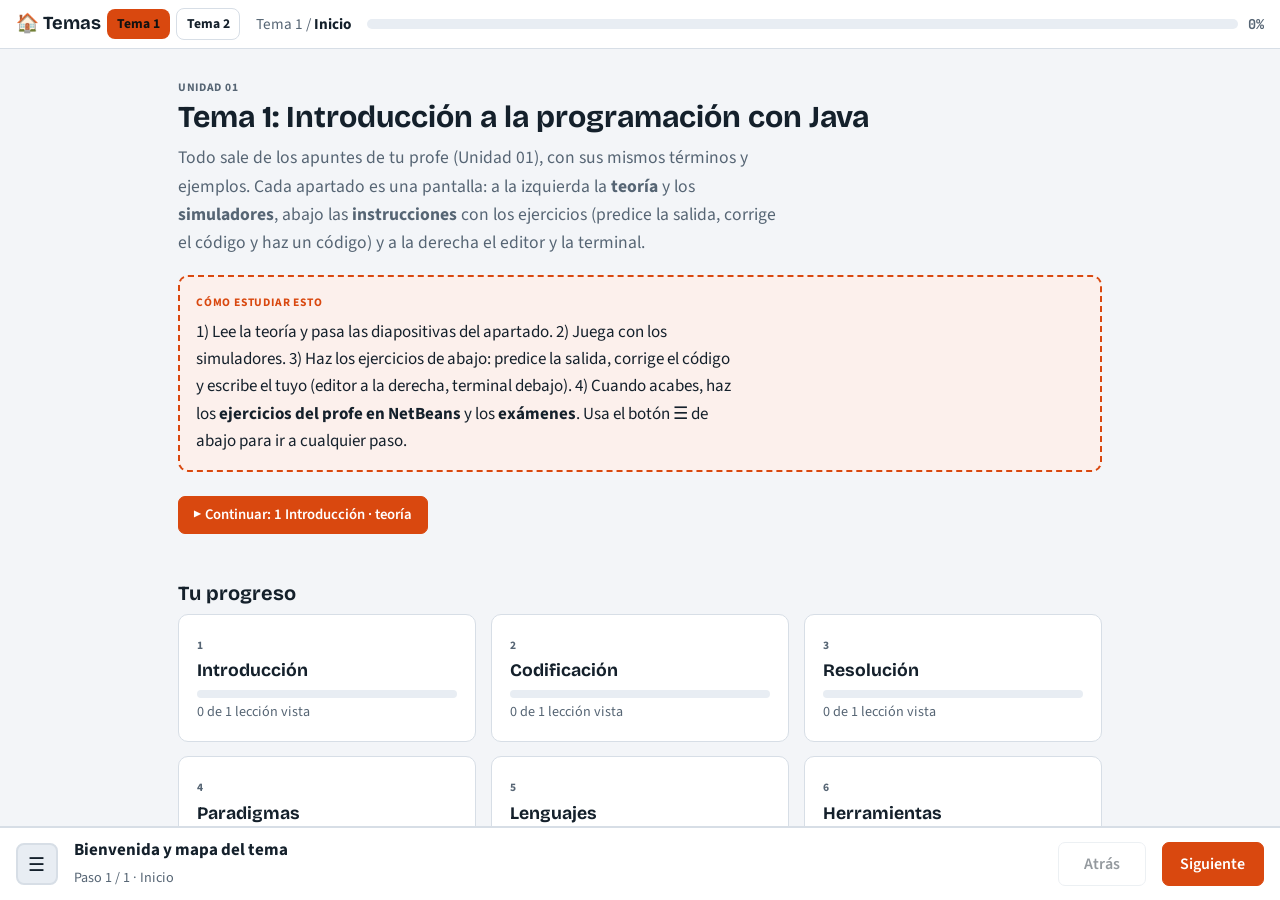
==== commit 9d6d09b2: "Add files via upload" ====
--- a/tema1.html
+++ b/tema1.html
@@ -414,15 +414,15 @@
 <section class="pane" id="p-inicio">
   <span class="tag">Unidad 01</span>
   <h2>Tema 1: Introducción a la programación con Java</h2>
-  <p class="lead">Todo sale de los apuntes de tu profe, explicado paso a paso. Se avanza paso a paso con el botón <b>Siguiente</b>: primero una <b>presentación</b>, luego <b>simuladores</b> para tocar, <b>ejercicios de código</b> donde escribes tú, y un <b>test</b> para comprobar.</p>
-  <div class="eli"><span class="l">Cómo estudiar esto</span><p>1) Pasa las diapositivas del apartado. 2) Juega con los simuladores. 3) Haz el test. 4) Escribe tu propio código en los <b>ejercicios</b> (editor a la derecha, terminal debajo). 5) Termina con los <b>exámenes</b> (preguntas y código). Usa el botón ☰ de abajo para ir a cualquier paso.</p></div>
+  <p class="lead">Todo sale de los apuntes de tu profe (Unidad 01), con sus mismos términos y ejemplos. Cada apartado es una pantalla: a la izquierda la <b>teoría</b> y los <b>simuladores</b>, abajo las <b>instrucciones</b> con los ejercicios (predice la salida, corrige el código y haz un código) y a la derecha el editor y la terminal.</p>
+  <div class="eli"><span class="l">Cómo estudiar esto</span><p>1) Lee la teoría y pasa las diapositivas del apartado. 2) Juega con los simuladores. 3) Haz los ejercicios de abajo: predice la salida, corrige el código y escribe el tuyo (editor a la derecha, terminal debajo). 4) Cuando acabes, haz los <b>ejercicios del profe en NetBeans</b> y los <b>exámenes</b>. Usa el botón ☰ de abajo para ir a cualquier paso.</p></div>
   <h3>Tu progreso</h3>
   <div class="grid" id="home-cards"></div>
   <div class="grid" style="margin-top:1rem">
     <button class="card sec-card" data-go="examen"><span class="tag">Preguntas</span><h3>Examen de preguntas</h3><small>10 al azar, de todo el tema o de un apartado</small></button>
     <button class="card sec-card" data-go="cexamen"><span class="tag">Código</span><h3>Examen de código</h3><small>3 problemas con cronómetro y nota</small></button>
   </div>
-  <div class="warnbox"><h4>Matices sobre los apuntes</h4><p>Al estudiar el tema he visto cuatro puntos que creo que se pueden matizar respecto a cómo se comporta Java en la práctica. Los marco con ⚠ en cada apartado, por si sirven para comentarlos en clase. Mientras tanto, para el examen, vale lo que diga el profesor.</p><ul><li><b>Desbordamiento (overflow):</b> los apuntes dicen que la JVM lanza un error. En realidad Java <b>no avisa</b>: el valor da la vuelta en silencio.</li><li><b>El símbolo <code>^</code></b> se usa como «potencia» en algunos ejemplos de precedencia, pero en Java es XOR. La potencia es <code>Math.pow</code>.</li><li><b>Math.round</b> y <b>Math.pow</b>/<b>sqrt</b>: la tabla dice «entero» y «real o entero», pero en Java <code>Math.pow</code> y <code>Math.sqrt</code> siempre devuelven <code>double</code> (<code>8.0</code>) y <code>Math.round(double)</code> devuelve <code>long</code>.</li><li>La tabla del <code>short</code> marca «sin signo» un rango que es con signo.</li></ul></div>
+  <div class="warnbox"><h4>Fuera de los apuntes (opcional)</h4><p>La teoría de esta web es la de los apuntes, tal cual. Estos cuatro puntos son <b>matices míos</b> sobre cómo se comporta Java en la práctica, por si quieres comentarlos en clase. Los marco con ⚠ en cada apartado. <b>Para el examen, contesta lo que dicen los apuntes y el profesor.</b></p><ul><li><b>Desbordamiento (overflow):</b> los apuntes dicen que la JVM lanza un error. En realidad Java <b>no avisa</b>: el valor da la vuelta en silencio.</li><li><b>El símbolo <code>^</code></b> se usa como «potencia» en algunos ejemplos de precedencia, pero en Java es XOR. La potencia es <code>Math.pow</code>.</li><li><b>Math.round</b> y <b>Math.pow</b>/<b>sqrt</b>: la tabla dice «entero» y «real o entero», pero en Java <code>Math.pow</code> y <code>Math.sqrt</code> siempre devuelven <code>double</code> (<code>8.0</code>) y <code>Math.round(double)</code> devuelve <code>long</code>.</li><li>La tabla del <code>short</code> marca «sin signo» un rango que es con signo.</li></ul></div>
 </section>
 
 <section class="pane" id="p-intro">
@@ -635,7 +635,7 @@
   <h2>Practica y simula</h2>
   <h3>Cuántos números caben en cada tipo</h3>
   <div class="sim" id="w-ranges"></div>
-  <div class="warnbox"><h4>⚠ Error en los apuntes: el desbordamiento</h4><p>Los apuntes dicen que en Java la JVM lanza un error cuando el resultado se sale del rango. <b>Eso no es lo que hace Java:</b> el valor «da la vuelta» en silencio, igual que con el casting a byte. Pruébalo (pulsa «Ejecutar»):</p><div id="w-err"></div><p>También: la tabla del <code>short</code> pone «sin signo» pero −32 768 a 32 767 es con signo. Pregúntale a tu profe cómo quiere que lo contestes en el examen.</p></div>
+  <div class="warnbox"><h4>⚠ Fuera de los apuntes: el desbordamiento</h4><p>Los apuntes dicen que la JVM produce un error en tiempo de ejecución cuando el resultado se sale del rango (para el examen, esa es la respuesta). <b>Matiz sobre lo que hace Java en la práctica:</b> el valor «da la vuelta» en silencio, igual que con el casting a byte. Pruébalo (pulsa «Ejecutar»):</p><div id="w-err"></div><p>También: la tabla del <code>short</code> pone «sin signo» pero −32 768 a 32 767 es con signo. Para el examen, usa lo que dicen los apuntes.</p></div>
 </section>
 <section class="pane" id="p-tipos-c">
   <span class="tag">Apartado 9 · parte 1 · Tipos de datos simples</span>
@@ -668,7 +668,7 @@
   <h3>Lógicos: juega con la tabla de verdad</h3>
   <div class="sim" id="w-truth"></div>
   <details><summary>Tablas de operadores</summary><div class="tw"><table class="t"><thead><tr><th>Tipo</th><th>Operadores</th></tr></thead><tbody><tr><td>Aritméticos</td><td><code>+ - * / %</code></td></tr><tr><td>Incremento</td><td><code>++ --</code> (pre y post)</td></tr><tr><td>Compuestos</td><td><code>+= -= *= /=</code></td></tr><tr><td>Relacionales</td><td><code>&lt; &gt; &lt;= &gt;= == !=</code></td></tr><tr><td>Lógicos</td><td><code>&amp;&amp; || !</code> y XOR <code>^</code></td></tr></tbody></table></div><p>Prioridad (de mayor a menor): <code>! -- ++</code> · <code>* / %</code> · <code>+ -</code> · <code>&lt; &lt;= &gt; &gt;=</code> · <code>!= ==</code> · <code>&amp;&amp;</code> · <code>||</code> · <code>=</code></p><p>Math: <code>abs, sin, cos, exp, log, log10, round, sqrt, pow, random</code>.</p></details>
-  <div class="warnbox"><h4>⚠ Dos detalles de los apuntes</h4><p><b>1)</b> En los ejemplos de prioridad, «<code>3 + 2 * (18 - 4 ^ 2)</code>» usa <code>^</code> como potencia, pero <b>en Java <code>^</code> es XOR</b>. Para elevar se usa <code>Math.pow</code>. Pruébalo en la calculadora con <code>2 ^ 3</code> y con <code>Math.pow(2, 3)</code>.</p><p><b>2)</b> <code>Math.pow</code> y <code>Math.sqrt</code> devuelven siempre <code>double</code> (<code>Math.sqrt(64)</code> sale <code>8.0</code>) y <code>Math.round(5.7)</code> devuelve un <code>long</code> (<code>6</code>).</p></div>
+  <div class="warnbox"><h4>⚠ Fuera de los apuntes: dos detalles</h4><p><b>1)</b> En los ejemplos de prioridad, «<code>3 + 2 * (18 - 4 ^ 2)</code>» usa <code>^</code> como potencia, pero <b>en Java <code>^</code> es XOR</b>. Para elevar se usa <code>Math.pow</code>. Pruébalo en la calculadora con <code>2 ^ 3</code> y con <code>Math.pow(2, 3)</code>.</p><p><b>2)</b> <code>Math.pow</code> y <code>Math.sqrt</code> devuelven siempre <code>double</code> (<code>Math.sqrt(64)</code> sale <code>8.0</code>) y <code>Math.round(5.7)</code> devuelve un <code>long</code> (<code>6</code>).</p></div>
 </section>
 <section class="pane" id="p-operadores-c">
   <span class="tag">Apartado 9 · parte 2 · Operaciones con datos</span>
@@ -3430,7 +3430,7 @@
       "name": "Solo salen vocales (300 ejecuciones)"
      }
     ],
-    "solution": "public class Main {\n    public static void main(String[] args) {\n        for (int i = 0; i < 5; i++) {\n            int n = (int) (Math.random() * 5);\n            char vocal;\n            switch (n) {\n                case 0: vocal = 'a'; break;\n                case 1: vocal = 'e'; break;\n                case 2: vocal = 'i'; break;\n                case 3: vocal = 'o'; break;\n                default: vocal = 'u'; break;\n            }\n            System.out.println(vocal);\n        }\n    }\n}\n",
+    "solution": "public class Main {\n    public static void main(String[] args) {\n        for (int i = 0; i < 5; i++) {\n            int n = (int) (Math.random() * 5);\n            char vocal;\n            switch (n) {\n                case 0:\n                    vocal = 'a';\n                    break;\n                case 1:\n                    vocal = 'e';\n                    break;\n                case 2:\n                    vocal = 'i';\n                    break;\n                case 3:\n                    vocal = 'o';\n                    break;\n                default:\n                    vocal = 'u';\n                    break;\n            }\n            System.out.println(vocal);\n        }\n    }\n}\n",
     "notes": "<p>Este ejercicio usa <code>switch</code> y <code>for</code>, que se ven en el Tema 2. Otra forma: tener el texto <code>\"aeiou\"</code> y coger la letra con <code>charAt(n)</code>.</p>",
     "s": "prof",
     "kind": "code"
